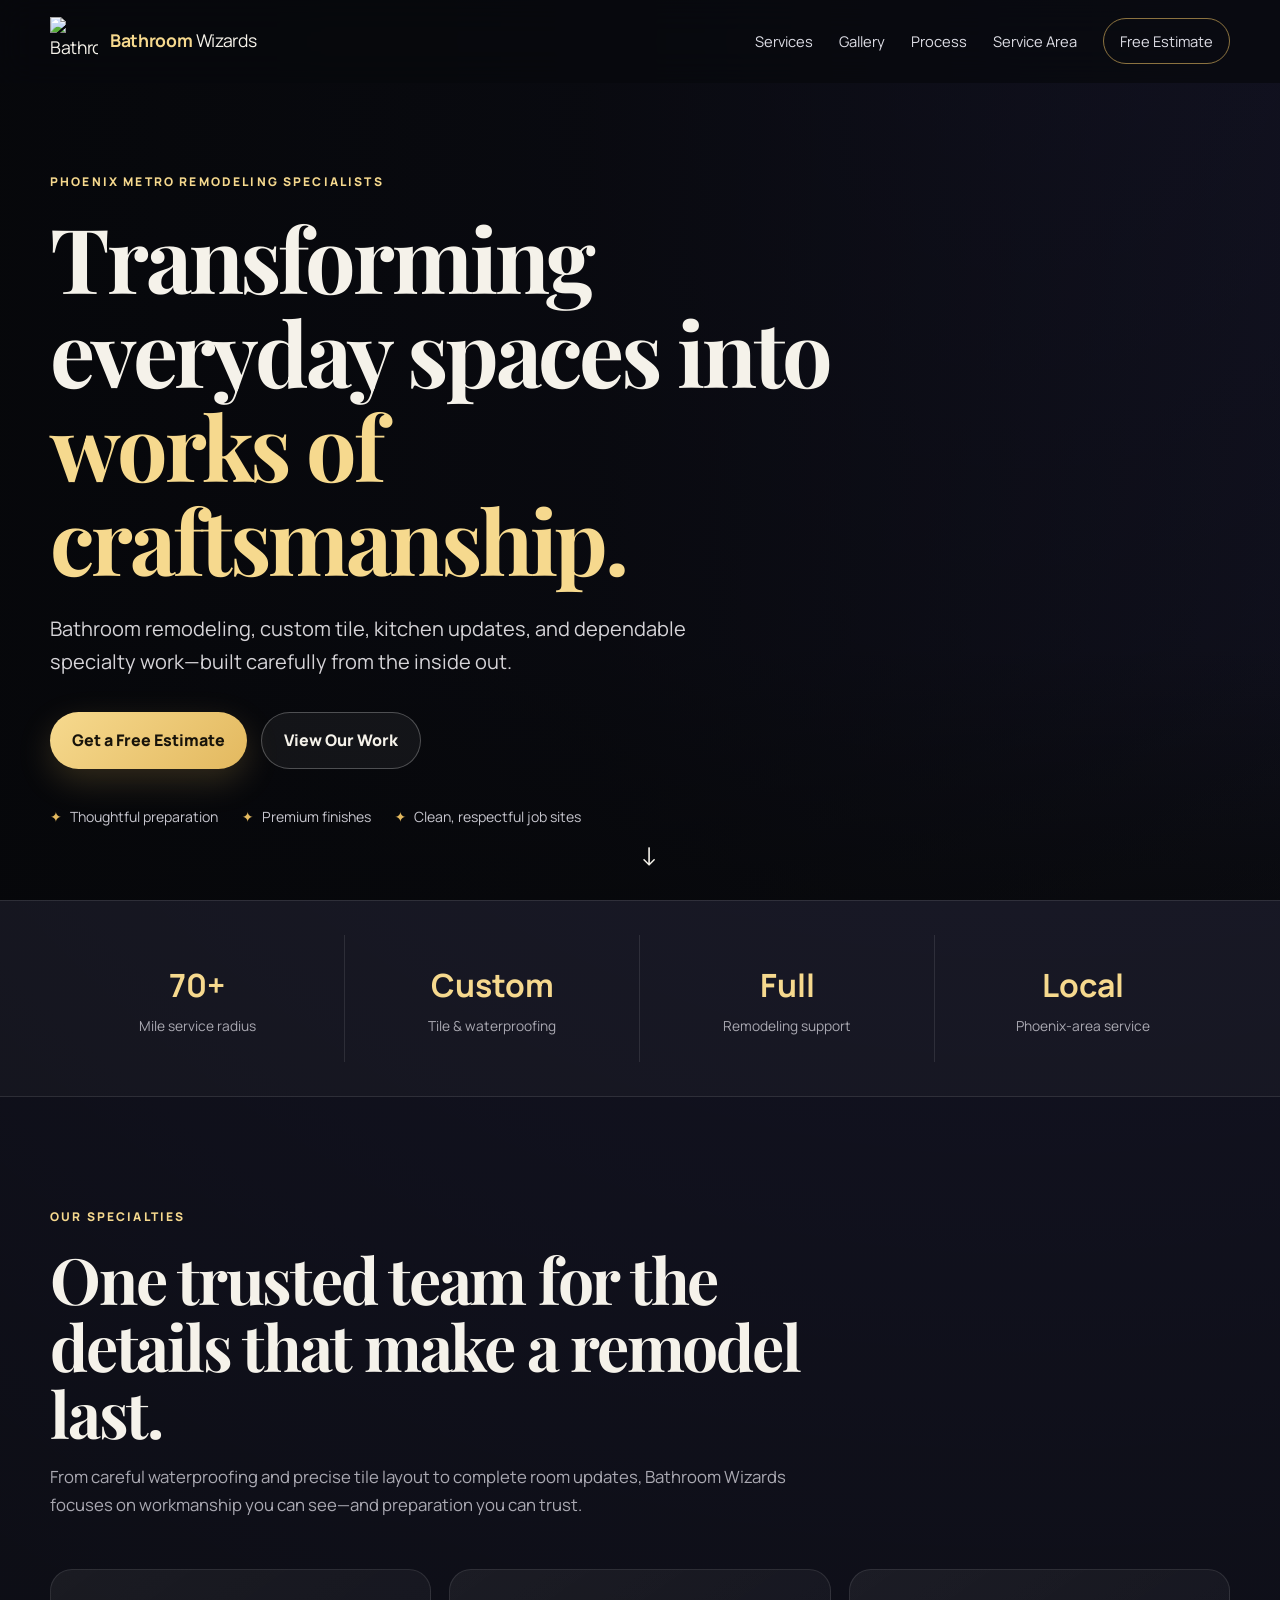
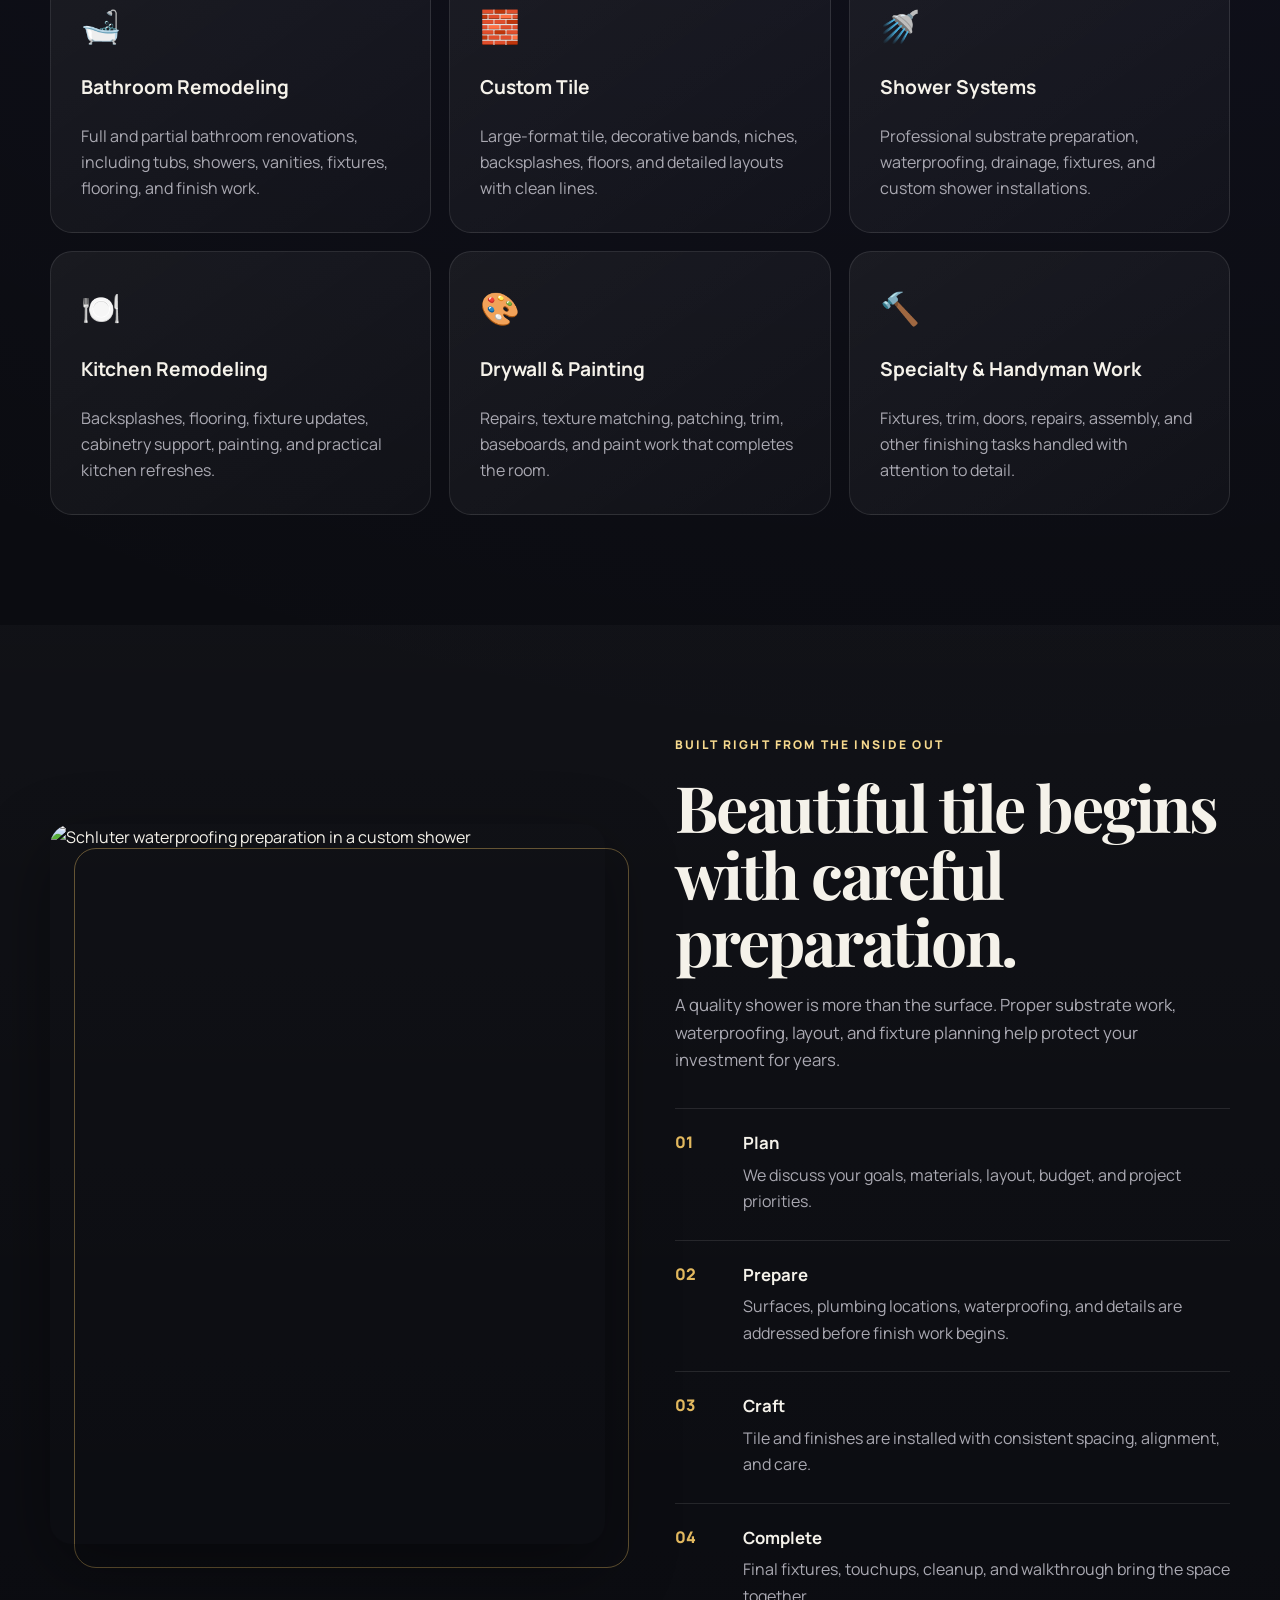
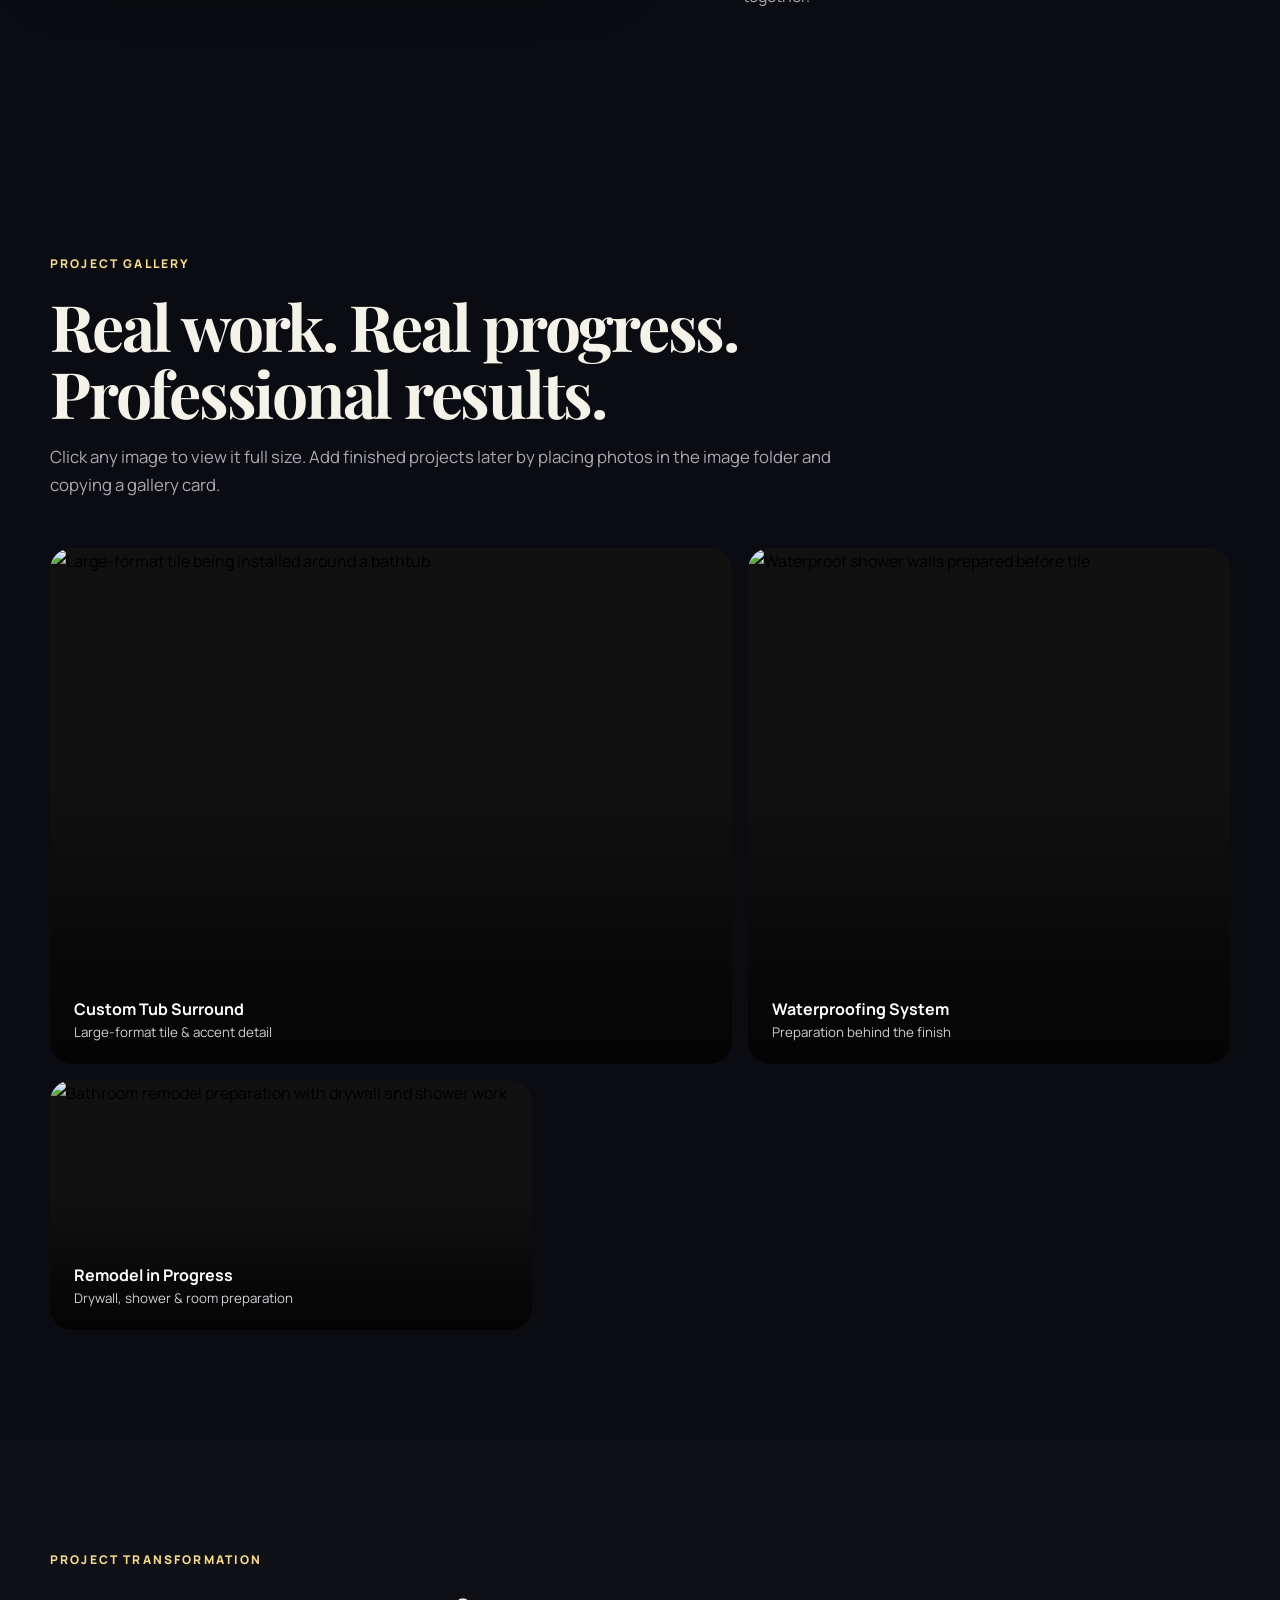
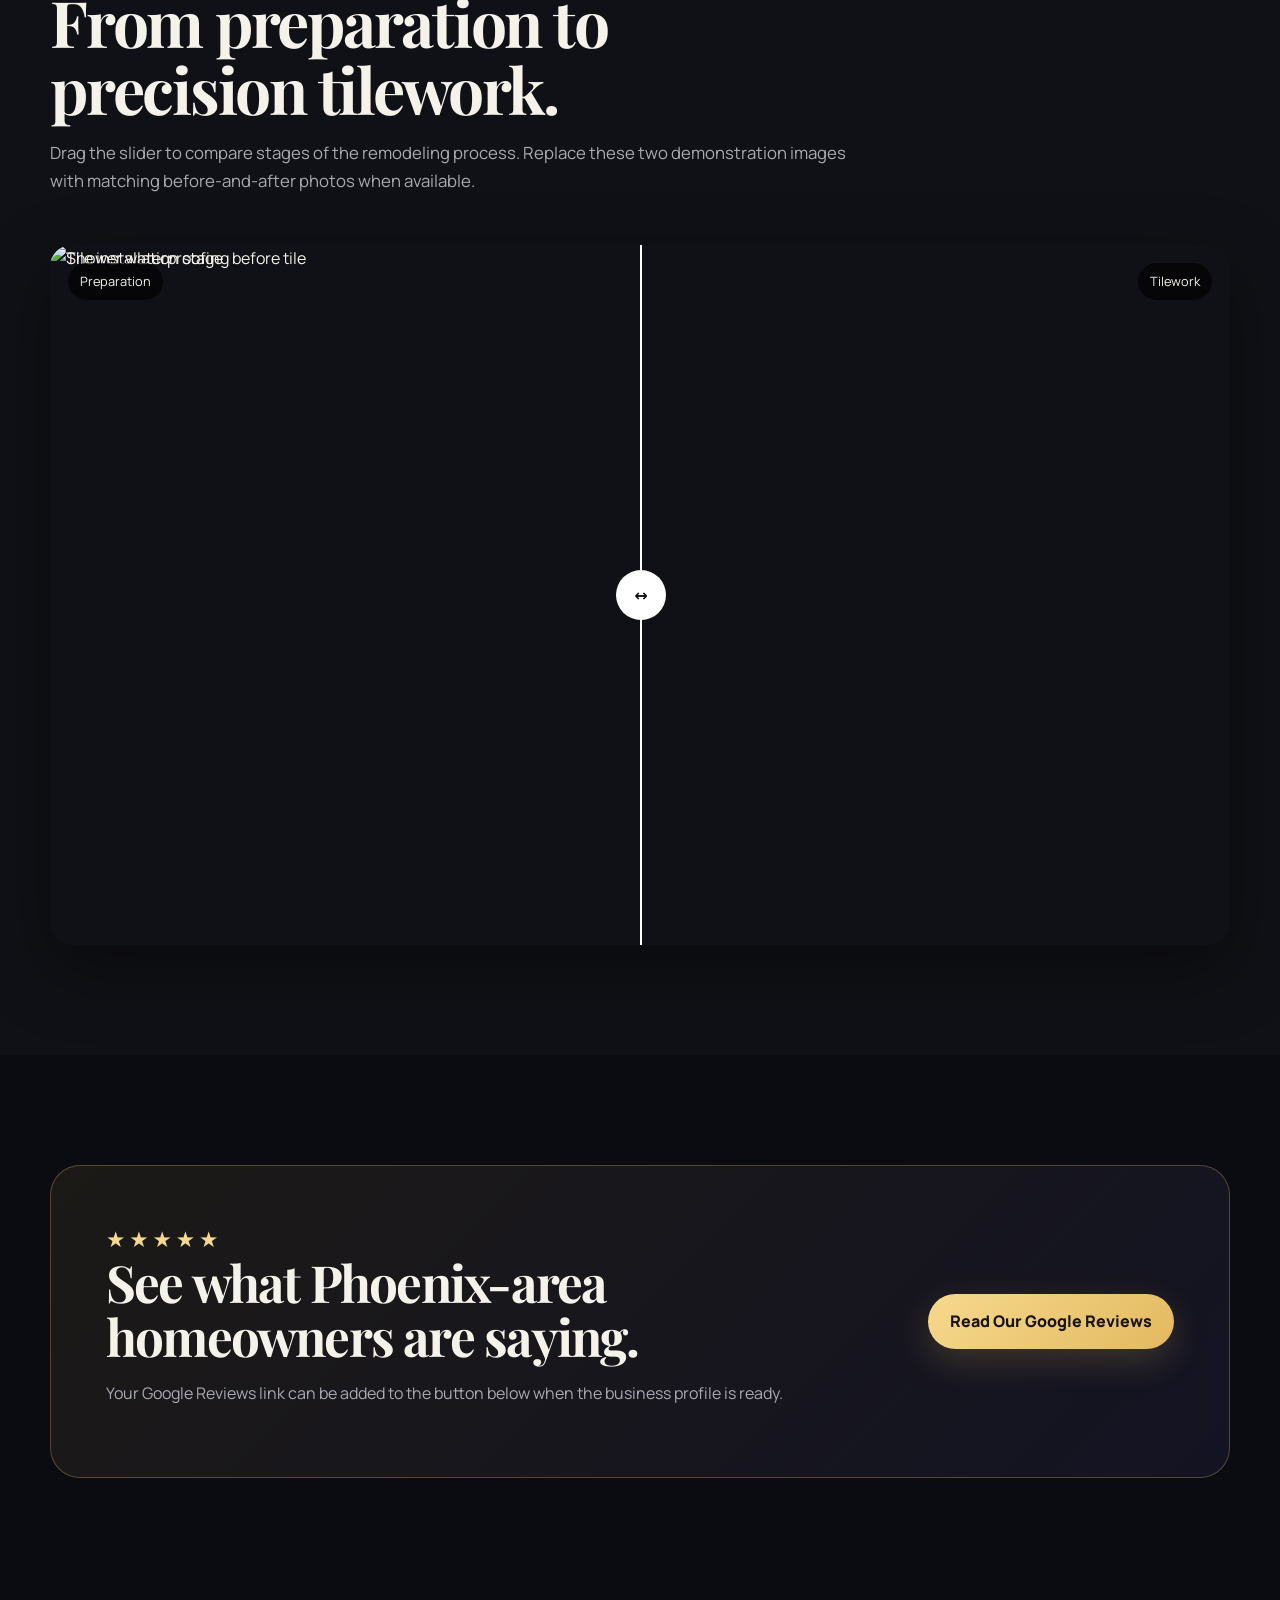
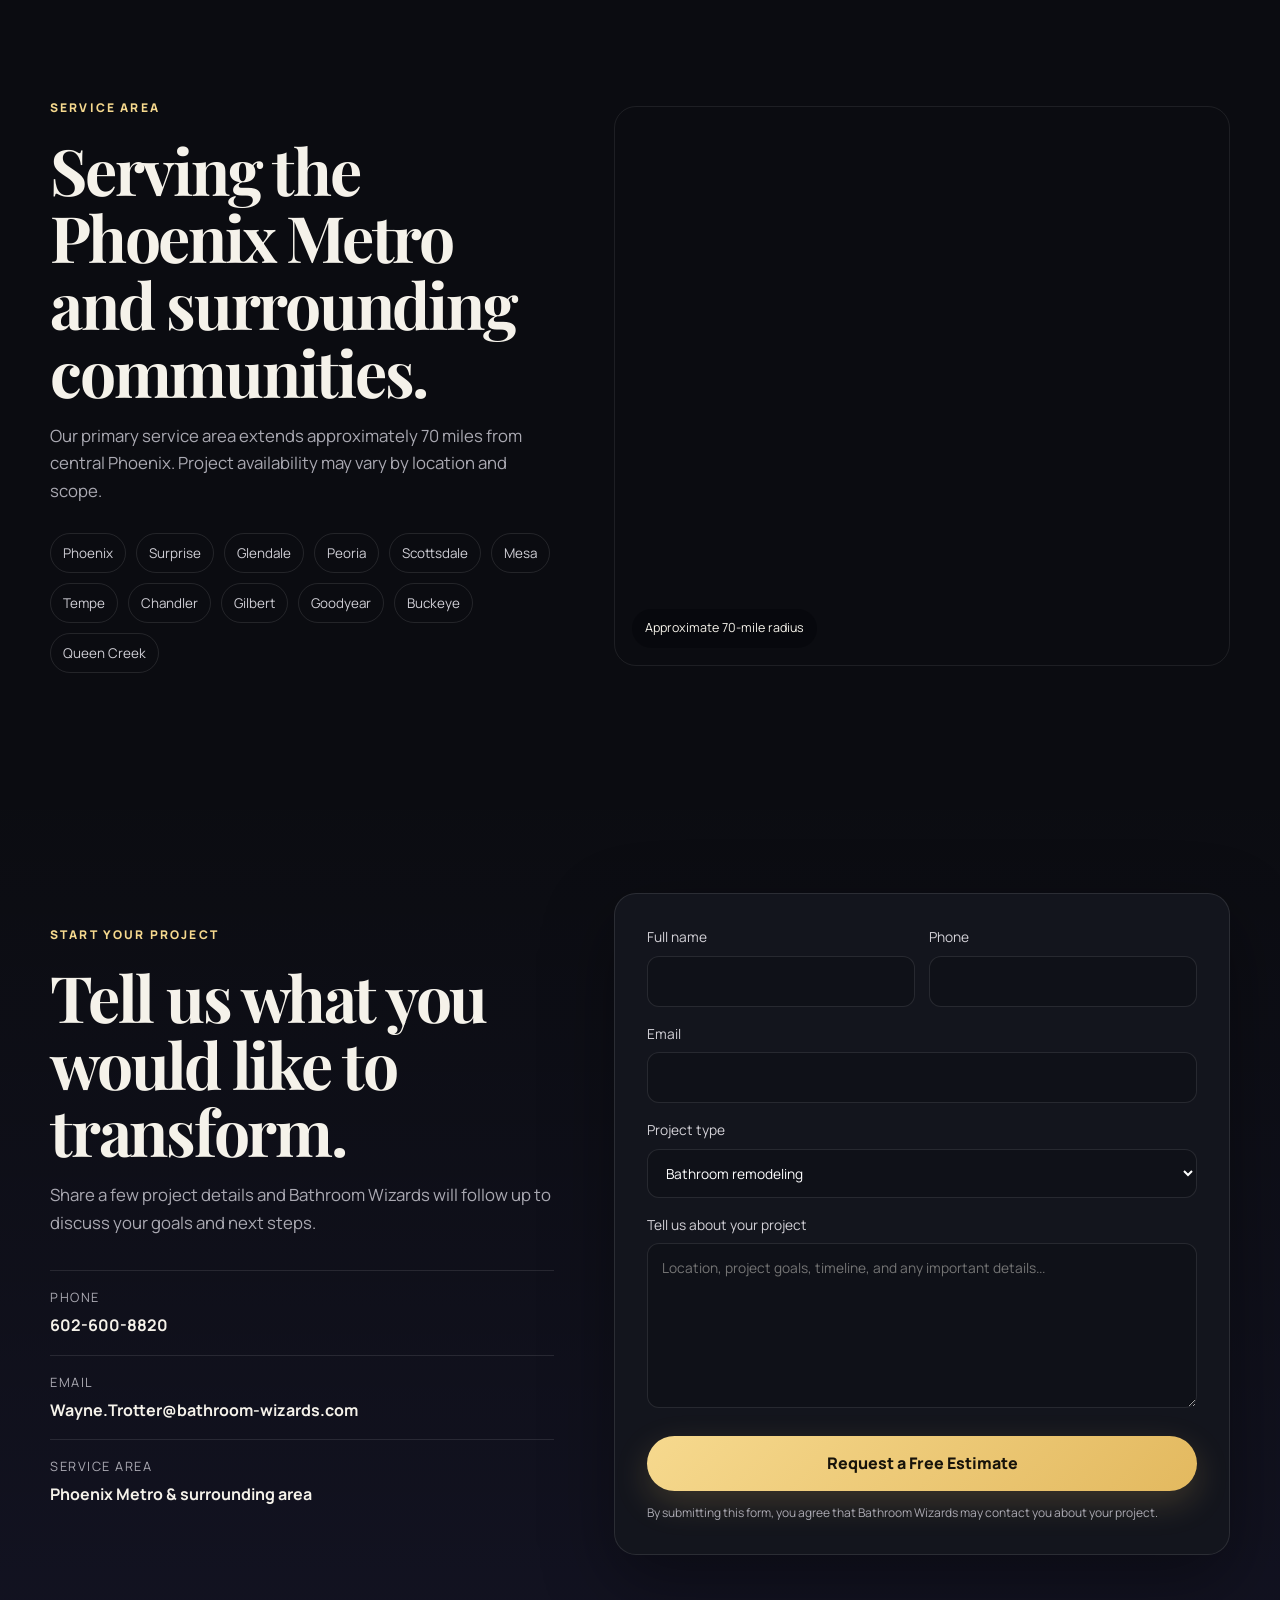
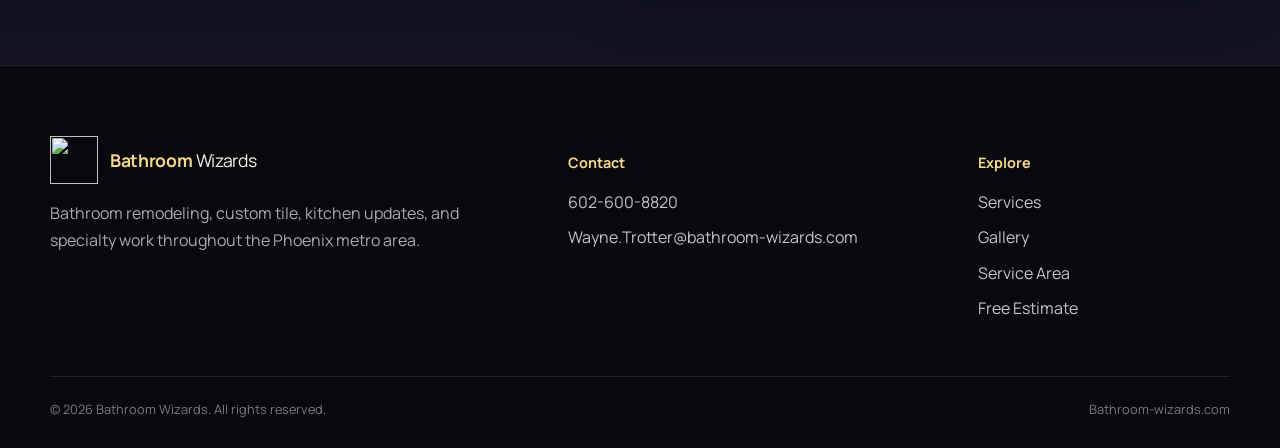
==== index.html @ 590ca42e "Add files via upload" ====
<!doctype html>
<html lang="en">
<head>
  <meta charset="utf-8" />
  <meta name="viewport" content="width=device-width, initial-scale=1" />
  <meta name="description" content="Bathroom Wizards provides bathroom remodeling, custom tile, kitchen remodeling, and handyman services throughout the Phoenix metro area." />
  <meta name="theme-color" content="#0d0e13" />
  <meta property="og:title" content="Bathroom Wizards | Phoenix Remodeling" />
  <meta property="og:description" content="Modern bathroom, tile, kitchen, and handyman work across the Phoenix metro area." />
  <meta property="og:image" content="assets/images/tub-tile-installation.jpg" />
  <title>Bathroom Wizards | Phoenix Remodeling & Tile</title>
  <link rel="icon" href="assets/icons/wizard-logo.svg" type="image/svg+xml" />
  <link rel="preconnect" href="https://fonts.googleapis.com" />
  <link rel="preconnect" href="https://fonts.gstatic.com" crossorigin />
  <link href="https://fonts.googleapis.com/css2?family=Manrope:wght@400;500;600;700;800&family=Playfair+Display:wght@700&display=swap" rel="stylesheet" />
  <link rel="stylesheet" href="https://unpkg.com/leaflet@1.9.4/dist/leaflet.css" integrity="sha256-p4NxAoJBhIINfQ3ynh5tG7I9wFvHkz9w3QH2lM7k+X4=" crossorigin="" />
  <link rel="stylesheet" href="styles.css" />
</head>
<body>
  <a class="skip-link" href="#main">Skip to content</a>
  <header class="site-header" id="top">
    <div class="container nav-wrap">
      <a class="brand" href="#top" aria-label="Bathroom Wizards home">
        <img src="assets/icons/wizard-logo.svg" alt="Bathroom Wizards wizard logo" />
        <span><strong>Bathroom</strong> Wizards</span>
      </a>
      <button class="menu-toggle" aria-label="Open navigation" aria-expanded="false"><span></span><span></span><span></span></button>
      <nav class="nav" aria-label="Primary navigation">
        <a href="#services">Services</a>
        <a href="#gallery">Gallery</a>
        <a href="#process">Process</a>
        <a href="#service-area">Service Area</a>
        <a href="#contact" class="nav-cta">Free Estimate</a>
      </nav>
    </div>
  </header>

  <main id="main">
    <section class="hero">
      <div class="hero-media" aria-hidden="true"></div>
      <div class="hero-overlay" aria-hidden="true"></div>
      <div class="container hero-content reveal">
        <div class="eyebrow">Phoenix Metro Remodeling Specialists</div>
        <h1>Transforming everyday spaces into <span>works of craftsmanship.</span></h1>
        <p>Bathroom remodeling, custom tile, kitchen updates, and dependable specialty work—built carefully from the inside out.</p>
        <div class="hero-actions">
          <a class="button button-primary" href="#contact">Get a Free Estimate</a>
          <a class="button button-ghost" href="#gallery">View Our Work</a>
        </div>
        <div class="hero-trust">
          <span>Thoughtful preparation</span><span>Premium finishes</span><span>Clean, respectful job sites</span>
        </div>
      </div>
      <a class="scroll-cue" href="#services" aria-label="Scroll to services">↓</a>
    </section>

    <section class="stats section compact">
      <div class="container stats-grid">
        <article class="stat reveal"><strong class="counter" data-target="70">0</strong><span>Mile service radius</span></article>
        <article class="stat reveal"><strong>Custom</strong><span>Tile & waterproofing</span></article>
        <article class="stat reveal"><strong>Full</strong><span>Remodeling support</span></article>
        <article class="stat reveal"><strong>Local</strong><span>Phoenix-area service</span></article>
      </div>
    </section>

    <section class="section" id="services">
      <div class="container">
        <div class="section-heading reveal">
          <div class="eyebrow">Our specialties</div>
          <h2>One trusted team for the details that make a remodel last.</h2>
          <p>From careful waterproofing and precise tile layout to complete room updates, Bathroom Wizards focuses on workmanship you can see—and preparation you can trust.</p>
        </div>
        <div class="service-grid">
          <article class="service-card reveal"><div class="service-icon">🛁</div><h3>Bathroom Remodeling</h3><p>Full and partial bathroom renovations, including tubs, showers, vanities, fixtures, flooring, and finish work.</p></article>
          <article class="service-card reveal"><div class="service-icon">🧱</div><h3>Custom Tile</h3><p>Large-format tile, decorative bands, niches, backsplashes, floors, and detailed layouts with clean lines.</p></article>
          <article class="service-card reveal"><div class="service-icon">🚿</div><h3>Shower Systems</h3><p>Professional substrate preparation, waterproofing, drainage, fixtures, and custom shower installations.</p></article>
          <article class="service-card reveal"><div class="service-icon">🍽️</div><h3>Kitchen Remodeling</h3><p>Backsplashes, flooring, fixture updates, cabinetry support, painting, and practical kitchen refreshes.</p></article>
          <article class="service-card reveal"><div class="service-icon">🎨</div><h3>Drywall & Painting</h3><p>Repairs, texture matching, patching, trim, baseboards, and paint work that completes the room.</p></article>
          <article class="service-card reveal"><div class="service-icon">🔨</div><h3>Specialty & Handyman Work</h3><p>Fixtures, trim, doors, repairs, assembly, and other finishing tasks handled with attention to detail.</p></article>
        </div>
      </div>
    </section>

    <section class="section split-section" id="process">
      <div class="container split-grid">
        <div class="split-image reveal"><img src="assets/images/shower-waterproofing.jpg" alt="Schluter waterproofing preparation in a custom shower" loading="lazy" /></div>
        <div class="split-copy reveal">
          <div class="eyebrow">Built right from the inside out</div>
          <h2>Beautiful tile begins with careful preparation.</h2>
          <p>A quality shower is more than the surface. Proper substrate work, waterproofing, layout, and fixture planning help protect your investment for years.</p>
          <ol class="steps">
            <li><span>01</span><div><strong>Plan</strong><p>We discuss your goals, materials, layout, budget, and project priorities.</p></div></li>
            <li><span>02</span><div><strong>Prepare</strong><p>Surfaces, plumbing locations, waterproofing, and details are addressed before finish work begins.</p></div></li>
            <li><span>03</span><div><strong>Craft</strong><p>Tile and finishes are installed with consistent spacing, alignment, and care.</p></div></li>
            <li><span>04</span><div><strong>Complete</strong><p>Final fixtures, touchups, cleanup, and walkthrough bring the space together.</p></div></li>
          </ol>
        </div>
      </div>
    </section>

    <section class="section gallery-section" id="gallery">
      <div class="container">
        <div class="section-heading reveal">
          <div class="eyebrow">Project gallery</div>
          <h2>Real work. Real progress. Professional results.</h2>
          <p>Click any image to view it full size. Add finished projects later by placing photos in the image folder and copying a gallery card.</p>
        </div>
        <div class="gallery-grid">
          <button class="gallery-card wide reveal" data-image="assets/images/tub-tile-installation.jpg" data-caption="Large-format tub surround tile installation with decorative accent band">
            <img src="assets/images/tub-tile-installation.jpg" alt="Large-format tile being installed around a bathtub" loading="lazy" />
            <span><strong>Custom Tub Surround</strong><small>Large-format tile & accent detail</small></span>
          </button>
          <button class="gallery-card tall reveal" data-image="assets/images/shower-waterproofing.jpg" data-caption="Professional waterproofing and fixture preparation before tile">
            <img src="assets/images/shower-waterproofing.jpg" alt="Waterproof shower walls prepared before tile" loading="lazy" />
            <span><strong>Waterproofing System</strong><small>Preparation behind the finish</small></span>
          </button>
          <button class="gallery-card reveal" data-image="assets/images/project-prep-room.jpg" data-caption="Bathroom remodel in progress with shower preparation and drywall work">
            <img src="assets/images/project-prep-room.jpg" alt="Bathroom remodel preparation with drywall and shower work" loading="lazy" />
            <span><strong>Remodel in Progress</strong><small>Drywall, shower & room preparation</small></span>
          </button>
        </div>
      </div>
    </section>

    <section class="section before-after-section">
      <div class="container">
        <div class="section-heading reveal">
          <div class="eyebrow">Project transformation</div>
          <h2>From preparation to precision tilework.</h2>
          <p>Drag the slider to compare stages of the remodeling process. Replace these two demonstration images with matching before-and-after photos when available.</p>
        </div>
        <div class="comparison reveal" aria-label="Before and after image comparison">
          <img src="assets/images/shower-waterproofing.jpg" alt="Shower waterproofing before tile" />
          <div class="comparison-after"><img src="assets/images/tub-tile-installation.jpg" alt="Tile installation stage" /></div>
          <input type="range" min="0" max="100" value="50" aria-label="Move before and after comparison slider" />
          <div class="comparison-handle" aria-hidden="true"><span>↔</span></div>
          <span class="comparison-label before">Preparation</span><span class="comparison-label after">Tilework</span>
        </div>
      </div>
    </section>

    <section class="section reviews-section" id="reviews">
      <div class="container review-card reveal">
        <div><div class="stars" aria-label="Five stars">★★★★★</div><h2>See what Phoenix-area homeowners are saying.</h2><p>Your Google Reviews link can be added to the button below when the business profile is ready.</p></div>
        <a class="button button-primary placeholder-link" href="#google-reviews-url" data-placeholder="true">Read Our Google Reviews</a>
      </div>
    </section>

    <section class="section" id="service-area">
      <div class="container area-grid">
        <div class="area-copy reveal">
          <div class="eyebrow">Service area</div>
          <h2>Serving the Phoenix Metro and surrounding communities.</h2>
          <p>Our primary service area extends approximately 70 miles from central Phoenix. Project availability may vary by location and scope.</p>
          <div class="city-list"><span>Phoenix</span><span>Surprise</span><span>Glendale</span><span>Peoria</span><span>Scottsdale</span><span>Mesa</span><span>Tempe</span><span>Chandler</span><span>Gilbert</span><span>Goodyear</span><span>Buckeye</span><span>Queen Creek</span></div>
        </div>
        <div class="map-wrap reveal"><div id="map" aria-label="Map showing a 70-mile service radius around Phoenix, Arizona"></div><div class="map-note">Approximate 70-mile radius</div></div>
      </div>
    </section>

    <section class="section contact-section" id="contact">
      <div class="container contact-grid">
        <div class="contact-copy reveal">
          <div class="eyebrow">Start your project</div>
          <h2>Tell us what you would like to transform.</h2>
          <p>Share a few project details and Bathroom Wizards will follow up to discuss your goals and next steps.</p>
          <div class="contact-details">
            <a href="tel:+16026008820"><span>Phone</span><strong>602-600-8820</strong></a>
            <a href="mailto:Wayne.Trotter@bathroom-wizards.com"><span>Email</span><strong>Wayne.Trotter@bathroom-wizards.com</strong></a>
            <div><span>Service Area</span><strong>Phoenix Metro & surrounding area</strong></div>
          </div>
        </div>
        <form class="contact-form reveal" action="https://formspree.io/f/mkodqjal" method="POST">
          <input type="hidden" name="_subject" value="New Bathroom Wizards Website Inquiry" />
          <input type="hidden" name="_format" value="plain" />
          <input type="text" name="_gotcha" tabindex="-1" autocomplete="off" aria-hidden="true" class="honeypot" />
          <div class="field-row"><label>Full name<input name="name" type="text" autocomplete="name" required /></label><label>Phone<input name="phone" type="tel" autocomplete="tel" required /></label></div>
          <label>Email<input name="email" type="email" autocomplete="email" required /></label>
          <label>Project type<select name="project_type"><option>Bathroom remodeling</option><option>Tile installation</option><option>Kitchen remodeling</option><option>Handyman / specialty work</option><option>Other</option></select></label>
          <label>Tell us about your project<textarea name="message" rows="6" required placeholder="Location, project goals, timeline, and any important details..."></textarea></label>
          <button class="button button-primary" type="submit">Request a Free Estimate</button>
          <p class="form-note">By submitting this form, you agree that Bathroom Wizards may contact you about your project.</p>
        </form>
      </div>
    </section>
  </main>

  <footer class="footer">
    <div class="container footer-grid">
      <div><a class="brand" href="#top"><img src="assets/icons/wizard-logo.svg" alt="" /><span><strong>Bathroom</strong> Wizards</span></a><p>Bathroom remodeling, custom tile, kitchen updates, and specialty work throughout the Phoenix metro area.</p></div>
      <div><h3>Contact</h3><a href="tel:+16026008820">602-600-8820</a><a href="mailto:Wayne.Trotter@bathroom-wizards.com">Wayne.Trotter@bathroom-wizards.com</a></div>
      <div><h3>Explore</h3><a href="#services">Services</a><a href="#gallery">Gallery</a><a href="#service-area">Service Area</a><a href="#contact">Free Estimate</a></div>
    </div>
    <div class="container footer-bottom"><span>© <span id="year"></span> Bathroom Wizards. All rights reserved.</span><span>Bathroom-wizards.com</span></div>
  </footer>

  <div class="mobile-actions"><a href="tel:+16026008820">Call Now</a><a href="#contact">Free Estimate</a></div>

  <dialog class="lightbox" aria-label="Expanded project photo">
    <button class="lightbox-close" aria-label="Close image">×</button><img src="" alt="" /><p></p>
  </dialog>

  <script src="https://unpkg.com/leaflet@1.9.4/dist/leaflet.js" integrity="sha256-20nQCchB9co0qIjJZRGuk2/Z9VM+kNiyxNV1lvTlZBo=" crossorigin=""></script>
  <script src="script.js"></script>
</body>
</html>
---- styles.css ----
:root{--bg:#0b0c11;--panel:#13151d;--panel2:#1a1d27;--text:#f5f2ea;--muted:#aaa9b2;--gold:#e3b95f;--gold2:#f6d98e;--violet:#756bff;--line:rgba(255,255,255,.1);--shadow:0 24px 70px rgba(0,0,0,.38);--radius:22px;--max:1180px}*{box-sizing:border-box}html{scroll-behavior:smooth}body{margin:0;background:radial-gradient(circle at 80% 0,rgba(117,107,255,.1),transparent 28%),var(--bg);color:var(--text);font-family:Manrope,system-ui,sans-serif;line-height:1.65}img{display:block;max-width:100%}a{color:inherit;text-decoration:none}button,input,select,textarea{font:inherit}.container{width:min(var(--max),calc(100% - 40px));margin:auto}.section{padding:110px 0}.compact{padding:34px 0}.skip-link{position:absolute;left:-9999px}.skip-link:focus{left:18px;top:18px;z-index:999;background:#fff;color:#000;padding:10px 14px}.site-header{position:fixed;top:0;left:0;right:0;z-index:50;background:rgba(8,9,13,.72);backdrop-filter:blur(18px);border-bottom:1px solid transparent;transition:.3s}.site-header.scrolled{border-color:var(--line);box-shadow:0 8px 30px rgba(0,0,0,.25)}.nav-wrap{height:82px;display:flex;align-items:center;justify-content:space-between}.brand{display:flex;align-items:center;gap:12px;font-size:1.1rem;letter-spacing:-.02em}.brand img{width:48px;height:48px}.brand strong{color:var(--gold2)}.nav{display:flex;align-items:center;gap:26px}.nav a{color:#dddde5;font-size:.92rem}.nav a:hover{color:var(--gold2)}.nav-cta{border:1px solid rgba(227,185,95,.6);padding:10px 16px;border-radius:999px}.menu-toggle{display:none;background:none;border:0}.hero{min-height:100svh;display:grid;align-items:center;position:relative;overflow:hidden}.hero-media{position:absolute;inset:0;background:url('assets/images/tub-tile-installation.jpg') center 35%/cover no-repeat;transform:scale(1.03);animation:heroZoom 14s ease-in-out infinite alternate}.hero-overlay{position:absolute;inset:0;background:linear-gradient(90deg,rgba(6,7,10,.96) 0%,rgba(6,7,10,.78) 46%,rgba(6,7,10,.28) 100%),linear-gradient(0deg,var(--bg),transparent 28%)}@keyframes heroZoom{to{transform:scale(1.1)}}.hero-content{position:relative;z-index:2;padding-top:100px;max-width:850px;margin-left:max(20px,calc((100% - var(--max))/2));margin-right:20px}.eyebrow{text-transform:uppercase;letter-spacing:.18em;color:var(--gold2);font-size:.75rem;font-weight:800;margin-bottom:18px}.hero h1,.section-heading h2,.split-copy h2,.area-copy h2,.contact-copy h2,.review-card h2{font-family:'Playfair Display',serif;line-height:1.05;letter-spacing:-.035em;margin:0}.hero h1{font-size:clamp(3.2rem,7vw,6.7rem);max-width:980px}.hero h1 span{color:var(--gold2)}.hero p{font-size:clamp(1rem,2vw,1.25rem);max-width:700px;color:#d6d4d8;margin:26px 0 34px}.hero-actions{display:flex;gap:14px;flex-wrap:wrap}.button{display:inline-flex;align-items:center;justify-content:center;padding:14px 22px;border-radius:999px;font-weight:800;transition:.25s;cursor:pointer;border:0}.button-primary{background:linear-gradient(135deg,var(--gold2),var(--gold));color:#17130a;box-shadow:0 12px 34px rgba(227,185,95,.2)}.button-primary:hover{transform:translateY(-2px);box-shadow:0 18px 38px rgba(227,185,95,.3)}.button-ghost{border:1px solid rgba(255,255,255,.25);background:rgba(255,255,255,.05)}.button-ghost:hover{background:rgba(255,255,255,.1)}.hero-trust{display:flex;flex-wrap:wrap;gap:10px 24px;margin-top:36px;color:#c7c6ce;font-size:.88rem}.hero-trust span:before{content:'✦';color:var(--gold);margin-right:8px}.scroll-cue{position:absolute;z-index:2;bottom:24px;left:50%;font-size:1.6rem;animation:bounce 2s infinite}@keyframes bounce{50%{transform:translateY(8px)}}.stats{border-top:1px solid var(--line);border-bottom:1px solid var(--line);background:rgba(255,255,255,.025)}.stats-grid{display:grid;grid-template-columns:repeat(4,1fr)}.stat{padding:24px;text-align:center;border-right:1px solid var(--line)}.stat:last-child{border:0}.stat strong{display:block;font-size:2rem;color:var(--gold2)}.stat span{color:var(--muted);font-size:.86rem}.section-heading{max-width:800px;margin-bottom:50px}.section-heading h2,.split-copy h2,.area-copy h2,.contact-copy h2,.review-card h2{font-size:clamp(2.4rem,5vw,4.4rem)}.section-heading p,.split-copy>p,.area-copy>p,.contact-copy>p{color:var(--muted);font-size:1.05rem}.service-grid{display:grid;grid-template-columns:repeat(3,1fr);gap:18px}.service-card{background:linear-gradient(145deg,rgba(255,255,255,.055),rgba(255,255,255,.025));border:1px solid var(--line);border-radius:var(--radius);padding:30px;transition:.3s}.service-card:hover{transform:translateY(-7px);border-color:rgba(227,185,95,.4);box-shadow:var(--shadow)}.service-icon{font-size:2rem}.service-card h3{font-size:1.2rem}.service-card p{color:var(--muted);margin-bottom:0}.split-section{background:linear-gradient(180deg,rgba(255,255,255,.025),transparent)}.split-grid{display:grid;grid-template-columns:1fr 1fr;gap:70px;align-items:center}.split-image{position:relative}.split-image:before{content:'';position:absolute;inset:24px -24px -24px 24px;border:1px solid rgba(227,185,95,.4);border-radius:var(--radius);z-index:-1}.split-image img{height:720px;width:100%;object-fit:cover;border-radius:var(--radius);box-shadow:var(--shadow)}.steps{list-style:none;padding:0;margin:34px 0 0}.steps li{display:grid;grid-template-columns:50px 1fr;gap:18px;padding:20px 0;border-top:1px solid var(--line)}.steps li>span{color:var(--gold);font-weight:800}.steps strong{font-size:1.05rem}.steps p{margin:5px 0;color:var(--muted)}.gallery-section{overflow:hidden}.gallery-grid{display:grid;grid-template-columns:repeat(12,1fr);grid-auto-rows:250px;gap:16px}.gallery-card{position:relative;grid-column:span 5;grid-row:span 1;overflow:hidden;border:0;padding:0;background:#111;border-radius:var(--radius);cursor:zoom-in;text-align:left}.gallery-card.wide{grid-column:span 7;grid-row:span 2}.gallery-card.tall{grid-column:span 5;grid-row:span 2}.gallery-card img{width:100%;height:100%;object-fit:cover;transition:.5s}.gallery-card:after{content:'';position:absolute;inset:0;background:linear-gradient(0deg,rgba(0,0,0,.8),transparent 55%)}.gallery-card:hover img{transform:scale(1.045)}.gallery-card span{position:absolute;left:24px;bottom:20px;z-index:2}.gallery-card strong,.gallery-card small{display:block;color:#fff}.gallery-card small{color:#d0ced4}.before-after-section{background:rgba(255,255,255,.02)}.comparison{position:relative;height:min(70vw,700px);border-radius:var(--radius);overflow:hidden;box-shadow:var(--shadow)}.comparison>img,.comparison-after img{width:100%;height:100%;object-fit:cover}.comparison-after{position:absolute;inset:0;width:50%;overflow:hidden}.comparison-after img{width:100vw;max-width:none}.comparison input{position:absolute;inset:0;width:100%;height:100%;opacity:0;cursor:ew-resize;z-index:3}.comparison-handle{position:absolute;top:0;bottom:0;left:50%;width:2px;background:#fff;z-index:2}.comparison-handle span{position:absolute;top:50%;left:50%;transform:translate(-50%,-50%);background:#fff;color:#111;border-radius:50%;width:50px;height:50px;display:grid;place-items:center;font-weight:800}.comparison-label{position:absolute;top:18px;background:rgba(0,0,0,.65);padding:8px 12px;border-radius:999px;font-size:.8rem;z-index:2}.comparison-label.before{left:18px}.comparison-label.after{right:18px}.review-card{display:flex;align-items:center;justify-content:space-between;gap:40px;padding:55px;border:1px solid rgba(227,185,95,.3);background:linear-gradient(135deg,rgba(227,185,95,.08),rgba(117,107,255,.08));border-radius:30px}.review-card h2{font-size:clamp(2rem,4vw,3.5rem);max-width:720px}.review-card p{color:var(--muted)}.stars{color:var(--gold2);letter-spacing:.18em;font-size:1.35rem}.area-grid,.contact-grid{display:grid;grid-template-columns:.9fr 1.1fr;gap:60px;align-items:center}.city-list{display:flex;flex-wrap:wrap;gap:10px;margin-top:28px}.city-list span{border:1px solid var(--line);padding:8px 12px;border-radius:999px;color:#cfced5;font-size:.84rem}.map-wrap{position:relative}.map-wrap #map{height:560px;border-radius:var(--radius);overflow:hidden;filter:saturate(.6) brightness(.75) contrast(1.15);border:1px solid var(--line)}.map-note{position:absolute;left:18px;bottom:18px;z-index:500;background:rgba(8,9,13,.85);padding:9px 13px;border-radius:999px;font-size:.78rem}.contact-section{background:linear-gradient(180deg,transparent,rgba(117,107,255,.07))}.contact-details{margin-top:34px}.contact-details>*{display:block;padding:16px 0;border-top:1px solid var(--line)}.contact-details span{display:block;color:var(--muted);font-size:.8rem;text-transform:uppercase;letter-spacing:.12em}.contact-details strong{display:block;margin-top:4px;overflow-wrap:anywhere}.contact-form{background:var(--panel);border:1px solid var(--line);padding:32px;border-radius:var(--radius);box-shadow:var(--shadow)}label{display:block;font-size:.86rem;color:#d4d2d8;margin-bottom:16px}.field-row{display:grid;grid-template-columns:1fr 1fr;gap:14px}input,select,textarea{width:100%;margin-top:7px;border:1px solid var(--line);background:#0f1118;color:#fff;border-radius:12px;padding:13px 14px;outline:none}input:focus,select:focus,textarea:focus{border-color:var(--gold)}textarea{resize:vertical}.contact-form .button{width:100%;margin-top:6px}.form-note{font-size:.75rem;color:var(--muted);margin-bottom:0}.form-note code{color:var(--gold2)}.footer{padding:70px 0 28px;border-top:1px solid var(--line);background:#08090d}.footer-grid{display:grid;grid-template-columns:1.3fr 1fr .7fr;gap:50px}.footer p{color:var(--muted);max-width:450px}.footer h3{font-size:.9rem;color:var(--gold2)}.footer-grid>div>a:not(.brand){display:block;color:#c4c3ca;margin:9px 0;overflow-wrap:anywhere}.footer-bottom{display:flex;justify-content:space-between;gap:20px;border-top:1px solid var(--line);margin-top:45px;padding-top:22px;color:#777985;font-size:.8rem}.mobile-actions{display:none}.lightbox{width:min(1000px,92vw);padding:0;border:0;background:transparent;color:#fff;overflow:visible}.lightbox::backdrop{background:rgba(0,0,0,.9);backdrop-filter:blur(8px)}.lightbox img{max-height:82vh;margin:auto;border-radius:14px}.lightbox p{text-align:center}.lightbox-close{position:fixed;right:25px;top:18px;background:#fff;color:#111;border:0;border-radius:50%;width:45px;height:45px;font-size:1.8rem;cursor:pointer}.reveal{opacity:0;transform:translateY(28px);transition:opacity .75s ease,transform .75s ease}.reveal.visible{opacity:1;transform:none}@media(max-width:900px){.nav{position:absolute;top:82px;left:20px;right:20px;display:none;flex-direction:column;align-items:stretch;background:#11131a;border:1px solid var(--line);border-radius:18px;padding:18px}.nav.open{display:flex}.menu-toggle{display:grid;gap:5px}.menu-toggle span{display:block;width:25px;height:2px;background:#fff}.service-grid{grid-template-columns:1fr 1fr}.split-grid,.area-grid,.contact-grid{grid-template-columns:1fr}.split-image img{height:580px}.gallery-grid{grid-auto-rows:220px}.gallery-card,.gallery-card.wide,.gallery-card.tall{grid-column:span 6}.review-card{align-items:flex-start;flex-direction:column}.stats-grid{grid-template-columns:1fr 1fr}.stat:nth-child(2){border-right:0}.stat:nth-child(-n+2){border-bottom:1px solid var(--line)}.footer-grid{grid-template-columns:1fr 1fr}.footer-grid>div:first-child{grid-column:1/-1}}@media(max-width:620px){.container{width:min(100% - 26px,var(--max))}.section{padding:78px 0}.hero-content{margin:0 16px;padding-top:88px}.hero h1{font-size:clamp(2.8rem,15vw,4.4rem)}.hero-overlay{background:linear-gradient(0deg,rgba(6,7,10,.98),rgba(6,7,10,.62)),linear-gradient(90deg,rgba(6,7,10,.7),transparent)}.service-grid{grid-template-columns:1fr}.service-card{padding:24px}.gallery-grid{display:block}.gallery-card,.gallery-card.wide,.gallery-card.tall{width:100%;height:310px;margin-bottom:14px}.split-image img{height:500px}.field-row{grid-template-columns:1fr}.review-card{padding:30px}.map-wrap #map{height:430px}.footer-grid{grid-template-columns:1fr}.footer-grid>div:first-child{grid-column:auto}.footer-bottom{flex-direction:column}.mobile-actions{position:fixed;display:grid;grid-template-columns:1fr 1fr;left:10px;right:10px;bottom:10px;z-index:80;border-radius:14px;overflow:hidden;box-shadow:0 15px 35px rgba(0,0,0,.45)}.mobile-actions a{padding:13px;text-align:center;font-weight:800;background:#20232d}.mobile-actions a:last-child{background:var(--gold);color:#17130a}.footer{padding-bottom:90px}.comparison-after img{width:100vw}.hero-trust{display:none}}

/* Spam trap: hidden from real visitors, visible to basic bots */
.honeypot{position:absolute!important;left:-9999px!important;width:1px!important;height:1px!important;opacity:0!important;pointer-events:none!important;}
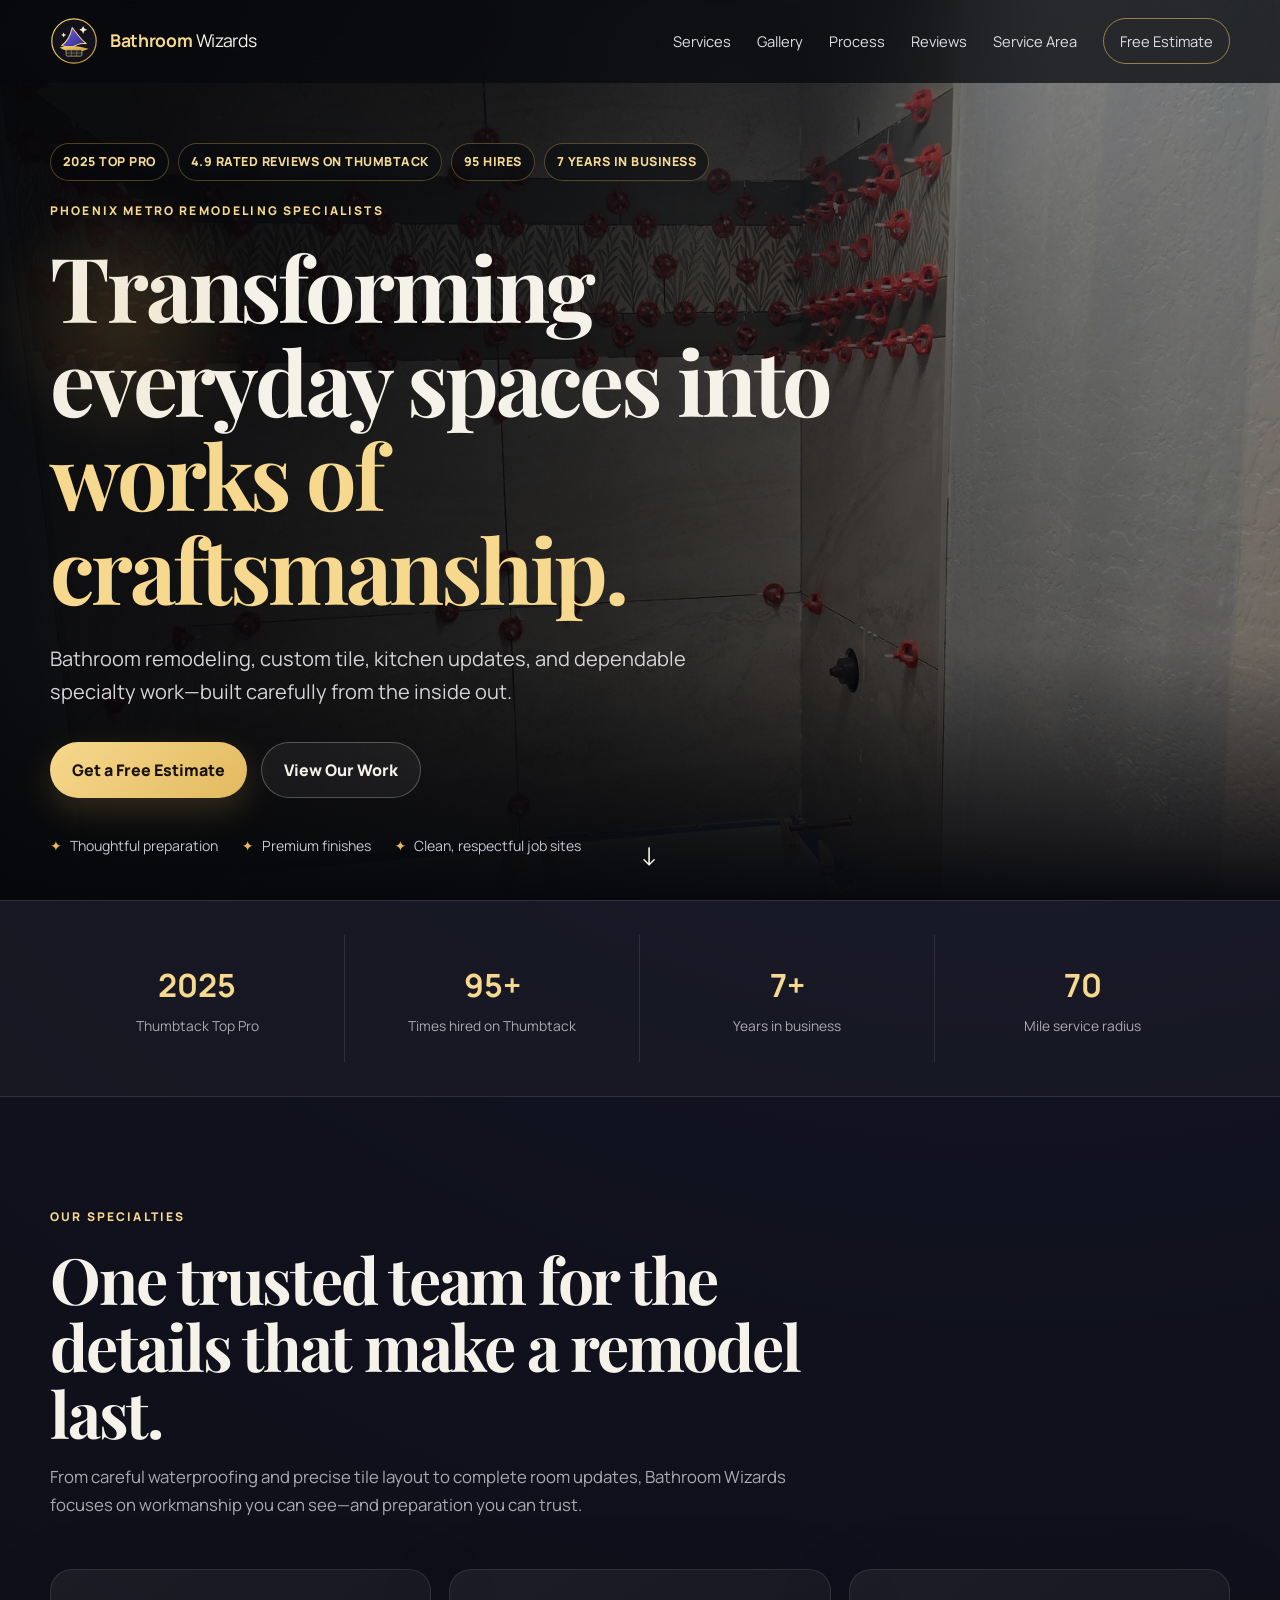
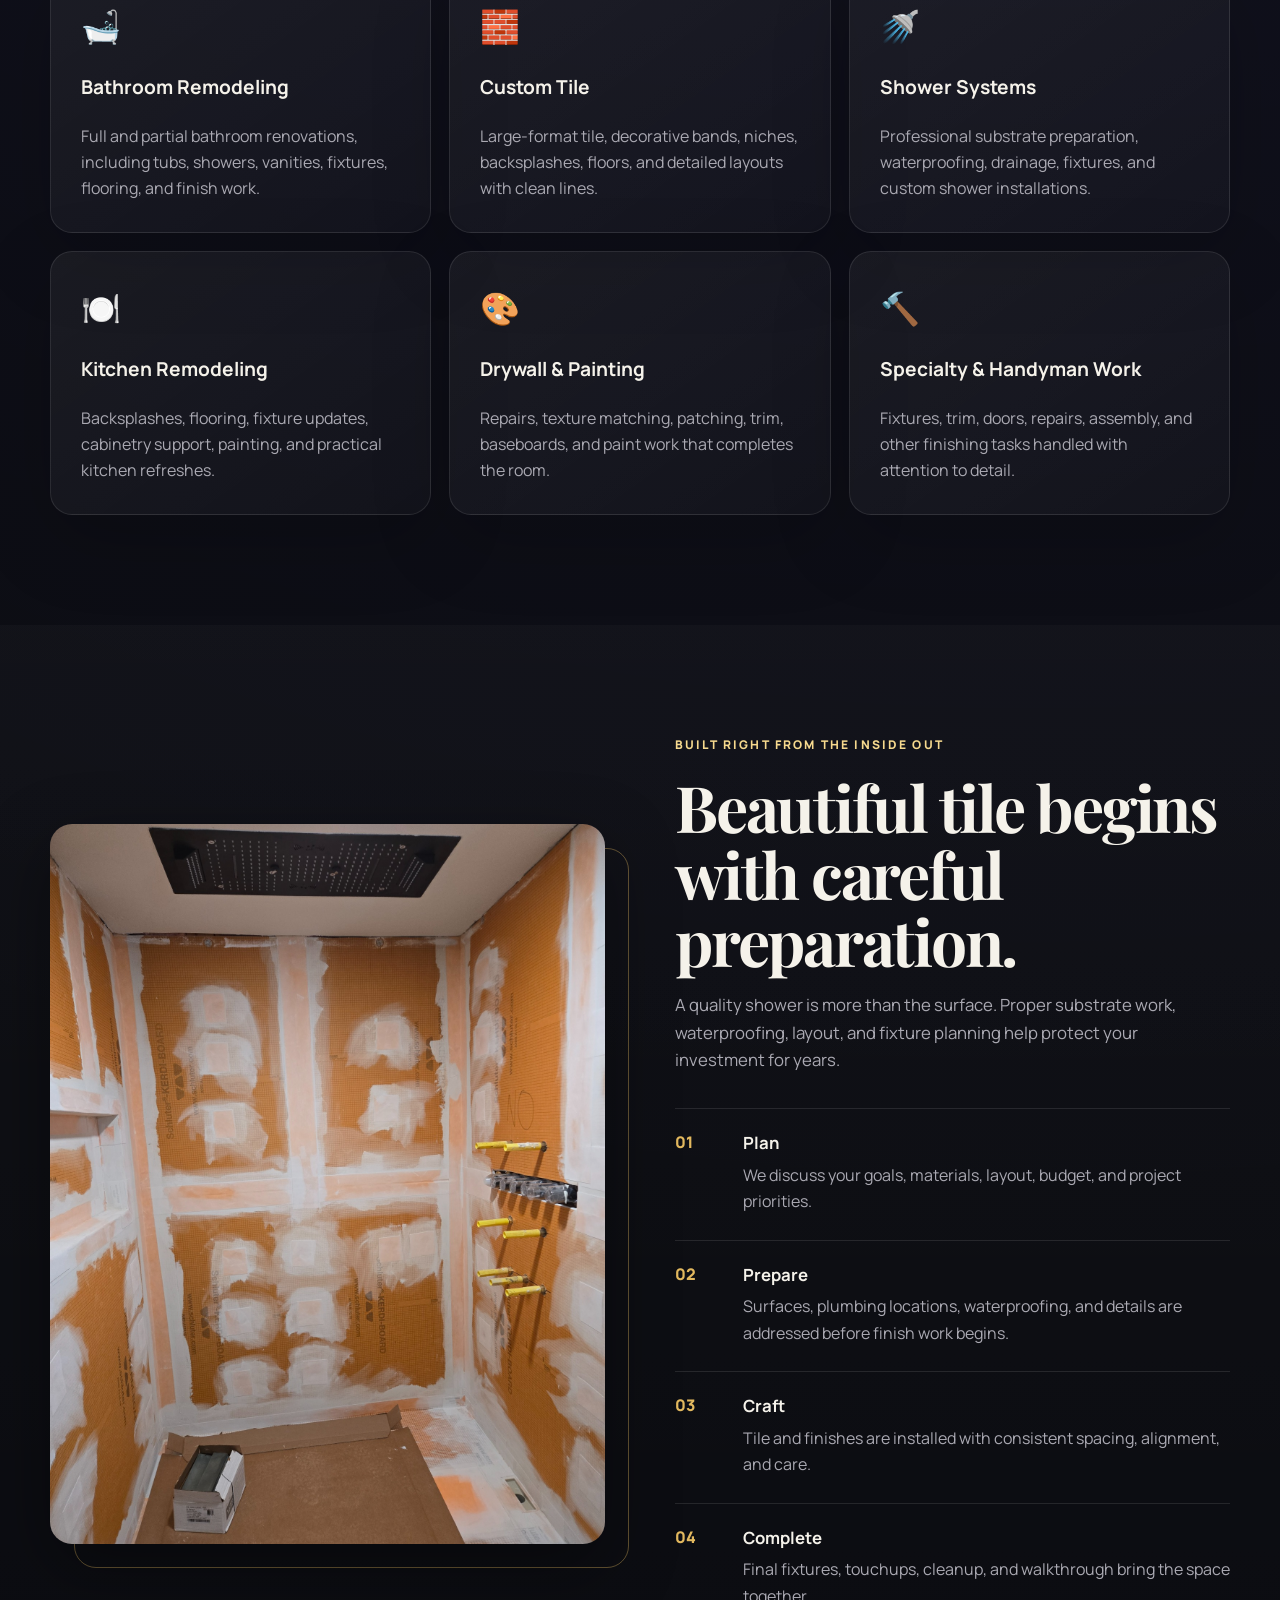
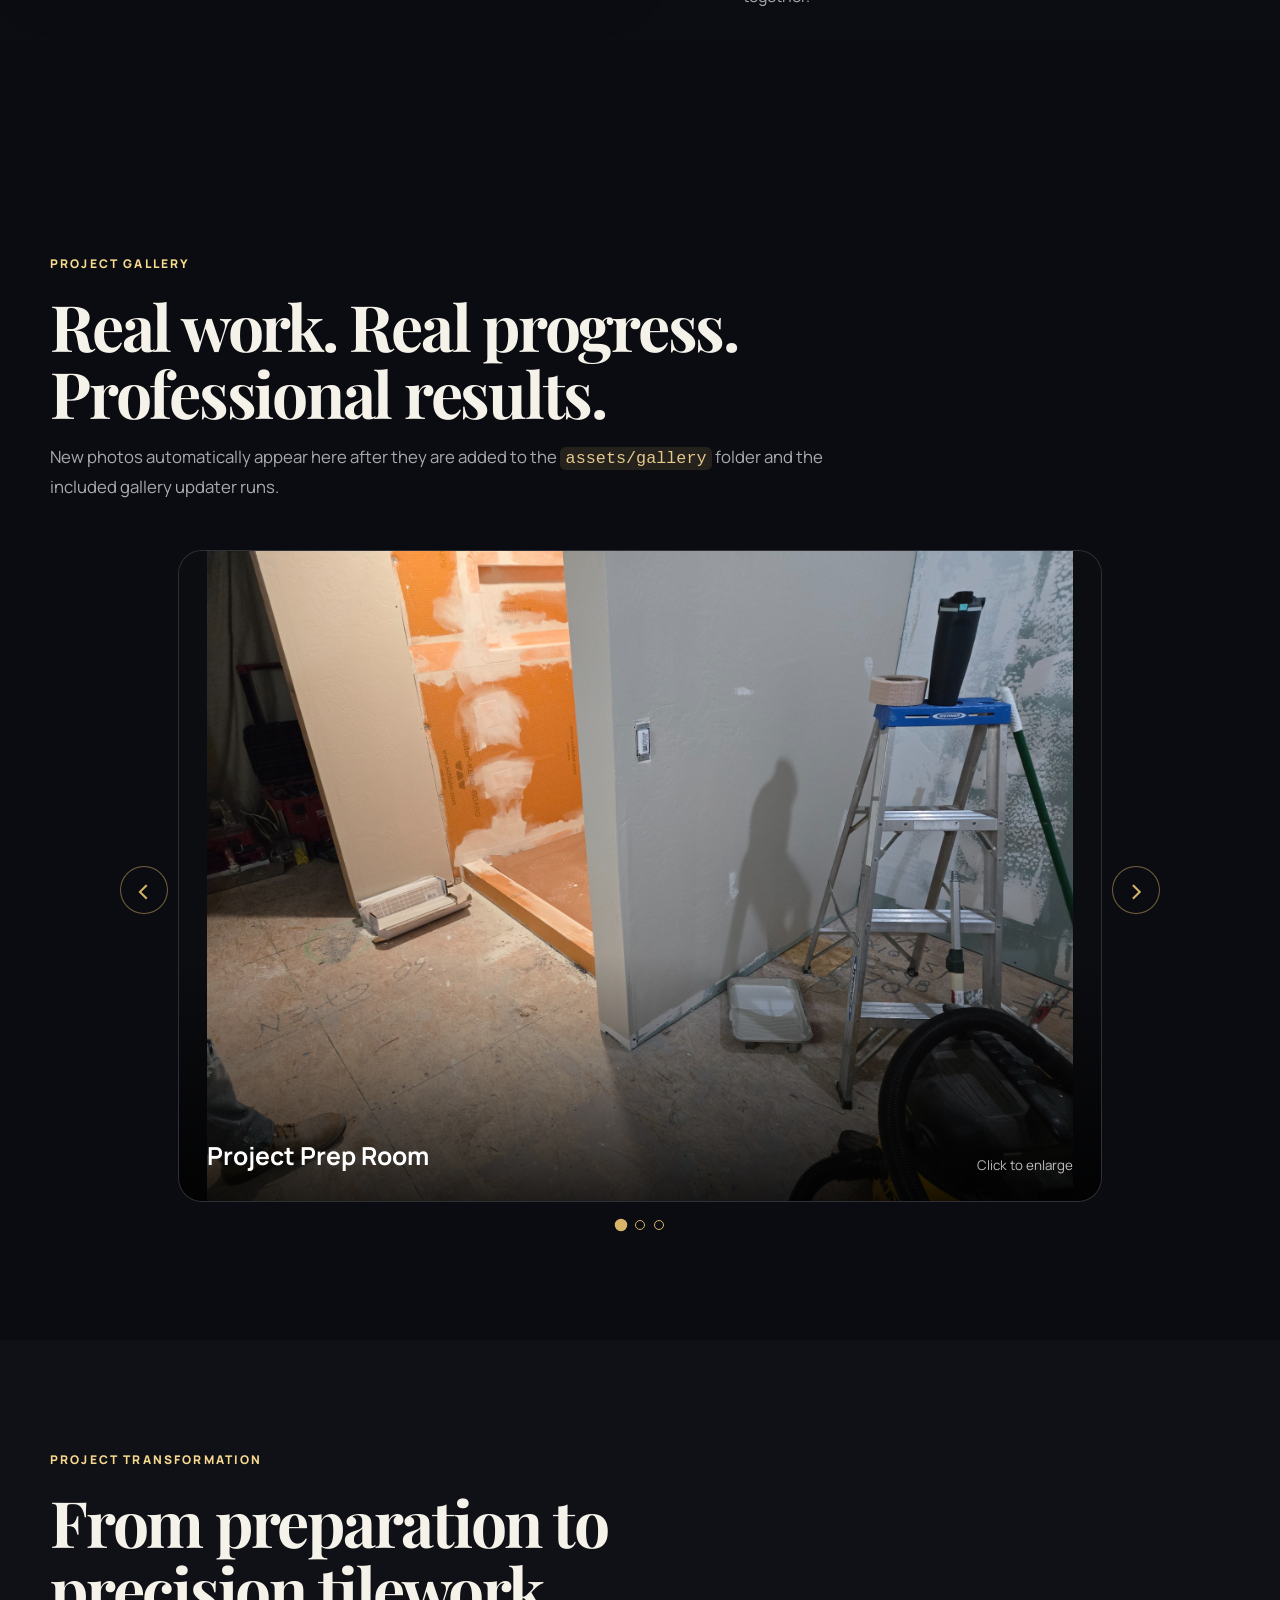
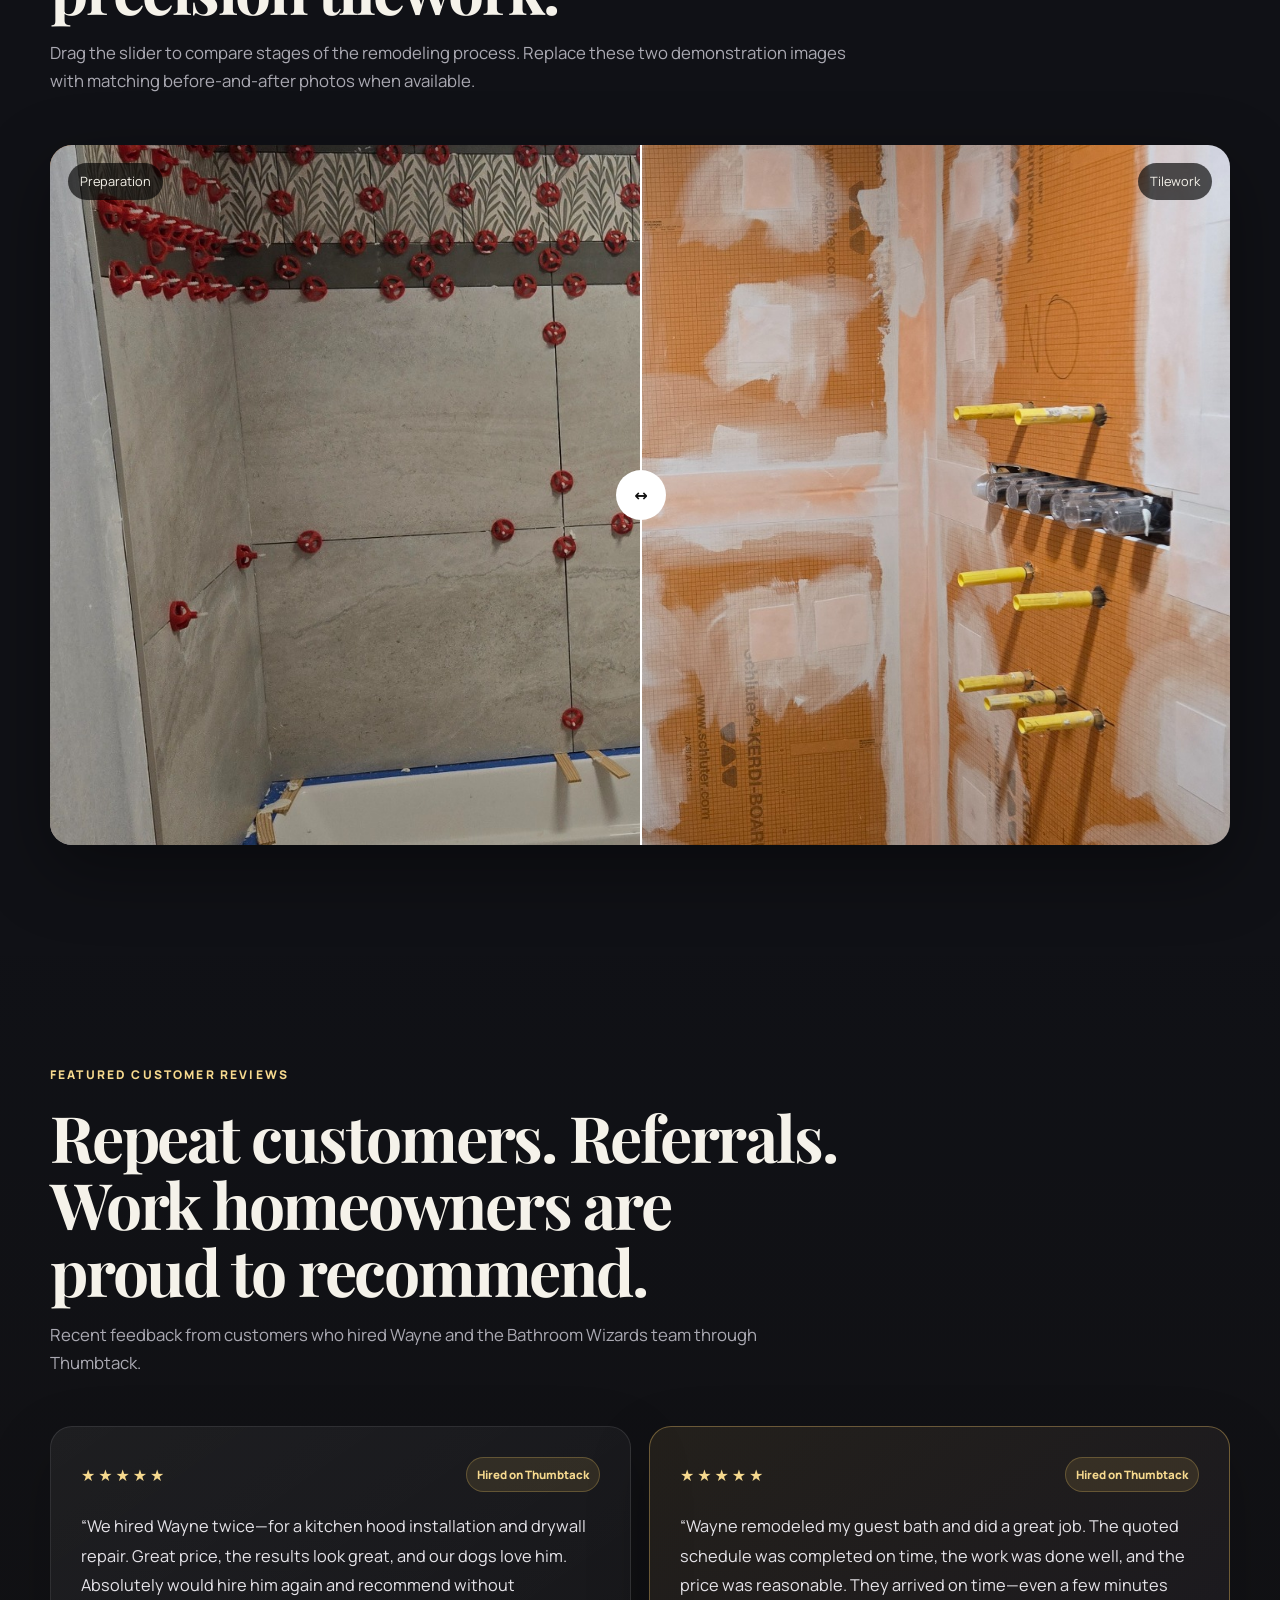
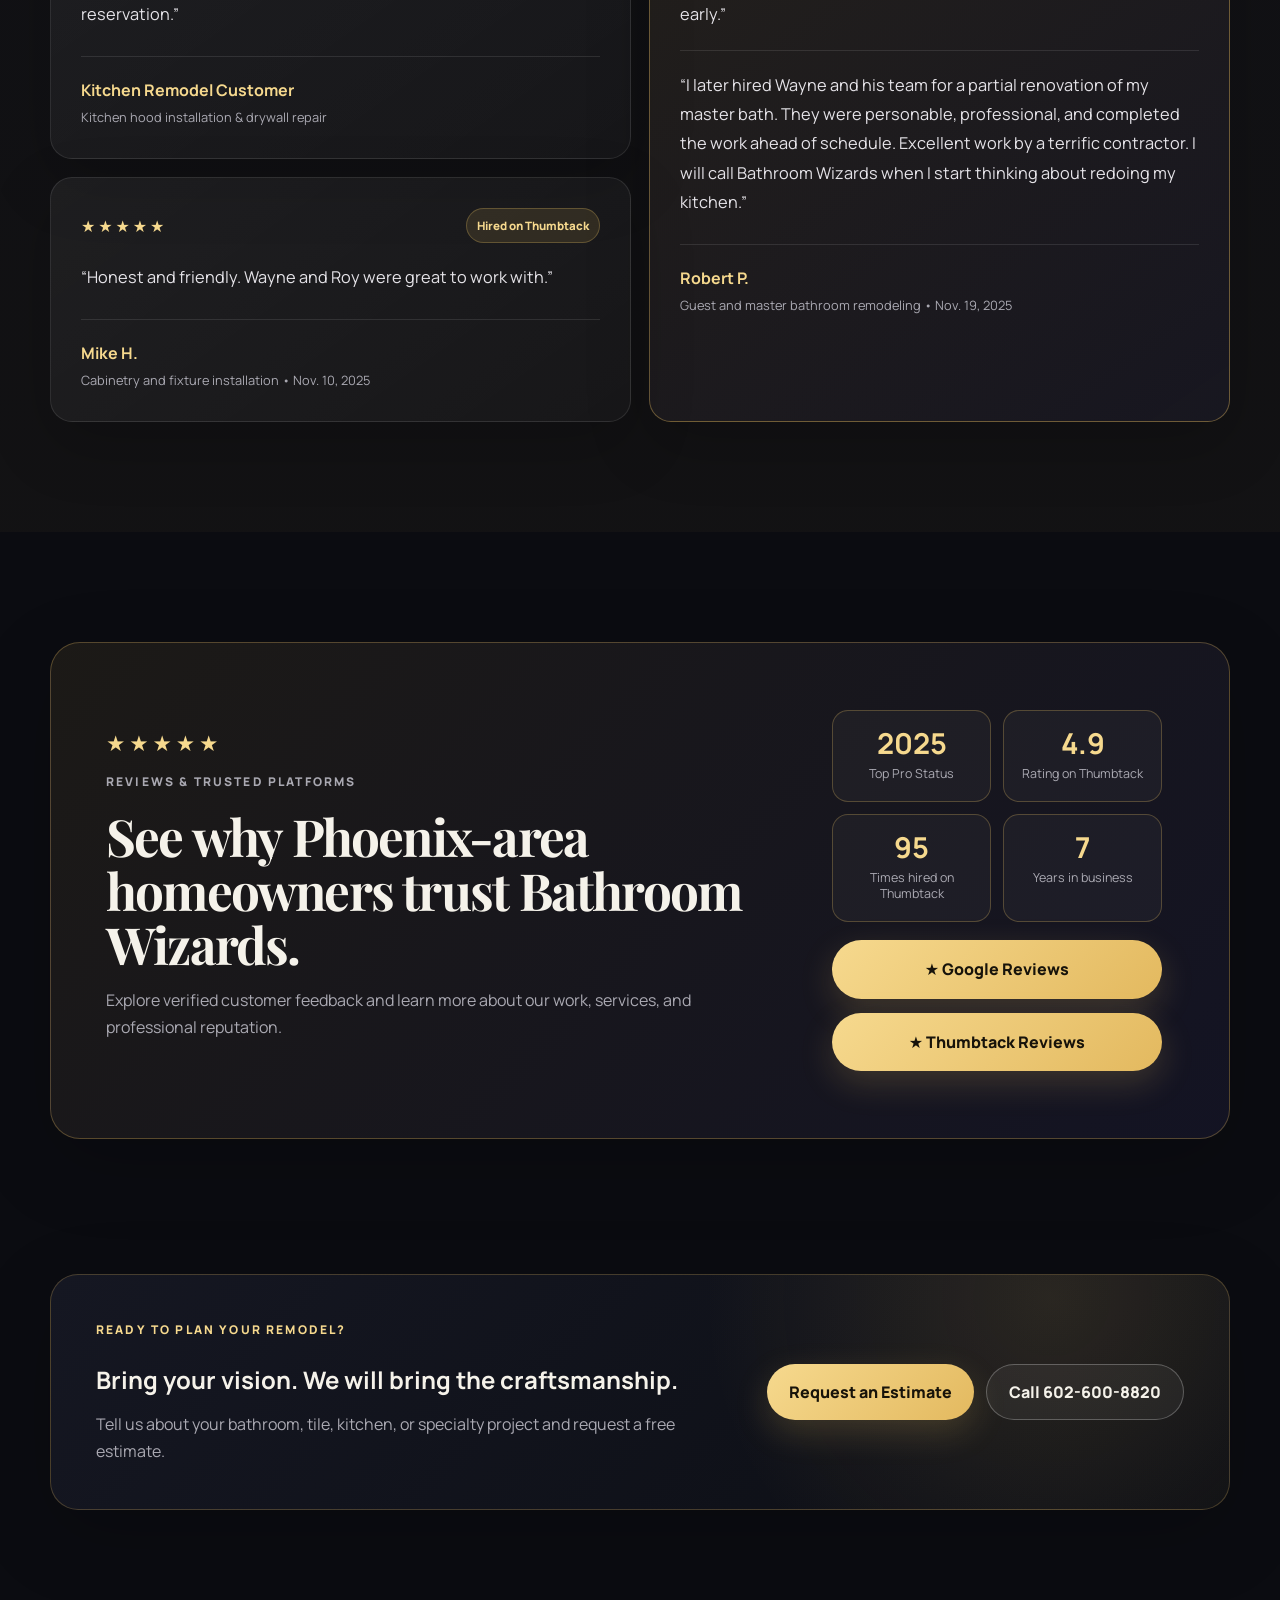
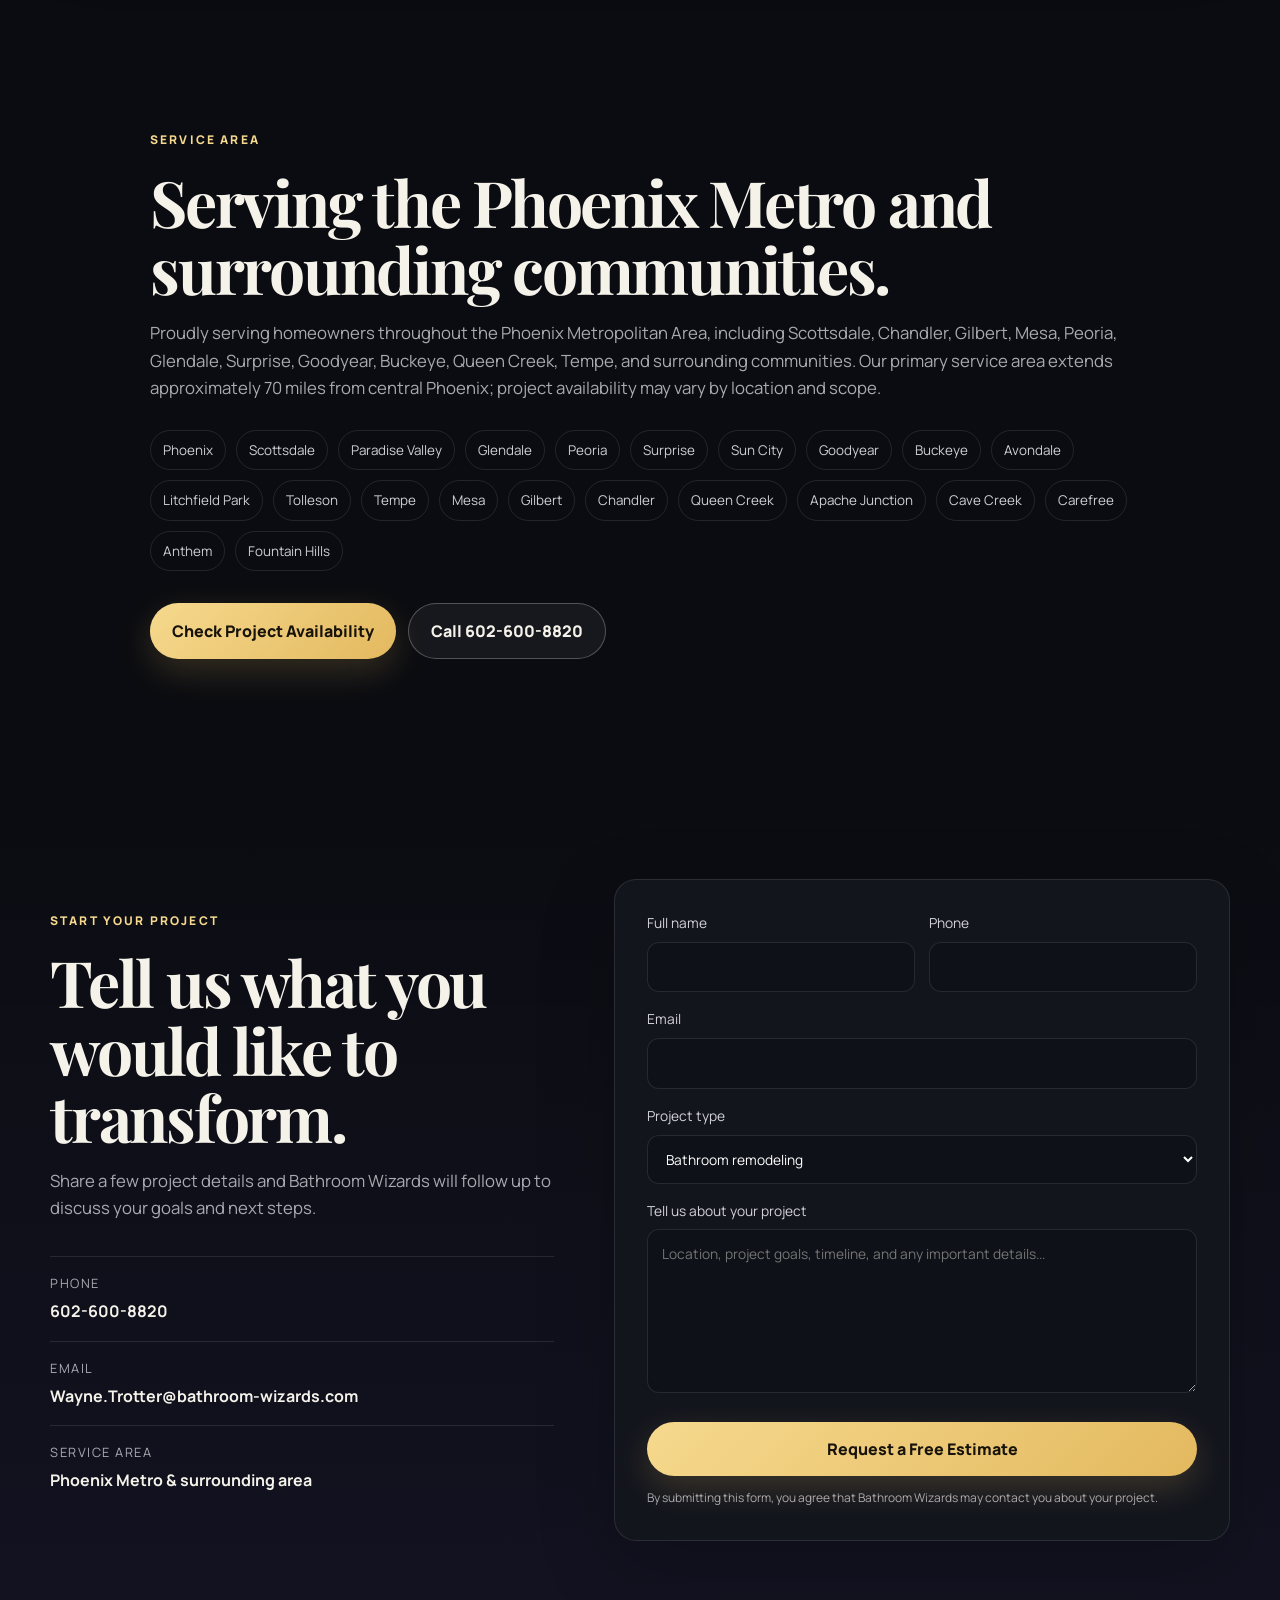
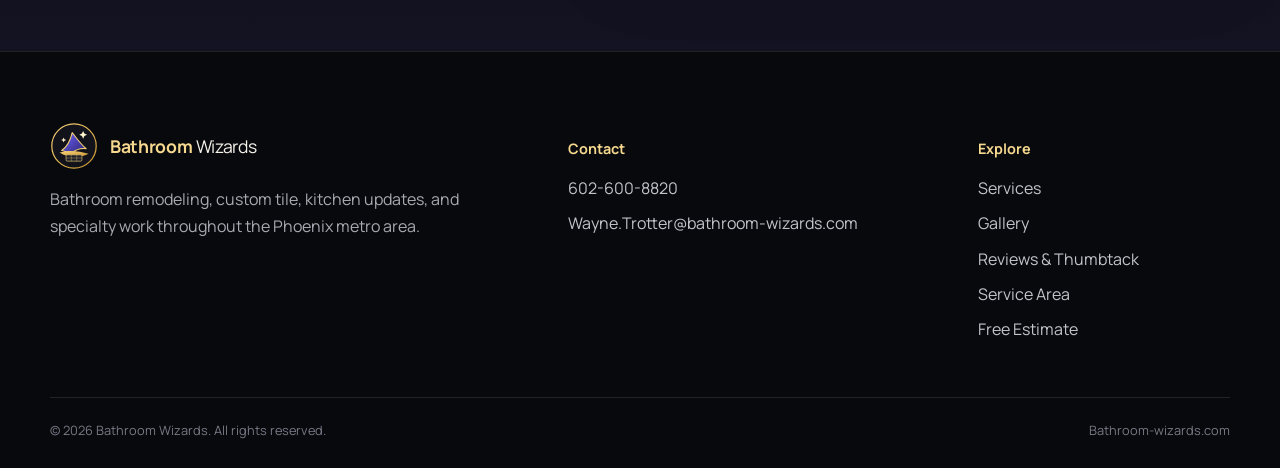
==== commit fe03000a: "Add files via upload" ====
--- a/index.html
+++ b/index.html
@@ -1,206 +1,261 @@
-<!doctype html>
+<!DOCTYPE html>
+
 <html lang="en">
 <head>
-  <meta charset="utf-8" />
-  <meta name="viewport" content="width=device-width, initial-scale=1" />
-  <meta name="description" content="Bathroom Wizards provides bathroom remodeling, custom tile, kitchen remodeling, and handyman services throughout the Phoenix metro area." />
-  <meta name="theme-color" content="#0d0e13" />
-  <meta property="og:title" content="Bathroom Wizards | Phoenix Remodeling" />
-  <meta property="og:description" content="Modern bathroom, tile, kitchen, and handyman work across the Phoenix metro area." />
-  <meta property="og:image" content="assets/images/tub-tile-installation.jpg" />
-  <title>Bathroom Wizards | Phoenix Remodeling & Tile</title>
-  <link rel="icon" href="assets/icons/wizard-logo.svg" type="image/svg+xml" />
-  <link rel="preconnect" href="https://fonts.googleapis.com" />
-  <link rel="preconnect" href="https://fonts.gstatic.com" crossorigin />
-  <link href="https://fonts.googleapis.com/css2?family=Manrope:wght@400;500;600;700;800&family=Playfair+Display:wght@700&display=swap" rel="stylesheet" />
-  <link rel="stylesheet" href="https://unpkg.com/leaflet@1.9.4/dist/leaflet.css" integrity="sha256-p4NxAoJBhIINfQ3ynh5tG7I9wFvHkz9w3QH2lM7k+X4=" crossorigin="" />
-  <link rel="stylesheet" href="styles.css" />
+<meta charset="utf-8"/>
+<meta content="width=device-width, initial-scale=1" name="viewport"/>
+<meta content="Bathroom Wizards provides bathroom remodeling, custom tile, kitchen remodeling, and handyman services throughout the Phoenix metro area." name="description"/>
+<meta content="#0d0e13" name="theme-color"/>
+<meta content="Bathroom Wizards | Phoenix Remodeling" property="og:title"/>
+<meta content="Modern bathroom, tile, kitchen, and handyman work across the Phoenix metro area." property="og:description"/>
+<meta content="https://bathroom-wizards.com/assets/images/tub-tile-installation.jpg" property="og:image"/>
+<meta content="website" property="og:type"/>
+<meta content="https://bathroom-wizards.com/" property="og:url"/>
+<meta content="summary_large_image" name="twitter:card"/>
+<link href="https://bathroom-wizards.com/" rel="canonical"/>
+<title>Bathroom Wizards | Phoenix Remodeling &amp; Tile</title>
+<link href="assets/icons/wizard-logo.svg" rel="icon" type="image/svg+xml"/>
+<link href="https://fonts.googleapis.com" rel="preconnect"/>
+<link crossorigin="" href="https://fonts.gstatic.com" rel="preconnect"/>
+<link href="https://fonts.googleapis.com/css2?family=Manrope:wght@400;500;600;700;800&amp;family=Playfair+Display:wght@700&amp;display=swap" rel="stylesheet"/>
+
+<link href="styles.css" rel="stylesheet"/>
+<script type="application/ld+json">
+  {"@context":"https://schema.org","@type":"HomeAndConstructionBusiness","name":"Bathroom Wizards","url":"https://bathroom-wizards.com/","telephone":"+1-602-600-8820","email":"Wayne.Trotter@bathroom-wizards.com","description":"Bathroom remodeling, custom tile, kitchen remodeling, and specialty handyman services throughout the Phoenix metro area.","areaServed":{"@type":"GeoCircle","geoMidpoint":{"@type":"GeoCoordinates","latitude":33.4484,"longitude":-112.0740},"geoRadius":"112654"},"sameAs":["https://www.thumbtack.com/az/chandler/junk-removal/wayne/service/370844242077794307"]}
+  </script>
 </head>
 <body>
-  <a class="skip-link" href="#main">Skip to content</a>
-  <header class="site-header" id="top">
-    <div class="container nav-wrap">
-      <a class="brand" href="#top" aria-label="Bathroom Wizards home">
-        <img src="assets/icons/wizard-logo.svg" alt="Bathroom Wizards wizard logo" />
-        <span><strong>Bathroom</strong> Wizards</span>
-      </a>
-      <button class="menu-toggle" aria-label="Open navigation" aria-expanded="false"><span></span><span></span><span></span></button>
-      <nav class="nav" aria-label="Primary navigation">
-        <a href="#services">Services</a>
-        <a href="#gallery">Gallery</a>
-        <a href="#process">Process</a>
-        <a href="#service-area">Service Area</a>
-        <a href="#contact" class="nav-cta">Free Estimate</a>
-      </nav>
-    </div>
-  </header>
-
-  <main id="main">
-    <section class="hero">
-      <div class="hero-media" aria-hidden="true"></div>
-      <div class="hero-overlay" aria-hidden="true"></div>
-      <div class="container hero-content reveal">
-        <div class="eyebrow">Phoenix Metro Remodeling Specialists</div>
-        <h1>Transforming everyday spaces into <span>works of craftsmanship.</span></h1>
-        <p>Bathroom remodeling, custom tile, kitchen updates, and dependable specialty work—built carefully from the inside out.</p>
-        <div class="hero-actions">
-          <a class="button button-primary" href="#contact">Get a Free Estimate</a>
-          <a class="button button-ghost" href="#gallery">View Our Work</a>
-        </div>
-        <div class="hero-trust">
-          <span>Thoughtful preparation</span><span>Premium finishes</span><span>Clean, respectful job sites</span>
-        </div>
-      </div>
-      <a class="scroll-cue" href="#services" aria-label="Scroll to services">↓</a>
-    </section>
-
-    <section class="stats section compact">
-      <div class="container stats-grid">
-        <article class="stat reveal"><strong class="counter" data-target="70">0</strong><span>Mile service radius</span></article>
-        <article class="stat reveal"><strong>Custom</strong><span>Tile & waterproofing</span></article>
-        <article class="stat reveal"><strong>Full</strong><span>Remodeling support</span></article>
-        <article class="stat reveal"><strong>Local</strong><span>Phoenix-area service</span></article>
-      </div>
-    </section>
-
-    <section class="section" id="services">
-      <div class="container">
-        <div class="section-heading reveal">
-          <div class="eyebrow">Our specialties</div>
-          <h2>One trusted team for the details that make a remodel last.</h2>
-          <p>From careful waterproofing and precise tile layout to complete room updates, Bathroom Wizards focuses on workmanship you can see—and preparation you can trust.</p>
-        </div>
-        <div class="service-grid">
-          <article class="service-card reveal"><div class="service-icon">🛁</div><h3>Bathroom Remodeling</h3><p>Full and partial bathroom renovations, including tubs, showers, vanities, fixtures, flooring, and finish work.</p></article>
-          <article class="service-card reveal"><div class="service-icon">🧱</div><h3>Custom Tile</h3><p>Large-format tile, decorative bands, niches, backsplashes, floors, and detailed layouts with clean lines.</p></article>
-          <article class="service-card reveal"><div class="service-icon">🚿</div><h3>Shower Systems</h3><p>Professional substrate preparation, waterproofing, drainage, fixtures, and custom shower installations.</p></article>
-          <article class="service-card reveal"><div class="service-icon">🍽️</div><h3>Kitchen Remodeling</h3><p>Backsplashes, flooring, fixture updates, cabinetry support, painting, and practical kitchen refreshes.</p></article>
-          <article class="service-card reveal"><div class="service-icon">🎨</div><h3>Drywall & Painting</h3><p>Repairs, texture matching, patching, trim, baseboards, and paint work that completes the room.</p></article>
-          <article class="service-card reveal"><div class="service-icon">🔨</div><h3>Specialty & Handyman Work</h3><p>Fixtures, trim, doors, repairs, assembly, and other finishing tasks handled with attention to detail.</p></article>
-        </div>
-      </div>
-    </section>
-
-    <section class="section split-section" id="process">
-      <div class="container split-grid">
-        <div class="split-image reveal"><img src="assets/images/shower-waterproofing.jpg" alt="Schluter waterproofing preparation in a custom shower" loading="lazy" /></div>
-        <div class="split-copy reveal">
-          <div class="eyebrow">Built right from the inside out</div>
-          <h2>Beautiful tile begins with careful preparation.</h2>
-          <p>A quality shower is more than the surface. Proper substrate work, waterproofing, layout, and fixture planning help protect your investment for years.</p>
-          <ol class="steps">
-            <li><span>01</span><div><strong>Plan</strong><p>We discuss your goals, materials, layout, budget, and project priorities.</p></div></li>
-            <li><span>02</span><div><strong>Prepare</strong><p>Surfaces, plumbing locations, waterproofing, and details are addressed before finish work begins.</p></div></li>
-            <li><span>03</span><div><strong>Craft</strong><p>Tile and finishes are installed with consistent spacing, alignment, and care.</p></div></li>
-            <li><span>04</span><div><strong>Complete</strong><p>Final fixtures, touchups, cleanup, and walkthrough bring the space together.</p></div></li>
-          </ol>
-        </div>
-      </div>
-    </section>
-
-    <section class="section gallery-section" id="gallery">
-      <div class="container">
-        <div class="section-heading reveal">
-          <div class="eyebrow">Project gallery</div>
-          <h2>Real work. Real progress. Professional results.</h2>
-          <p>Click any image to view it full size. Add finished projects later by placing photos in the image folder and copying a gallery card.</p>
-        </div>
-        <div class="gallery-grid">
-          <button class="gallery-card wide reveal" data-image="assets/images/tub-tile-installation.jpg" data-caption="Large-format tub surround tile installation with decorative accent band">
-            <img src="assets/images/tub-tile-installation.jpg" alt="Large-format tile being installed around a bathtub" loading="lazy" />
-            <span><strong>Custom Tub Surround</strong><small>Large-format tile & accent detail</small></span>
-          </button>
-          <button class="gallery-card tall reveal" data-image="assets/images/shower-waterproofing.jpg" data-caption="Professional waterproofing and fixture preparation before tile">
-            <img src="assets/images/shower-waterproofing.jpg" alt="Waterproof shower walls prepared before tile" loading="lazy" />
-            <span><strong>Waterproofing System</strong><small>Preparation behind the finish</small></span>
-          </button>
-          <button class="gallery-card reveal" data-image="assets/images/project-prep-room.jpg" data-caption="Bathroom remodel in progress with shower preparation and drywall work">
-            <img src="assets/images/project-prep-room.jpg" alt="Bathroom remodel preparation with drywall and shower work" loading="lazy" />
-            <span><strong>Remodel in Progress</strong><small>Drywall, shower & room preparation</small></span>
-          </button>
-        </div>
-      </div>
-    </section>
-
-    <section class="section before-after-section">
-      <div class="container">
-        <div class="section-heading reveal">
-          <div class="eyebrow">Project transformation</div>
-          <h2>From preparation to precision tilework.</h2>
-          <p>Drag the slider to compare stages of the remodeling process. Replace these two demonstration images with matching before-and-after photos when available.</p>
-        </div>
-        <div class="comparison reveal" aria-label="Before and after image comparison">
-          <img src="assets/images/shower-waterproofing.jpg" alt="Shower waterproofing before tile" />
-          <div class="comparison-after"><img src="assets/images/tub-tile-installation.jpg" alt="Tile installation stage" /></div>
-          <input type="range" min="0" max="100" value="50" aria-label="Move before and after comparison slider" />
-          <div class="comparison-handle" aria-hidden="true"><span>↔</span></div>
-          <span class="comparison-label before">Preparation</span><span class="comparison-label after">Tilework</span>
-        </div>
-      </div>
-    </section>
-
-    <section class="section reviews-section" id="reviews">
-      <div class="container review-card reveal">
-        <div><div class="stars" aria-label="Five stars">★★★★★</div><h2>See what Phoenix-area homeowners are saying.</h2><p>Your Google Reviews link can be added to the button below when the business profile is ready.</p></div>
-        <a class="button button-primary placeholder-link" href="#google-reviews-url" data-placeholder="true">Read Our Google Reviews</a>
-      </div>
-    </section>
-
-    <section class="section" id="service-area">
-      <div class="container area-grid">
-        <div class="area-copy reveal">
-          <div class="eyebrow">Service area</div>
-          <h2>Serving the Phoenix Metro and surrounding communities.</h2>
-          <p>Our primary service area extends approximately 70 miles from central Phoenix. Project availability may vary by location and scope.</p>
-          <div class="city-list"><span>Phoenix</span><span>Surprise</span><span>Glendale</span><span>Peoria</span><span>Scottsdale</span><span>Mesa</span><span>Tempe</span><span>Chandler</span><span>Gilbert</span><span>Goodyear</span><span>Buckeye</span><span>Queen Creek</span></div>
-        </div>
-        <div class="map-wrap reveal"><div id="map" aria-label="Map showing a 70-mile service radius around Phoenix, Arizona"></div><div class="map-note">Approximate 70-mile radius</div></div>
-      </div>
-    </section>
-
-    <section class="section contact-section" id="contact">
-      <div class="container contact-grid">
-        <div class="contact-copy reveal">
-          <div class="eyebrow">Start your project</div>
-          <h2>Tell us what you would like to transform.</h2>
-          <p>Share a few project details and Bathroom Wizards will follow up to discuss your goals and next steps.</p>
-          <div class="contact-details">
-            <a href="tel:+16026008820"><span>Phone</span><strong>602-600-8820</strong></a>
-            <a href="mailto:Wayne.Trotter@bathroom-wizards.com"><span>Email</span><strong>Wayne.Trotter@bathroom-wizards.com</strong></a>
-            <div><span>Service Area</span><strong>Phoenix Metro & surrounding area</strong></div>
-          </div>
-        </div>
-        <form class="contact-form reveal" action="https://formspree.io/f/mkodqjal" method="POST">
-          <input type="hidden" name="_subject" value="New Bathroom Wizards Website Inquiry" />
-          <input type="hidden" name="_format" value="plain" />
-          <input type="text" name="_gotcha" tabindex="-1" autocomplete="off" aria-hidden="true" class="honeypot" />
-          <div class="field-row"><label>Full name<input name="name" type="text" autocomplete="name" required /></label><label>Phone<input name="phone" type="tel" autocomplete="tel" required /></label></div>
-          <label>Email<input name="email" type="email" autocomplete="email" required /></label>
-          <label>Project type<select name="project_type"><option>Bathroom remodeling</option><option>Tile installation</option><option>Kitchen remodeling</option><option>Handyman / specialty work</option><option>Other</option></select></label>
-          <label>Tell us about your project<textarea name="message" rows="6" required placeholder="Location, project goals, timeline, and any important details..."></textarea></label>
-          <button class="button button-primary" type="submit">Request a Free Estimate</button>
-          <p class="form-note">By submitting this form, you agree that Bathroom Wizards may contact you about your project.</p>
-        </form>
-      </div>
-    </section>
-  </main>
-
-  <footer class="footer">
-    <div class="container footer-grid">
-      <div><a class="brand" href="#top"><img src="assets/icons/wizard-logo.svg" alt="" /><span><strong>Bathroom</strong> Wizards</span></a><p>Bathroom remodeling, custom tile, kitchen updates, and specialty work throughout the Phoenix metro area.</p></div>
-      <div><h3>Contact</h3><a href="tel:+16026008820">602-600-8820</a><a href="mailto:Wayne.Trotter@bathroom-wizards.com">Wayne.Trotter@bathroom-wizards.com</a></div>
-      <div><h3>Explore</h3><a href="#services">Services</a><a href="#gallery">Gallery</a><a href="#service-area">Service Area</a><a href="#contact">Free Estimate</a></div>
-    </div>
-    <div class="container footer-bottom"><span>© <span id="year"></span> Bathroom Wizards. All rights reserved.</span><span>Bathroom-wizards.com</span></div>
-  </footer>
-
-  <div class="mobile-actions"><a href="tel:+16026008820">Call Now</a><a href="#contact">Free Estimate</a></div>
-
-  <dialog class="lightbox" aria-label="Expanded project photo">
-    <button class="lightbox-close" aria-label="Close image">×</button><img src="" alt="" /><p></p>
-  </dialog>
-
-  <script src="https://unpkg.com/leaflet@1.9.4/dist/leaflet.js" integrity="sha256-20nQCchB9co0qIjJZRGuk2/Z9VM+kNiyxNV1lvTlZBo=" crossorigin=""></script>
-  <script src="script.js"></script>
+<div aria-hidden="true" class="site-loader"><div class="loader-mark"><img alt="" src="assets/icons/wizard-logo.svg"/><span>Bathroom Wizards</span></div></div>
+<a class="skip-link" href="#main">Skip to content</a>
+<header class="site-header" id="top">
+<div class="container nav-wrap">
+<a aria-label="Bathroom Wizards home" class="brand" href="#top">
+<img alt="Bathroom Wizards wizard logo" src="assets/icons/wizard-logo.svg"/>
+<span><strong>Bathroom</strong> Wizards</span>
+</a>
+<button aria-expanded="false" aria-label="Open navigation" class="menu-toggle"><span></span><span></span><span></span></button>
+<nav aria-label="Primary navigation" class="nav">
+<a href="#services">Services</a>
+<a href="#gallery">Gallery</a>
+<a href="#process">Process</a>
+<a href="#reviews">Reviews</a>
+<a href="#service-area">Service Area</a>
+<a class="nav-cta" href="#contact">Free Estimate</a>
+</nav>
+</div>
+</header>
+<main id="main">
+<section class="hero">
+<div aria-hidden="true" class="hero-media"></div>
+<div aria-hidden="true" class="hero-overlay"></div>
+<div class="container hero-content reveal">
+<div class="hero-badge"><span>2025 Top Pro</span><span>4.9 Rated reviews on Thumbtack</span><span>95 hires</span><span>7 years in business</span></div>
+<div class="eyebrow">Phoenix Metro Remodeling Specialists</div>
+<h1>Transforming everyday spaces into <span>works of craftsmanship.</span></h1>
+<p>Bathroom remodeling, custom tile, kitchen updates, and dependable specialty work—built carefully from the inside out.</p>
+<div class="hero-actions">
+<button class="button button-primary quote-trigger" type="button">Get a Free Estimate</button>
+<a class="button button-ghost" href="#gallery">View Our Work</a>
+</div>
+<div class="hero-trust">
+<span>Thoughtful preparation</span><span>Premium finishes</span><span>Clean, respectful job sites</span>
+</div>
+</div>
+<a aria-label="Scroll to services" class="scroll-cue" href="#services">↓</a>
+</section>
+<section class="stats section compact">
+<div class="container stats-grid">
+<article class="stat reveal"><strong>2025</strong><span>Thumbtack Top Pro</span></article>
+<article class="stat reveal"><strong class="counter" data-target="95">0</strong><span>Times hired on Thumbtack</span></article>
+<article class="stat reveal"><strong>7+</strong><span>Years in business</span></article>
+<article class="stat reveal"><strong>70</strong><span>Mile service radius</span></article>
+</div>
+</section>
+<section class="section" id="services">
+<div class="container">
+<div class="section-heading reveal">
+<div class="eyebrow">Our specialties</div>
+<h2>One trusted team for the details that make a remodel last.</h2>
+<p>From careful waterproofing and precise tile layout to complete room updates, Bathroom Wizards focuses on workmanship you can see—and preparation you can trust.</p>
+</div>
+<div class="service-grid">
+<article class="service-card reveal"><div class="service-icon">🛁</div><h3>Bathroom Remodeling</h3><p>Full and partial bathroom renovations, including tubs, showers, vanities, fixtures, flooring, and finish work.</p></article>
+<article class="service-card reveal"><div class="service-icon">🧱</div><h3>Custom Tile</h3><p>Large-format tile, decorative bands, niches, backsplashes, floors, and detailed layouts with clean lines.</p></article>
+<article class="service-card reveal"><div class="service-icon">🚿</div><h3>Shower Systems</h3><p>Professional substrate preparation, waterproofing, drainage, fixtures, and custom shower installations.</p></article>
+<article class="service-card reveal"><div class="service-icon">🍽️</div><h3>Kitchen Remodeling</h3><p>Backsplashes, flooring, fixture updates, cabinetry support, painting, and practical kitchen refreshes.</p></article>
+<article class="service-card reveal"><div class="service-icon">🎨</div><h3>Drywall &amp; Painting</h3><p>Repairs, texture matching, patching, trim, baseboards, and paint work that completes the room.</p></article>
+<article class="service-card reveal"><div class="service-icon">🔨</div><h3>Specialty &amp; Handyman Work</h3><p>Fixtures, trim, doors, repairs, assembly, and other finishing tasks handled with attention to detail.</p></article>
+</div>
+</div>
+</section>
+<section class="section split-section" id="process">
+<div class="container split-grid">
+<div class="split-image reveal"><img alt="Schluter waterproofing preparation in a custom shower" loading="lazy" src="assets/images/shower-waterproofing.jpg"/></div>
+<div class="split-copy reveal">
+<div class="eyebrow">Built right from the inside out</div>
+<h2>Beautiful tile begins with careful preparation.</h2>
+<p>A quality shower is more than the surface. Proper substrate work, waterproofing, layout, and fixture planning help protect your investment for years.</p>
+<ol class="steps">
+<li><span>01</span><div><strong>Plan</strong><p>We discuss your goals, materials, layout, budget, and project priorities.</p></div></li>
+<li><span>02</span><div><strong>Prepare</strong><p>Surfaces, plumbing locations, waterproofing, and details are addressed before finish work begins.</p></div></li>
+<li><span>03</span><div><strong>Craft</strong><p>Tile and finishes are installed with consistent spacing, alignment, and care.</p></div></li>
+<li><span>04</span><div><strong>Complete</strong><p>Final fixtures, touchups, cleanup, and walkthrough bring the space together.</p></div></li>
+</ol>
+</div>
+</div>
+</section>
+<section class="section gallery-section" id="gallery">
+<div class="container">
+<div class="section-heading reveal">
+<div class="eyebrow">Project gallery</div>
+<h2>Real work. Real progress. Professional results.</h2>
+<p>New photos automatically appear here after they are added to the <code>assets/gallery</code> folder and the included gallery updater runs.</p>
+</div>
+<div class="gallery-carousel reveal" aria-label="Bathroom Wizards project photo carousel">
+<div class="carousel-viewport">
+<div class="carousel-track" id="gallery-track" aria-live="polite"></div>
+</div>
+<button class="carousel-button carousel-prev" type="button" aria-label="Previous project photo">‹</button>
+<button class="carousel-button carousel-next" type="button" aria-label="Next project photo">›</button>
+<div class="carousel-dots" id="gallery-dots" aria-label="Choose a project photo"></div>
+<p class="gallery-status" id="gallery-status">Loading project photos…</p>
+</div>
+</div>
+</section>
+<section class="section before-after-section">
+<div class="container">
+<div class="section-heading reveal">
+<div class="eyebrow">Project transformation</div>
+<h2>From preparation to precision tilework.</h2>
+<p>Drag the slider to compare stages of the remodeling process. Replace these two demonstration images with matching before-and-after photos when available.</p>
+</div>
+<div aria-label="Before and after image comparison" class="comparison reveal">
+<img alt="Shower waterproofing before tile" src="assets/images/shower-waterproofing.jpg"/>
+<div class="comparison-after"><img alt="Tile installation stage" src="assets/images/tub-tile-installation.jpg"/></div>
+<input aria-label="Move before and after comparison slider" max="100" min="0" type="range" value="50"/>
+<div aria-hidden="true" class="comparison-handle"><span>↔</span></div>
+<span class="comparison-label before">Preparation</span><span class="comparison-label after">Tilework</span>
+</div>
+</div>
+</section>
+
+<section class="section testimonials-section" id="customer-reviews">
+<div class="container">
+<div class="section-heading reveal">
+<div class="eyebrow">Featured customer reviews</div>
+<h2>Repeat customers. Referrals. Work homeowners are proud to recommend.</h2>
+<p>Recent feedback from customers who hired Wayne and the Bathroom Wizards team through Thumbtack.</p>
+</div>
+<div class="testimonials-grid">
+<article class="testimonial-card reveal">
+<div class="testimonial-top"><div aria-label="Five stars" class="stars">★★★★★</div><span class="verified-badge">Hired on Thumbtack</span></div>
+<p class="testimonial-quote">“We hired Wayne twice—for a kitchen hood installation and drywall repair. Great price, the results look great, and our dogs love him. Absolutely would hire him again and recommend without reservation.”</p>
+<div class="testimonial-footer"><div><strong>Kitchen Remodel Customer</strong><span>Kitchen hood installation &amp; drywall repair</span></div></div>
+</article>
+<article class="testimonial-card testimonial-featured reveal">
+<div class="testimonial-top"><div aria-label="Five stars" class="stars">★★★★★</div><span class="verified-badge">Hired on Thumbtack</span></div>
+<p class="testimonial-quote">“Wayne remodeled my guest bath and did a great job. The quoted schedule was completed on time, the work was done well, and the price was reasonable. They arrived on time—even a few minutes early.”</p>
+<p class="testimonial-quote testimonial-followup">“I later hired Wayne and his team for a partial renovation of my master bath. They were personable, professional, and completed the work ahead of schedule. Excellent work by a terrific contractor. I will call Bathroom Wizards when I start thinking about redoing my kitchen.”</p>
+<div class="testimonial-footer"><div><strong>Robert P.</strong><span>Guest and master bathroom remodeling • Nov. 19, 2025</span></div></div>
+</article>
+<article class="testimonial-card reveal">
+<div class="testimonial-top"><div aria-label="Five stars" class="stars">★★★★★</div><span class="verified-badge">Hired on Thumbtack</span></div>
+<p class="testimonial-quote">“Honest and friendly. Wayne and Roy were great to work with.”</p>
+<div class="testimonial-footer"><div><strong>Mike H.</strong><span>Cabinetry and fixture installation • Nov. 10, 2025</span></div></div>
+</article>
+</div>
+</div>
+</section>
+<section class="section reviews-section" id="reviews">
+<div class="container review-card reveal">
+<div>
+<div aria-label="Five stars" class="stars">★★★★★</div>
+<p class="eyebrow">Reviews &amp; trusted platforms</p>
+<h2>See why Phoenix-area homeowners trust Bathroom Wizards.</h2>
+<p>Explore verified customer feedback and learn more about our work, services, and professional reputation.</p>
+</div>
+<div aria-label="Review and professional profile links" class="review-actions">
+<div aria-label="Business experience and customer trust" class="trust-stats">
+<div class="trust-stat"><strong>2025 </strong><span>Top Pro Status</span></div>
+<div class="trust-stat"><strong>4.9 </strong><span>Rating on Thumbtack</span></div>
+<div class="trust-stat"><strong>95 </strong><span>Times hired on Thumbtack</span></div>
+<div class="trust-stat"><strong>7 </strong><span>Years in business</span></div>
+</div>
+<!-- Replace the placeholder below with your Google Reviews URL when available. -->
+<a class="button button-primary placeholder-link" data-placeholder="true" data-platform="Google Reviews" href="#google-reviews-url">★ Google Reviews</a>
+<a class="button button-primary" href="https://www.thumbtack.com/az/chandler/junk-removal/wayne/service/370844242077794307" rel="noopener noreferrer" target="_blank">★ Thumbtack Reviews</a>
+</div>
+</div>
+</section>
+<section class="section premium-cta">
+<div class="container premium-cta-inner reveal">
+<div><div class="eyebrow">Ready to plan your remodel?</div><h2>Bring your vision. We will bring the craftsmanship.</h2><p>Tell us about your bathroom, tile, kitchen, or specialty project and request a free estimate.</p></div>
+<div class="premium-cta-actions"><button class="button button-primary quote-trigger" type="button">Request an Estimate</button><a class="button button-ghost" href="tel:+16026008820">Call 602-600-8820</a></div>
+</div>
+</section>
+<section class="section" id="service-area">
+<div class="container area-grid area-grid-no-map">
+<div class="area-copy reveal">
+<div class="eyebrow">Service area</div>
+<h2>Serving the Phoenix Metro and surrounding communities.</h2>
+<p>Proudly serving homeowners throughout the Phoenix Metropolitan Area, including Scottsdale, Chandler, Gilbert, Mesa, Peoria, Glendale, Surprise, Goodyear, Buckeye, Queen Creek, Tempe, and surrounding communities. Our primary service area extends approximately 70 miles from central Phoenix; project availability may vary by location and scope.</p>
+<div class="city-list"><span>Phoenix</span><span>Scottsdale</span><span>Paradise Valley</span><span>Glendale</span><span>Peoria</span><span>Surprise</span><span>Sun City</span><span>Goodyear</span><span>Buckeye</span><span>Avondale</span><span>Litchfield Park</span><span>Tolleson</span><span>Tempe</span><span>Mesa</span><span>Gilbert</span><span>Chandler</span><span>Queen Creek</span><span>Apache Junction</span><span>Cave Creek</span><span>Carefree</span><span>Anthem</span><span>Fountain Hills</span></div>
+<div class="service-area-actions"><a class="button button-primary" href="#contact">Check Project Availability</a><a class="button button-ghost" href="tel:+16026008820">Call 602-600-8820</a></div></div>
+
+</div>
+</section>
+<section class="section contact-section" id="contact">
+<div class="container contact-grid">
+<div class="contact-copy reveal">
+<div class="eyebrow">Start your project</div>
+<h2>Tell us what you would like to transform.</h2>
+<p>Share a few project details and Bathroom Wizards will follow up to discuss your goals and next steps.</p>
+<div class="contact-details">
+<a href="tel:+16026008820"><span>Phone</span><strong>602-600-8820</strong></a>
+<a href="mailto:Wayne.Trotter@bathroom-wizards.com"><span>Email</span><strong>Wayne.Trotter@bathroom-wizards.com</strong></a>
+<div><span>Service Area</span><strong>Phoenix Metro &amp; surrounding area</strong></div>
+</div>
+</div>
+<form action="https://formspree.io/f/mkodqjal" class="contact-form reveal" method="POST">
+<input name="_subject" type="hidden" value="New Bathroom Wizards Website Inquiry"/>
+<input name="_format" type="hidden" value="plain"/>
+<input aria-hidden="true" autocomplete="off" class="honeypot" name="_gotcha" tabindex="-1" type="text"/>
+<div class="field-row"><label>Full name<input autocomplete="name" name="name" required="" type="text"/></label><label>Phone<input autocomplete="tel" name="phone" required="" type="tel"/></label></div>
+<label>Email<input autocomplete="email" name="email" required="" type="email"/></label>
+<label>Project type<select name="project_type"><option>Bathroom remodeling</option><option>Tile installation</option><option>Kitchen remodeling</option><option>Handyman / specialty work</option><option>Other</option></select></label>
+<label>Tell us about your project<textarea name="message" placeholder="Location, project goals, timeline, and any important details..." required="" rows="6"></textarea></label>
+<button class="button button-primary" type="submit">Request a Free Estimate</button>
+<p class="form-note">By submitting this form, you agree that Bathroom Wizards may contact you about your project.</p>
+</form>
+</div>
+</section>
+</main>
+<footer class="footer">
+<div class="container footer-grid">
+<div><a class="brand" href="#top"><img alt="" src="assets/icons/wizard-logo.svg"/><span><strong>Bathroom</strong> Wizards</span></a><p>Bathroom remodeling, custom tile, kitchen updates, and specialty work throughout the Phoenix metro area.</p></div>
+<div><h3>Contact</h3><a href="tel:+16026008820">602-600-8820</a><a href="mailto:Wayne.Trotter@bathroom-wizards.com">Wayne.Trotter@bathroom-wizards.com</a></div>
+<div><h3>Explore</h3><a href="#services">Services</a><a href="#gallery">Gallery</a><a href="#reviews">Reviews &amp; Thumbtack</a><a href="#service-area">Service Area</a><a href="#contact">Free Estimate</a></div>
+</div>
+<div class="container footer-bottom"><span>© <span id="year"></span> Bathroom Wizards. All rights reserved.</span><span>Bathroom-wizards.com</span></div>
+</footer>
+<div class="mobile-actions"><a href="tel:+16026008820">Call</a><a href="sms:+16026008820">Text</a><button class="quote-trigger" type="button">Estimate</button></div>
+<dialog aria-label="Expanded project photo" class="lightbox">
+<button aria-label="Close image" class="lightbox-close">×</button><img alt="" src=""/><p></p>
+</dialog>
+<dialog aria-labelledby="quote-title" class="quote-modal">
+<button aria-label="Close estimate form" class="quote-close" type="button">×</button>
+<div class="quote-modal-copy"><div class="eyebrow">Free estimate request</div><h2 id="quote-title">Tell us about your project.</h2><p>Share a few details and Bathroom Wizards will follow up to discuss scope, timing, and next steps.</p></div>
+<form action="https://formspree.io/f/mkodqjal" class="contact-form modal-form" method="POST">
+<input name="_subject" type="hidden" value="New Bathroom Wizards Quick Estimate Request"/>
+<input aria-hidden="true" autocomplete="off" class="honeypot" name="_gotcha" tabindex="-1" type="text"/>
+<div class="field-row"><label>Full name<input autocomplete="name" name="name" required="" type="text"/></label><label>Phone<input autocomplete="tel" name="phone" required="" type="tel"/></label></div>
+<label>Email<input autocomplete="email" name="email" required="" type="email"/></label>
+<label>Project type<select name="project_type"><option>Bathroom remodeling</option><option>Tile installation</option><option>Kitchen remodeling</option><option>Handyman / specialty work</option><option>Other</option></select></label>
+<label>Project details<textarea name="message" placeholder="City, project goals, desired timeline, and any important details..." required="" rows="4"></textarea></label>
+<button class="button button-primary" type="submit">Send Estimate Request</button>
+</form>
+</dialog>
+
+<script src="script.js"></script>
 </body>
-</html>
+</html>
--- a/styles.css
+++ b/styles.css
@@ -2,3 +2,105 @@
 
 /* Spam trap: hidden from real visitors, visible to basic bots */
 .honeypot{position:absolute!important;left:-9999px!important;width:1px!important;height:1px!important;opacity:0!important;pointer-events:none!important;}
+
+.review-actions{display:flex;flex-direction:column;gap:12px;min-width:250px}.review-actions .button{width:100%;white-space:nowrap}@media(max-width:900px){.review-actions{width:100%;min-width:0}.review-actions .button{width:100%}}
+
+.review-actions{padding:12px}.trust-stats{display:grid;grid-template-columns:repeat(2,minmax(0,1fr));gap:12px;margin-bottom:6px}.trust-stat{padding:18px 14px;border:1px solid rgba(227,185,95,.28);background:rgba(255,255,255,.035);border-radius:16px;text-align:center}.trust-stat strong{display:block;color:var(--gold2);font-size:1.8rem;line-height:1}.trust-stat span{display:block;margin-top:8px;color:var(--muted);font-size:.78rem;line-height:1.35}.review-actions .button-primary{padding:16px 24px}.review-actions .button-primary+ .button-primary{margin-top:2px}@media(max-width:620px){.review-actions{padding:0}.trust-stats{grid-template-columns:1fr}.review-actions .button-primary{white-space:normal;text-align:center}}
+
+/* Phoenix service-area map enhancements */
+.map-wrap #map{
+  min-height:560px;
+  width:100%;
+  background:#101217;
+  filter:none;
+}
+.wizard-map-marker{
+  background:transparent;
+  border:0;
+}
+.wizard-map-marker span{
+  display:grid;
+  place-items:center;
+  width:52px;
+  height:52px;
+  border:2px solid var(--gold2);
+  border-radius:50%;
+  background:linear-gradient(145deg,#211b35,#0e1017);
+  box-shadow:0 10px 28px rgba(0,0,0,.55),0 0 0 7px rgba(227,185,95,.12);
+  font-size:28px;
+}
+.leaflet-popup-content-wrapper,.leaflet-popup-tip{
+  background:#12141b;
+  color:#f5f2ea;
+}
+.leaflet-popup-content-wrapper{
+  border:1px solid rgba(227,185,95,.35);
+  border-radius:14px;
+}
+.leaflet-control-zoom a{
+  background:#12141b!important;
+  color:#f5f2ea!important;
+  border-color:rgba(255,255,255,.12)!important;
+}
+@media(max-width:620px){
+  .map-wrap #map{min-height:430px}
+}
+
+
+/* Google Maps action beneath the interactive service-area map */
+.map-actions{display:flex;justify-content:center;padding-top:18px}
+.map-actions .button{min-width:220px;padding-inline:26px}
+.map-wrap .leaflet-popup-content a{color:#8a6500;font-weight:800;text-decoration:underline;text-underline-offset:3px}
+@media(max-width:620px){.map-actions .button{width:100%}}
+
+
+/* Version 2.0 premium enhancements */
+html{scroll-behavior:smooth}body{overflow-x:hidden}.site-loader{position:fixed;inset:0;z-index:9999;display:grid;place-items:center;background:#08090d;transition:opacity .55s ease,visibility .55s ease}.site-loader.loaded{opacity:0;visibility:hidden}.loader-mark{display:grid;place-items:center;gap:14px;color:var(--gold2);font-weight:800;letter-spacing:.08em;text-transform:uppercase}.loader-mark img{width:82px;animation:loaderFloat 1.4s ease-in-out infinite alternate}@keyframes loaderFloat{to{transform:translateY(-8px) rotate(2deg)}}
+.hero-media{animation:heroZoom 18s ease-in-out infinite alternate;transform-origin:center}@keyframes heroZoom{from{transform:scale(1)}to{transform:scale(1.09)}}.hero-content:before{content:"";position:absolute;left:-4rem;top:17%;width:280px;height:280px;border-radius:50%;background:radial-gradient(circle,rgba(227,185,95,.18),transparent 68%);filter:blur(16px);pointer-events:none}.hero-badge{display:flex;flex-wrap:wrap;gap:9px;margin-bottom:20px}.hero-badge span{padding:8px 12px;border-radius:999px;border:1px solid rgba(227,185,95,.32);background:rgba(8,9,13,.56);backdrop-filter:blur(12px);color:#f4d992;font-size:.78rem;font-weight:800;letter-spacing:.04em;text-transform:uppercase}
+.button{position:relative;overflow:hidden}.button:after{content:"";position:absolute;top:-70%;left:-45%;width:36%;height:240%;background:linear-gradient(90deg,transparent,rgba(255,255,255,.34),transparent);transform:rotate(24deg);transition:left .65s ease}.button:hover:after{left:125%}.service-card,.review-card,.contact-form,.premium-cta-inner{box-shadow:0 24px 80px rgba(0,0,0,.18)}.service-card:hover{transform:translateY(-8px);border-color:rgba(227,185,95,.45);box-shadow:0 26px 70px rgba(0,0,0,.38)}
+.gallery-filters{display:flex;flex-wrap:wrap;gap:10px;margin:0 0 28px}.filter-button{border:1px solid var(--line);border-radius:999px;background:#12141b;color:#d8d8de;padding:10px 16px;font:inherit;font-weight:800;cursor:pointer;transition:.25s ease}.filter-button:hover,.filter-button.active{background:var(--gold);border-color:var(--gold);color:#17130a}.gallery-card.is-hidden{display:none}.gallery-card img{transition:transform .7s ease,filter .4s ease}.gallery-card:hover img{transform:scale(1.055);filter:saturate(1.12)}
+.premium-cta{padding-top:25px}.premium-cta-inner{display:flex;align-items:center;justify-content:space-between;gap:35px;padding:45px;border:1px solid rgba(227,185,95,.25);border-radius:28px;background:radial-gradient(circle at 85% 10%,rgba(227,185,95,.13),transparent 34%),linear-gradient(135deg,#151722,#0c0e14)}.premium-cta-inner h2{max-width:760px;margin-bottom:12px}.premium-cta-inner p{margin:0;color:var(--muted)}.premium-cta-actions{display:flex;gap:12px;flex-shrink:0}
+.quote-modal{width:min(760px,94vw);max-height:92vh;overflow:auto;border:1px solid rgba(227,185,95,.34);border-radius:24px;padding:34px;background:#0d0f15;color:#fff;box-shadow:0 40px 120px rgba(0,0,0,.65)}.quote-modal::backdrop{background:rgba(0,0,0,.82);backdrop-filter:blur(10px)}.quote-close{position:absolute;right:18px;top:15px;width:42px;height:42px;border:1px solid var(--line);border-radius:50%;background:#171922;color:#fff;font-size:1.6rem;cursor:pointer}.quote-modal-copy{padding-right:45px}.quote-modal-copy h2{margin:.3rem 0 1rem}.modal-form{margin-top:24px;padding:0;background:transparent;border:0;box-shadow:none}
+.mobile-actions{grid-template-columns:repeat(3,1fr)}.mobile-actions button{border:0;background:var(--gold);color:#17130a;font:inherit;font-weight:800}.mobile-actions a:nth-child(2){background:#171a22}.mobile-actions a:last-child{background:var(--gold)}
+@media(max-width:900px){.premium-cta-inner{align-items:flex-start;flex-direction:column}.premium-cta-actions{width:100%}.premium-cta-actions .button{flex:1;text-align:center}}
+@media(max-width:620px){.hero-badge{gap:6px}.hero-badge span{font-size:.68rem;padding:7px 9px}.premium-cta-inner{padding:30px 24px}.premium-cta-actions{flex-direction:column}.quote-modal{padding:28px 20px}.quote-modal-copy{padding-right:35px}.site-header{backdrop-filter:blur(16px)} }
+@media(prefers-reduced-motion:reduce){html{scroll-behavior:auto}.hero-media,.loader-mark img{animation:none}.reveal{transition:none}.button:after{display:none}}
+
+/* Version 2.1: featured reviews and simplified service area */
+.testimonials-section{background:linear-gradient(180deg,rgba(255,255,255,.018),rgba(227,185,95,.035))}
+.testimonials-grid{display:grid;grid-template-columns:repeat(2,minmax(0,1fr));gap:18px;align-items:start}
+.testimonial-card{height:100%;padding:30px;border:1px solid var(--line);border-radius:var(--radius);background:linear-gradient(145deg,rgba(255,255,255,.055),rgba(255,255,255,.022));box-shadow:0 22px 65px rgba(0,0,0,.2)}
+.testimonial-card.testimonial-featured{grid-row:span 2;border-color:rgba(227,185,95,.4);background:linear-gradient(145deg,rgba(227,185,95,.09),rgba(117,107,255,.055))}
+.testimonial-top{display:flex;align-items:center;justify-content:space-between;gap:14px;margin-bottom:20px}
+.testimonial-top .stars{font-size:1rem}
+.verified-badge{display:inline-flex;padding:7px 10px;border-radius:999px;background:rgba(227,185,95,.12);border:1px solid rgba(227,185,95,.28);color:var(--gold2);font-size:.72rem;font-weight:800;white-space:nowrap}
+.testimonial-quote{margin:0;color:#e5e3e8;font-size:1.02rem;line-height:1.8}
+.testimonial-followup{margin-top:20px;padding-top:20px;border-top:1px solid var(--line)}
+.testimonial-footer{display:flex;align-items:center;justify-content:space-between;gap:16px;margin-top:26px;padding-top:20px;border-top:1px solid var(--line)}
+.testimonial-footer strong,.testimonial-footer span{display:block}
+.testimonial-footer strong{color:var(--gold2)}
+.testimonial-footer span{margin-top:4px;color:var(--muted);font-size:.8rem}
+.area-grid-no-map{display:block;max-width:980px}
+.area-grid-no-map .area-copy{max-width:none}
+.service-area-actions{display:flex;flex-wrap:wrap;gap:12px;margin-top:32px}
+@media(max-width:760px){.testimonials-grid{grid-template-columns:1fr}.testimonial-card.testimonial-featured{grid-row:auto}.testimonial-card{padding:24px}.testimonial-top{align-items:flex-start;flex-direction:column}.service-area-actions .button{width:100%}}
+
+/* Version 2.2: auto-populated project carousel */
+.gallery-carousel{position:relative;max-width:1040px;margin:0 auto;padding:0 58px}
+.carousel-viewport{overflow:hidden;border-radius:24px;background:#171920;border:1px solid rgba(255,255,255,.1)}
+.carousel-track{display:flex;transition:transform .55s cubic-bezier(.22,.61,.36,1);will-change:transform}
+.carousel-slide{position:relative;flex:0 0 100%;min-width:100%;height:clamp(340px,60vw,650px);padding:0;border:0;background:#111;cursor:zoom-in;overflow:hidden}
+.carousel-slide img{width:100%;height:100%;object-fit:contain;background:#0c0d11;display:block}
+.carousel-slide::after{content:"";position:absolute;inset:auto 0 0;height:38%;background:linear-gradient(transparent,rgba(0,0,0,.82));pointer-events:none}
+.carousel-caption{position:absolute;z-index:2;left:28px;right:28px;bottom:24px;display:flex;justify-content:space-between;gap:18px;align-items:end;color:#fff;text-align:left}
+.carousel-caption strong{font-size:clamp(1.15rem,2vw,1.55rem)}
+.carousel-caption small{color:rgba(255,255,255,.72);white-space:nowrap}
+.carousel-button{position:absolute;z-index:4;top:50%;transform:translateY(-50%);width:48px;height:48px;border-radius:50%;border:1px solid rgba(216,179,106,.5);background:rgba(13,14,19,.92);color:#d8b36a;font-size:2rem;line-height:1;cursor:pointer}
+.carousel-button:hover,.carousel-button:focus-visible{background:#d8b36a;color:#111}
+.carousel-prev{left:0}.carousel-next{right:0}
+.carousel-dots{display:flex;justify-content:center;gap:9px;margin-top:18px;flex-wrap:wrap}
+.carousel-dot{width:10px;height:10px;padding:0;border-radius:50%;border:1px solid #d8b36a;background:transparent;cursor:pointer}
+.carousel-dot.active{background:#d8b36a;transform:scale(1.25)}
+.gallery-status{text-align:center;color:rgba(255,255,255,.7);margin-top:18px}
+.gallery-section code{padding:.12rem .35rem;border-radius:.35rem;background:rgba(216,179,106,.12);color:#e4c98e}
+@media (max-width:720px){.gallery-carousel{padding:0}.carousel-button{width:42px;height:42px;top:auto;bottom:16px}.carousel-prev{left:14px}.carousel-next{right:14px}.carousel-caption{left:18px;right:18px;bottom:66px;display:block}.carousel-caption small{display:block;margin-top:4px}.carousel-slide{height:430px}}
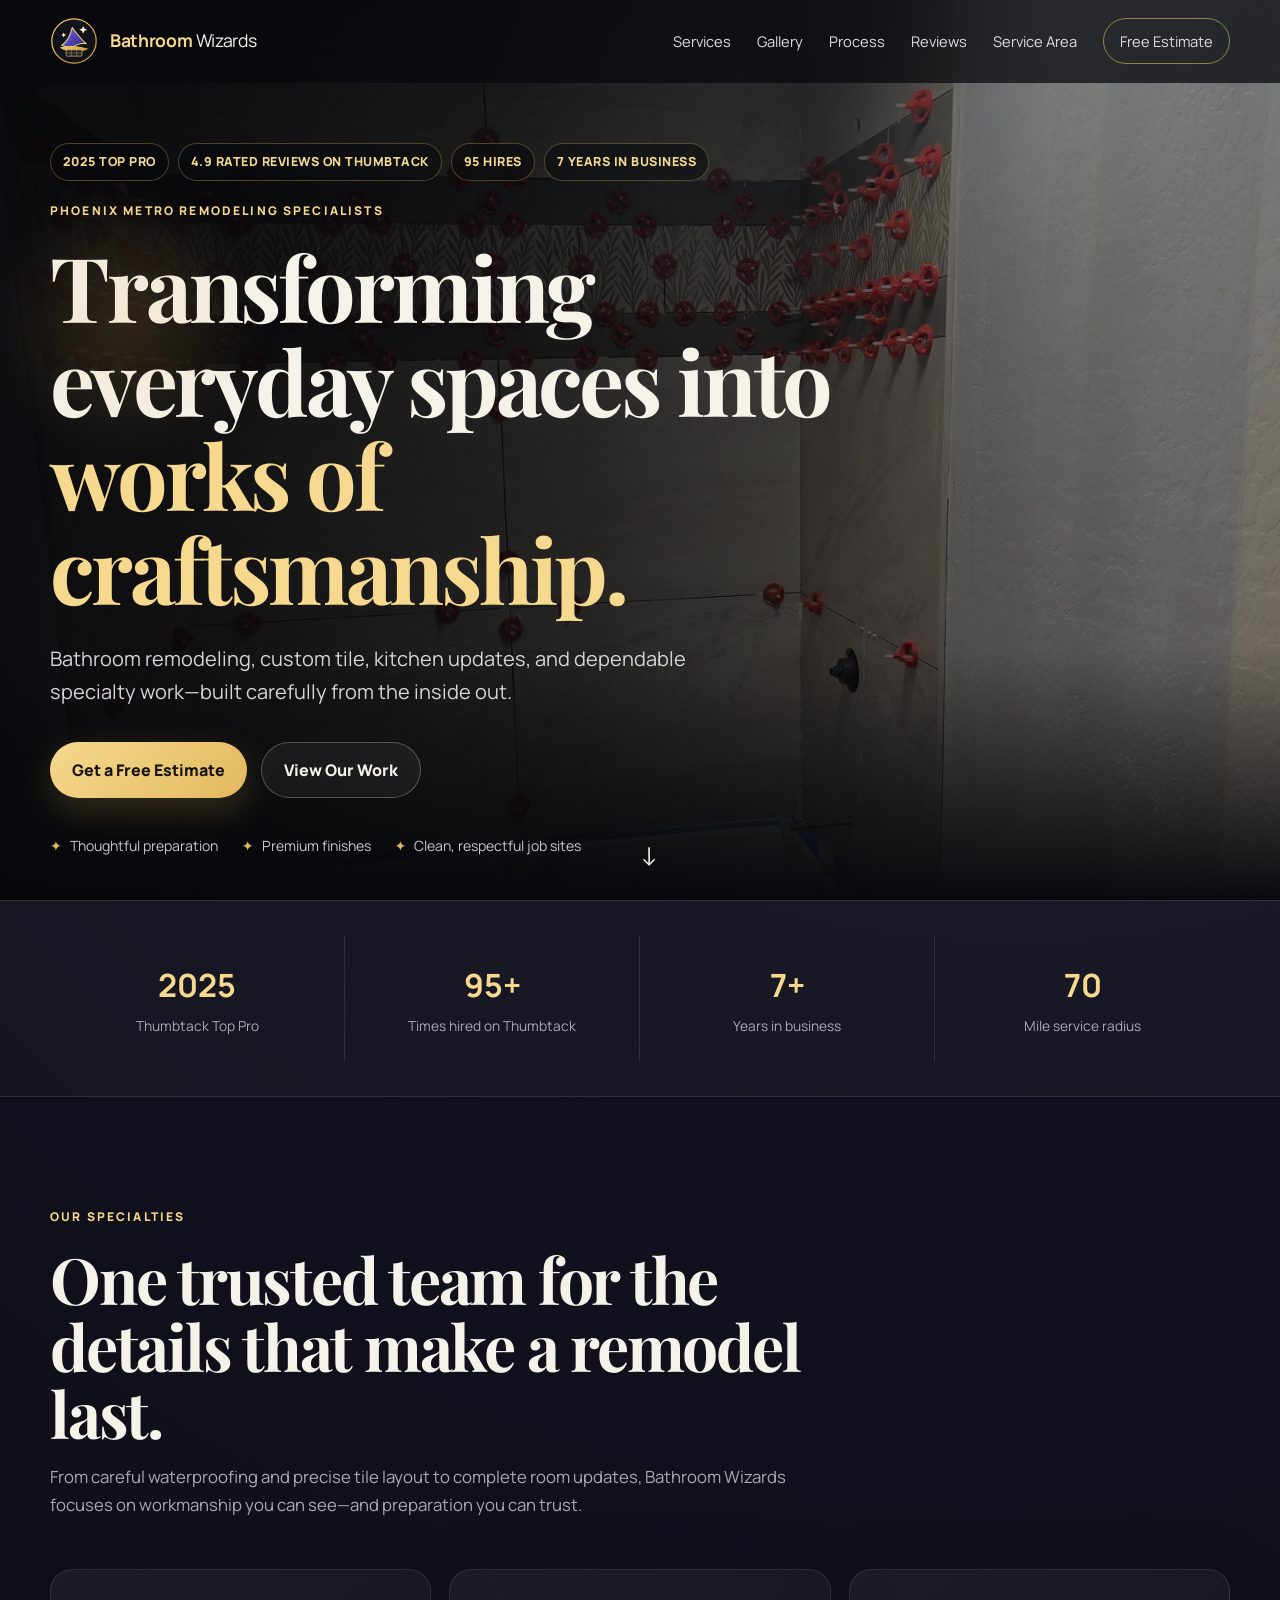
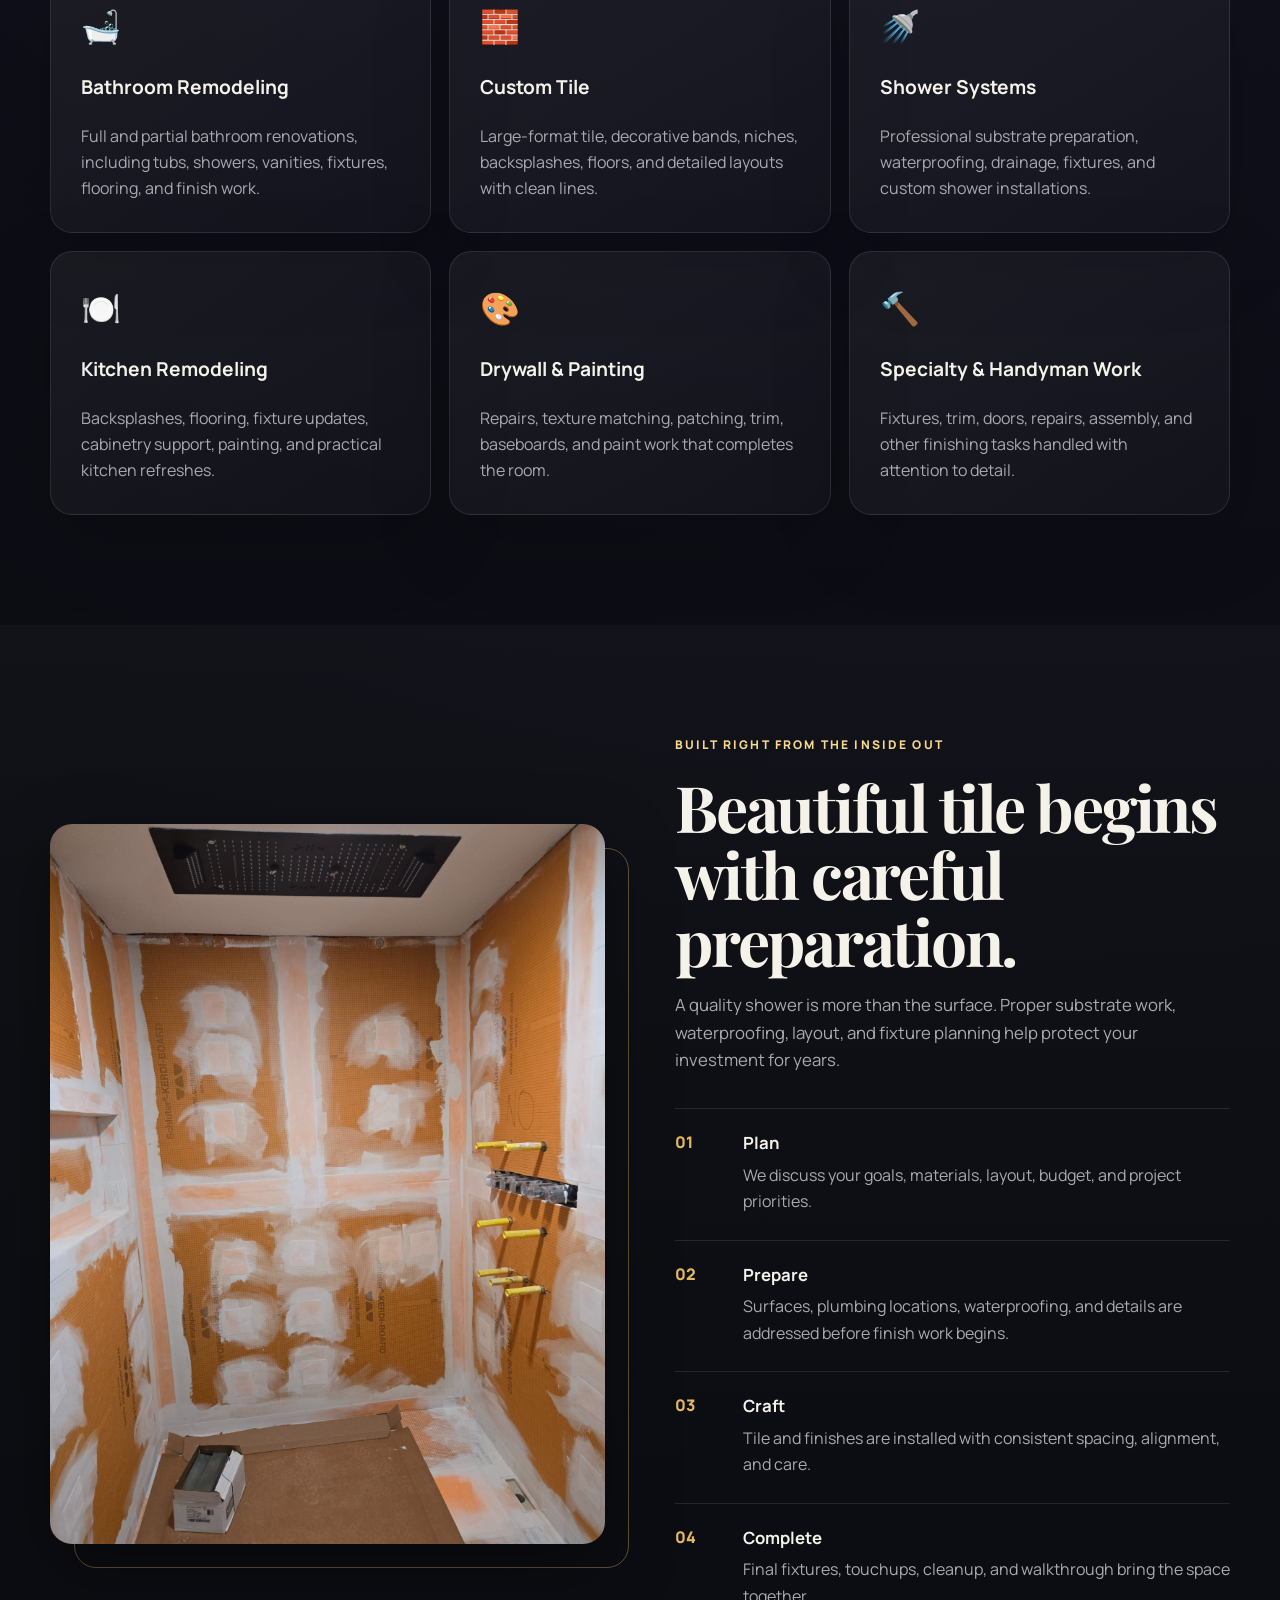
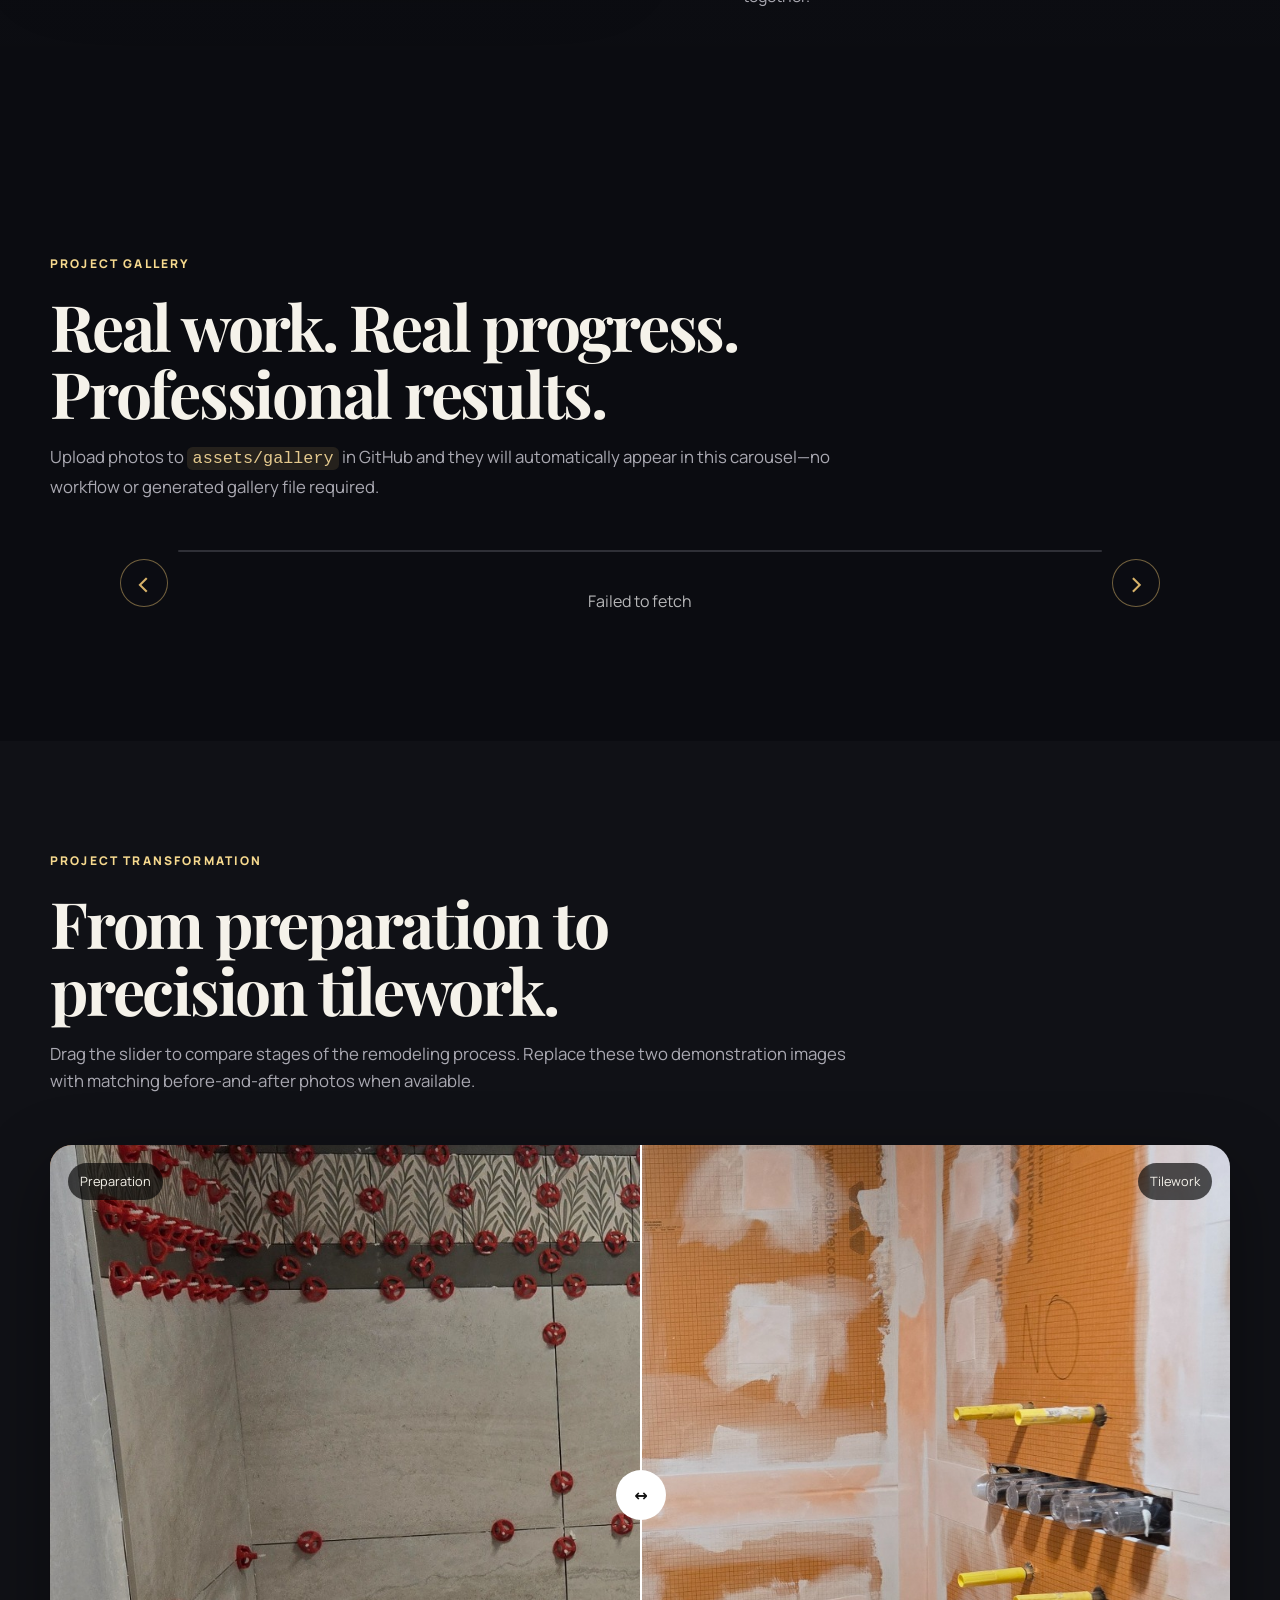
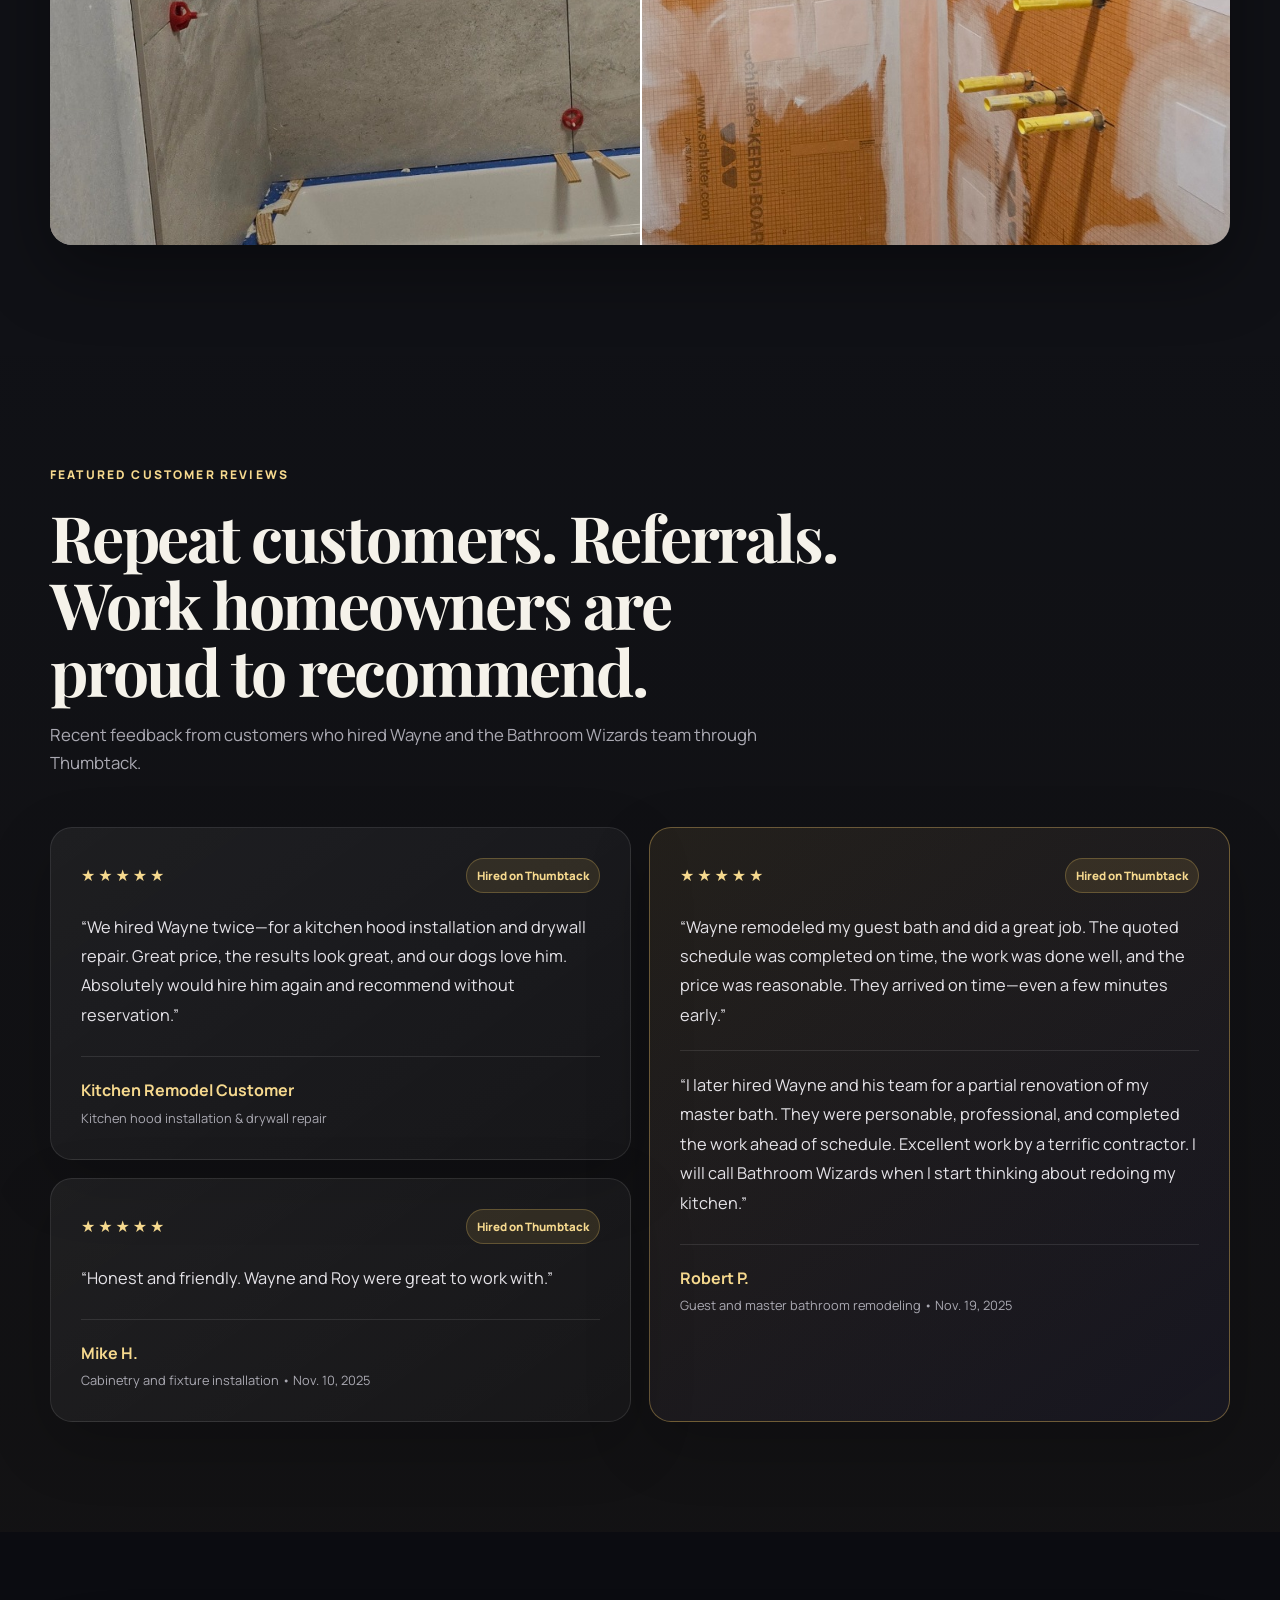
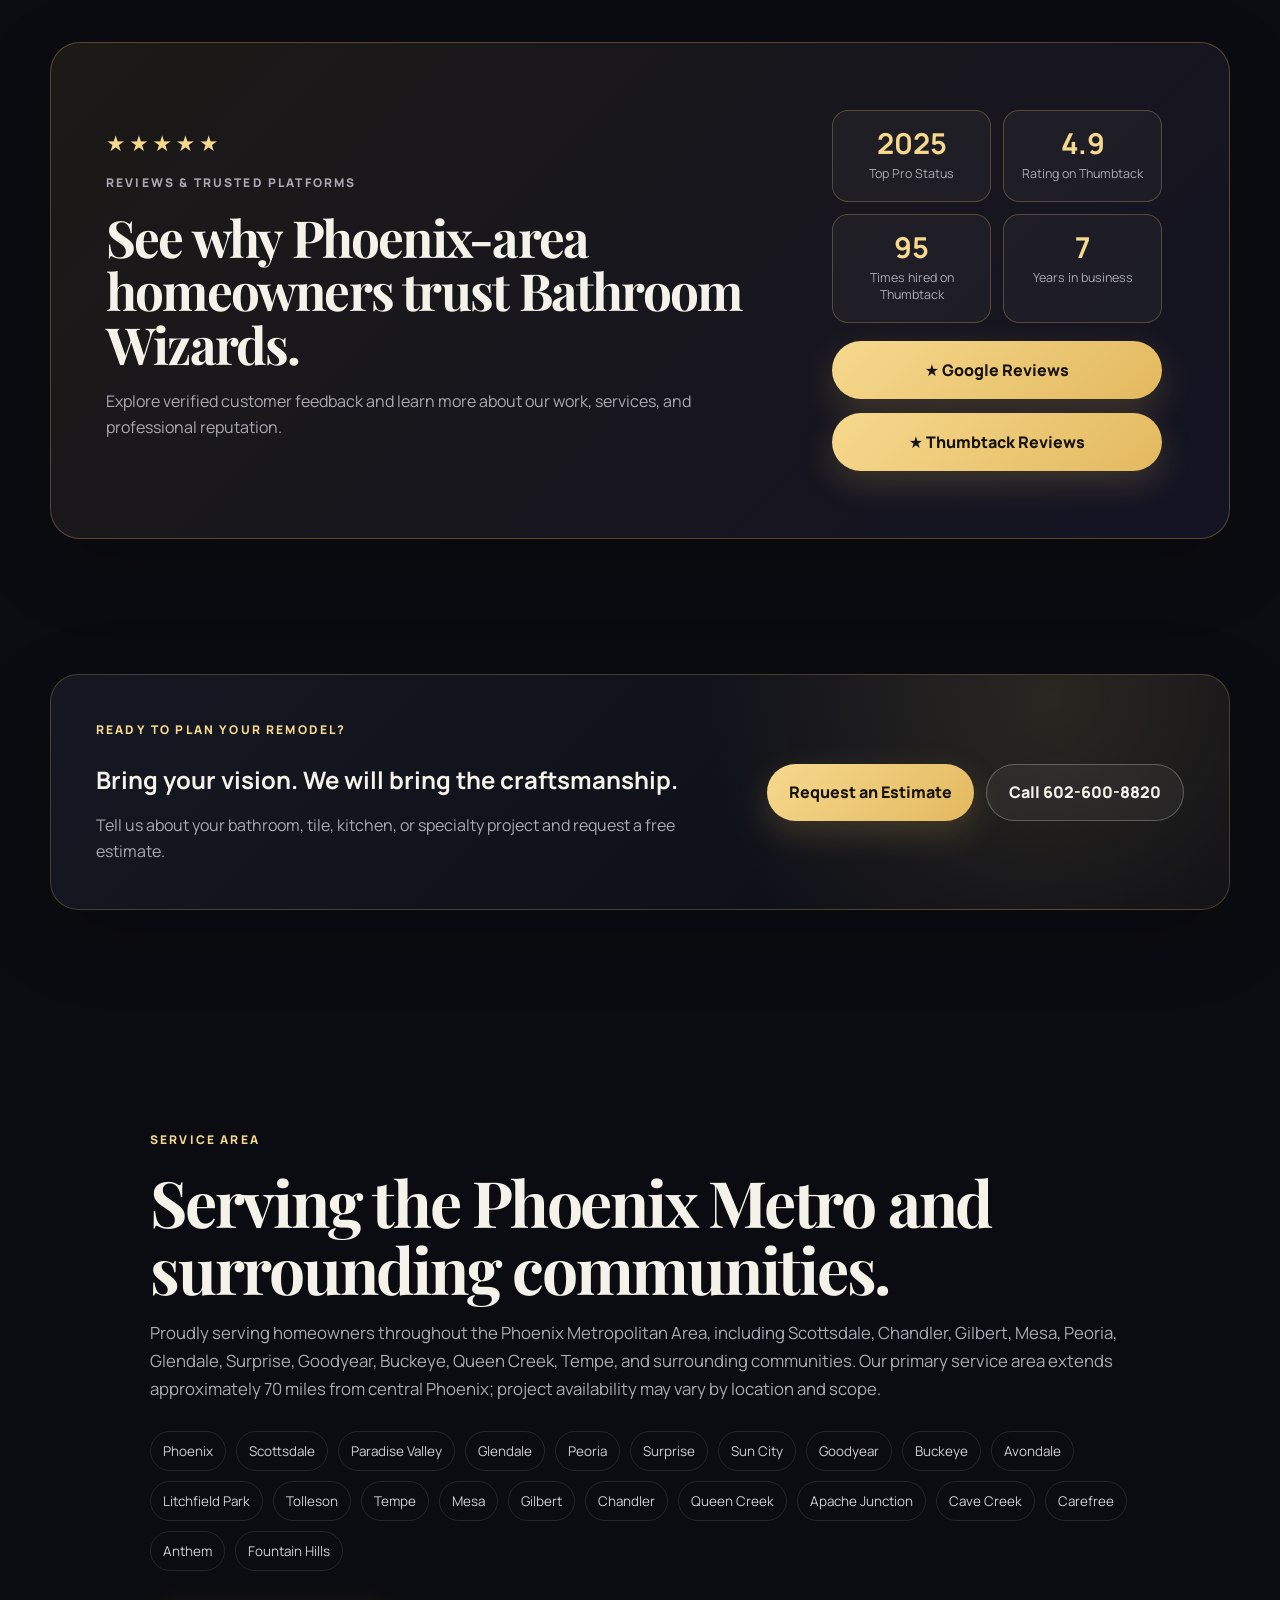
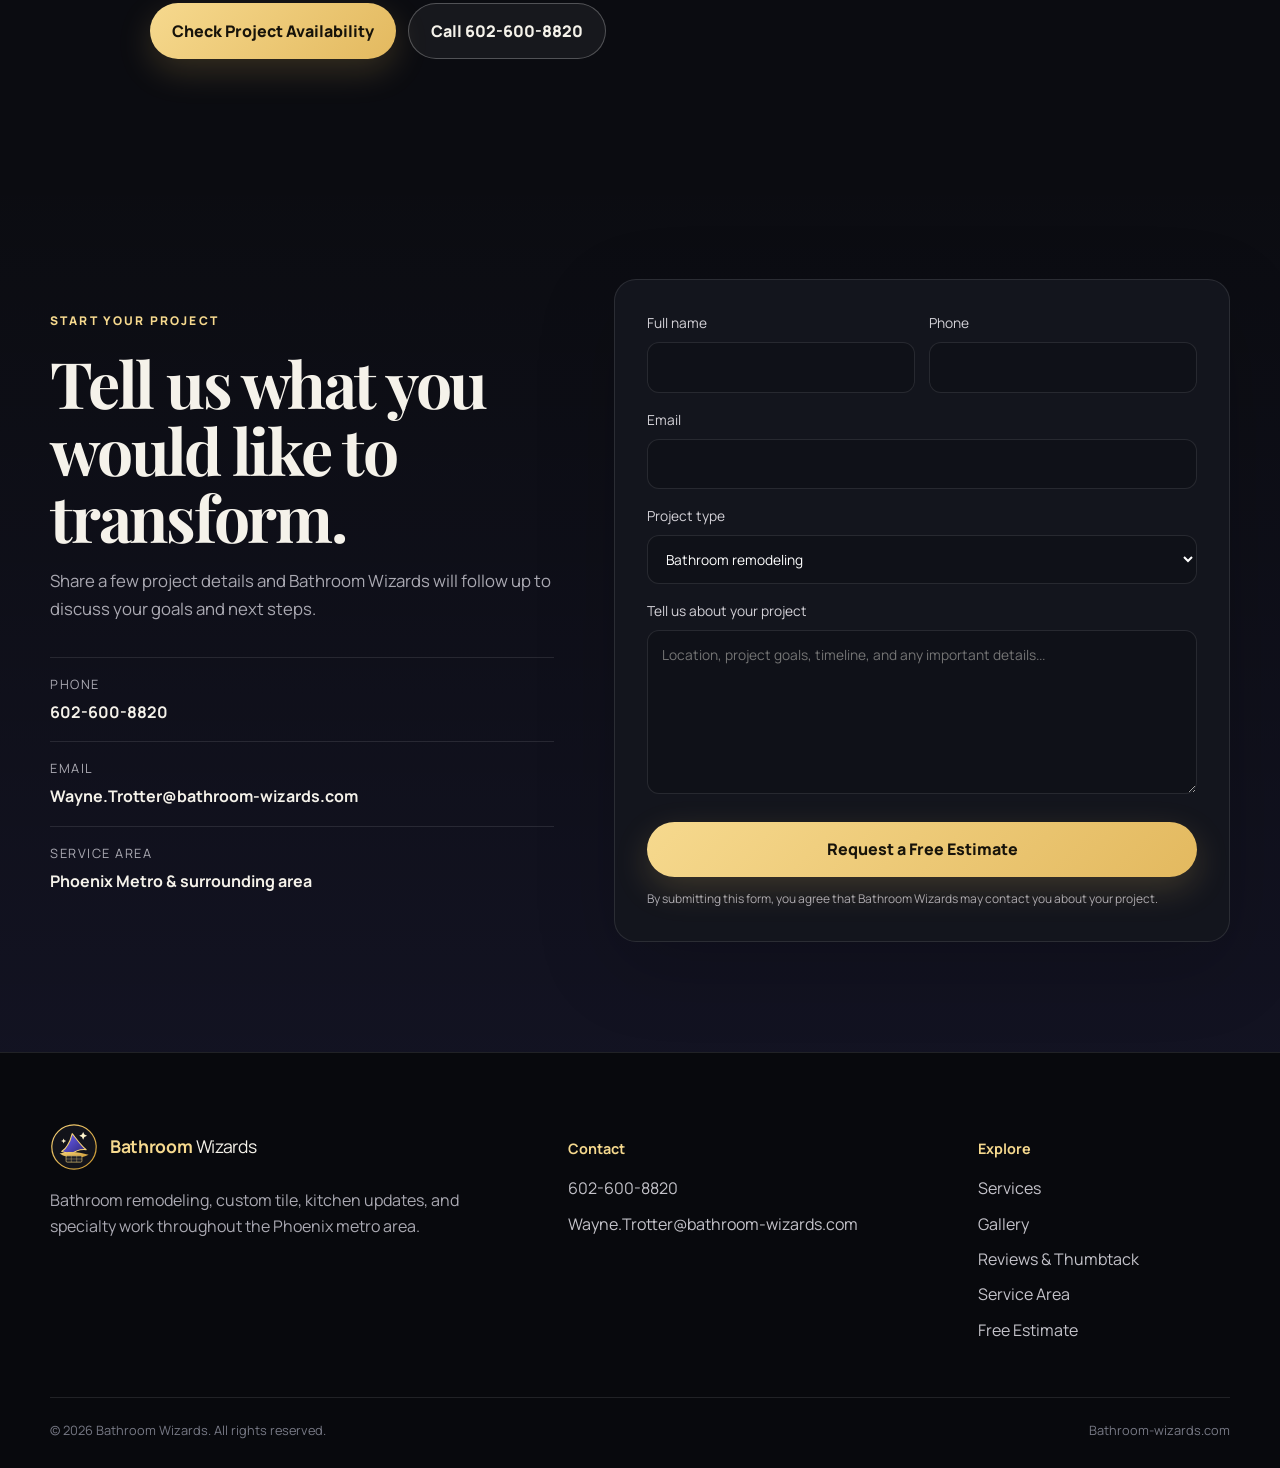
==== commit 6b1dd757: "Add files via upload" ====
--- a/index.html
+++ b/index.html
@@ -109,7 +109,7 @@
 <div class="section-heading reveal">
 <div class="eyebrow">Project gallery</div>
 <h2>Real work. Real progress. Professional results.</h2>
-<p>New photos automatically appear here after they are added to the <code>assets/gallery</code> folder and the included gallery updater runs.</p>
+<p>Upload photos to <code>assets/gallery</code> in GitHub and they will automatically appear in this carousel—no workflow or generated gallery file required.</p>
 </div>
 <div class="gallery-carousel reveal" aria-label="Bathroom Wizards project photo carousel">
 <div class="carousel-viewport">
@@ -256,6 +256,7 @@
 </form>
 </dialog>
 
+<script src="gallery-config.js"></script>
 <script src="script.js"></script>
 </body>
 </html>
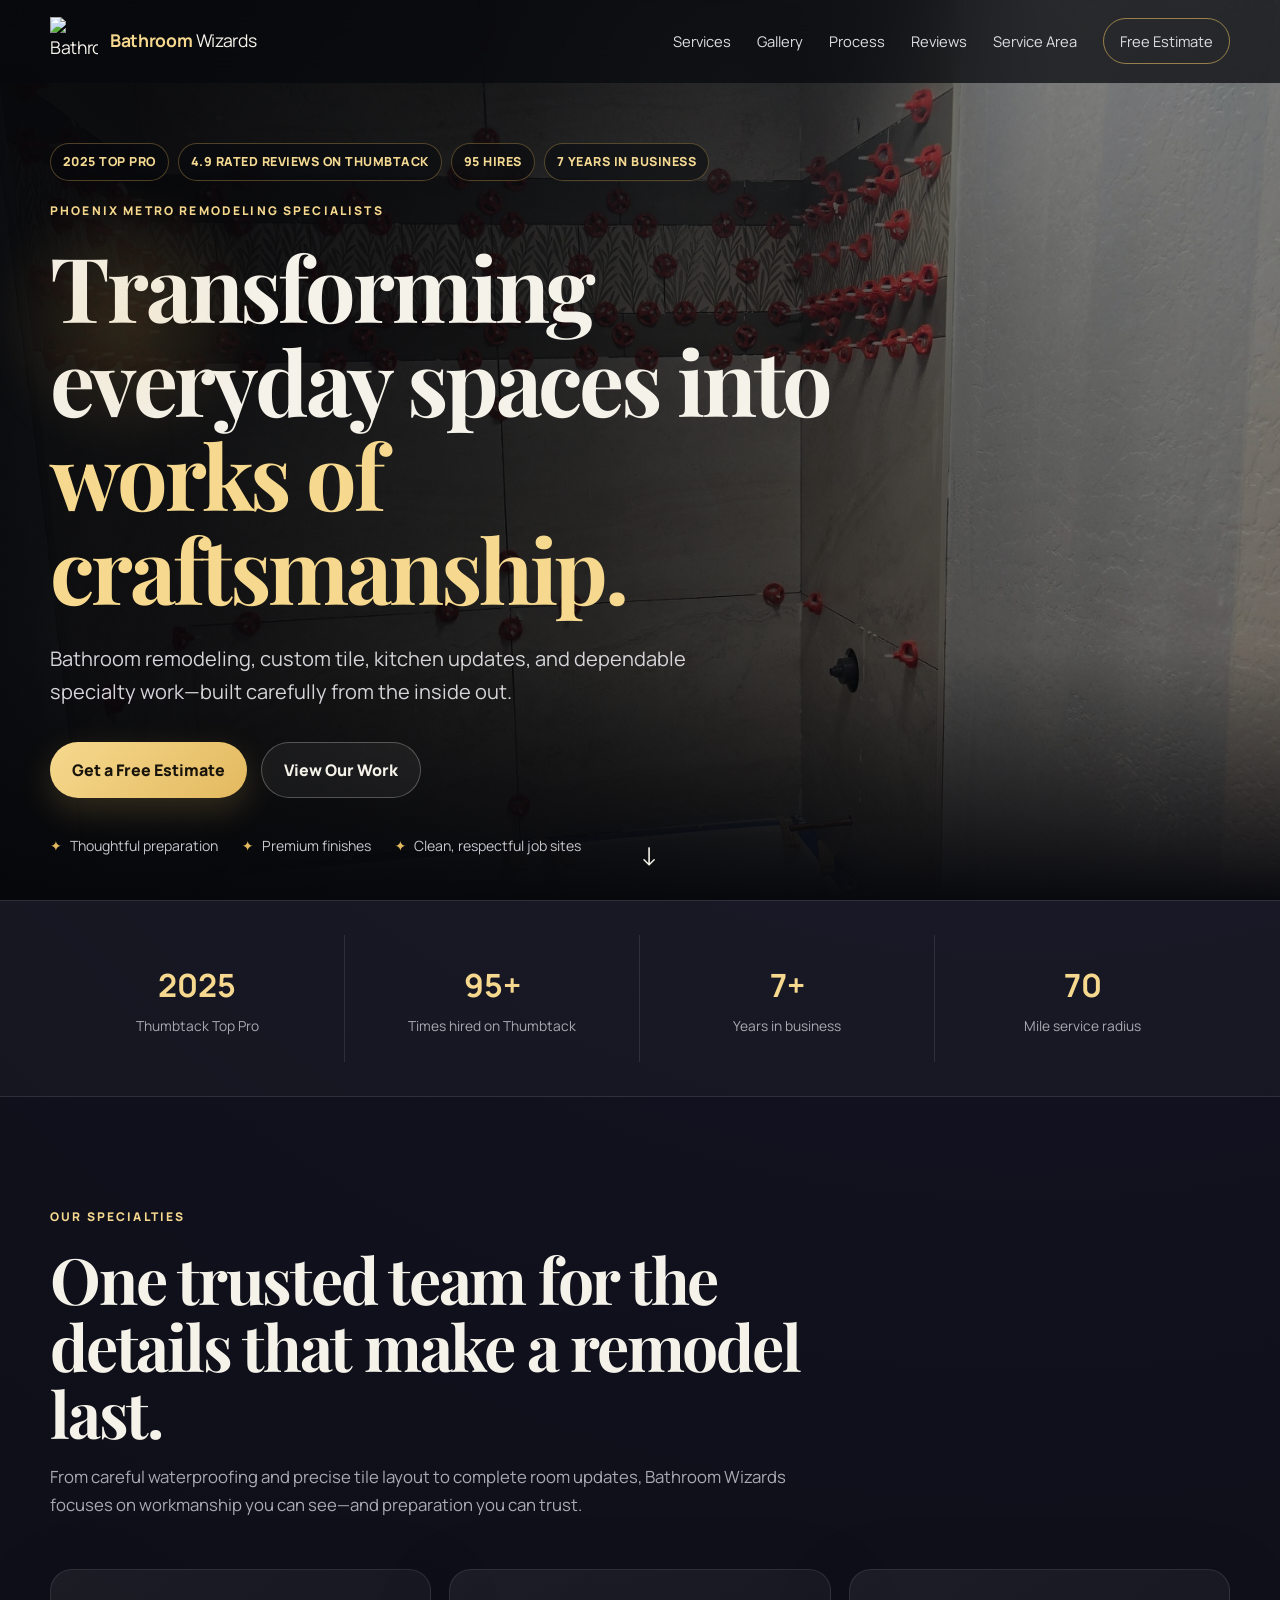
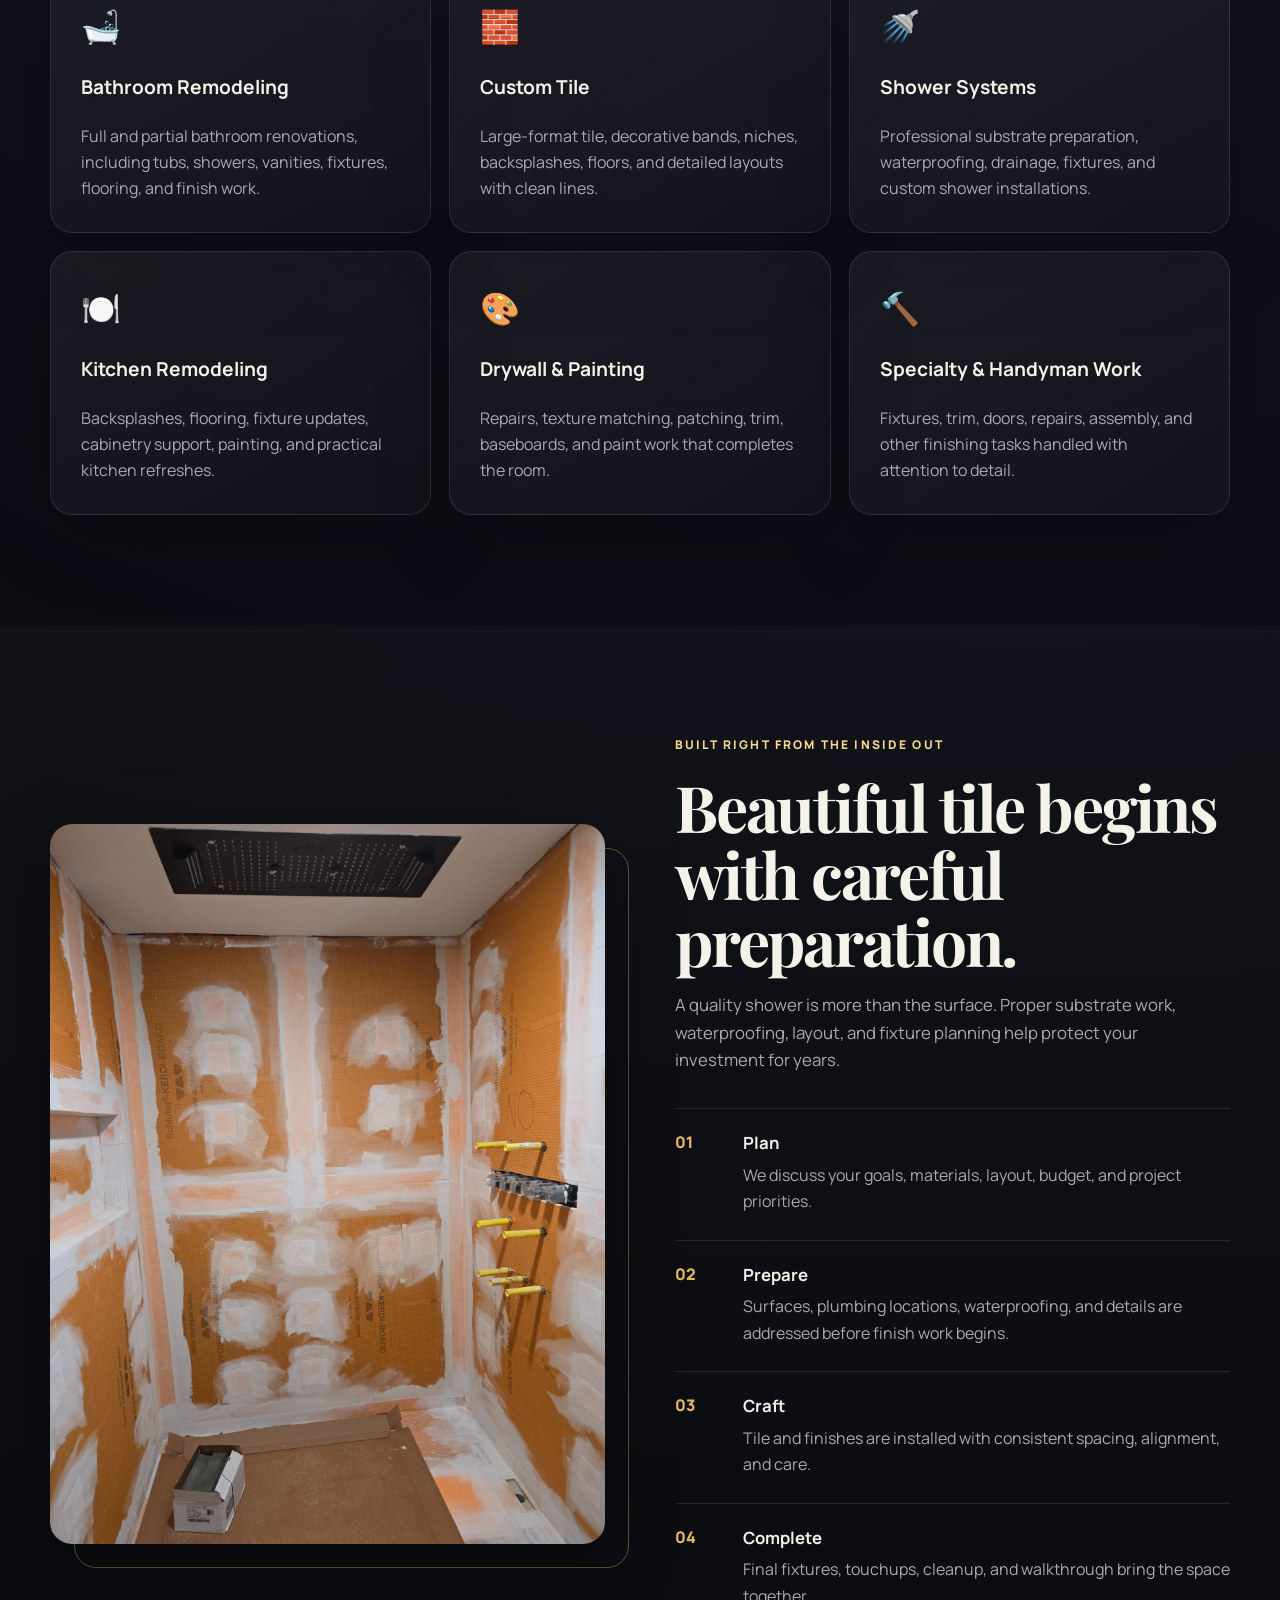
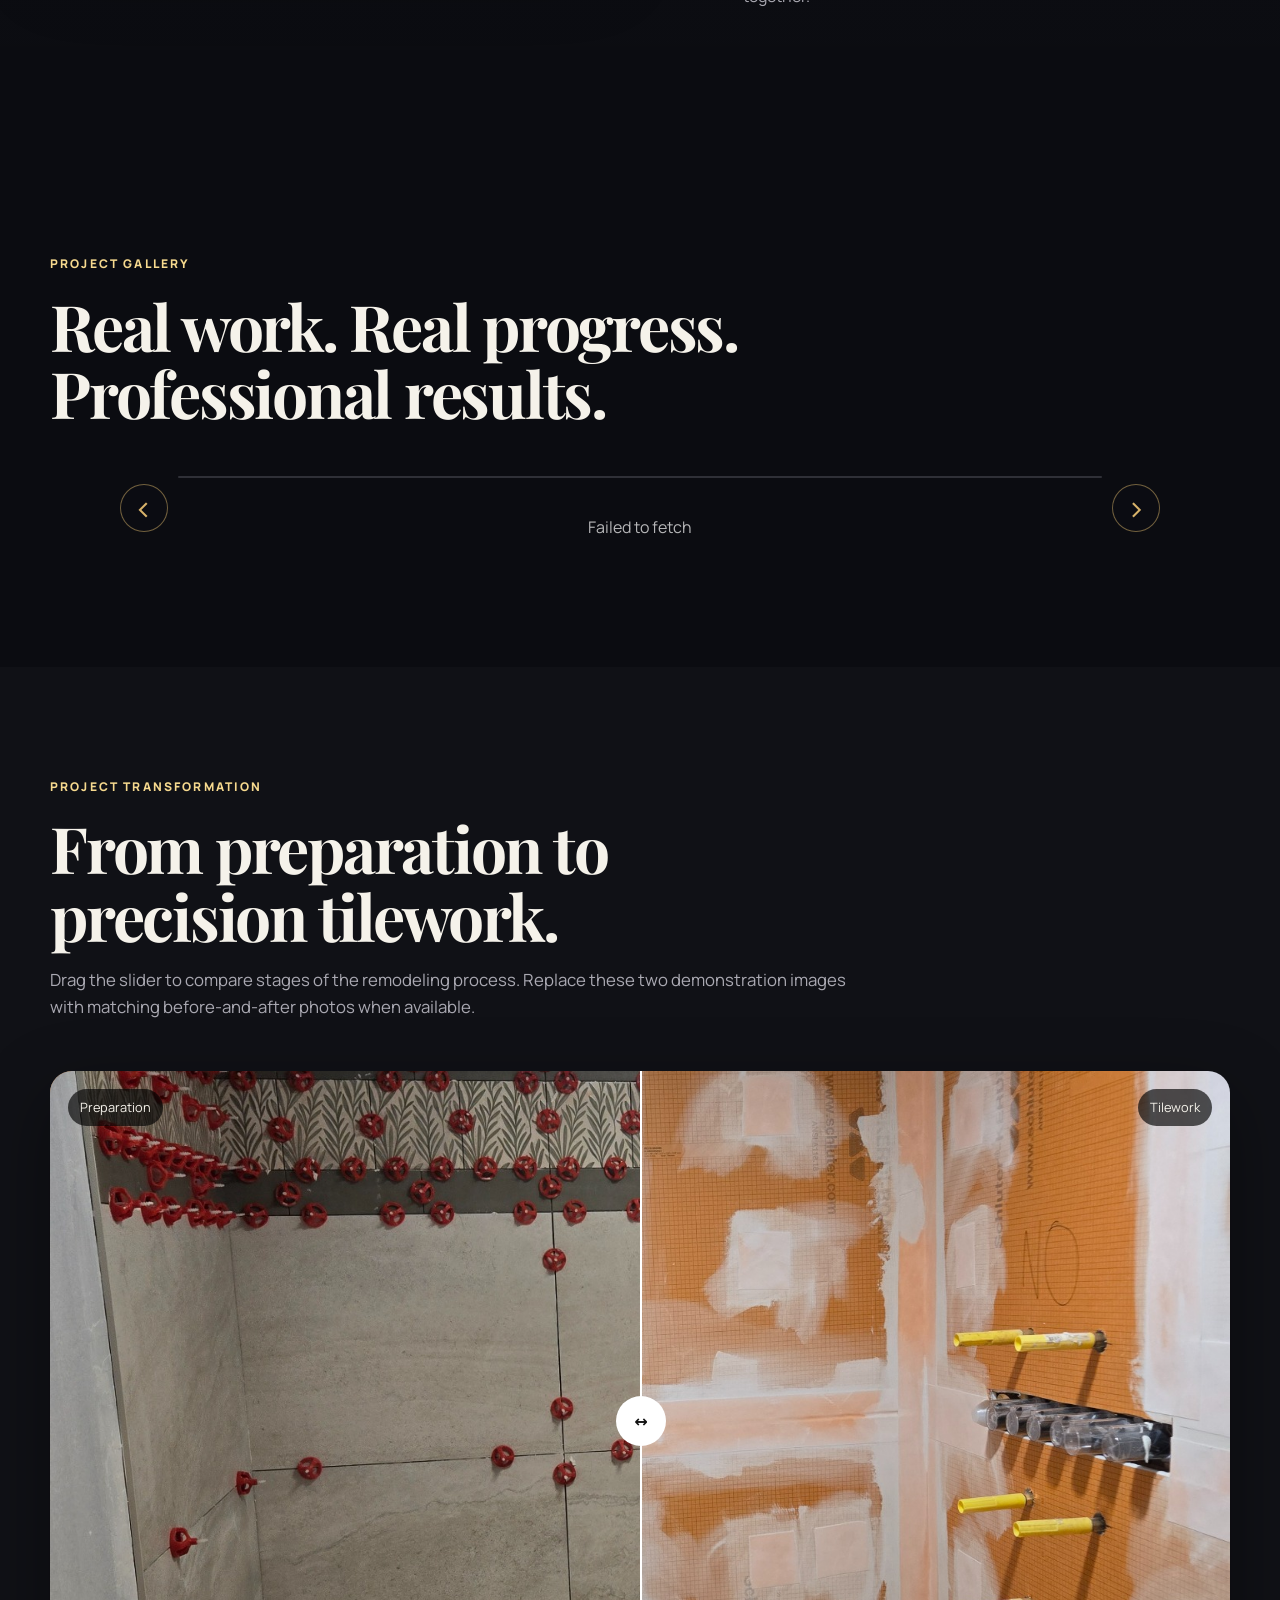
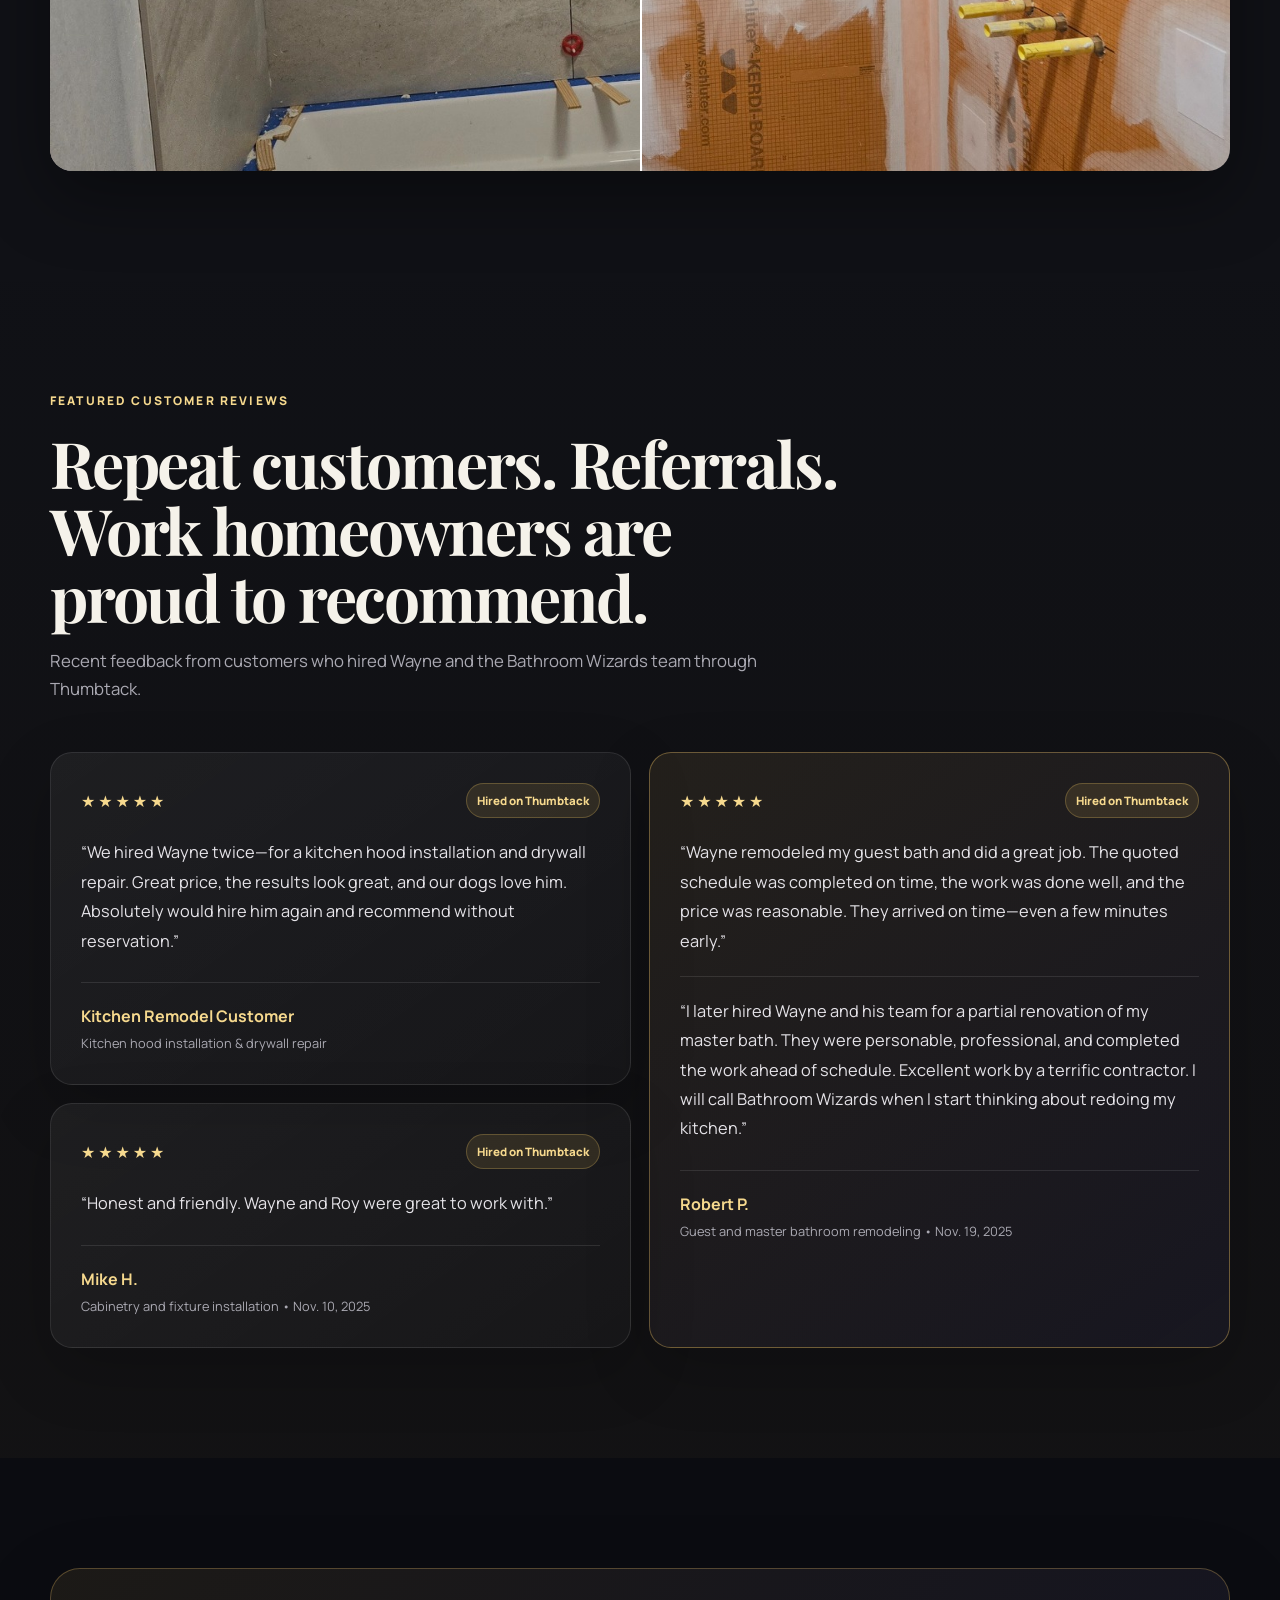
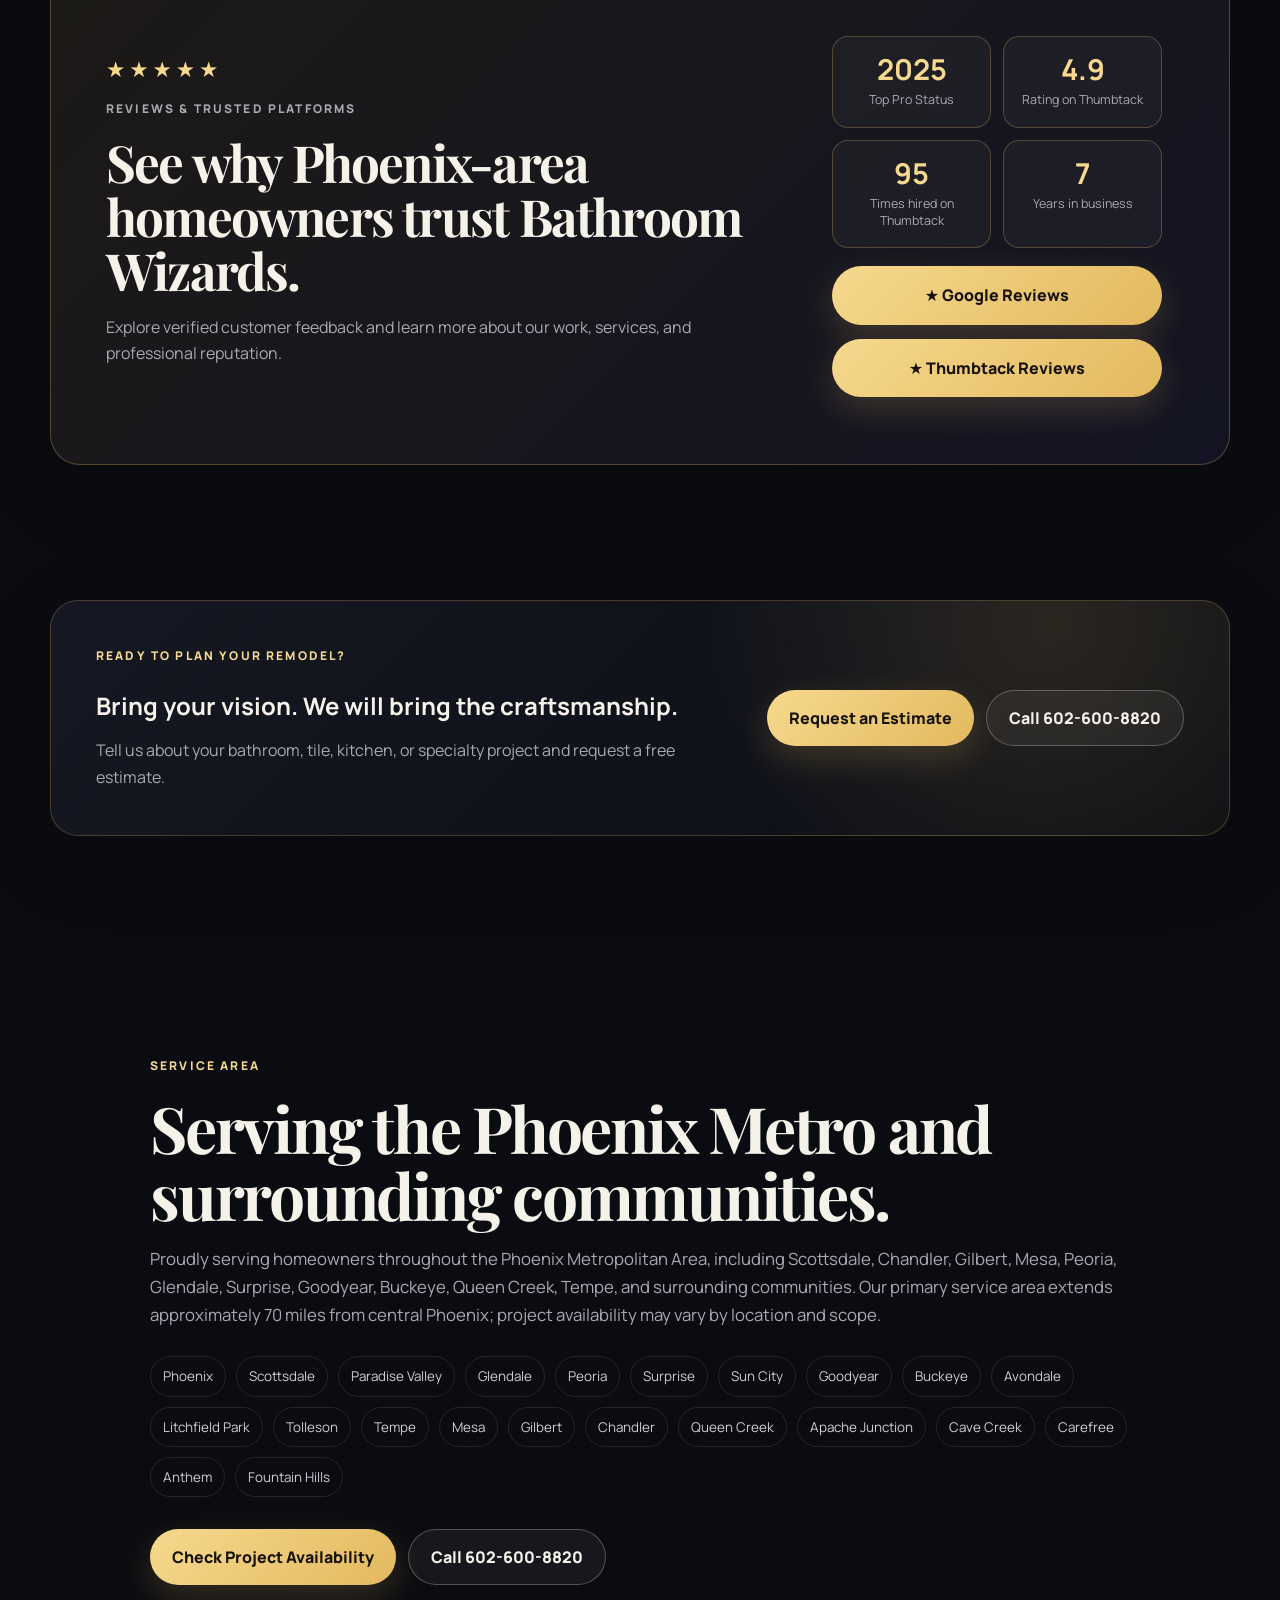
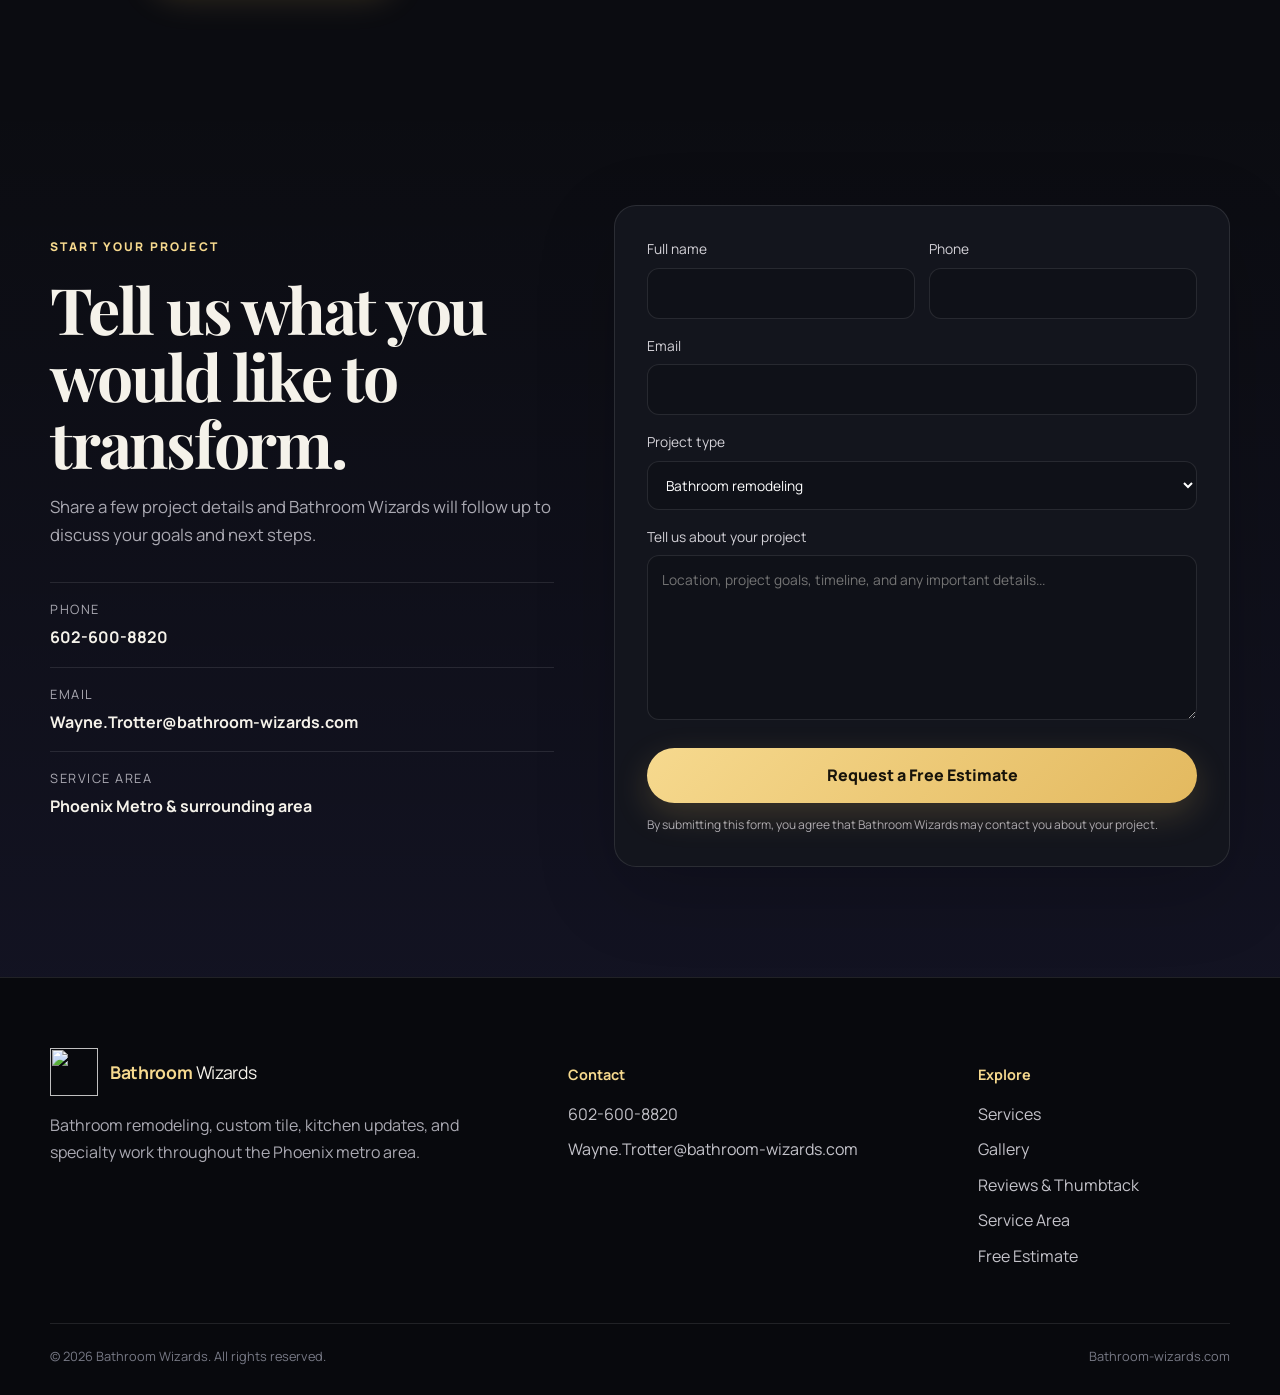
==== commit 4453e97a: "Update index.html" ====
--- a/index.html
+++ b/index.html
@@ -109,7 +109,6 @@
 <div class="section-heading reveal">
 <div class="eyebrow">Project gallery</div>
 <h2>Real work. Real progress. Professional results.</h2>
-<p>Upload photos to <code>assets/gallery</code> in GitHub and they will automatically appear in this carousel—no workflow or generated gallery file required.</p>
 </div>
 <div class="gallery-carousel reveal" aria-label="Bathroom Wizards project photo carousel">
 <div class="carousel-viewport">
@@ -259,4 +258,4 @@
 <script src="gallery-config.js"></script>
 <script src="script.js"></script>
 </body>
-</html>+</html>
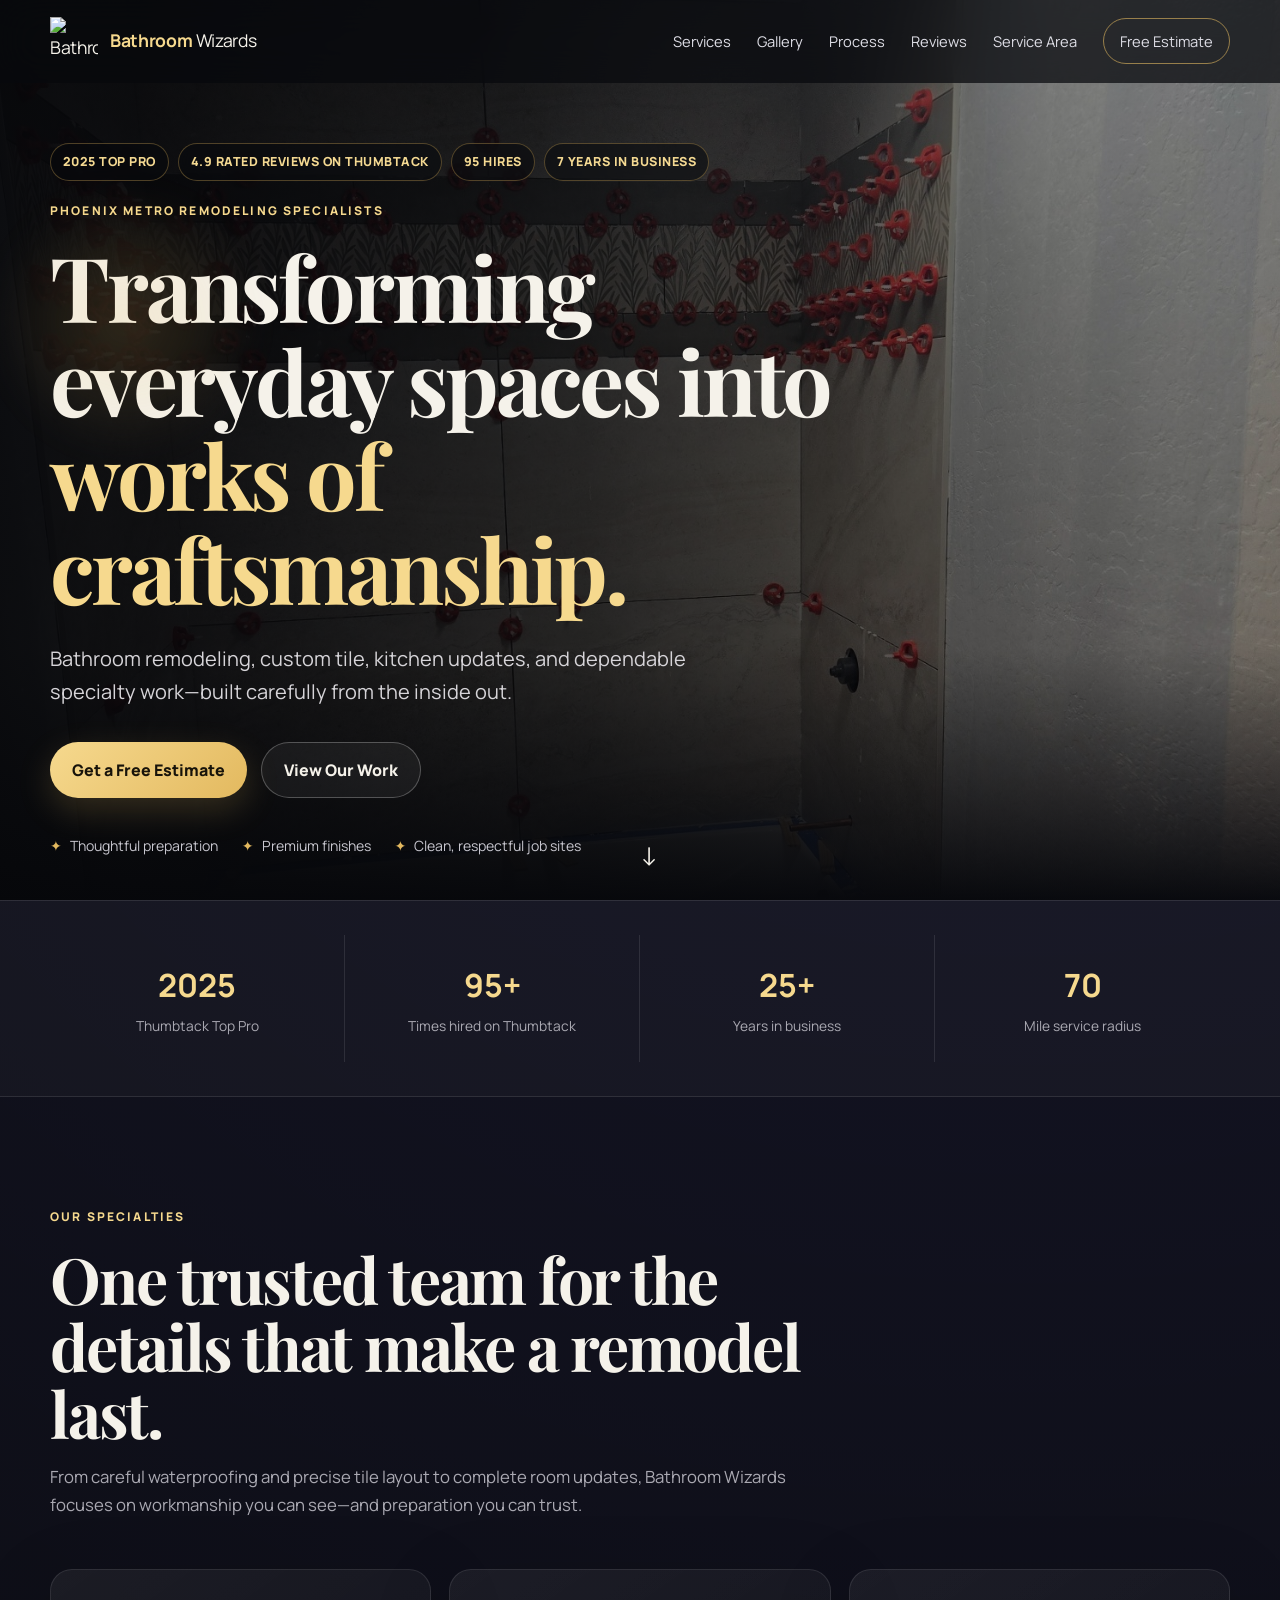
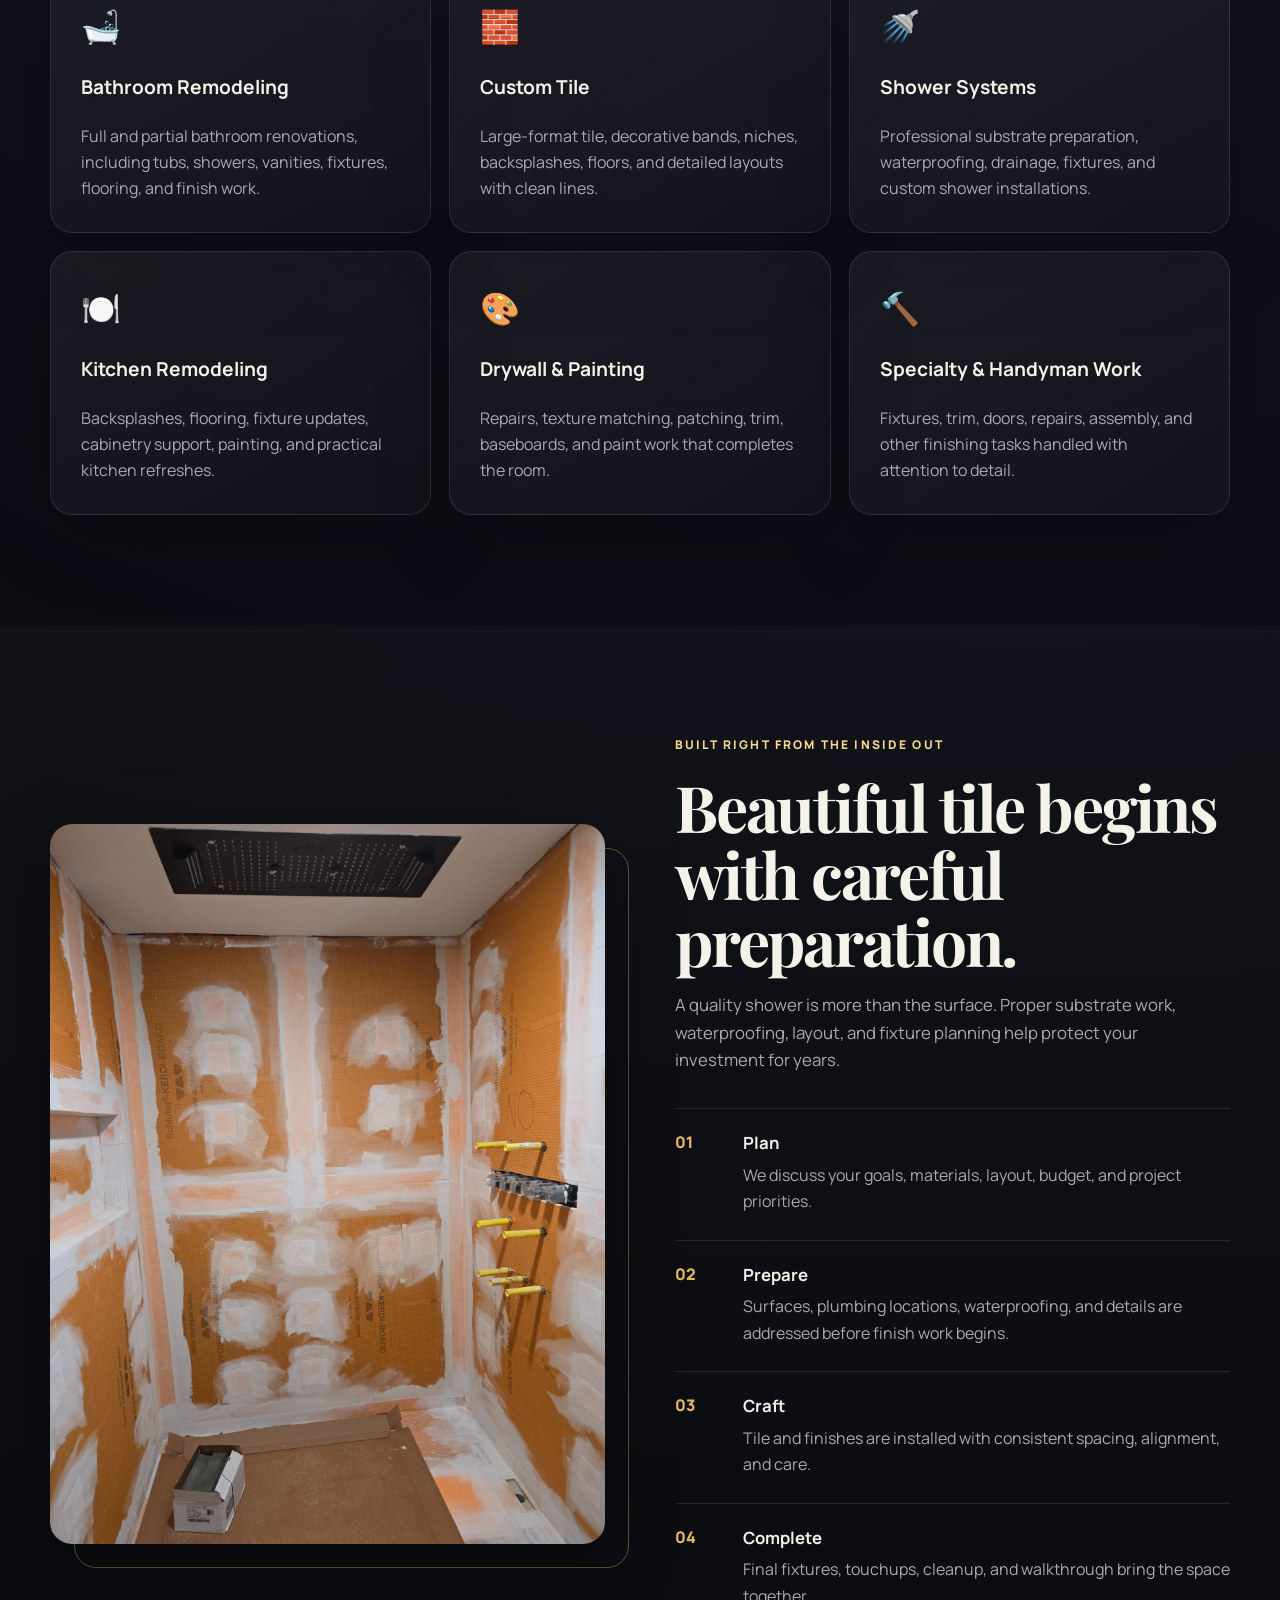
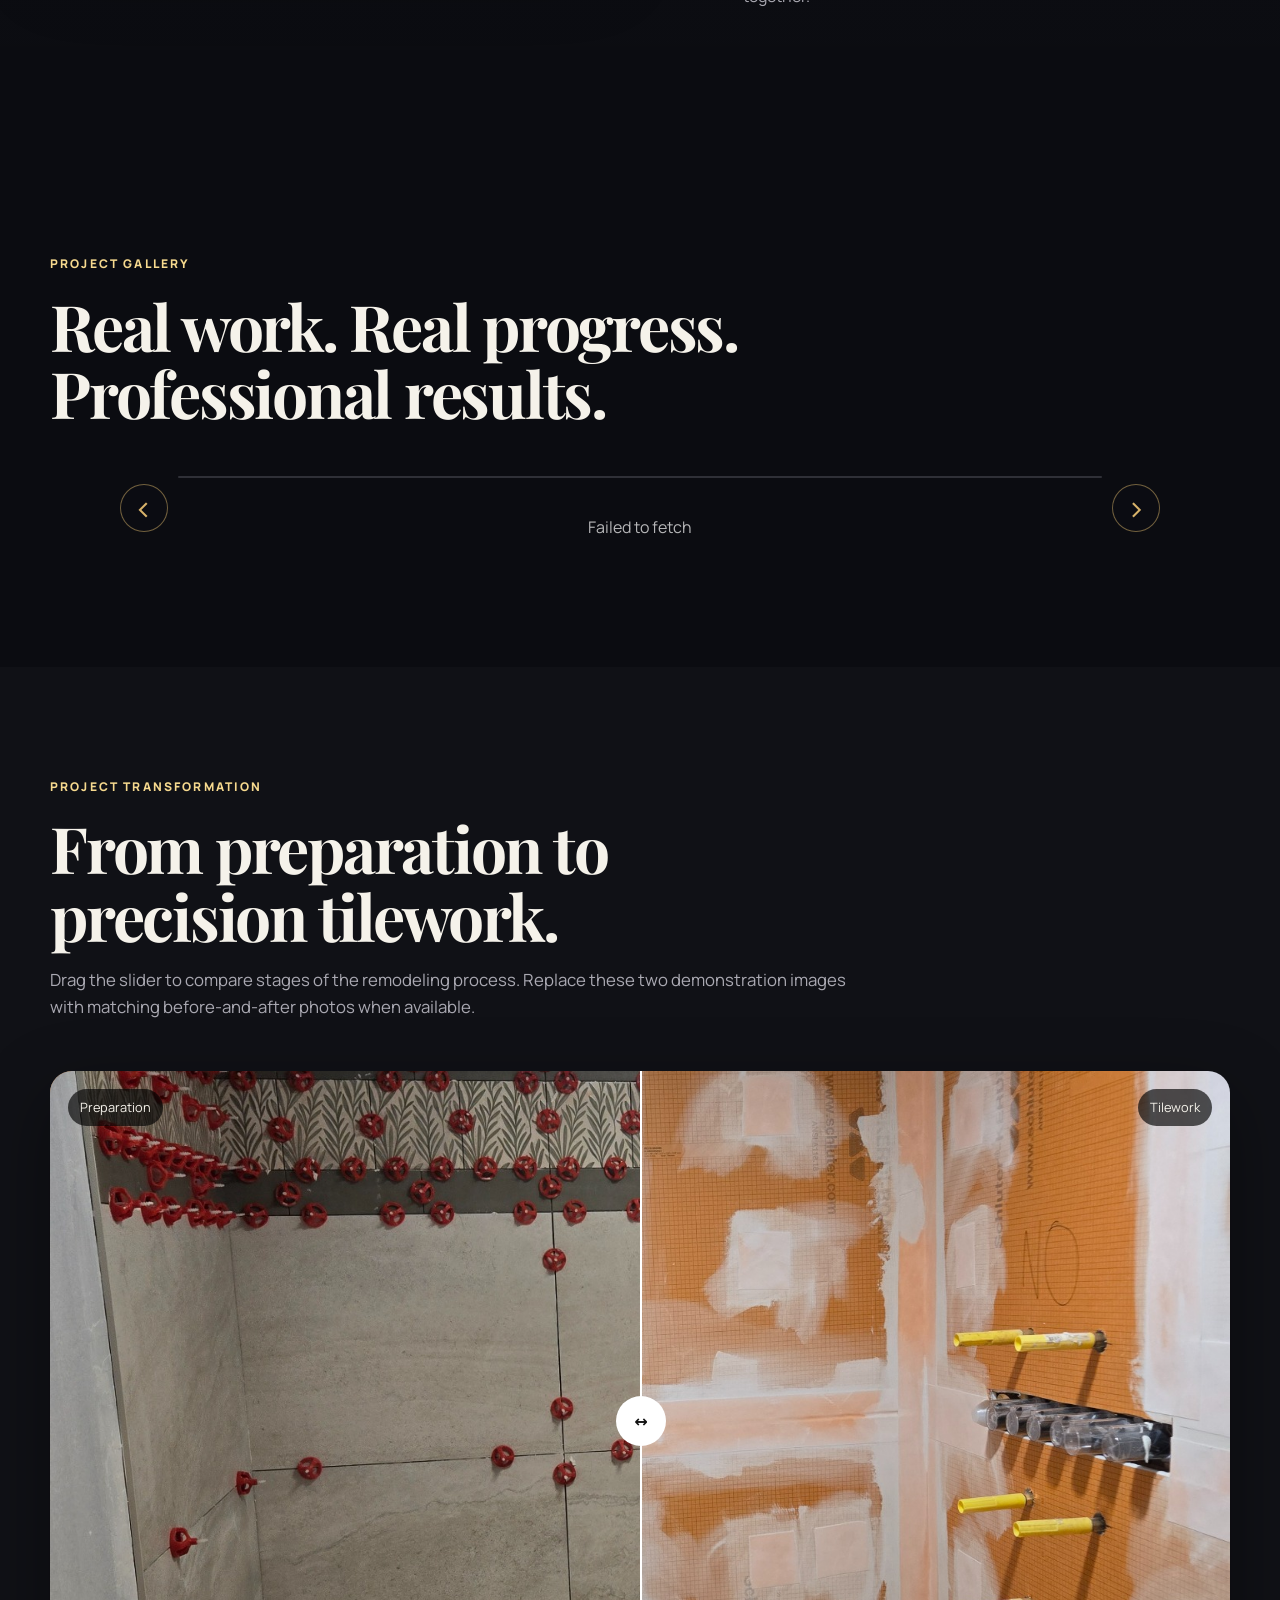
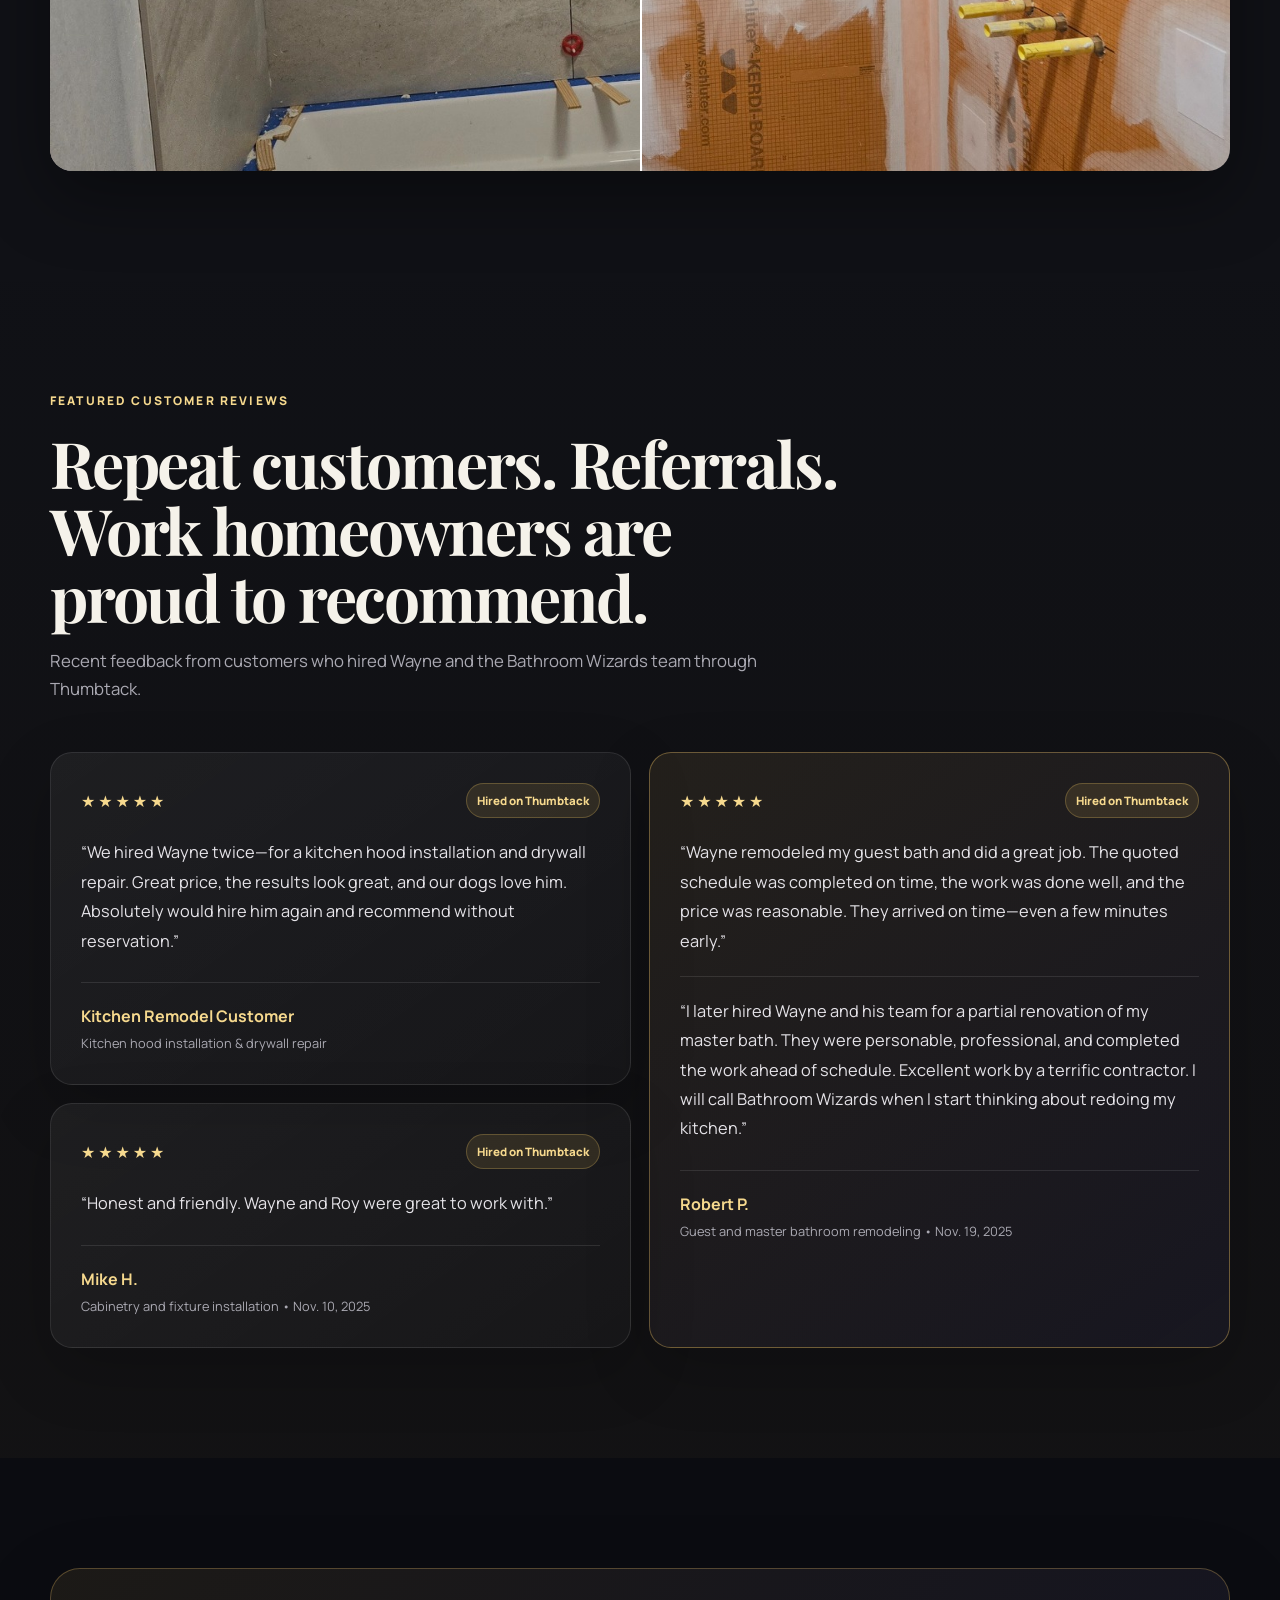
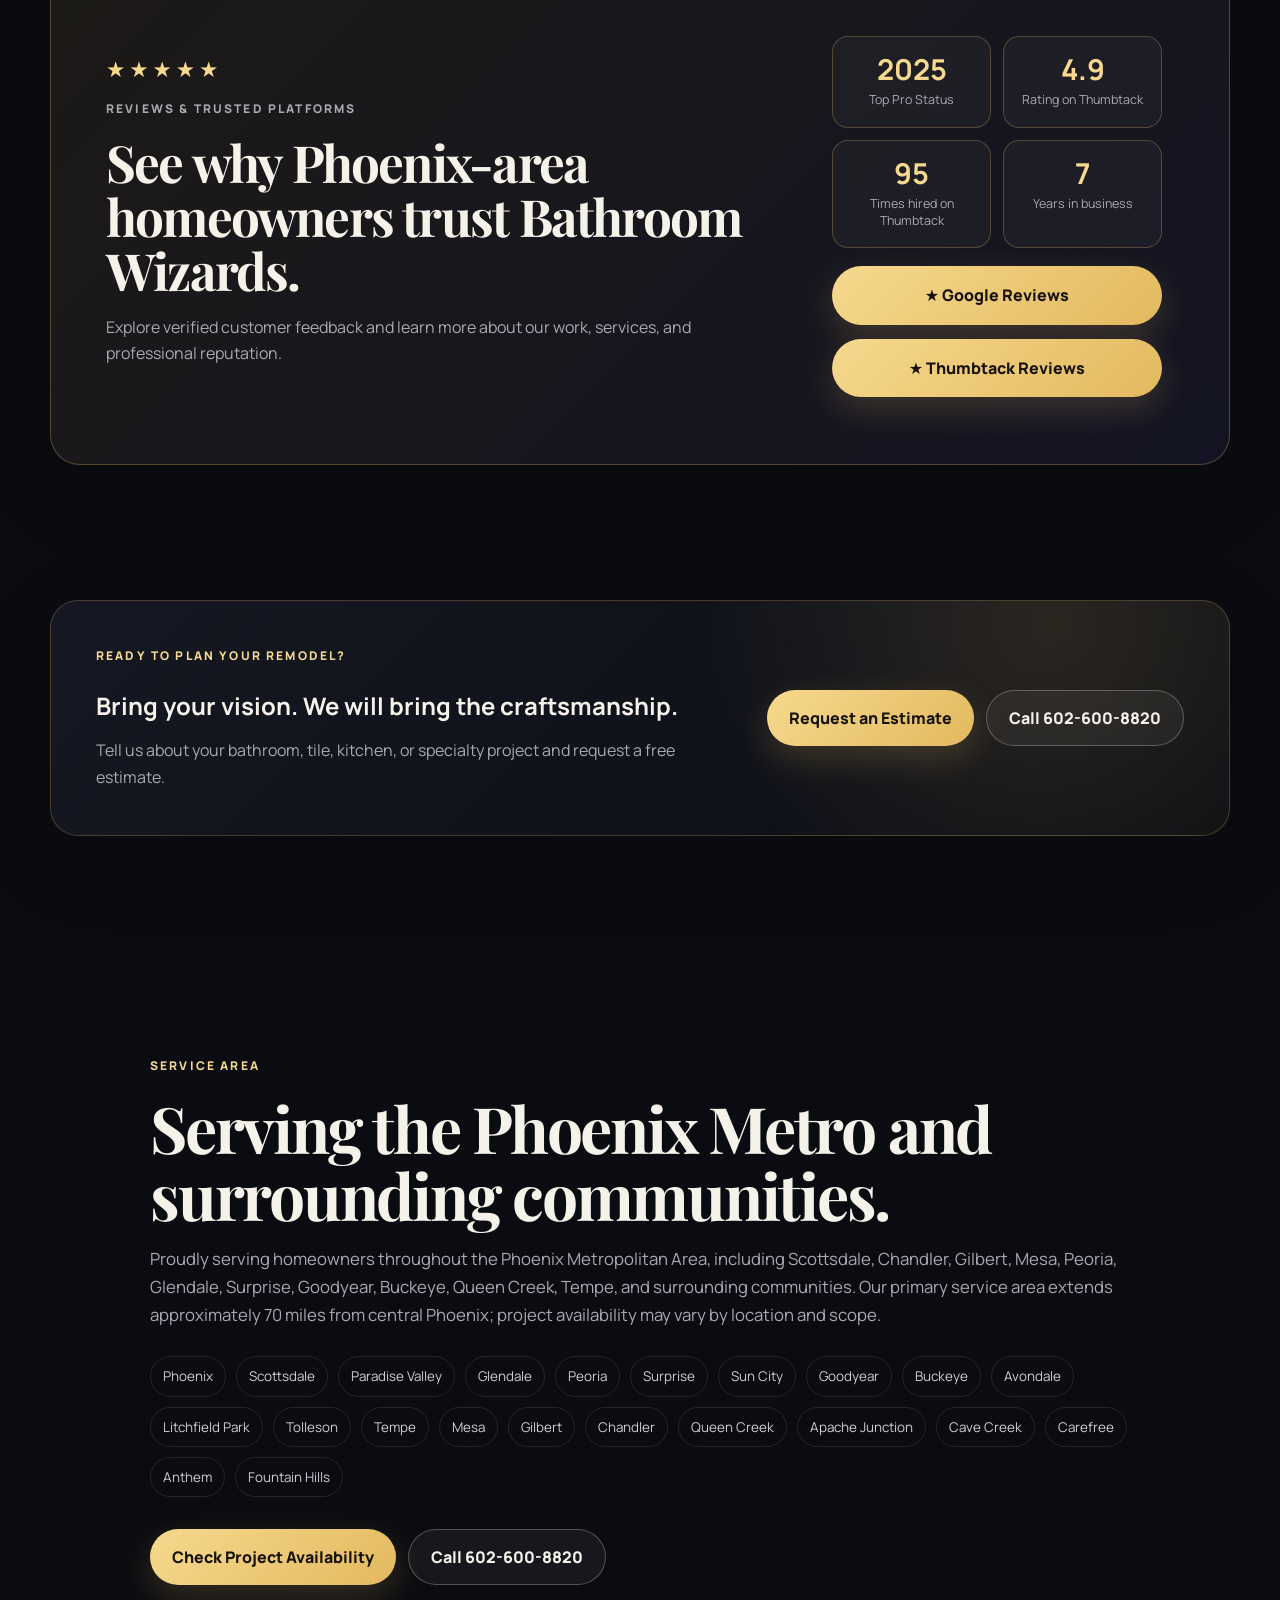
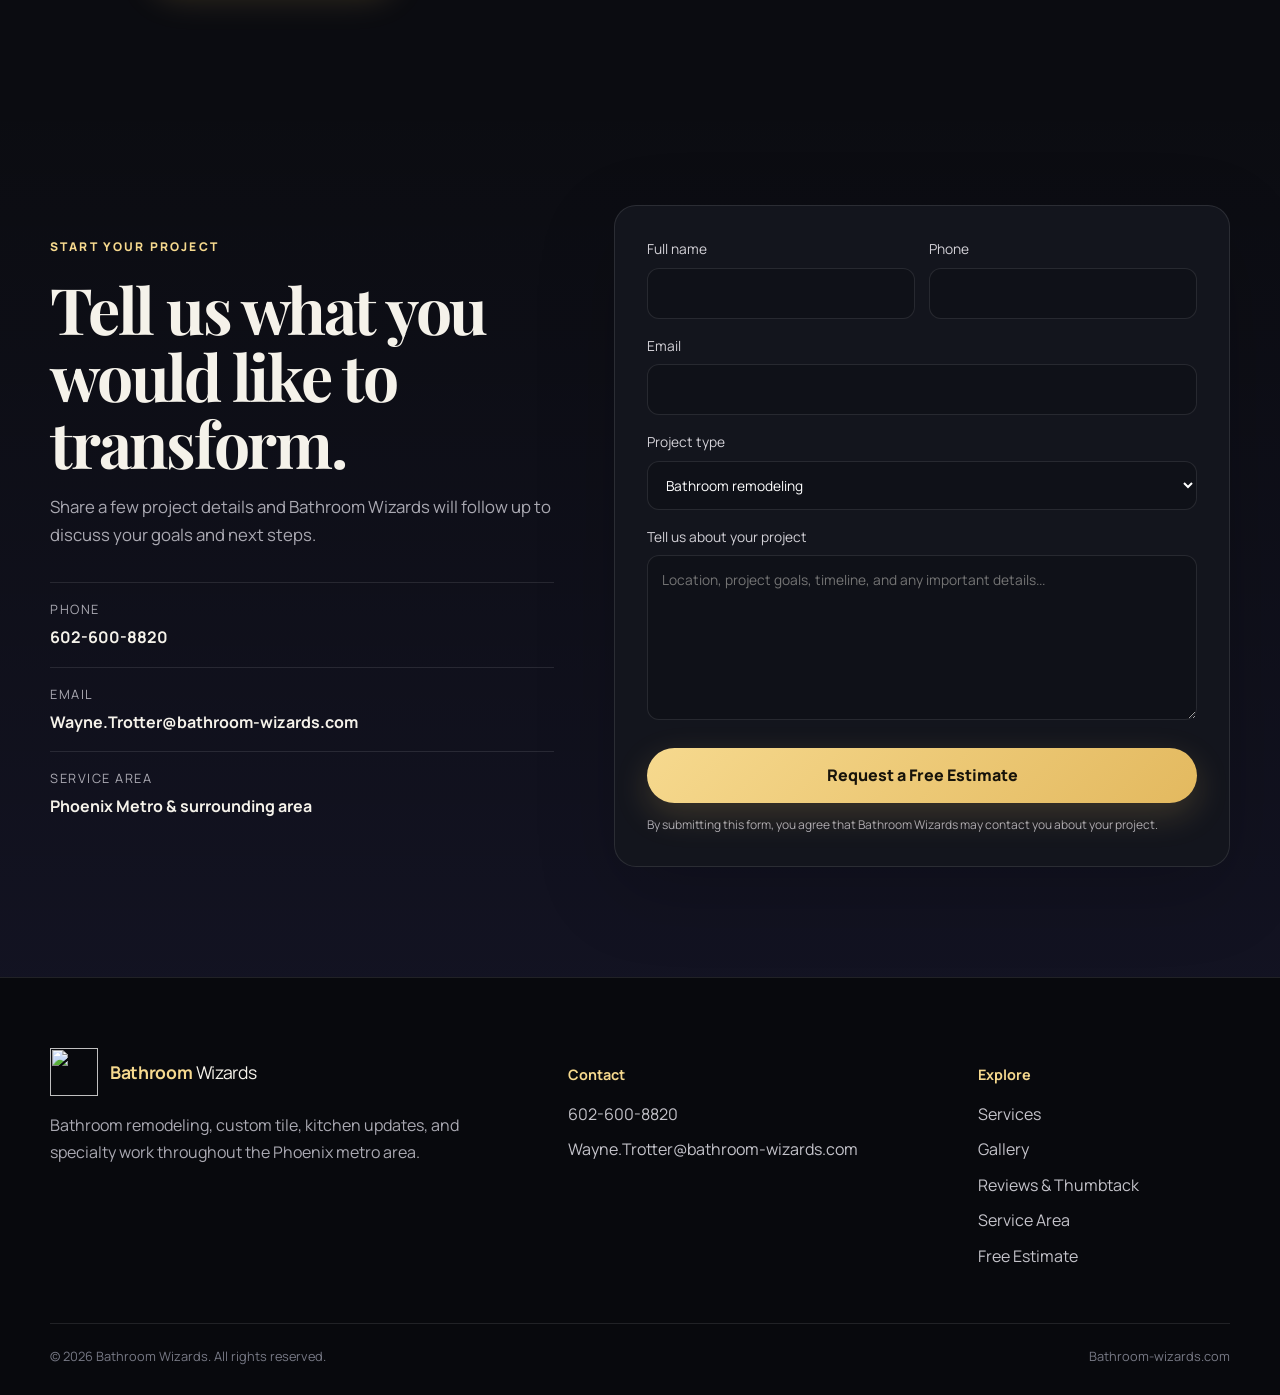
==== commit e23318a5: "Update years in business from 7 to 25" ====
--- a/index.html
+++ b/index.html
@@ -67,7 +67,7 @@
 <div class="container stats-grid">
 <article class="stat reveal"><strong>2025</strong><span>Thumbtack Top Pro</span></article>
 <article class="stat reveal"><strong class="counter" data-target="95">0</strong><span>Times hired on Thumbtack</span></article>
-<article class="stat reveal"><strong>7+</strong><span>Years in business</span></article>
+<article class="stat reveal"><strong>25+</strong><span>Years in business</span></article>
 <article class="stat reveal"><strong>70</strong><span>Mile service radius</span></article>
 </div>
 </section>
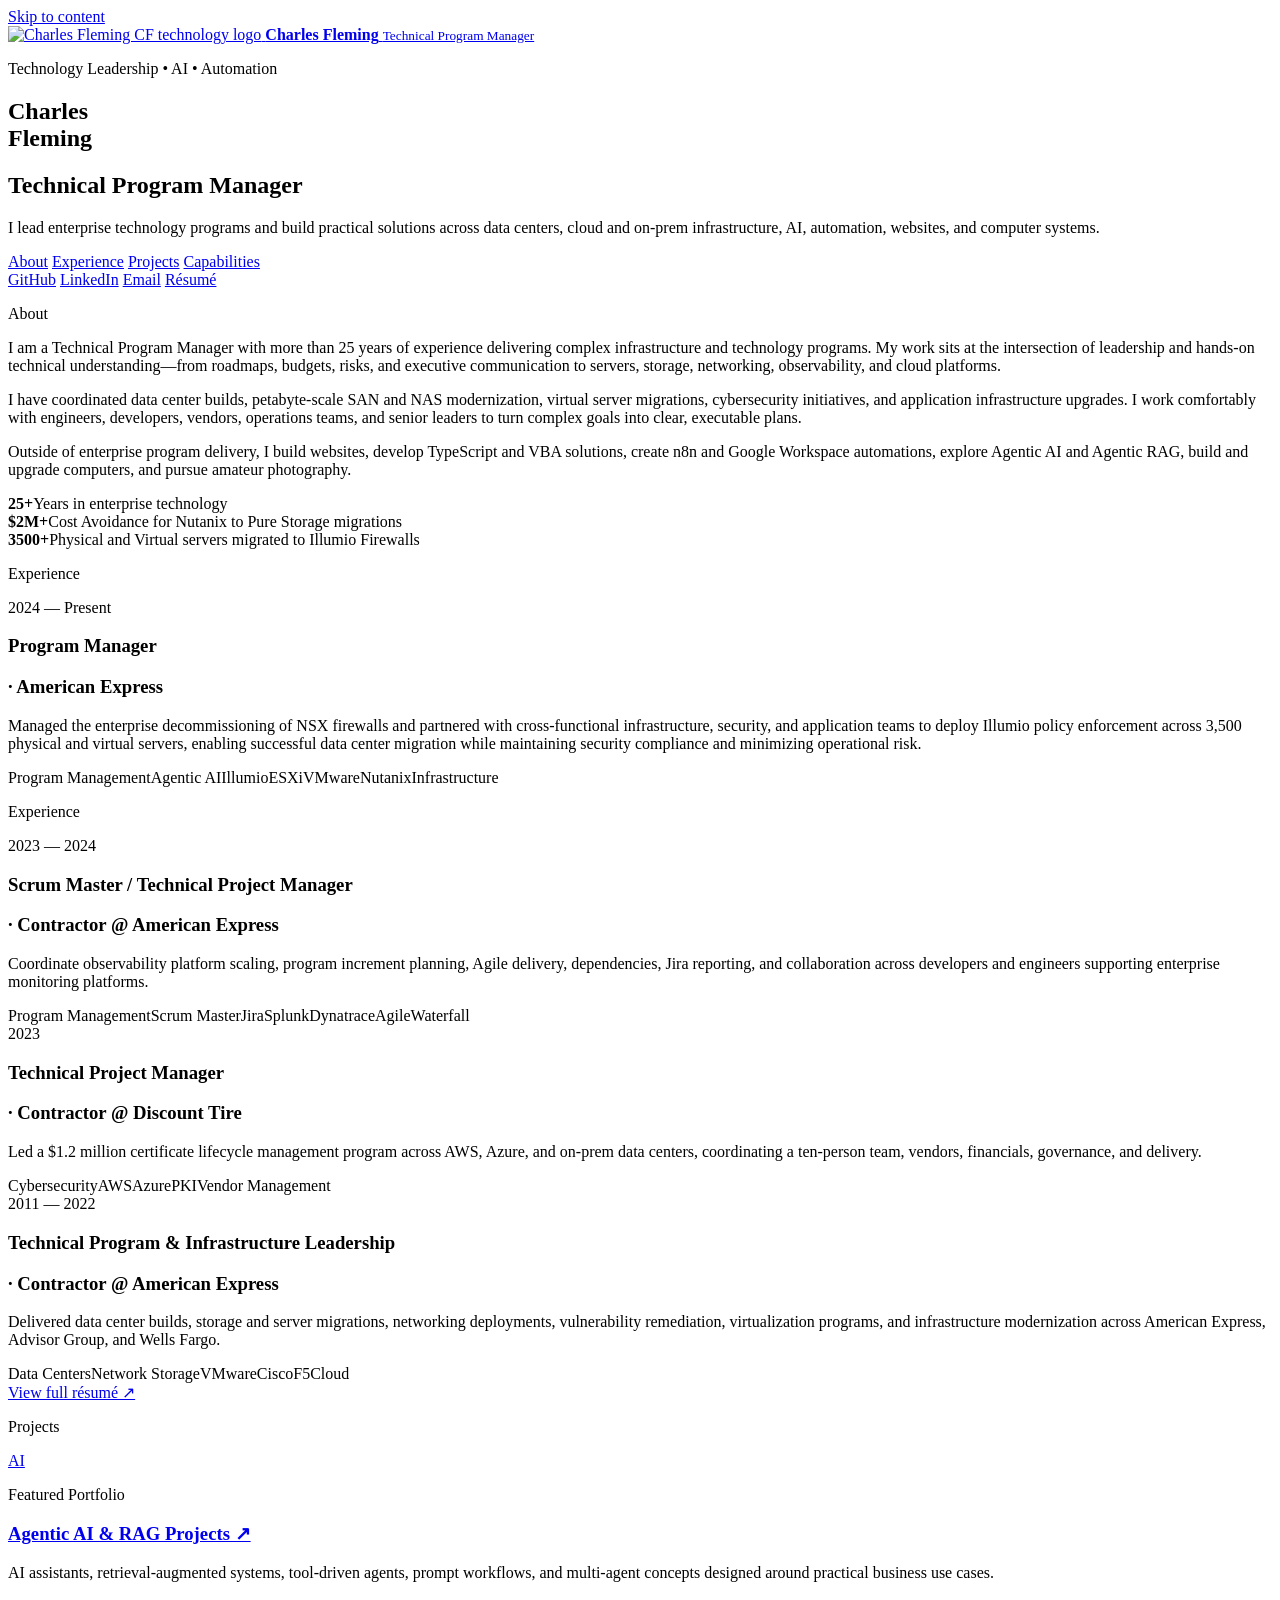
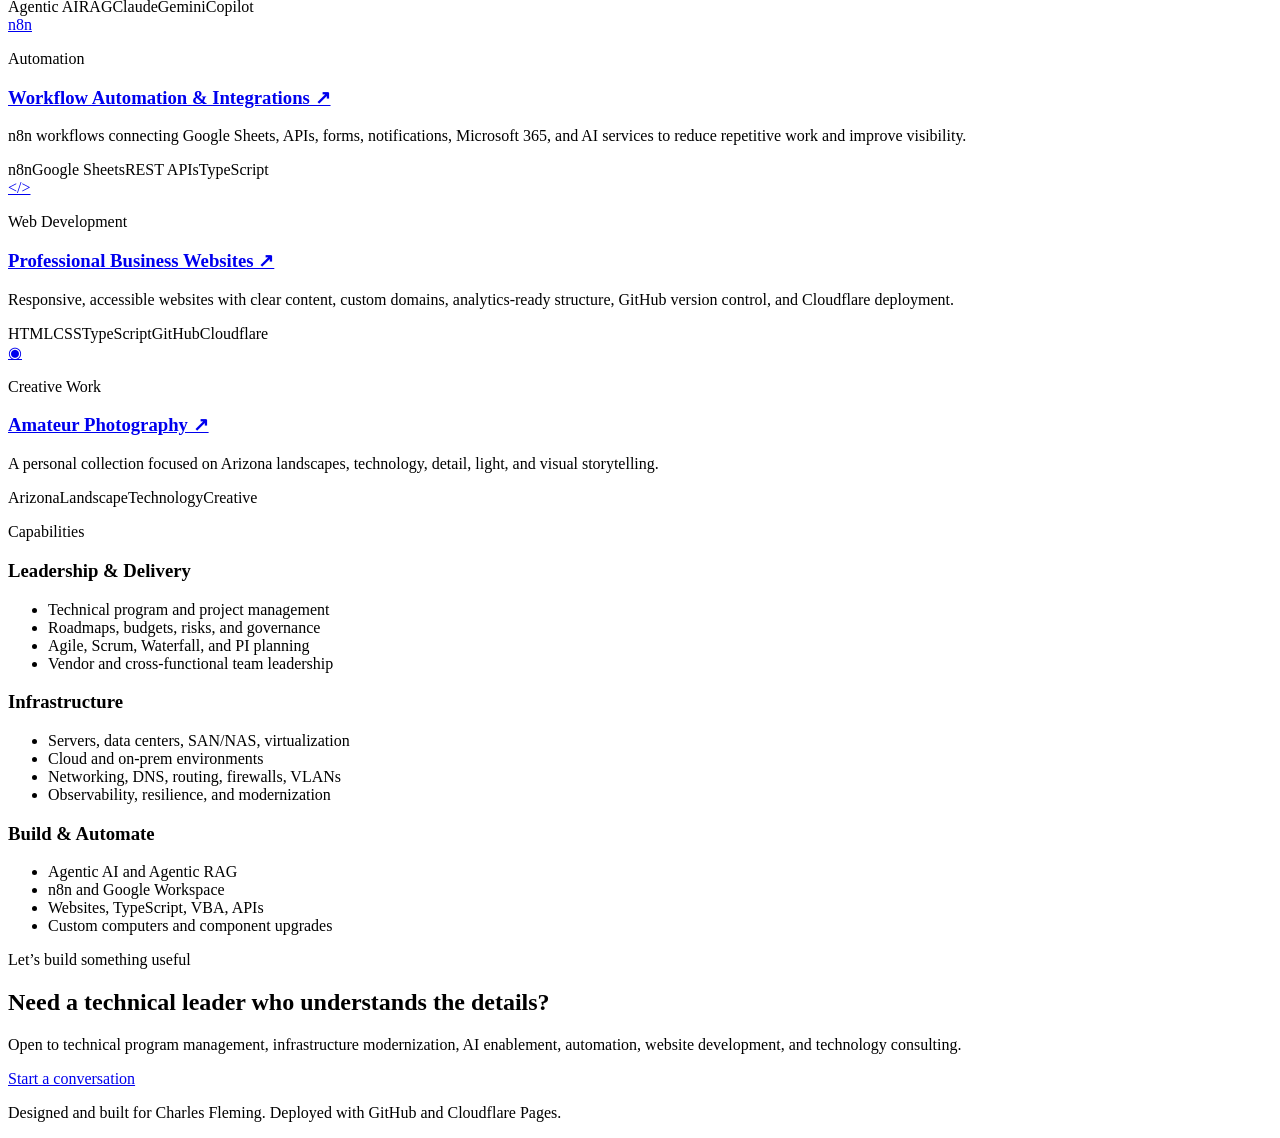
==== commit cd25ab22: "Add files via upload" ====
--- a/index.html
+++ b/index.html
@@ -1,261 +1,187 @@
-<!DOCTYPE html>
-
+<!doctype html>
 <html lang="en">
 <head>
-<meta charset="utf-8"/>
-<meta content="width=device-width, initial-scale=1" name="viewport"/>
-<meta content="Bathroom Wizards provides bathroom remodeling, custom tile, kitchen remodeling, and handyman services throughout the Phoenix metro area." name="description"/>
-<meta content="#0d0e13" name="theme-color"/>
-<meta content="Bathroom Wizards | Phoenix Remodeling" property="og:title"/>
-<meta content="Modern bathroom, tile, kitchen, and handyman work across the Phoenix metro area." property="og:description"/>
-<meta content="https://bathroom-wizards.com/assets/images/tub-tile-installation.jpg" property="og:image"/>
-<meta content="website" property="og:type"/>
-<meta content="https://bathroom-wizards.com/" property="og:url"/>
-<meta content="summary_large_image" name="twitter:card"/>
-<link href="https://bathroom-wizards.com/" rel="canonical"/>
-<title>Bathroom Wizards | Phoenix Remodeling &amp; Tile</title>
-<link href="assets/icons/wizard-logo.svg" rel="icon" type="image/svg+xml"/>
-<link href="https://fonts.googleapis.com" rel="preconnect"/>
-<link crossorigin="" href="https://fonts.gstatic.com" rel="preconnect"/>
-<link href="https://fonts.googleapis.com/css2?family=Manrope:wght@400;500;600;700;800&amp;family=Playfair+Display:wght@700&amp;display=swap" rel="stylesheet"/>
+  <meta charset="utf-8">
+  <meta name="viewport" content="width=device-width,initial-scale=1">
+  <meta name="description" content="Charles Fleming — Technical Program Manager specializing in enterprise infrastructure, cloud and on-prem systems, AI, automation, and web development.">
+  <meta name="theme-color" content="#0a192f">
+  <title>Charles Fleming | Technical Program Manager, AI & Infrastructure</title>
+  <link rel="preconnect" href="https://fonts.googleapis.com">
+  <link rel="preconnect" href="https://fonts.gstatic.com" crossorigin>
+  <link href="https://fonts.googleapis.com/css2?family=Inter:wght@400;500;600;700&display=swap" rel="stylesheet">
+  <link rel="stylesheet" href="assets/css/styles.css">
+</head>
+<body class="portfolio-home">
+  <a class="skip" href="#content">Skip to content</a>
+  <div class="cursor-glow" aria-hidden="true"></div>
 
-<link href="styles.css" rel="stylesheet"/>
-<script type="application/ld+json">
-  {"@context":"https://schema.org","@type":"HomeAndConstructionBusiness","name":"Bathroom Wizards","url":"https://bathroom-wizards.com/","telephone":"+1-602-600-8820","email":"Wayne.Trotter@bathroom-wizards.com","description":"Bathroom remodeling, custom tile, kitchen remodeling, and specialty handyman services throughout the Phoenix metro area.","areaServed":{"@type":"GeoCircle","geoMidpoint":{"@type":"GeoCoordinates","latitude":33.4484,"longitude":-112.0740},"geoRadius":"112654"},"sameAs":["https://www.thumbtack.com/az/chandler/junk-removal/wayne/service/370844242077794307"]}
-  </script>
-</head>
-<body>
-<div aria-hidden="true" class="site-loader"><div class="loader-mark"><img alt="" src="assets/icons/wizard-logo.svg"/><span>Bathroom Wizards</span></div></div>
-<a class="skip-link" href="#main">Skip to content</a>
-<header class="site-header" id="top">
-<div class="container nav-wrap">
-<a aria-label="Bathroom Wizards home" class="brand" href="#top">
-<img alt="Bathroom Wizards wizard logo" src="assets/icons/wizard-logo.svg"/>
-<span><strong>Bathroom</strong> Wizards</span>
-</a>
-<button aria-expanded="false" aria-label="Open navigation" class="menu-toggle"><span></span><span></span><span></span></button>
-<nav aria-label="Primary navigation" class="nav">
-<a href="#services">Services</a>
-<a href="#gallery">Gallery</a>
-<a href="#process">Process</a>
-<a href="#reviews">Reviews</a>
-<a href="#service-area">Service Area</a>
-<a class="nav-cta" href="#contact">Free Estimate</a>
-</nav>
-</div>
-</header>
-<main id="main">
-<section class="hero">
-<div aria-hidden="true" class="hero-media"></div>
-<div aria-hidden="true" class="hero-overlay"></div>
-<div class="container hero-content reveal">
-<div class="hero-badge"><span>2025 Top Pro</span><span>4.9 Rated reviews on Thumbtack</span><span>95 hires</span><span>7 years in business</span></div>
-<div class="eyebrow">Phoenix Metro Remodeling Specialists</div>
-<h1>Transforming everyday spaces into <span>works of craftsmanship.</span></h1>
-<p>Bathroom remodeling, custom tile, kitchen updates, and dependable specialty work—built carefully from the inside out.</p>
-<div class="hero-actions">
-<button class="button button-primary quote-trigger" type="button">Get a Free Estimate</button>
-<a class="button button-ghost" href="#gallery">View Our Work</a>
-</div>
-<div class="hero-trust">
-<span>Thoughtful preparation</span><span>Premium finishes</span><span>Clean, respectful job sites</span>
-</div>
-</div>
-<a aria-label="Scroll to services" class="scroll-cue" href="#services">↓</a>
-</section>
-<section class="stats section compact">
-<div class="container stats-grid">
-<article class="stat reveal"><strong>2025</strong><span>Thumbtack Top Pro</span></article>
-<article class="stat reveal"><strong class="counter" data-target="95">0</strong><span>Times hired on Thumbtack</span></article>
-<article class="stat reveal"><strong>25+</strong><span>Years in business</span></article>
-<article class="stat reveal"><strong>70</strong><span>Mile service radius</span></article>
-</div>
-</section>
-<section class="section" id="services">
-<div class="container">
-<div class="section-heading reveal">
-<div class="eyebrow">Our specialties</div>
-<h2>One trusted team for the details that make a remodel last.</h2>
-<p>From careful waterproofing and precise tile layout to complete room updates, Bathroom Wizards focuses on workmanship you can see—and preparation you can trust.</p>
-</div>
-<div class="service-grid">
-<article class="service-card reveal"><div class="service-icon">🛁</div><h3>Bathroom Remodeling</h3><p>Full and partial bathroom renovations, including tubs, showers, vanities, fixtures, flooring, and finish work.</p></article>
-<article class="service-card reveal"><div class="service-icon">🧱</div><h3>Custom Tile</h3><p>Large-format tile, decorative bands, niches, backsplashes, floors, and detailed layouts with clean lines.</p></article>
-<article class="service-card reveal"><div class="service-icon">🚿</div><h3>Shower Systems</h3><p>Professional substrate preparation, waterproofing, drainage, fixtures, and custom shower installations.</p></article>
-<article class="service-card reveal"><div class="service-icon">🍽️</div><h3>Kitchen Remodeling</h3><p>Backsplashes, flooring, fixture updates, cabinetry support, painting, and practical kitchen refreshes.</p></article>
-<article class="service-card reveal"><div class="service-icon">🎨</div><h3>Drywall &amp; Painting</h3><p>Repairs, texture matching, patching, trim, baseboards, and paint work that completes the room.</p></article>
-<article class="service-card reveal"><div class="service-icon">🔨</div><h3>Specialty &amp; Handyman Work</h3><p>Fixtures, trim, doors, repairs, assembly, and other finishing tasks handled with attention to detail.</p></article>
-</div>
-</div>
-</section>
-<section class="section split-section" id="process">
-<div class="container split-grid">
-<div class="split-image reveal"><img alt="Schluter waterproofing preparation in a custom shower" loading="lazy" src="assets/images/shower-waterproofing.jpg"/></div>
-<div class="split-copy reveal">
-<div class="eyebrow">Built right from the inside out</div>
-<h2>Beautiful tile begins with careful preparation.</h2>
-<p>A quality shower is more than the surface. Proper substrate work, waterproofing, layout, and fixture planning help protect your investment for years.</p>
-<ol class="steps">
-<li><span>01</span><div><strong>Plan</strong><p>We discuss your goals, materials, layout, budget, and project priorities.</p></div></li>
-<li><span>02</span><div><strong>Prepare</strong><p>Surfaces, plumbing locations, waterproofing, and details are addressed before finish work begins.</p></div></li>
-<li><span>03</span><div><strong>Craft</strong><p>Tile and finishes are installed with consistent spacing, alignment, and care.</p></div></li>
-<li><span>04</span><div><strong>Complete</strong><p>Final fixtures, touchups, cleanup, and walkthrough bring the space together.</p></div></li>
-</ol>
-</div>
-</div>
-</section>
-<section class="section gallery-section" id="gallery">
-<div class="container">
-<div class="section-heading reveal">
-<div class="eyebrow">Project gallery</div>
-<h2>Real work. Real progress. Professional results.</h2>
-</div>
-<div class="gallery-carousel reveal" aria-label="Bathroom Wizards project photo carousel">
-<div class="carousel-viewport">
-<div class="carousel-track" id="gallery-track" aria-live="polite"></div>
-</div>
-<button class="carousel-button carousel-prev" type="button" aria-label="Previous project photo">‹</button>
-<button class="carousel-button carousel-next" type="button" aria-label="Next project photo">›</button>
-<div class="carousel-dots" id="gallery-dots" aria-label="Choose a project photo"></div>
-<p class="gallery-status" id="gallery-status">Loading project photos…</p>
-</div>
-</div>
-</section>
-<section class="section before-after-section">
-<div class="container">
-<div class="section-heading reveal">
-<div class="eyebrow">Project transformation</div>
-<h2>From preparation to precision tilework.</h2>
-<p>Drag the slider to compare stages of the remodeling process. Replace these two demonstration images with matching before-and-after photos when available.</p>
-</div>
-<div aria-label="Before and after image comparison" class="comparison reveal">
-<img alt="Shower waterproofing before tile" src="assets/images/shower-waterproofing.jpg"/>
-<div class="comparison-after"><img alt="Tile installation stage" src="assets/images/tub-tile-installation.jpg"/></div>
-<input aria-label="Move before and after comparison slider" max="100" min="0" type="range" value="50"/>
-<div aria-hidden="true" class="comparison-handle"><span>↔</span></div>
-<span class="comparison-label before">Preparation</span><span class="comparison-label after">Tilework</span>
-</div>
-</div>
-</section>
+  <main class="portfolio-shell">
+    <aside class="portfolio-intro">
+      <a class="identity" href="#top" aria-label="Back to top">
+        <img src="assets/images/cf-logo.png" alt="Charles Fleming CF technology logo">
+        <span class="identity-copy">
+          <strong>Charles Fleming</strong>
+          <small>Technical Program Manager</small>
+        </span>
+      </a>
 
-<section class="section testimonials-section" id="customer-reviews">
-<div class="container">
-<div class="section-heading reveal">
-<div class="eyebrow">Featured customer reviews</div>
-<h2>Repeat customers. Referrals. Work homeowners are proud to recommend.</h2>
-<p>Recent feedback from customers who hired Wayne and the Bathroom Wizards team through Thumbtack.</p>
-</div>
-<div class="testimonials-grid">
-<article class="testimonial-card reveal">
-<div class="testimonial-top"><div aria-label="Five stars" class="stars">★★★★★</div><span class="verified-badge">Hired on Thumbtack</span></div>
-<p class="testimonial-quote">“We hired Wayne twice—for a kitchen hood installation and drywall repair. Great price, the results look great, and our dogs love him. Absolutely would hire him again and recommend without reservation.”</p>
-<div class="testimonial-footer"><div><strong>Kitchen Remodel Customer</strong><span>Kitchen hood installation &amp; drywall repair</span></div></div>
-</article>
-<article class="testimonial-card testimonial-featured reveal">
-<div class="testimonial-top"><div aria-label="Five stars" class="stars">★★★★★</div><span class="verified-badge">Hired on Thumbtack</span></div>
-<p class="testimonial-quote">“Wayne remodeled my guest bath and did a great job. The quoted schedule was completed on time, the work was done well, and the price was reasonable. They arrived on time—even a few minutes early.”</p>
-<p class="testimonial-quote testimonial-followup">“I later hired Wayne and his team for a partial renovation of my master bath. They were personable, professional, and completed the work ahead of schedule. Excellent work by a terrific contractor. I will call Bathroom Wizards when I start thinking about redoing my kitchen.”</p>
-<div class="testimonial-footer"><div><strong>Robert P.</strong><span>Guest and master bathroom remodeling • Nov. 19, 2025</span></div></div>
-</article>
-<article class="testimonial-card reveal">
-<div class="testimonial-top"><div aria-label="Five stars" class="stars">★★★★★</div><span class="verified-badge">Hired on Thumbtack</span></div>
-<p class="testimonial-quote">“Honest and friendly. Wayne and Roy were great to work with.”</p>
-<div class="testimonial-footer"><div><strong>Mike H.</strong><span>Cabinetry and fixture installation • Nov. 10, 2025</span></div></div>
-</article>
-</div>
-</div>
-</section>
-<section class="section reviews-section" id="reviews">
-<div class="container review-card reveal">
-<div>
-<div aria-label="Five stars" class="stars">★★★★★</div>
-<p class="eyebrow">Reviews &amp; trusted platforms</p>
-<h2>See why Phoenix-area homeowners trust Bathroom Wizards.</h2>
-<p>Explore verified customer feedback and learn more about our work, services, and professional reputation.</p>
-</div>
-<div aria-label="Review and professional profile links" class="review-actions">
-<div aria-label="Business experience and customer trust" class="trust-stats">
-<div class="trust-stat"><strong>2025 </strong><span>Top Pro Status</span></div>
-<div class="trust-stat"><strong>4.9 </strong><span>Rating on Thumbtack</span></div>
-<div class="trust-stat"><strong>95 </strong><span>Times hired on Thumbtack</span></div>
-<div class="trust-stat"><strong>7 </strong><span>Years in business</span></div>
-</div>
-<!-- Replace the placeholder below with your Google Reviews URL when available. -->
-<a class="button button-primary placeholder-link" data-placeholder="true" data-platform="Google Reviews" href="#google-reviews-url">★ Google Reviews</a>
-<a class="button button-primary" href="https://www.thumbtack.com/az/chandler/junk-removal/wayne/service/370844242077794307" rel="noopener noreferrer" target="_blank">★ Thumbtack Reviews</a>
-</div>
-</div>
-</section>
-<section class="section premium-cta">
-<div class="container premium-cta-inner reveal">
-<div><div class="eyebrow">Ready to plan your remodel?</div><h2>Bring your vision. We will bring the craftsmanship.</h2><p>Tell us about your bathroom, tile, kitchen, or specialty project and request a free estimate.</p></div>
-<div class="premium-cta-actions"><button class="button button-primary quote-trigger" type="button">Request an Estimate</button><a class="button button-ghost" href="tel:+16026008820">Call 602-600-8820</a></div>
-</div>
-</section>
-<section class="section" id="service-area">
-<div class="container area-grid area-grid-no-map">
-<div class="area-copy reveal">
-<div class="eyebrow">Service area</div>
-<h2>Serving the Phoenix Metro and surrounding communities.</h2>
-<p>Proudly serving homeowners throughout the Phoenix Metropolitan Area, including Scottsdale, Chandler, Gilbert, Mesa, Peoria, Glendale, Surprise, Goodyear, Buckeye, Queen Creek, Tempe, and surrounding communities. Our primary service area extends approximately 70 miles from central Phoenix; project availability may vary by location and scope.</p>
-<div class="city-list"><span>Phoenix</span><span>Scottsdale</span><span>Paradise Valley</span><span>Glendale</span><span>Peoria</span><span>Surprise</span><span>Sun City</span><span>Goodyear</span><span>Buckeye</span><span>Avondale</span><span>Litchfield Park</span><span>Tolleson</span><span>Tempe</span><span>Mesa</span><span>Gilbert</span><span>Chandler</span><span>Queen Creek</span><span>Apache Junction</span><span>Cave Creek</span><span>Carefree</span><span>Anthem</span><span>Fountain Hills</span></div>
-<div class="service-area-actions"><a class="button button-primary" href="#contact">Check Project Availability</a><a class="button button-ghost" href="tel:+16026008820">Call 602-600-8820</a></div></div>
+      <div class="intro-copy" id="top">
+        <p class="overline">Technology Leadership • AI • Automation</p>
+        <h1>Charles<br>Fleming</h1>
+        <h2>Technical Program Manager</h2>
+        <p class="intro-summary">I lead enterprise technology programs and build practical solutions across data centers, cloud and on-prem infrastructure, AI, automation, websites, and computer systems.</p>
+      </div>
 
-</div>
-</section>
-<section class="section contact-section" id="contact">
-<div class="container contact-grid">
-<div class="contact-copy reveal">
-<div class="eyebrow">Start your project</div>
-<h2>Tell us what you would like to transform.</h2>
-<p>Share a few project details and Bathroom Wizards will follow up to discuss your goals and next steps.</p>
-<div class="contact-details">
-<a href="tel:+16026008820"><span>Phone</span><strong>602-600-8820</strong></a>
-<a href="mailto:Wayne.Trotter@bathroom-wizards.com"><span>Email</span><strong>Wayne.Trotter@bathroom-wizards.com</strong></a>
-<div><span>Service Area</span><strong>Phoenix Metro &amp; surrounding area</strong></div>
-</div>
-</div>
-<form action="https://formspree.io/f/mkodqjal" class="contact-form reveal" method="POST">
-<input name="_subject" type="hidden" value="New Bathroom Wizards Website Inquiry"/>
-<input name="_format" type="hidden" value="plain"/>
-<input aria-hidden="true" autocomplete="off" class="honeypot" name="_gotcha" tabindex="-1" type="text"/>
-<div class="field-row"><label>Full name<input autocomplete="name" name="name" required="" type="text"/></label><label>Phone<input autocomplete="tel" name="phone" required="" type="tel"/></label></div>
-<label>Email<input autocomplete="email" name="email" required="" type="email"/></label>
-<label>Project type<select name="project_type"><option>Bathroom remodeling</option><option>Tile installation</option><option>Kitchen remodeling</option><option>Handyman / specialty work</option><option>Other</option></select></label>
-<label>Tell us about your project<textarea name="message" placeholder="Location, project goals, timeline, and any important details..." required="" rows="6"></textarea></label>
-<button class="button button-primary" type="submit">Request a Free Estimate</button>
-<p class="form-note">By submitting this form, you agree that Bathroom Wizards may contact you about your project.</p>
-</form>
-</div>
-</section>
-</main>
-<footer class="footer">
-<div class="container footer-grid">
-<div><a class="brand" href="#top"><img alt="" src="assets/icons/wizard-logo.svg"/><span><strong>Bathroom</strong> Wizards</span></a><p>Bathroom remodeling, custom tile, kitchen updates, and specialty work throughout the Phoenix metro area.</p></div>
-<div><h3>Contact</h3><a href="tel:+16026008820">602-600-8820</a><a href="mailto:Wayne.Trotter@bathroom-wizards.com">Wayne.Trotter@bathroom-wizards.com</a></div>
-<div><h3>Explore</h3><a href="#services">Services</a><a href="#gallery">Gallery</a><a href="#reviews">Reviews &amp; Thumbtack</a><a href="#service-area">Service Area</a><a href="#contact">Free Estimate</a></div>
-</div>
-<div class="container footer-bottom"><span>© <span id="year"></span> Bathroom Wizards. All rights reserved.</span><span>Bathroom-wizards.com</span></div>
-</footer>
-<div class="mobile-actions"><a href="tel:+16026008820">Call</a><a href="sms:+16026008820">Text</a><button class="quote-trigger" type="button">Estimate</button></div>
-<dialog aria-label="Expanded project photo" class="lightbox">
-<button aria-label="Close image" class="lightbox-close">×</button><img alt="" src=""/><p></p>
-</dialog>
-<dialog aria-labelledby="quote-title" class="quote-modal">
-<button aria-label="Close estimate form" class="quote-close" type="button">×</button>
-<div class="quote-modal-copy"><div class="eyebrow">Free estimate request</div><h2 id="quote-title">Tell us about your project.</h2><p>Share a few details and Bathroom Wizards will follow up to discuss scope, timing, and next steps.</p></div>
-<form action="https://formspree.io/f/mkodqjal" class="contact-form modal-form" method="POST">
-<input name="_subject" type="hidden" value="New Bathroom Wizards Quick Estimate Request"/>
-<input aria-hidden="true" autocomplete="off" class="honeypot" name="_gotcha" tabindex="-1" type="text"/>
-<div class="field-row"><label>Full name<input autocomplete="name" name="name" required="" type="text"/></label><label>Phone<input autocomplete="tel" name="phone" required="" type="tel"/></label></div>
-<label>Email<input autocomplete="email" name="email" required="" type="email"/></label>
-<label>Project type<select name="project_type"><option>Bathroom remodeling</option><option>Tile installation</option><option>Kitchen remodeling</option><option>Handyman / specialty work</option><option>Other</option></select></label>
-<label>Project details<textarea name="message" placeholder="City, project goals, desired timeline, and any important details..." required="" rows="4"></textarea></label>
-<button class="button button-primary" type="submit">Send Estimate Request</button>
-</form>
-</dialog>
+      <nav class="section-nav" aria-label="Page sections">
+        <a href="#about"><span></span>About</a>
+        <a href="#experience"><span></span>Experience</a>
+        <a href="#projects"><span></span>Projects</a>
+        <a href="#capabilities"><span></span>Capabilities</a>
+      </nav>
 
-<script src="gallery-config.js"></script>
-<script src="script.js"></script>
+      <div class="intro-links">
+        <a href="https://github.com/" target="_blank" rel="noopener" aria-label="GitHub">GitHub</a>
+        <a href="https://www.linkedin.com/in/charles-g-fleming/" target="_blank" rel="noopener">LinkedIn</a>
+        <a href="mailto:charles.g.fleming@gmail.com">Email</a>
+        <a href="assets/docs/Charles-Fleming-Resume-2024.docx" download>Résumé</a>
+      </div>
+    </aside>
+
+    <div class="portfolio-content" id="content">
+      <section id="about" class="content-section">
+        <p class="mobile-section-title">About</p>
+        <div class="prose">
+          <p>I am a Technical Program Manager with more than 25 years of experience delivering complex infrastructure and technology programs. My work sits at the intersection of leadership and hands-on technical understanding—from roadmaps, budgets, risks, and executive communication to servers, storage, networking, observability, and cloud platforms.</p>
+          <p>I have coordinated data center builds, petabyte-scale SAN and NAS modernization, virtual server migrations, cybersecurity initiatives, and application infrastructure upgrades. I work comfortably with engineers, developers, vendors, operations teams, and senior leaders to turn complex goals into clear, executable plans.</p>
+          <p>Outside of enterprise program delivery, I build websites, develop TypeScript and VBA solutions, create n8n and Google Workspace automations, explore Agentic AI and Agentic RAG, build and upgrade computers, and pursue amateur photography.</p>
+        </div>
+
+        <div class="metric-grid" aria-label="Career highlights">
+          <div><strong>25+</strong><span>Years in enterprise technology</span></div>
+          <div><strong>$2M+</strong><span>Cost Avoidance for Nutanix to Pure Storage migrations</span></div>
+          <div><strong>3500+</strong><span>Physical and Virtual servers migrated to Illumio Firewalls</span></div>
+        </div>
+      </section>
+      <section id="experience" class="content-section">
+        <p class="mobile-section-title">Experience</p>
+        <div class="experience-list">
+          <article class="experience-item">
+            <div class="experience-date">2024 — Present</div>
+            <div>
+              <h3>Program Manager </h3> <h3> <span> · American Express</span></h3>
+              <p>Managed the enterprise decommissioning of NSX firewalls and partnered with cross-functional infrastructure, security, and application teams to deploy Illumio policy enforcement across 3,500 physical and virtual servers, enabling successful data center migration while maintaining security compliance and minimizing operational risk.</p>
+              <div class="tech-list"><span>Program Management</span><span>Agentic AI</span><span>Illumio</span><span>ESXi</span><span>VMware</span><span>Nutanix</span><span>Infrastructure</span></div>
+            </div>
+          </article>
+
+      <section id="experience" class="content-section">
+        <p class="mobile-section-title">Experience</p>
+        <div class="experience-list">
+          <article class="experience-item">
+            <div class="experience-date">2023 — 2024</div>
+            <div>
+              <h3>Scrum Master / Technical Project Manager</h3> <h3> <span>· Contractor @ American Express</span></h3>
+              <p>Coordinate observability platform scaling, program increment planning, Agile delivery, dependencies, Jira reporting, and collaboration across developers and engineers supporting enterprise monitoring platforms.</p>
+              <div class="tech-list"><span>Program Management</span><span>Scrum Master</span><span>Jira</span><span>Splunk</span><span>Dynatrace</span><span>Agile</span><span>Waterfall</span></div>
+            </div>
+          </article>
+
+          <article class="experience-item">
+            <div class="experience-date">2023</div>
+            <div>
+              <h3>Technical Project Manager </h3> <h3> <span>· Contractor @ Discount Tire</span></h3>
+              <p>Led a $1.2 million certificate lifecycle management program across AWS, Azure, and on-prem data centers, coordinating a ten-person team, vendors, financials, governance, and delivery.</p>
+              <div class="tech-list"><span>Cybersecurity</span><span>AWS</span><span>Azure</span><span>PKI</span><span>Vendor Management</span></div>
+            </div>
+          </article>
+
+          <article class="experience-item">
+            <div class="experience-date">2011 — 2022</div>
+            <div>
+              <h3>Technical Program & Infrastructure Leadership</h3><h3><span>· Contractor @ American Express</span></h3>
+              <p>Delivered data center builds, storage and server migrations, networking deployments, vulnerability remediation, virtualization programs, and infrastructure modernization across American Express, Advisor Group, and Wells Fargo.</p>
+              <div class="tech-list"><span>Data Centers</span><span>Network Storage</span><span>VMware</span><span>Cisco</span><span>F5</span><span>Cloud</span></div>
+            </div>
+          </article>
+        </div>
+        <a class="text-link" href="assets/docs/Charles-Fleming-Resume-2024.docx" download>View full résumé ↗</a>
+      </section>
+
+      <section id="projects" class="content-section">
+        <p class="mobile-section-title">Projects</p>
+        <div class="featured-projects">
+          <article class="featured-project">
+            <a class="project-visual visual-ai" href="ai-projects.html" aria-label="View AI projects"><span>AI</span></a>
+            <div class="project-copy">
+              <p class="project-type">Featured Portfolio</p>
+              <h3><a href="ai-projects.html">Agentic AI & RAG Projects ↗</a></h3>
+              <p>AI assistants, retrieval-augmented systems, tool-driven agents, prompt workflows, and multi-agent concepts designed around practical business use cases.</p>
+              <div class="tech-list"><span>Agentic AI</span><span>RAG</span><span>Claude</span><span>Gemini</span><span>Copilot</span></div>
+            </div>
+          </article>
+
+          <article class="featured-project">
+            <a class="project-visual visual-auto" href="web-automation.html" aria-label="View automation projects"><span>n8n</span></a>
+            <div class="project-copy">
+              <p class="project-type">Automation</p>
+              <h3><a href="web-automation.html">Workflow Automation & Integrations ↗</a></h3>
+              <p>n8n workflows connecting Google Sheets, APIs, forms, notifications, Microsoft 365, and AI services to reduce repetitive work and improve visibility.</p>
+              <div class="tech-list"><span>n8n</span><span>Google Sheets</span><span>REST APIs</span><span>TypeScript</span></div>
+            </div>
+          </article>
+
+          <article class="featured-project">
+            <a class="project-visual visual-web" href="web-automation.html" aria-label="View web development portfolio"><span>&lt;/&gt;</span></a>
+            <div class="project-copy">
+              <p class="project-type">Web Development</p>
+              <h3><a href="web-automation.html">Professional Business Websites ↗</a></h3>
+              <p>Responsive, accessible websites with clear content, custom domains, analytics-ready structure, GitHub version control, and Cloudflare deployment.</p>
+              <div class="tech-list"><span>HTML</span><span>CSS</span><span>TypeScript</span><span>GitHub</span><span>Cloudflare</span></div>
+            </div>
+          </article>
+
+          <article class="featured-project">
+            <a class="project-visual visual-photo" href="photography.html" aria-label="View photography portfolio"><span>◉</span></a>
+            <div class="project-copy">
+              <p class="project-type">Creative Work</p>
+              <h3><a href="photography.html">Amateur Photography ↗</a></h3>
+              <p>A personal collection focused on Arizona landscapes, technology, detail, light, and visual storytelling.</p>
+              <div class="tech-list"><span>Arizona</span><span>Landscape</span><span>Technology</span><span>Creative</span></div>
+            </div>
+          </article>
+        </div>
+      </section>
+
+      <section id="capabilities" class="content-section">
+        <p class="mobile-section-title">Capabilities</p>
+        <div class="capability-columns">
+          <div>
+            <h3>Leadership & Delivery</h3>
+            <ul><li>Technical program and project management</li><li>Roadmaps, budgets, risks, and governance</li><li>Agile, Scrum, Waterfall, and PI planning</li><li>Vendor and cross-functional team leadership</li></ul>
+          </div>
+          <div>
+            <h3>Infrastructure</h3>
+            <ul><li>Servers, data centers, SAN/NAS, virtualization</li><li>Cloud and on-prem environments</li><li>Networking, DNS, routing, firewalls, VLANs</li><li>Observability, resilience, and modernization</li></ul>
+          </div>
+          <div>
+            <h3>Build & Automate</h3>
+            <ul><li>Agentic AI and Agentic RAG</li><li>n8n and Google Workspace</li><li>Websites, TypeScript, VBA, APIs</li><li>Custom computers and component upgrades</li></ul>
+          </div>
+        </div>
+      </section>
+
+      <section class="contact-simple">
+        <p class="overline">Let’s build something useful</p>
+        <h2>Need a technical leader who understands the details?</h2>
+        <p>Open to technical program management, infrastructure modernization, AI enablement, automation, website development, and technology consulting.</p>
+        <a class="outline-button" href="mailto:charles.g.fleming@gmail.com">Start a conversation</a>
+      </section>
+
+      <footer class="portfolio-footer">
+        <p>Designed and built for Charles Fleming. Deployed with GitHub and Cloudflare Pages.</p>
+      </footer>
+    </div>
+  </main>
+  <script src="assets/js/app.js"></script>
 </body>
 </html>
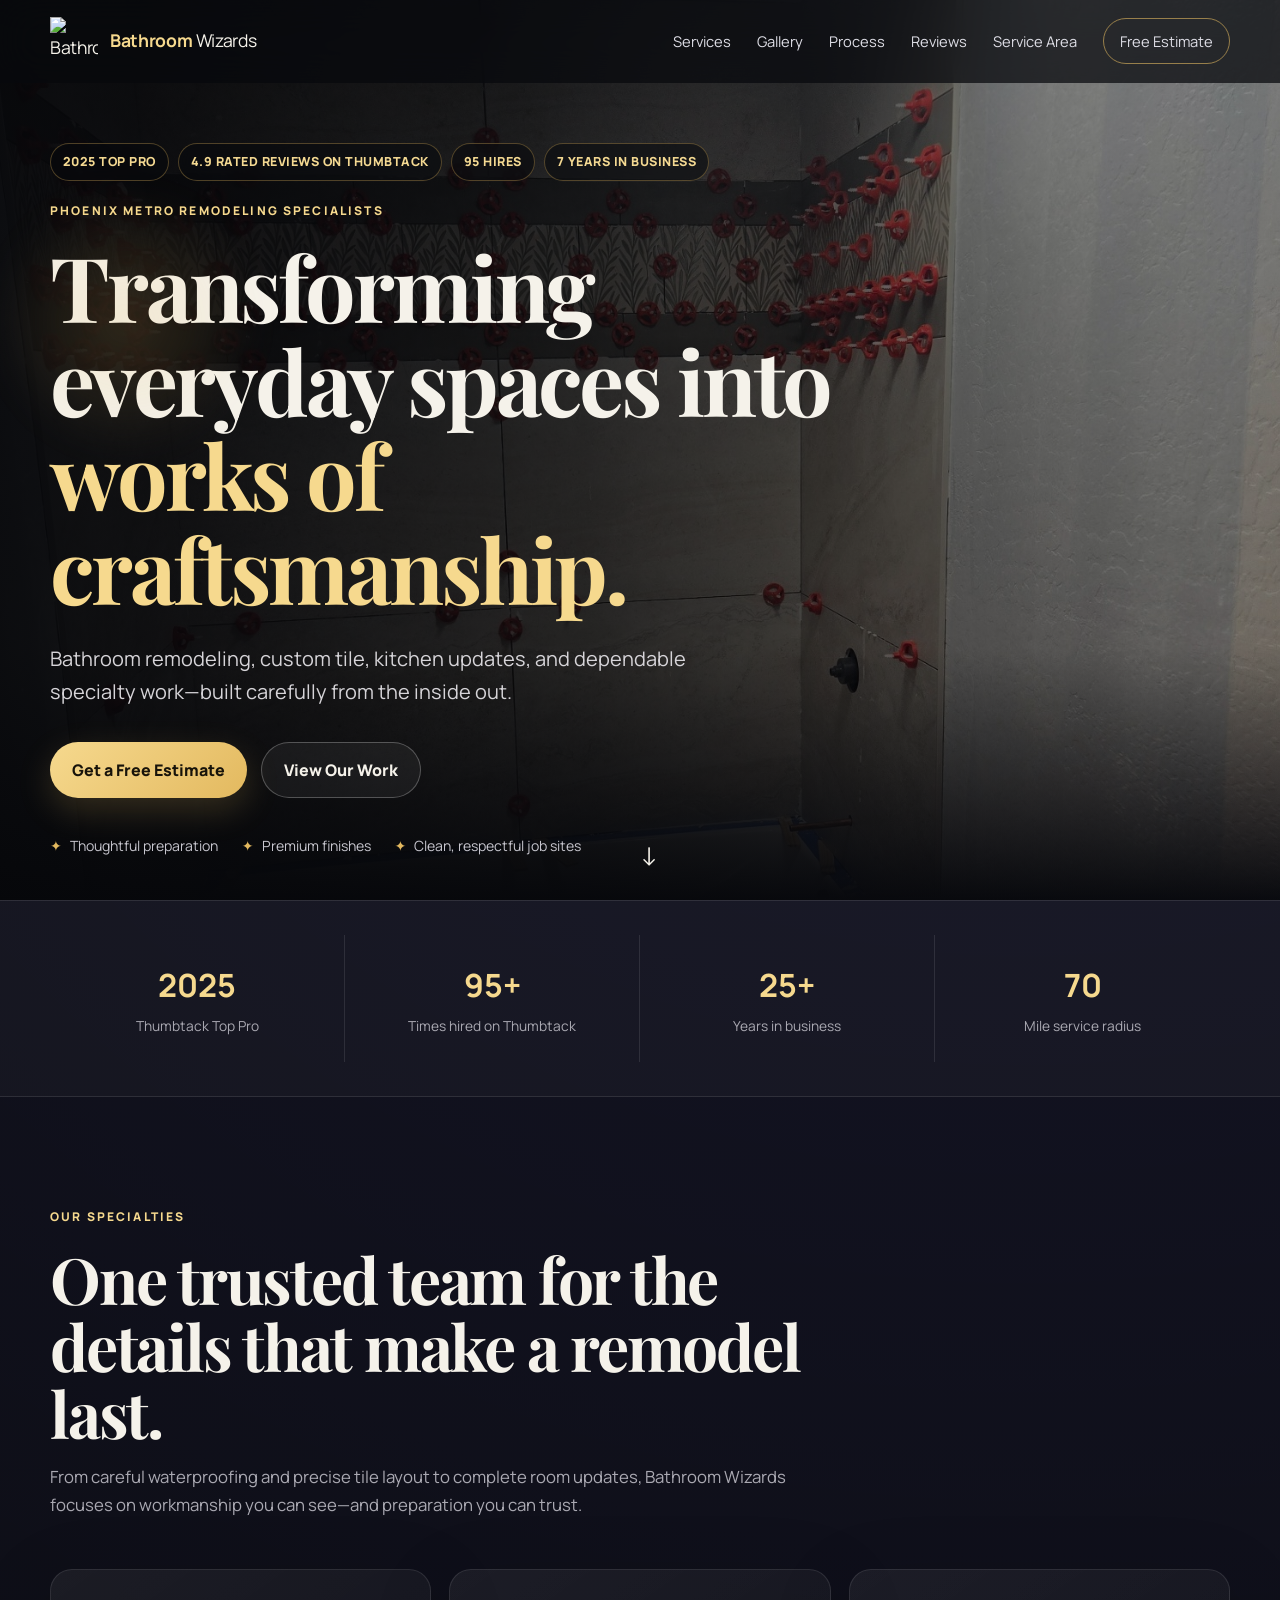
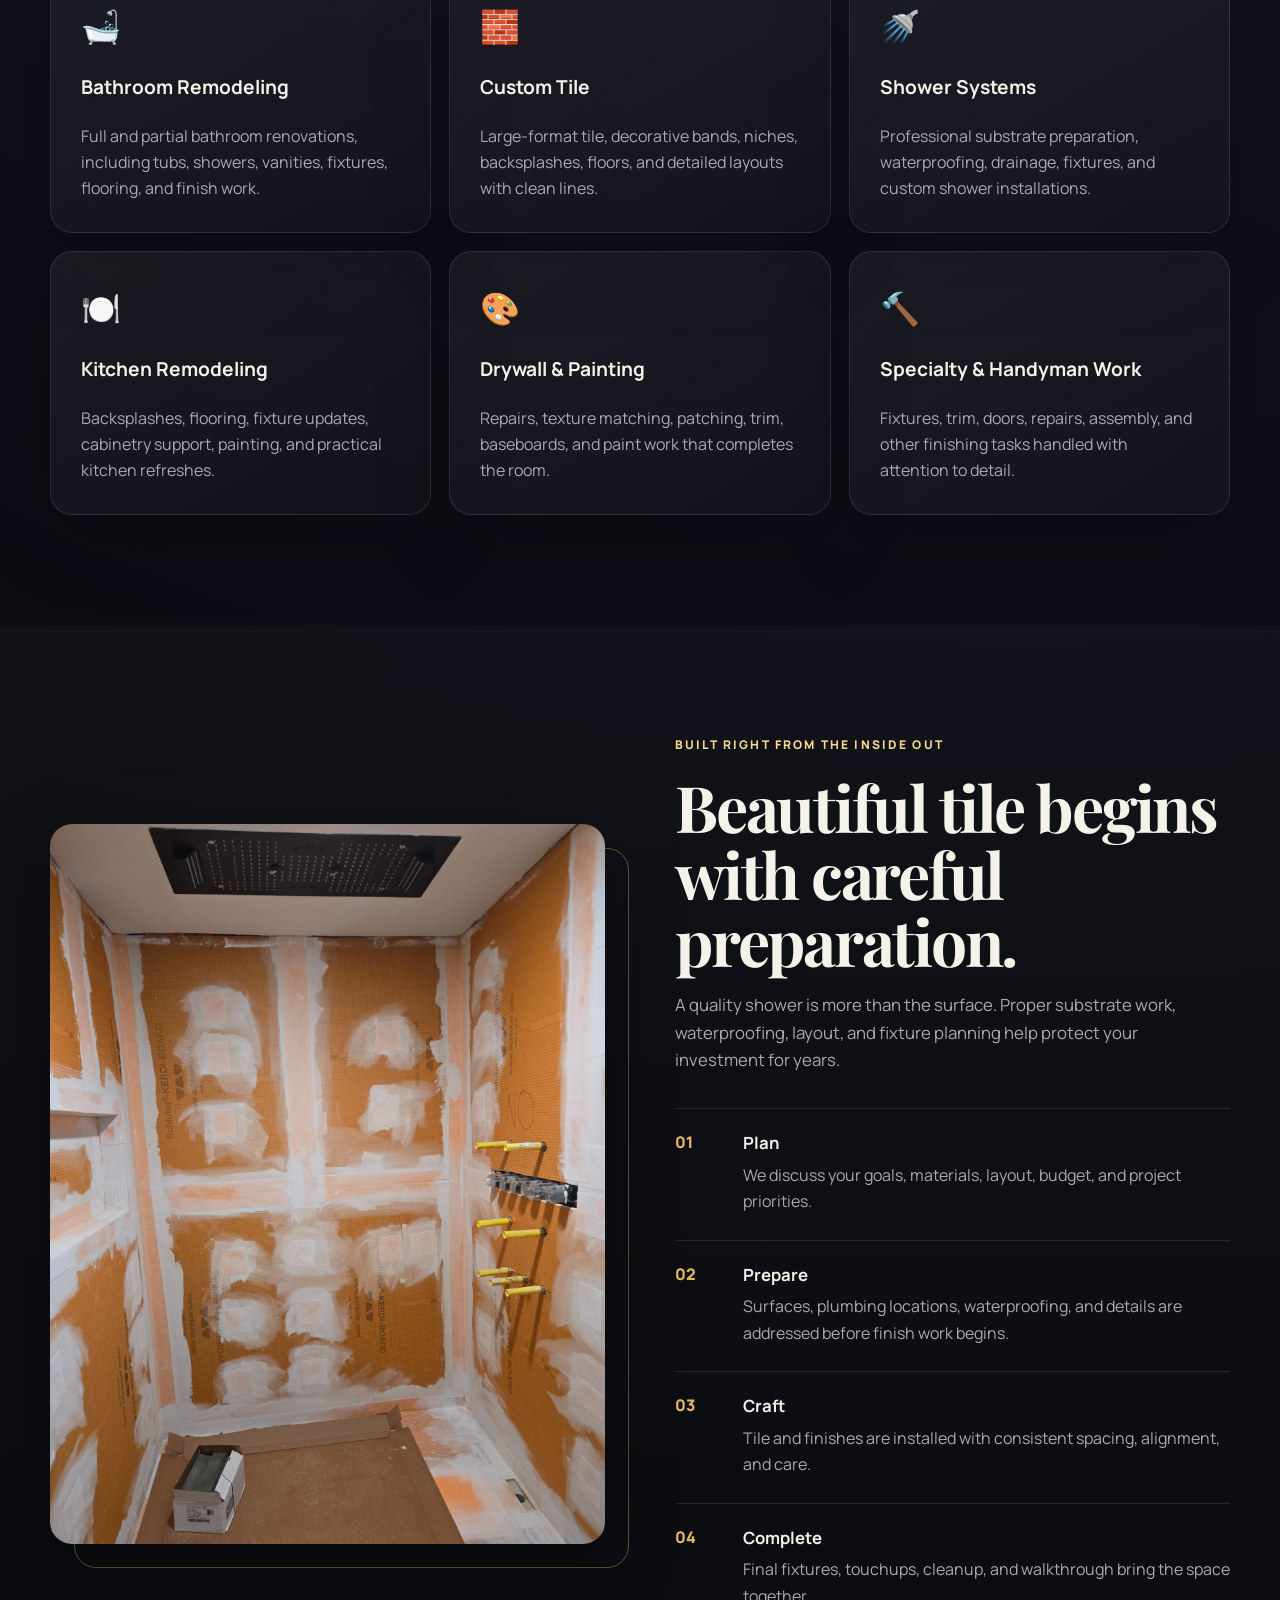
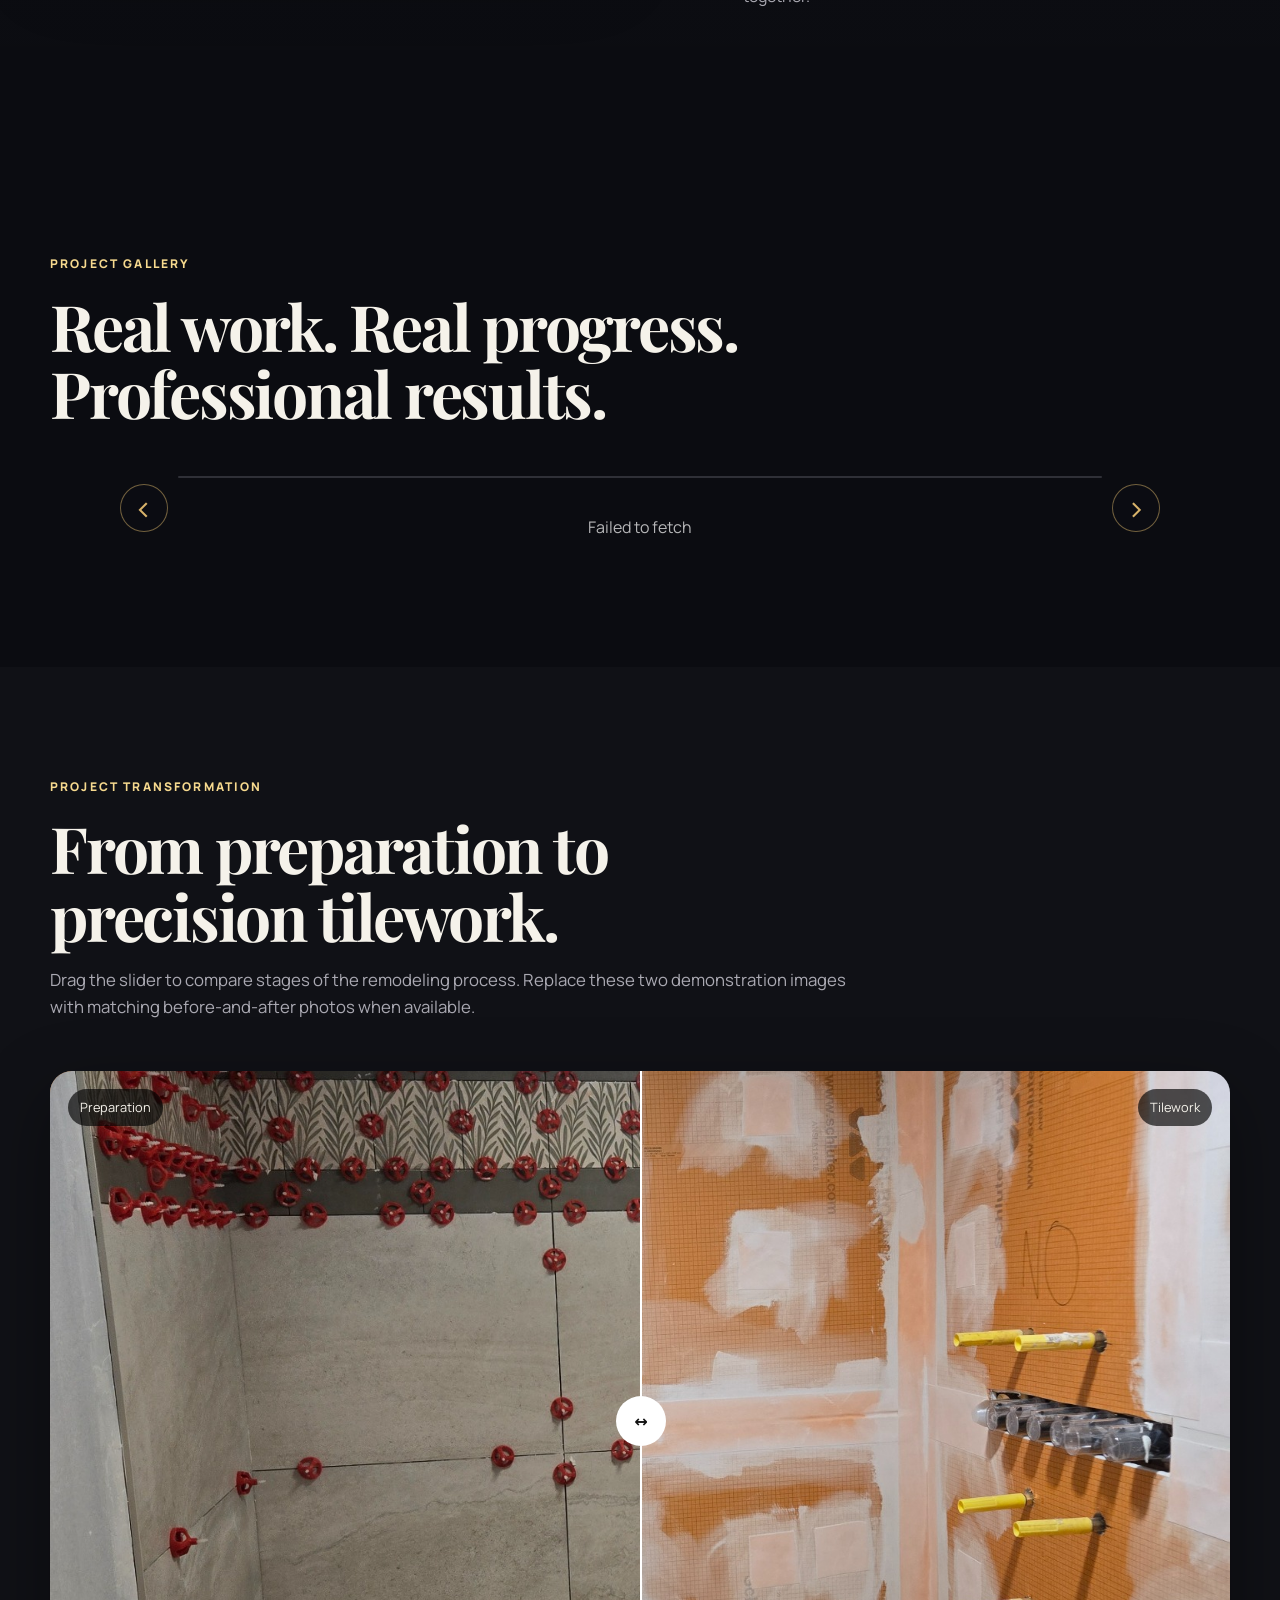
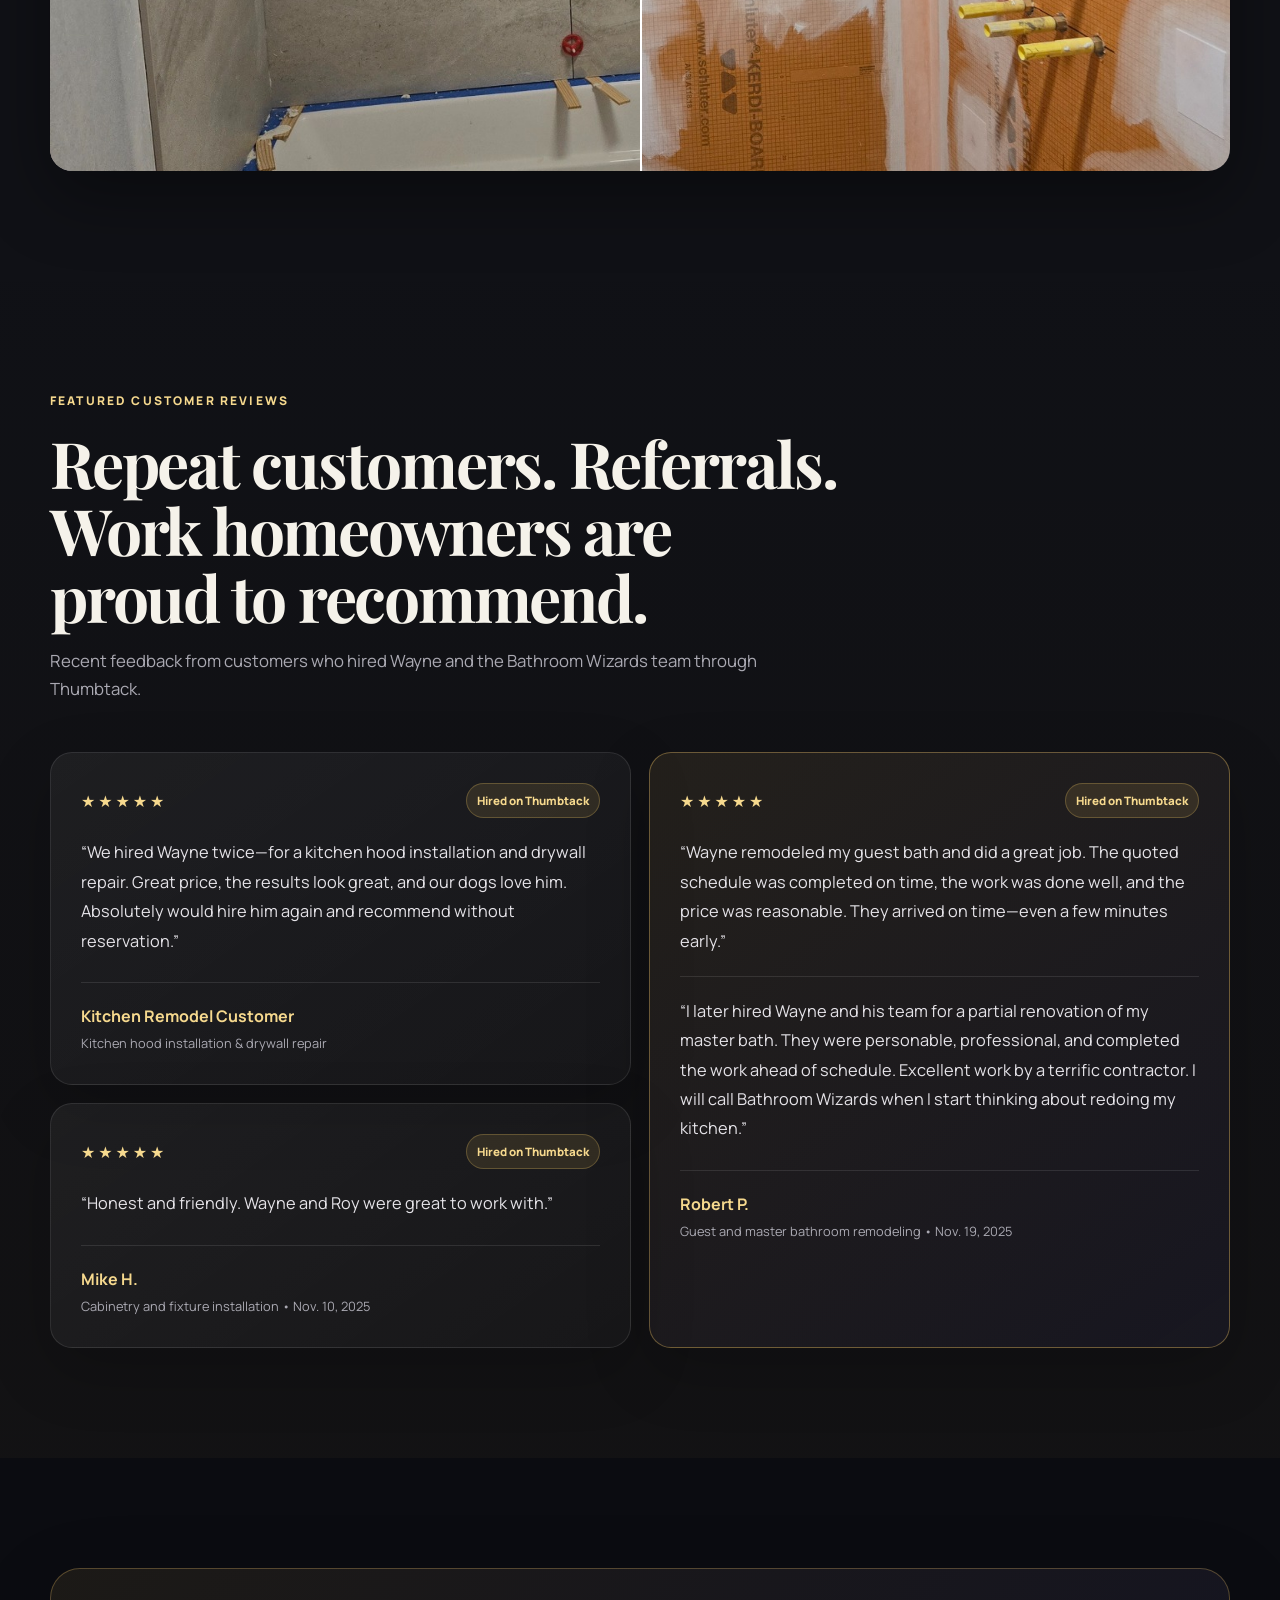
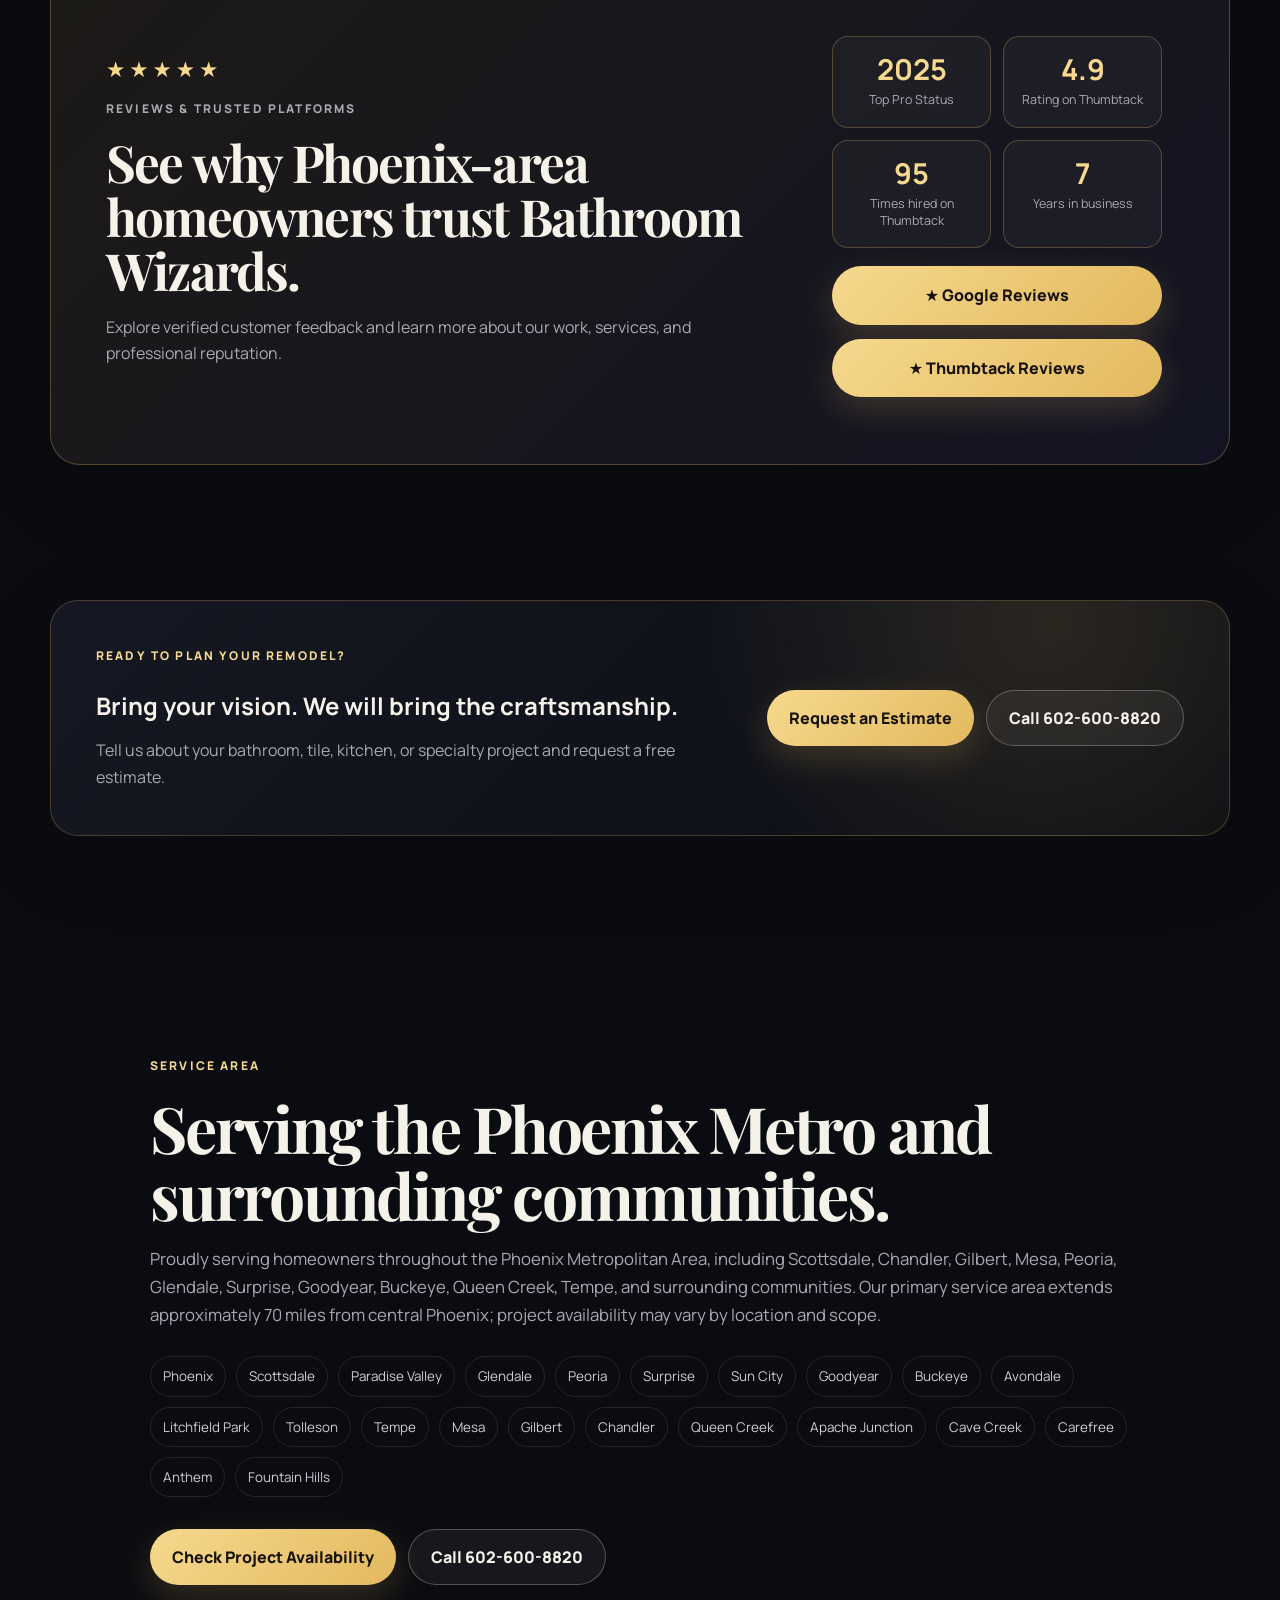
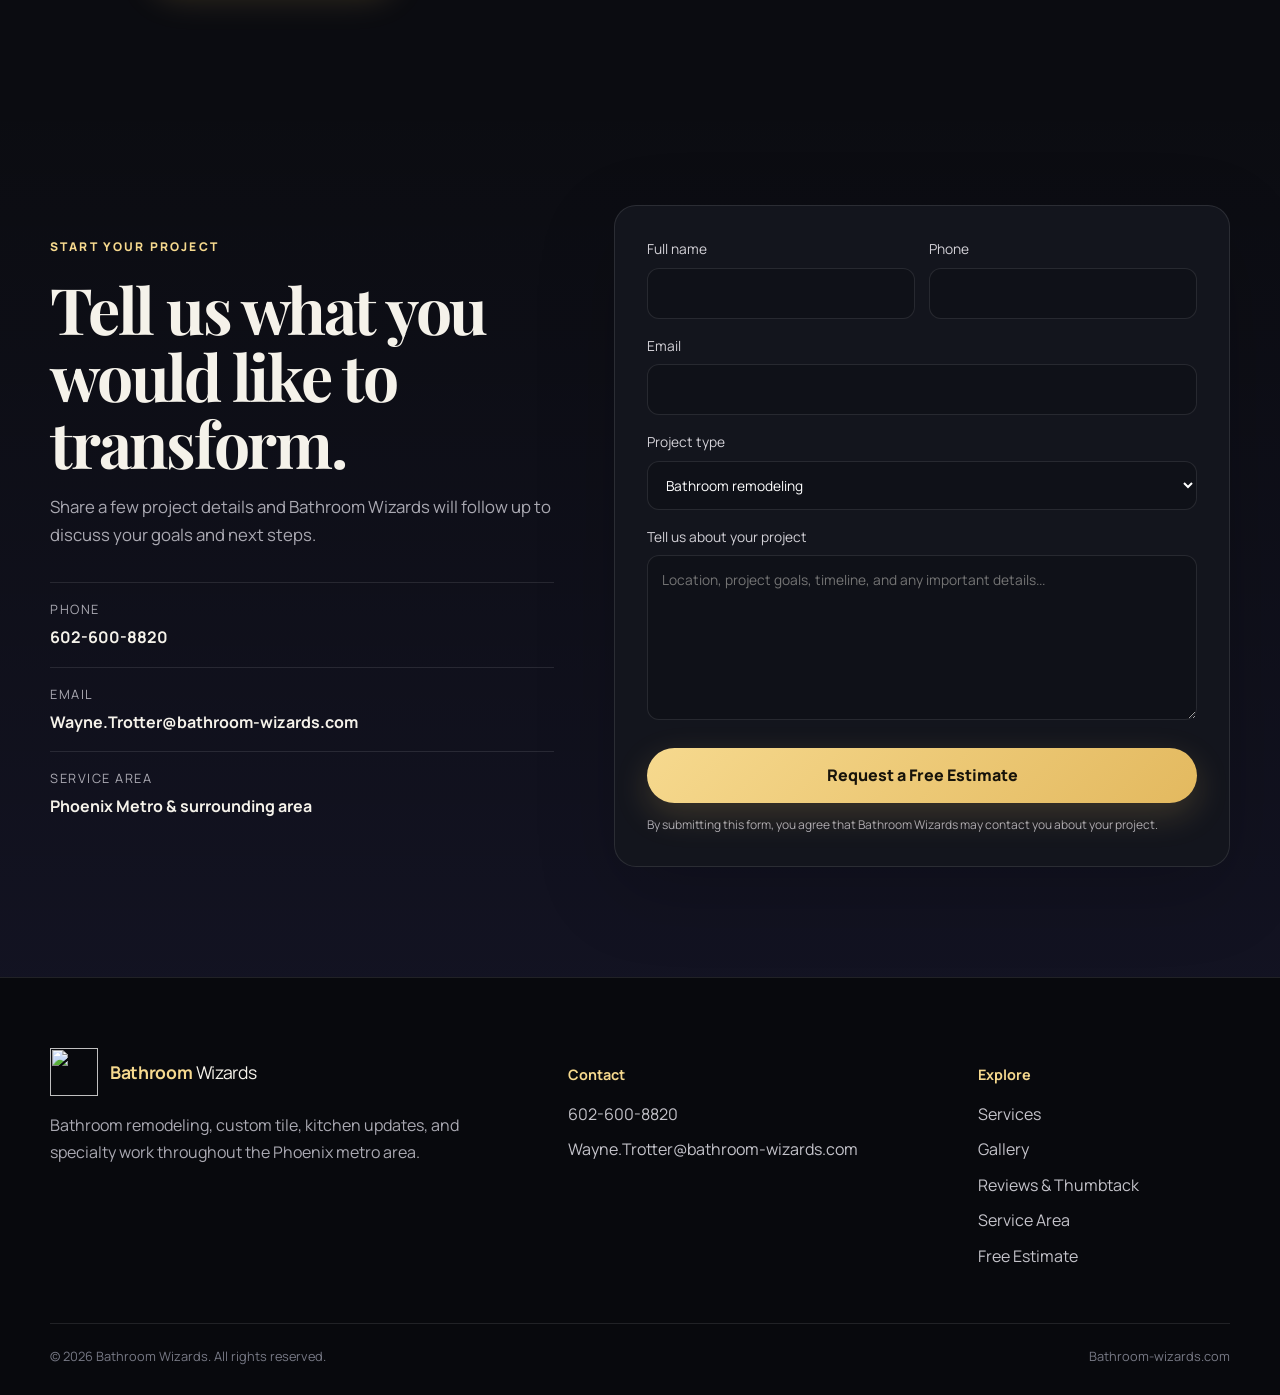
==== commit 3ce825f7: "Add files via upload" ====
--- a/index.html
+++ b/index.html
@@ -1,187 +1,261 @@
-<!doctype html>
+<!DOCTYPE html>
+
 <html lang="en">
 <head>
-  <meta charset="utf-8">
-  <meta name="viewport" content="width=device-width,initial-scale=1">
-  <meta name="description" content="Charles Fleming — Technical Program Manager specializing in enterprise infrastructure, cloud and on-prem systems, AI, automation, and web development.">
-  <meta name="theme-color" content="#0a192f">
-  <title>Charles Fleming | Technical Program Manager, AI & Infrastructure</title>
-  <link rel="preconnect" href="https://fonts.googleapis.com">
-  <link rel="preconnect" href="https://fonts.gstatic.com" crossorigin>
-  <link href="https://fonts.googleapis.com/css2?family=Inter:wght@400;500;600;700&display=swap" rel="stylesheet">
-  <link rel="stylesheet" href="assets/css/styles.css">
+<meta charset="utf-8"/>
+<meta content="width=device-width, initial-scale=1" name="viewport"/>
+<meta content="Bathroom Wizards provides bathroom remodeling, custom tile, kitchen remodeling, and handyman services throughout the Phoenix metro area." name="description"/>
+<meta content="#0d0e13" name="theme-color"/>
+<meta content="Bathroom Wizards | Phoenix Remodeling" property="og:title"/>
+<meta content="Modern bathroom, tile, kitchen, and handyman work across the Phoenix metro area." property="og:description"/>
+<meta content="https://bathroom-wizards.com/assets/images/tub-tile-installation.jpg" property="og:image"/>
+<meta content="website" property="og:type"/>
+<meta content="https://bathroom-wizards.com/" property="og:url"/>
+<meta content="summary_large_image" name="twitter:card"/>
+<link href="https://bathroom-wizards.com/" rel="canonical"/>
+<title>Bathroom Wizards | Phoenix Remodeling &amp; Tile</title>
+<link href="assets/icons/wizard-logo.svg" rel="icon" type="image/svg+xml"/>
+<link href="https://fonts.googleapis.com" rel="preconnect"/>
+<link crossorigin="" href="https://fonts.gstatic.com" rel="preconnect"/>
+<link href="https://fonts.googleapis.com/css2?family=Manrope:wght@400;500;600;700;800&amp;family=Playfair+Display:wght@700&amp;display=swap" rel="stylesheet"/>
+
+<link href="styles.css" rel="stylesheet"/>
+<script type="application/ld+json">
+  {"@context":"https://schema.org","@type":"HomeAndConstructionBusiness","name":"Bathroom Wizards","url":"https://bathroom-wizards.com/","telephone":"+1-602-600-8820","email":"Wayne.Trotter@bathroom-wizards.com","description":"Bathroom remodeling, custom tile, kitchen remodeling, and specialty handyman services throughout the Phoenix metro area.","areaServed":{"@type":"GeoCircle","geoMidpoint":{"@type":"GeoCoordinates","latitude":33.4484,"longitude":-112.0740},"geoRadius":"112654"},"sameAs":["https://www.thumbtack.com/az/chandler/junk-removal/wayne/service/370844242077794307"]}
+  </script>
 </head>
-<body class="portfolio-home">
-  <a class="skip" href="#content">Skip to content</a>
-  <div class="cursor-glow" aria-hidden="true"></div>
-
-  <main class="portfolio-shell">
-    <aside class="portfolio-intro">
-      <a class="identity" href="#top" aria-label="Back to top">
-        <img src="assets/images/cf-logo.png" alt="Charles Fleming CF technology logo">
-        <span class="identity-copy">
-          <strong>Charles Fleming</strong>
-          <small>Technical Program Manager</small>
-        </span>
-      </a>
-
-      <div class="intro-copy" id="top">
-        <p class="overline">Technology Leadership • AI • Automation</p>
-        <h1>Charles<br>Fleming</h1>
-        <h2>Technical Program Manager</h2>
-        <p class="intro-summary">I lead enterprise technology programs and build practical solutions across data centers, cloud and on-prem infrastructure, AI, automation, websites, and computer systems.</p>
-      </div>
-
-      <nav class="section-nav" aria-label="Page sections">
-        <a href="#about"><span></span>About</a>
-        <a href="#experience"><span></span>Experience</a>
-        <a href="#projects"><span></span>Projects</a>
-        <a href="#capabilities"><span></span>Capabilities</a>
-      </nav>
-
-      <div class="intro-links">
-        <a href="https://github.com/" target="_blank" rel="noopener" aria-label="GitHub">GitHub</a>
-        <a href="https://www.linkedin.com/in/charles-g-fleming/" target="_blank" rel="noopener">LinkedIn</a>
-        <a href="mailto:charles.g.fleming@gmail.com">Email</a>
-        <a href="assets/docs/Charles-Fleming-Resume-2024.docx" download>Résumé</a>
-      </div>
-    </aside>
-
-    <div class="portfolio-content" id="content">
-      <section id="about" class="content-section">
-        <p class="mobile-section-title">About</p>
-        <div class="prose">
-          <p>I am a Technical Program Manager with more than 25 years of experience delivering complex infrastructure and technology programs. My work sits at the intersection of leadership and hands-on technical understanding—from roadmaps, budgets, risks, and executive communication to servers, storage, networking, observability, and cloud platforms.</p>
-          <p>I have coordinated data center builds, petabyte-scale SAN and NAS modernization, virtual server migrations, cybersecurity initiatives, and application infrastructure upgrades. I work comfortably with engineers, developers, vendors, operations teams, and senior leaders to turn complex goals into clear, executable plans.</p>
-          <p>Outside of enterprise program delivery, I build websites, develop TypeScript and VBA solutions, create n8n and Google Workspace automations, explore Agentic AI and Agentic RAG, build and upgrade computers, and pursue amateur photography.</p>
-        </div>
-
-        <div class="metric-grid" aria-label="Career highlights">
-          <div><strong>25+</strong><span>Years in enterprise technology</span></div>
-          <div><strong>$2M+</strong><span>Cost Avoidance for Nutanix to Pure Storage migrations</span></div>
-          <div><strong>3500+</strong><span>Physical and Virtual servers migrated to Illumio Firewalls</span></div>
-        </div>
-      </section>
-      <section id="experience" class="content-section">
-        <p class="mobile-section-title">Experience</p>
-        <div class="experience-list">
-          <article class="experience-item">
-            <div class="experience-date">2024 — Present</div>
-            <div>
-              <h3>Program Manager </h3> <h3> <span> · American Express</span></h3>
-              <p>Managed the enterprise decommissioning of NSX firewalls and partnered with cross-functional infrastructure, security, and application teams to deploy Illumio policy enforcement across 3,500 physical and virtual servers, enabling successful data center migration while maintaining security compliance and minimizing operational risk.</p>
-              <div class="tech-list"><span>Program Management</span><span>Agentic AI</span><span>Illumio</span><span>ESXi</span><span>VMware</span><span>Nutanix</span><span>Infrastructure</span></div>
-            </div>
-          </article>
-
-      <section id="experience" class="content-section">
-        <p class="mobile-section-title">Experience</p>
-        <div class="experience-list">
-          <article class="experience-item">
-            <div class="experience-date">2023 — 2024</div>
-            <div>
-              <h3>Scrum Master / Technical Project Manager</h3> <h3> <span>· Contractor @ American Express</span></h3>
-              <p>Coordinate observability platform scaling, program increment planning, Agile delivery, dependencies, Jira reporting, and collaboration across developers and engineers supporting enterprise monitoring platforms.</p>
-              <div class="tech-list"><span>Program Management</span><span>Scrum Master</span><span>Jira</span><span>Splunk</span><span>Dynatrace</span><span>Agile</span><span>Waterfall</span></div>
-            </div>
-          </article>
-
-          <article class="experience-item">
-            <div class="experience-date">2023</div>
-            <div>
-              <h3>Technical Project Manager </h3> <h3> <span>· Contractor @ Discount Tire</span></h3>
-              <p>Led a $1.2 million certificate lifecycle management program across AWS, Azure, and on-prem data centers, coordinating a ten-person team, vendors, financials, governance, and delivery.</p>
-              <div class="tech-list"><span>Cybersecurity</span><span>AWS</span><span>Azure</span><span>PKI</span><span>Vendor Management</span></div>
-            </div>
-          </article>
-
-          <article class="experience-item">
-            <div class="experience-date">2011 — 2022</div>
-            <div>
-              <h3>Technical Program & Infrastructure Leadership</h3><h3><span>· Contractor @ American Express</span></h3>
-              <p>Delivered data center builds, storage and server migrations, networking deployments, vulnerability remediation, virtualization programs, and infrastructure modernization across American Express, Advisor Group, and Wells Fargo.</p>
-              <div class="tech-list"><span>Data Centers</span><span>Network Storage</span><span>VMware</span><span>Cisco</span><span>F5</span><span>Cloud</span></div>
-            </div>
-          </article>
-        </div>
-        <a class="text-link" href="assets/docs/Charles-Fleming-Resume-2024.docx" download>View full résumé ↗</a>
-      </section>
-
-      <section id="projects" class="content-section">
-        <p class="mobile-section-title">Projects</p>
-        <div class="featured-projects">
-          <article class="featured-project">
-            <a class="project-visual visual-ai" href="ai-projects.html" aria-label="View AI projects"><span>AI</span></a>
-            <div class="project-copy">
-              <p class="project-type">Featured Portfolio</p>
-              <h3><a href="ai-projects.html">Agentic AI & RAG Projects ↗</a></h3>
-              <p>AI assistants, retrieval-augmented systems, tool-driven agents, prompt workflows, and multi-agent concepts designed around practical business use cases.</p>
-              <div class="tech-list"><span>Agentic AI</span><span>RAG</span><span>Claude</span><span>Gemini</span><span>Copilot</span></div>
-            </div>
-          </article>
-
-          <article class="featured-project">
-            <a class="project-visual visual-auto" href="web-automation.html" aria-label="View automation projects"><span>n8n</span></a>
-            <div class="project-copy">
-              <p class="project-type">Automation</p>
-              <h3><a href="web-automation.html">Workflow Automation & Integrations ↗</a></h3>
-              <p>n8n workflows connecting Google Sheets, APIs, forms, notifications, Microsoft 365, and AI services to reduce repetitive work and improve visibility.</p>
-              <div class="tech-list"><span>n8n</span><span>Google Sheets</span><span>REST APIs</span><span>TypeScript</span></div>
-            </div>
-          </article>
-
-          <article class="featured-project">
-            <a class="project-visual visual-web" href="web-automation.html" aria-label="View web development portfolio"><span>&lt;/&gt;</span></a>
-            <div class="project-copy">
-              <p class="project-type">Web Development</p>
-              <h3><a href="web-automation.html">Professional Business Websites ↗</a></h3>
-              <p>Responsive, accessible websites with clear content, custom domains, analytics-ready structure, GitHub version control, and Cloudflare deployment.</p>
-              <div class="tech-list"><span>HTML</span><span>CSS</span><span>TypeScript</span><span>GitHub</span><span>Cloudflare</span></div>
-            </div>
-          </article>
-
-          <article class="featured-project">
-            <a class="project-visual visual-photo" href="photography.html" aria-label="View photography portfolio"><span>◉</span></a>
-            <div class="project-copy">
-              <p class="project-type">Creative Work</p>
-              <h3><a href="photography.html">Amateur Photography ↗</a></h3>
-              <p>A personal collection focused on Arizona landscapes, technology, detail, light, and visual storytelling.</p>
-              <div class="tech-list"><span>Arizona</span><span>Landscape</span><span>Technology</span><span>Creative</span></div>
-            </div>
-          </article>
-        </div>
-      </section>
-
-      <section id="capabilities" class="content-section">
-        <p class="mobile-section-title">Capabilities</p>
-        <div class="capability-columns">
-          <div>
-            <h3>Leadership & Delivery</h3>
-            <ul><li>Technical program and project management</li><li>Roadmaps, budgets, risks, and governance</li><li>Agile, Scrum, Waterfall, and PI planning</li><li>Vendor and cross-functional team leadership</li></ul>
-          </div>
-          <div>
-            <h3>Infrastructure</h3>
-            <ul><li>Servers, data centers, SAN/NAS, virtualization</li><li>Cloud and on-prem environments</li><li>Networking, DNS, routing, firewalls, VLANs</li><li>Observability, resilience, and modernization</li></ul>
-          </div>
-          <div>
-            <h3>Build & Automate</h3>
-            <ul><li>Agentic AI and Agentic RAG</li><li>n8n and Google Workspace</li><li>Websites, TypeScript, VBA, APIs</li><li>Custom computers and component upgrades</li></ul>
-          </div>
-        </div>
-      </section>
-
-      <section class="contact-simple">
-        <p class="overline">Let’s build something useful</p>
-        <h2>Need a technical leader who understands the details?</h2>
-        <p>Open to technical program management, infrastructure modernization, AI enablement, automation, website development, and technology consulting.</p>
-        <a class="outline-button" href="mailto:charles.g.fleming@gmail.com">Start a conversation</a>
-      </section>
-
-      <footer class="portfolio-footer">
-        <p>Designed and built for Charles Fleming. Deployed with GitHub and Cloudflare Pages.</p>
-      </footer>
-    </div>
-  </main>
-  <script src="assets/js/app.js"></script>
+<body>
+<div aria-hidden="true" class="site-loader"><div class="loader-mark"><img alt="" src="assets/icons/wizard-logo.svg"/><span>Bathroom Wizards</span></div></div>
+<a class="skip-link" href="#main">Skip to content</a>
+<header class="site-header" id="top">
+<div class="container nav-wrap">
+<a aria-label="Bathroom Wizards home" class="brand" href="#top">
+<img alt="Bathroom Wizards wizard logo" src="assets/icons/wizard-logo.svg"/>
+<span><strong>Bathroom</strong> Wizards</span>
+</a>
+<button aria-expanded="false" aria-label="Open navigation" class="menu-toggle"><span></span><span></span><span></span></button>
+<nav aria-label="Primary navigation" class="nav">
+<a href="#services">Services</a>
+<a href="#gallery">Gallery</a>
+<a href="#process">Process</a>
+<a href="#reviews">Reviews</a>
+<a href="#service-area">Service Area</a>
+<a class="nav-cta" href="#contact">Free Estimate</a>
+</nav>
+</div>
+</header>
+<main id="main">
+<section class="hero">
+<div aria-hidden="true" class="hero-media"></div>
+<div aria-hidden="true" class="hero-overlay"></div>
+<div class="container hero-content reveal">
+<div class="hero-badge"><span>2025 Top Pro</span><span>4.9 Rated reviews on Thumbtack</span><span>95 hires</span><span>7 years in business</span></div>
+<div class="eyebrow">Phoenix Metro Remodeling Specialists</div>
+<h1>Transforming everyday spaces into <span>works of craftsmanship.</span></h1>
+<p>Bathroom remodeling, custom tile, kitchen updates, and dependable specialty work—built carefully from the inside out.</p>
+<div class="hero-actions">
+<button class="button button-primary quote-trigger" type="button">Get a Free Estimate</button>
+<a class="button button-ghost" href="#gallery">View Our Work</a>
+</div>
+<div class="hero-trust">
+<span>Thoughtful preparation</span><span>Premium finishes</span><span>Clean, respectful job sites</span>
+</div>
+</div>
+<a aria-label="Scroll to services" class="scroll-cue" href="#services">↓</a>
+</section>
+<section class="stats section compact">
+<div class="container stats-grid">
+<article class="stat reveal"><strong>2025</strong><span>Thumbtack Top Pro</span></article>
+<article class="stat reveal"><strong class="counter" data-target="95">0</strong><span>Times hired on Thumbtack</span></article>
+<article class="stat reveal"><strong>25+</strong><span>Years in business</span></article>
+<article class="stat reveal"><strong>70</strong><span>Mile service radius</span></article>
+</div>
+</section>
+<section class="section" id="services">
+<div class="container">
+<div class="section-heading reveal">
+<div class="eyebrow">Our specialties</div>
+<h2>One trusted team for the details that make a remodel last.</h2>
+<p>From careful waterproofing and precise tile layout to complete room updates, Bathroom Wizards focuses on workmanship you can see—and preparation you can trust.</p>
+</div>
+<div class="service-grid">
+<article class="service-card reveal"><div class="service-icon">🛁</div><h3>Bathroom Remodeling</h3><p>Full and partial bathroom renovations, including tubs, showers, vanities, fixtures, flooring, and finish work.</p></article>
+<article class="service-card reveal"><div class="service-icon">🧱</div><h3>Custom Tile</h3><p>Large-format tile, decorative bands, niches, backsplashes, floors, and detailed layouts with clean lines.</p></article>
+<article class="service-card reveal"><div class="service-icon">🚿</div><h3>Shower Systems</h3><p>Professional substrate preparation, waterproofing, drainage, fixtures, and custom shower installations.</p></article>
+<article class="service-card reveal"><div class="service-icon">🍽️</div><h3>Kitchen Remodeling</h3><p>Backsplashes, flooring, fixture updates, cabinetry support, painting, and practical kitchen refreshes.</p></article>
+<article class="service-card reveal"><div class="service-icon">🎨</div><h3>Drywall &amp; Painting</h3><p>Repairs, texture matching, patching, trim, baseboards, and paint work that completes the room.</p></article>
+<article class="service-card reveal"><div class="service-icon">🔨</div><h3>Specialty &amp; Handyman Work</h3><p>Fixtures, trim, doors, repairs, assembly, and other finishing tasks handled with attention to detail.</p></article>
+</div>
+</div>
+</section>
+<section class="section split-section" id="process">
+<div class="container split-grid">
+<div class="split-image reveal"><img alt="Schluter waterproofing preparation in a custom shower" loading="lazy" src="assets/images/shower-waterproofing.jpg"/></div>
+<div class="split-copy reveal">
+<div class="eyebrow">Built right from the inside out</div>
+<h2>Beautiful tile begins with careful preparation.</h2>
+<p>A quality shower is more than the surface. Proper substrate work, waterproofing, layout, and fixture planning help protect your investment for years.</p>
+<ol class="steps">
+<li><span>01</span><div><strong>Plan</strong><p>We discuss your goals, materials, layout, budget, and project priorities.</p></div></li>
+<li><span>02</span><div><strong>Prepare</strong><p>Surfaces, plumbing locations, waterproofing, and details are addressed before finish work begins.</p></div></li>
+<li><span>03</span><div><strong>Craft</strong><p>Tile and finishes are installed with consistent spacing, alignment, and care.</p></div></li>
+<li><span>04</span><div><strong>Complete</strong><p>Final fixtures, touchups, cleanup, and walkthrough bring the space together.</p></div></li>
+</ol>
+</div>
+</div>
+</section>
+<section class="section gallery-section" id="gallery">
+<div class="container">
+<div class="section-heading reveal">
+<div class="eyebrow">Project gallery</div>
+<h2>Real work. Real progress. Professional results.</h2>
+</div>
+<div class="gallery-carousel reveal" aria-label="Bathroom Wizards project photo carousel">
+<div class="carousel-viewport">
+<div class="carousel-track" id="gallery-track" aria-live="polite"></div>
+</div>
+<button class="carousel-button carousel-prev" type="button" aria-label="Previous project photo">‹</button>
+<button class="carousel-button carousel-next" type="button" aria-label="Next project photo">›</button>
+<div class="carousel-dots" id="gallery-dots" aria-label="Choose a project photo"></div>
+<p class="gallery-status" id="gallery-status">Loading project photos…</p>
+</div>
+</div>
+</section>
+<section class="section before-after-section">
+<div class="container">
+<div class="section-heading reveal">
+<div class="eyebrow">Project transformation</div>
+<h2>From preparation to precision tilework.</h2>
+<p>Drag the slider to compare stages of the remodeling process. Replace these two demonstration images with matching before-and-after photos when available.</p>
+</div>
+<div aria-label="Before and after image comparison" class="comparison reveal">
+<img alt="Shower waterproofing before tile" src="assets/images/shower-waterproofing.jpg"/>
+<div class="comparison-after"><img alt="Tile installation stage" src="assets/images/tub-tile-installation.jpg"/></div>
+<input aria-label="Move before and after comparison slider" max="100" min="0" type="range" value="50"/>
+<div aria-hidden="true" class="comparison-handle"><span>↔</span></div>
+<span class="comparison-label before">Preparation</span><span class="comparison-label after">Tilework</span>
+</div>
+</div>
+</section>
+
+<section class="section testimonials-section" id="customer-reviews">
+<div class="container">
+<div class="section-heading reveal">
+<div class="eyebrow">Featured customer reviews</div>
+<h2>Repeat customers. Referrals. Work homeowners are proud to recommend.</h2>
+<p>Recent feedback from customers who hired Wayne and the Bathroom Wizards team through Thumbtack.</p>
+</div>
+<div class="testimonials-grid">
+<article class="testimonial-card reveal">
+<div class="testimonial-top"><div aria-label="Five stars" class="stars">★★★★★</div><span class="verified-badge">Hired on Thumbtack</span></div>
+<p class="testimonial-quote">“We hired Wayne twice—for a kitchen hood installation and drywall repair. Great price, the results look great, and our dogs love him. Absolutely would hire him again and recommend without reservation.”</p>
+<div class="testimonial-footer"><div><strong>Kitchen Remodel Customer</strong><span>Kitchen hood installation &amp; drywall repair</span></div></div>
+</article>
+<article class="testimonial-card testimonial-featured reveal">
+<div class="testimonial-top"><div aria-label="Five stars" class="stars">★★★★★</div><span class="verified-badge">Hired on Thumbtack</span></div>
+<p class="testimonial-quote">“Wayne remodeled my guest bath and did a great job. The quoted schedule was completed on time, the work was done well, and the price was reasonable. They arrived on time—even a few minutes early.”</p>
+<p class="testimonial-quote testimonial-followup">“I later hired Wayne and his team for a partial renovation of my master bath. They were personable, professional, and completed the work ahead of schedule. Excellent work by a terrific contractor. I will call Bathroom Wizards when I start thinking about redoing my kitchen.”</p>
+<div class="testimonial-footer"><div><strong>Robert P.</strong><span>Guest and master bathroom remodeling • Nov. 19, 2025</span></div></div>
+</article>
+<article class="testimonial-card reveal">
+<div class="testimonial-top"><div aria-label="Five stars" class="stars">★★★★★</div><span class="verified-badge">Hired on Thumbtack</span></div>
+<p class="testimonial-quote">“Honest and friendly. Wayne and Roy were great to work with.”</p>
+<div class="testimonial-footer"><div><strong>Mike H.</strong><span>Cabinetry and fixture installation • Nov. 10, 2025</span></div></div>
+</article>
+</div>
+</div>
+</section>
+<section class="section reviews-section" id="reviews">
+<div class="container review-card reveal">
+<div>
+<div aria-label="Five stars" class="stars">★★★★★</div>
+<p class="eyebrow">Reviews &amp; trusted platforms</p>
+<h2>See why Phoenix-area homeowners trust Bathroom Wizards.</h2>
+<p>Explore verified customer feedback and learn more about our work, services, and professional reputation.</p>
+</div>
+<div aria-label="Review and professional profile links" class="review-actions">
+<div aria-label="Business experience and customer trust" class="trust-stats">
+<div class="trust-stat"><strong>2025 </strong><span>Top Pro Status</span></div>
+<div class="trust-stat"><strong>4.9 </strong><span>Rating on Thumbtack</span></div>
+<div class="trust-stat"><strong>95 </strong><span>Times hired on Thumbtack</span></div>
+<div class="trust-stat"><strong>7 </strong><span>Years in business</span></div>
+</div>
+<!-- Replace the placeholder below with your Google Reviews URL when available. -->
+<a class="button button-primary placeholder-link" data-placeholder="true" data-platform="Google Reviews" href="#google-reviews-url">★ Google Reviews</a>
+<a class="button button-primary" href="https://www.thumbtack.com/az/chandler/junk-removal/wayne/service/370844242077794307" rel="noopener noreferrer" target="_blank">★ Thumbtack Reviews</a>
+</div>
+</div>
+</section>
+<section class="section premium-cta">
+<div class="container premium-cta-inner reveal">
+<div><div class="eyebrow">Ready to plan your remodel?</div><h2>Bring your vision. We will bring the craftsmanship.</h2><p>Tell us about your bathroom, tile, kitchen, or specialty project and request a free estimate.</p></div>
+<div class="premium-cta-actions"><button class="button button-primary quote-trigger" type="button">Request an Estimate</button><a class="button button-ghost" href="tel:+16026008820">Call 602-600-8820</a></div>
+</div>
+</section>
+<section class="section" id="service-area">
+<div class="container area-grid area-grid-no-map">
+<div class="area-copy reveal">
+<div class="eyebrow">Service area</div>
+<h2>Serving the Phoenix Metro and surrounding communities.</h2>
+<p>Proudly serving homeowners throughout the Phoenix Metropolitan Area, including Scottsdale, Chandler, Gilbert, Mesa, Peoria, Glendale, Surprise, Goodyear, Buckeye, Queen Creek, Tempe, and surrounding communities. Our primary service area extends approximately 70 miles from central Phoenix; project availability may vary by location and scope.</p>
+<div class="city-list"><span>Phoenix</span><span>Scottsdale</span><span>Paradise Valley</span><span>Glendale</span><span>Peoria</span><span>Surprise</span><span>Sun City</span><span>Goodyear</span><span>Buckeye</span><span>Avondale</span><span>Litchfield Park</span><span>Tolleson</span><span>Tempe</span><span>Mesa</span><span>Gilbert</span><span>Chandler</span><span>Queen Creek</span><span>Apache Junction</span><span>Cave Creek</span><span>Carefree</span><span>Anthem</span><span>Fountain Hills</span></div>
+<div class="service-area-actions"><a class="button button-primary" href="#contact">Check Project Availability</a><a class="button button-ghost" href="tel:+16026008820">Call 602-600-8820</a></div></div>
+
+</div>
+</section>
+<section class="section contact-section" id="contact">
+<div class="container contact-grid">
+<div class="contact-copy reveal">
+<div class="eyebrow">Start your project</div>
+<h2>Tell us what you would like to transform.</h2>
+<p>Share a few project details and Bathroom Wizards will follow up to discuss your goals and next steps.</p>
+<div class="contact-details">
+<a href="tel:+16026008820"><span>Phone</span><strong>602-600-8820</strong></a>
+<a href="mailto:Wayne.Trotter@bathroom-wizards.com"><span>Email</span><strong>Wayne.Trotter@bathroom-wizards.com</strong></a>
+<div><span>Service Area</span><strong>Phoenix Metro &amp; surrounding area</strong></div>
+</div>
+</div>
+<form action="https://formspree.io/f/mkodqjal" class="contact-form reveal" method="POST">
+<input name="_subject" type="hidden" value="New Bathroom Wizards Website Inquiry"/>
+<input name="_format" type="hidden" value="plain"/>
+<input aria-hidden="true" autocomplete="off" class="honeypot" name="_gotcha" tabindex="-1" type="text"/>
+<div class="field-row"><label>Full name<input autocomplete="name" name="name" required="" type="text"/></label><label>Phone<input autocomplete="tel" name="phone" required="" type="tel"/></label></div>
+<label>Email<input autocomplete="email" name="email" required="" type="email"/></label>
+<label>Project type<select name="project_type"><option>Bathroom remodeling</option><option>Tile installation</option><option>Kitchen remodeling</option><option>Handyman / specialty work</option><option>Other</option></select></label>
+<label>Tell us about your project<textarea name="message" placeholder="Location, project goals, timeline, and any important details..." required="" rows="6"></textarea></label>
+<button class="button button-primary" type="submit">Request a Free Estimate</button>
+<p class="form-note">By submitting this form, you agree that Bathroom Wizards may contact you about your project.</p>
+</form>
+</div>
+</section>
+</main>
+<footer class="footer">
+<div class="container footer-grid">
+<div><a class="brand" href="#top"><img alt="" src="assets/icons/wizard-logo.svg"/><span><strong>Bathroom</strong> Wizards</span></a><p>Bathroom remodeling, custom tile, kitchen updates, and specialty work throughout the Phoenix metro area.</p></div>
+<div><h3>Contact</h3><a href="tel:+16026008820">602-600-8820</a><a href="mailto:Wayne.Trotter@bathroom-wizards.com">Wayne.Trotter@bathroom-wizards.com</a></div>
+<div><h3>Explore</h3><a href="#services">Services</a><a href="#gallery">Gallery</a><a href="#reviews">Reviews &amp; Thumbtack</a><a href="#service-area">Service Area</a><a href="#contact">Free Estimate</a></div>
+</div>
+<div class="container footer-bottom"><span>© <span id="year"></span> Bathroom Wizards. All rights reserved.</span><span>Bathroom-wizards.com</span></div>
+</footer>
+<div class="mobile-actions"><a href="tel:+16026008820">Call</a><a href="sms:+16026008820">Text</a><button class="quote-trigger" type="button">Estimate</button></div>
+<dialog aria-label="Expanded project photo" class="lightbox">
+<button aria-label="Close image" class="lightbox-close">×</button><img alt="" src=""/><p></p>
+</dialog>
+<dialog aria-labelledby="quote-title" class="quote-modal">
+<button aria-label="Close estimate form" class="quote-close" type="button">×</button>
+<div class="quote-modal-copy"><div class="eyebrow">Free estimate request</div><h2 id="quote-title">Tell us about your project.</h2><p>Share a few details and Bathroom Wizards will follow up to discuss scope, timing, and next steps.</p></div>
+<form action="https://formspree.io/f/mkodqjal" class="contact-form modal-form" method="POST">
+<input name="_subject" type="hidden" value="New Bathroom Wizards Quick Estimate Request"/>
+<input aria-hidden="true" autocomplete="off" class="honeypot" name="_gotcha" tabindex="-1" type="text"/>
+<div class="field-row"><label>Full name<input autocomplete="name" name="name" required="" type="text"/></label><label>Phone<input autocomplete="tel" name="phone" required="" type="tel"/></label></div>
+<label>Email<input autocomplete="email" name="email" required="" type="email"/></label>
+<label>Project type<select name="project_type"><option>Bathroom remodeling</option><option>Tile installation</option><option>Kitchen remodeling</option><option>Handyman / specialty work</option><option>Other</option></select></label>
+<label>Project details<textarea name="message" placeholder="City, project goals, desired timeline, and any important details..." required="" rows="4"></textarea></label>
+<button class="button button-primary" type="submit">Send Estimate Request</button>
+</form>
+</dialog>
+
+<script src="gallery-config.js"></script>
+<script src="script.js"></script>
 </body>
 </html>
--- a/styles.css
+++ b/styles.css
@@ -0,0 +1,106 @@
+:root{--bg:#0b0c11;--panel:#13151d;--panel2:#1a1d27;--text:#f5f2ea;--muted:#aaa9b2;--gold:#e3b95f;--gold2:#f6d98e;--violet:#756bff;--line:rgba(255,255,255,.1);--shadow:0 24px 70px rgba(0,0,0,.38);--radius:22px;--max:1180px}*{box-sizing:border-box}html{scroll-behavior:smooth}body{margin:0;background:radial-gradient(circle at 80% 0,rgba(117,107,255,.1),transparent 28%),var(--bg);color:var(--text);font-family:Manrope,system-ui,sans-serif;line-height:1.65}img{display:block;max-width:100%}a{color:inherit;text-decoration:none}button,input,select,textarea{font:inherit}.container{width:min(var(--max),calc(100% - 40px));margin:auto}.section{padding:110px 0}.compact{padding:34px 0}.skip-link{position:absolute;left:-9999px}.skip-link:focus{left:18px;top:18px;z-index:999;background:#fff;color:#000;padding:10px 14px}.site-header{position:fixed;top:0;left:0;right:0;z-index:50;background:rgba(8,9,13,.72);backdrop-filter:blur(18px);border-bottom:1px solid transparent;transition:.3s}.site-header.scrolled{border-color:var(--line);box-shadow:0 8px 30px rgba(0,0,0,.25)}.nav-wrap{height:82px;display:flex;align-items:center;justify-content:space-between}.brand{display:flex;align-items:center;gap:12px;font-size:1.1rem;letter-spacing:-.02em}.brand img{width:48px;height:48px}.brand strong{color:var(--gold2)}.nav{display:flex;align-items:center;gap:26px}.nav a{color:#dddde5;font-size:.92rem}.nav a:hover{color:var(--gold2)}.nav-cta{border:1px solid rgba(227,185,95,.6);padding:10px 16px;border-radius:999px}.menu-toggle{display:none;background:none;border:0}.hero{min-height:100svh;display:grid;align-items:center;position:relative;overflow:hidden}.hero-media{position:absolute;inset:0;background:url('assets/images/tub-tile-installation.jpg') center 35%/cover no-repeat;transform:scale(1.03);animation:heroZoom 14s ease-in-out infinite alternate}.hero-overlay{position:absolute;inset:0;background:linear-gradient(90deg,rgba(6,7,10,.96) 0%,rgba(6,7,10,.78) 46%,rgba(6,7,10,.28) 100%),linear-gradient(0deg,var(--bg),transparent 28%)}@keyframes heroZoom{to{transform:scale(1.1)}}.hero-content{position:relative;z-index:2;padding-top:100px;max-width:850px;margin-left:max(20px,calc((100% - var(--max))/2));margin-right:20px}.eyebrow{text-transform:uppercase;letter-spacing:.18em;color:var(--gold2);font-size:.75rem;font-weight:800;margin-bottom:18px}.hero h1,.section-heading h2,.split-copy h2,.area-copy h2,.contact-copy h2,.review-card h2{font-family:'Playfair Display',serif;line-height:1.05;letter-spacing:-.035em;margin:0}.hero h1{font-size:clamp(3.2rem,7vw,6.7rem);max-width:980px}.hero h1 span{color:var(--gold2)}.hero p{font-size:clamp(1rem,2vw,1.25rem);max-width:700px;color:#d6d4d8;margin:26px 0 34px}.hero-actions{display:flex;gap:14px;flex-wrap:wrap}.button{display:inline-flex;align-items:center;justify-content:center;padding:14px 22px;border-radius:999px;font-weight:800;transition:.25s;cursor:pointer;border:0}.button-primary{background:linear-gradient(135deg,var(--gold2),var(--gold));color:#17130a;box-shadow:0 12px 34px rgba(227,185,95,.2)}.button-primary:hover{transform:translateY(-2px);box-shadow:0 18px 38px rgba(227,185,95,.3)}.button-ghost{border:1px solid rgba(255,255,255,.25);background:rgba(255,255,255,.05)}.button-ghost:hover{background:rgba(255,255,255,.1)}.hero-trust{display:flex;flex-wrap:wrap;gap:10px 24px;margin-top:36px;color:#c7c6ce;font-size:.88rem}.hero-trust span:before{content:'✦';color:var(--gold);margin-right:8px}.scroll-cue{position:absolute;z-index:2;bottom:24px;left:50%;font-size:1.6rem;animation:bounce 2s infinite}@keyframes bounce{50%{transform:translateY(8px)}}.stats{border-top:1px solid var(--line);border-bottom:1px solid var(--line);background:rgba(255,255,255,.025)}.stats-grid{display:grid;grid-template-columns:repeat(4,1fr)}.stat{padding:24px;text-align:center;border-right:1px solid var(--line)}.stat:last-child{border:0}.stat strong{display:block;font-size:2rem;color:var(--gold2)}.stat span{color:var(--muted);font-size:.86rem}.section-heading{max-width:800px;margin-bottom:50px}.section-heading h2,.split-copy h2,.area-copy h2,.contact-copy h2,.review-card h2{font-size:clamp(2.4rem,5vw,4.4rem)}.section-heading p,.split-copy>p,.area-copy>p,.contact-copy>p{color:var(--muted);font-size:1.05rem}.service-grid{display:grid;grid-template-columns:repeat(3,1fr);gap:18px}.service-card{background:linear-gradient(145deg,rgba(255,255,255,.055),rgba(255,255,255,.025));border:1px solid var(--line);border-radius:var(--radius);padding:30px;transition:.3s}.service-card:hover{transform:translateY(-7px);border-color:rgba(227,185,95,.4);box-shadow:var(--shadow)}.service-icon{font-size:2rem}.service-card h3{font-size:1.2rem}.service-card p{color:var(--muted);margin-bottom:0}.split-section{background:linear-gradient(180deg,rgba(255,255,255,.025),transparent)}.split-grid{display:grid;grid-template-columns:1fr 1fr;gap:70px;align-items:center}.split-image{position:relative}.split-image:before{content:'';position:absolute;inset:24px -24px -24px 24px;border:1px solid rgba(227,185,95,.4);border-radius:var(--radius);z-index:-1}.split-image img{height:720px;width:100%;object-fit:cover;border-radius:var(--radius);box-shadow:var(--shadow)}.steps{list-style:none;padding:0;margin:34px 0 0}.steps li{display:grid;grid-template-columns:50px 1fr;gap:18px;padding:20px 0;border-top:1px solid var(--line)}.steps li>span{color:var(--gold);font-weight:800}.steps strong{font-size:1.05rem}.steps p{margin:5px 0;color:var(--muted)}.gallery-section{overflow:hidden}.gallery-grid{display:grid;grid-template-columns:repeat(12,1fr);grid-auto-rows:250px;gap:16px}.gallery-card{position:relative;grid-column:span 5;grid-row:span 1;overflow:hidden;border:0;padding:0;background:#111;border-radius:var(--radius);cursor:zoom-in;text-align:left}.gallery-card.wide{grid-column:span 7;grid-row:span 2}.gallery-card.tall{grid-column:span 5;grid-row:span 2}.gallery-card img{width:100%;height:100%;object-fit:cover;transition:.5s}.gallery-card:after{content:'';position:absolute;inset:0;background:linear-gradient(0deg,rgba(0,0,0,.8),transparent 55%)}.gallery-card:hover img{transform:scale(1.045)}.gallery-card span{position:absolute;left:24px;bottom:20px;z-index:2}.gallery-card strong,.gallery-card small{display:block;color:#fff}.gallery-card small{color:#d0ced4}.before-after-section{background:rgba(255,255,255,.02)}.comparison{position:relative;height:min(70vw,700px);border-radius:var(--radius);overflow:hidden;box-shadow:var(--shadow)}.comparison>img,.comparison-after img{width:100%;height:100%;object-fit:cover}.comparison-after{position:absolute;inset:0;width:50%;overflow:hidden}.comparison-after img{width:100vw;max-width:none}.comparison input{position:absolute;inset:0;width:100%;height:100%;opacity:0;cursor:ew-resize;z-index:3}.comparison-handle{position:absolute;top:0;bottom:0;left:50%;width:2px;background:#fff;z-index:2}.comparison-handle span{position:absolute;top:50%;left:50%;transform:translate(-50%,-50%);background:#fff;color:#111;border-radius:50%;width:50px;height:50px;display:grid;place-items:center;font-weight:800}.comparison-label{position:absolute;top:18px;background:rgba(0,0,0,.65);padding:8px 12px;border-radius:999px;font-size:.8rem;z-index:2}.comparison-label.before{left:18px}.comparison-label.after{right:18px}.review-card{display:flex;align-items:center;justify-content:space-between;gap:40px;padding:55px;border:1px solid rgba(227,185,95,.3);background:linear-gradient(135deg,rgba(227,185,95,.08),rgba(117,107,255,.08));border-radius:30px}.review-card h2{font-size:clamp(2rem,4vw,3.5rem);max-width:720px}.review-card p{color:var(--muted)}.stars{color:var(--gold2);letter-spacing:.18em;font-size:1.35rem}.area-grid,.contact-grid{display:grid;grid-template-columns:.9fr 1.1fr;gap:60px;align-items:center}.city-list{display:flex;flex-wrap:wrap;gap:10px;margin-top:28px}.city-list span{border:1px solid var(--line);padding:8px 12px;border-radius:999px;color:#cfced5;font-size:.84rem}.map-wrap{position:relative}.map-wrap #map{height:560px;border-radius:var(--radius);overflow:hidden;filter:saturate(.6) brightness(.75) contrast(1.15);border:1px solid var(--line)}.map-note{position:absolute;left:18px;bottom:18px;z-index:500;background:rgba(8,9,13,.85);padding:9px 13px;border-radius:999px;font-size:.78rem}.contact-section{background:linear-gradient(180deg,transparent,rgba(117,107,255,.07))}.contact-details{margin-top:34px}.contact-details>*{display:block;padding:16px 0;border-top:1px solid var(--line)}.contact-details span{display:block;color:var(--muted);font-size:.8rem;text-transform:uppercase;letter-spacing:.12em}.contact-details strong{display:block;margin-top:4px;overflow-wrap:anywhere}.contact-form{background:var(--panel);border:1px solid var(--line);padding:32px;border-radius:var(--radius);box-shadow:var(--shadow)}label{display:block;font-size:.86rem;color:#d4d2d8;margin-bottom:16px}.field-row{display:grid;grid-template-columns:1fr 1fr;gap:14px}input,select,textarea{width:100%;margin-top:7px;border:1px solid var(--line);background:#0f1118;color:#fff;border-radius:12px;padding:13px 14px;outline:none}input:focus,select:focus,textarea:focus{border-color:var(--gold)}textarea{resize:vertical}.contact-form .button{width:100%;margin-top:6px}.form-note{font-size:.75rem;color:var(--muted);margin-bottom:0}.form-note code{color:var(--gold2)}.footer{padding:70px 0 28px;border-top:1px solid var(--line);background:#08090d}.footer-grid{display:grid;grid-template-columns:1.3fr 1fr .7fr;gap:50px}.footer p{color:var(--muted);max-width:450px}.footer h3{font-size:.9rem;color:var(--gold2)}.footer-grid>div>a:not(.brand){display:block;color:#c4c3ca;margin:9px 0;overflow-wrap:anywhere}.footer-bottom{display:flex;justify-content:space-between;gap:20px;border-top:1px solid var(--line);margin-top:45px;padding-top:22px;color:#777985;font-size:.8rem}.mobile-actions{display:none}.lightbox{width:min(1000px,92vw);padding:0;border:0;background:transparent;color:#fff;overflow:visible}.lightbox::backdrop{background:rgba(0,0,0,.9);backdrop-filter:blur(8px)}.lightbox img{max-height:82vh;margin:auto;border-radius:14px}.lightbox p{text-align:center}.lightbox-close{position:fixed;right:25px;top:18px;background:#fff;color:#111;border:0;border-radius:50%;width:45px;height:45px;font-size:1.8rem;cursor:pointer}.reveal{opacity:0;transform:translateY(28px);transition:opacity .75s ease,transform .75s ease}.reveal.visible{opacity:1;transform:none}@media(max-width:900px){.nav{position:absolute;top:82px;left:20px;right:20px;display:none;flex-direction:column;align-items:stretch;background:#11131a;border:1px solid var(--line);border-radius:18px;padding:18px}.nav.open{display:flex}.menu-toggle{display:grid;gap:5px}.menu-toggle span{display:block;width:25px;height:2px;background:#fff}.service-grid{grid-template-columns:1fr 1fr}.split-grid,.area-grid,.contact-grid{grid-template-columns:1fr}.split-image img{height:580px}.gallery-grid{grid-auto-rows:220px}.gallery-card,.gallery-card.wide,.gallery-card.tall{grid-column:span 6}.review-card{align-items:flex-start;flex-direction:column}.stats-grid{grid-template-columns:1fr 1fr}.stat:nth-child(2){border-right:0}.stat:nth-child(-n+2){border-bottom:1px solid var(--line)}.footer-grid{grid-template-columns:1fr 1fr}.footer-grid>div:first-child{grid-column:1/-1}}@media(max-width:620px){.container{width:min(100% - 26px,var(--max))}.section{padding:78px 0}.hero-content{margin:0 16px;padding-top:88px}.hero h1{font-size:clamp(2.8rem,15vw,4.4rem)}.hero-overlay{background:linear-gradient(0deg,rgba(6,7,10,.98),rgba(6,7,10,.62)),linear-gradient(90deg,rgba(6,7,10,.7),transparent)}.service-grid{grid-template-columns:1fr}.service-card{padding:24px}.gallery-grid{display:block}.gallery-card,.gallery-card.wide,.gallery-card.tall{width:100%;height:310px;margin-bottom:14px}.split-image img{height:500px}.field-row{grid-template-columns:1fr}.review-card{padding:30px}.map-wrap #map{height:430px}.footer-grid{grid-template-columns:1fr}.footer-grid>div:first-child{grid-column:auto}.footer-bottom{flex-direction:column}.mobile-actions{position:fixed;display:grid;grid-template-columns:1fr 1fr;left:10px;right:10px;bottom:10px;z-index:80;border-radius:14px;overflow:hidden;box-shadow:0 15px 35px rgba(0,0,0,.45)}.mobile-actions a{padding:13px;text-align:center;font-weight:800;background:#20232d}.mobile-actions a:last-child{background:var(--gold);color:#17130a}.footer{padding-bottom:90px}.comparison-after img{width:100vw}.hero-trust{display:none}}
+
+/* Spam trap: hidden from real visitors, visible to basic bots */
+.honeypot{position:absolute!important;left:-9999px!important;width:1px!important;height:1px!important;opacity:0!important;pointer-events:none!important;}
+
+.review-actions{display:flex;flex-direction:column;gap:12px;min-width:250px}.review-actions .button{width:100%;white-space:nowrap}@media(max-width:900px){.review-actions{width:100%;min-width:0}.review-actions .button{width:100%}}
+
+.review-actions{padding:12px}.trust-stats{display:grid;grid-template-columns:repeat(2,minmax(0,1fr));gap:12px;margin-bottom:6px}.trust-stat{padding:18px 14px;border:1px solid rgba(227,185,95,.28);background:rgba(255,255,255,.035);border-radius:16px;text-align:center}.trust-stat strong{display:block;color:var(--gold2);font-size:1.8rem;line-height:1}.trust-stat span{display:block;margin-top:8px;color:var(--muted);font-size:.78rem;line-height:1.35}.review-actions .button-primary{padding:16px 24px}.review-actions .button-primary+ .button-primary{margin-top:2px}@media(max-width:620px){.review-actions{padding:0}.trust-stats{grid-template-columns:1fr}.review-actions .button-primary{white-space:normal;text-align:center}}
+
+/* Phoenix service-area map enhancements */
+.map-wrap #map{
+  min-height:560px;
+  width:100%;
+  background:#101217;
+  filter:none;
+}
+.wizard-map-marker{
+  background:transparent;
+  border:0;
+}
+.wizard-map-marker span{
+  display:grid;
+  place-items:center;
+  width:52px;
+  height:52px;
+  border:2px solid var(--gold2);
+  border-radius:50%;
+  background:linear-gradient(145deg,#211b35,#0e1017);
+  box-shadow:0 10px 28px rgba(0,0,0,.55),0 0 0 7px rgba(227,185,95,.12);
+  font-size:28px;
+}
+.leaflet-popup-content-wrapper,.leaflet-popup-tip{
+  background:#12141b;
+  color:#f5f2ea;
+}
+.leaflet-popup-content-wrapper{
+  border:1px solid rgba(227,185,95,.35);
+  border-radius:14px;
+}
+.leaflet-control-zoom a{
+  background:#12141b!important;
+  color:#f5f2ea!important;
+  border-color:rgba(255,255,255,.12)!important;
+}
+@media(max-width:620px){
+  .map-wrap #map{min-height:430px}
+}
+
+
+/* Google Maps action beneath the interactive service-area map */
+.map-actions{display:flex;justify-content:center;padding-top:18px}
+.map-actions .button{min-width:220px;padding-inline:26px}
+.map-wrap .leaflet-popup-content a{color:#8a6500;font-weight:800;text-decoration:underline;text-underline-offset:3px}
+@media(max-width:620px){.map-actions .button{width:100%}}
+
+
+/* Version 2.0 premium enhancements */
+html{scroll-behavior:smooth}body{overflow-x:hidden}.site-loader{position:fixed;inset:0;z-index:9999;display:grid;place-items:center;background:#08090d;transition:opacity .55s ease,visibility .55s ease}.site-loader.loaded{opacity:0;visibility:hidden}.loader-mark{display:grid;place-items:center;gap:14px;color:var(--gold2);font-weight:800;letter-spacing:.08em;text-transform:uppercase}.loader-mark img{width:82px;animation:loaderFloat 1.4s ease-in-out infinite alternate}@keyframes loaderFloat{to{transform:translateY(-8px) rotate(2deg)}}
+.hero-media{animation:heroZoom 18s ease-in-out infinite alternate;transform-origin:center}@keyframes heroZoom{from{transform:scale(1)}to{transform:scale(1.09)}}.hero-content:before{content:"";position:absolute;left:-4rem;top:17%;width:280px;height:280px;border-radius:50%;background:radial-gradient(circle,rgba(227,185,95,.18),transparent 68%);filter:blur(16px);pointer-events:none}.hero-badge{display:flex;flex-wrap:wrap;gap:9px;margin-bottom:20px}.hero-badge span{padding:8px 12px;border-radius:999px;border:1px solid rgba(227,185,95,.32);background:rgba(8,9,13,.56);backdrop-filter:blur(12px);color:#f4d992;font-size:.78rem;font-weight:800;letter-spacing:.04em;text-transform:uppercase}
+.button{position:relative;overflow:hidden}.button:after{content:"";position:absolute;top:-70%;left:-45%;width:36%;height:240%;background:linear-gradient(90deg,transparent,rgba(255,255,255,.34),transparent);transform:rotate(24deg);transition:left .65s ease}.button:hover:after{left:125%}.service-card,.review-card,.contact-form,.premium-cta-inner{box-shadow:0 24px 80px rgba(0,0,0,.18)}.service-card:hover{transform:translateY(-8px);border-color:rgba(227,185,95,.45);box-shadow:0 26px 70px rgba(0,0,0,.38)}
+.gallery-filters{display:flex;flex-wrap:wrap;gap:10px;margin:0 0 28px}.filter-button{border:1px solid var(--line);border-radius:999px;background:#12141b;color:#d8d8de;padding:10px 16px;font:inherit;font-weight:800;cursor:pointer;transition:.25s ease}.filter-button:hover,.filter-button.active{background:var(--gold);border-color:var(--gold);color:#17130a}.gallery-card.is-hidden{display:none}.gallery-card img{transition:transform .7s ease,filter .4s ease}.gallery-card:hover img{transform:scale(1.055);filter:saturate(1.12)}
+.premium-cta{padding-top:25px}.premium-cta-inner{display:flex;align-items:center;justify-content:space-between;gap:35px;padding:45px;border:1px solid rgba(227,185,95,.25);border-radius:28px;background:radial-gradient(circle at 85% 10%,rgba(227,185,95,.13),transparent 34%),linear-gradient(135deg,#151722,#0c0e14)}.premium-cta-inner h2{max-width:760px;margin-bottom:12px}.premium-cta-inner p{margin:0;color:var(--muted)}.premium-cta-actions{display:flex;gap:12px;flex-shrink:0}
+.quote-modal{width:min(760px,94vw);max-height:92vh;overflow:auto;border:1px solid rgba(227,185,95,.34);border-radius:24px;padding:34px;background:#0d0f15;color:#fff;box-shadow:0 40px 120px rgba(0,0,0,.65)}.quote-modal::backdrop{background:rgba(0,0,0,.82);backdrop-filter:blur(10px)}.quote-close{position:absolute;right:18px;top:15px;width:42px;height:42px;border:1px solid var(--line);border-radius:50%;background:#171922;color:#fff;font-size:1.6rem;cursor:pointer}.quote-modal-copy{padding-right:45px}.quote-modal-copy h2{margin:.3rem 0 1rem}.modal-form{margin-top:24px;padding:0;background:transparent;border:0;box-shadow:none}
+.mobile-actions{grid-template-columns:repeat(3,1fr)}.mobile-actions button{border:0;background:var(--gold);color:#17130a;font:inherit;font-weight:800}.mobile-actions a:nth-child(2){background:#171a22}.mobile-actions a:last-child{background:var(--gold)}
+@media(max-width:900px){.premium-cta-inner{align-items:flex-start;flex-direction:column}.premium-cta-actions{width:100%}.premium-cta-actions .button{flex:1;text-align:center}}
+@media(max-width:620px){.hero-badge{gap:6px}.hero-badge span{font-size:.68rem;padding:7px 9px}.premium-cta-inner{padding:30px 24px}.premium-cta-actions{flex-direction:column}.quote-modal{padding:28px 20px}.quote-modal-copy{padding-right:35px}.site-header{backdrop-filter:blur(16px)} }
+@media(prefers-reduced-motion:reduce){html{scroll-behavior:auto}.hero-media,.loader-mark img{animation:none}.reveal{transition:none}.button:after{display:none}}
+
+/* Version 2.1: featured reviews and simplified service area */
+.testimonials-section{background:linear-gradient(180deg,rgba(255,255,255,.018),rgba(227,185,95,.035))}
+.testimonials-grid{display:grid;grid-template-columns:repeat(2,minmax(0,1fr));gap:18px;align-items:start}
+.testimonial-card{height:100%;padding:30px;border:1px solid var(--line);border-radius:var(--radius);background:linear-gradient(145deg,rgba(255,255,255,.055),rgba(255,255,255,.022));box-shadow:0 22px 65px rgba(0,0,0,.2)}
+.testimonial-card.testimonial-featured{grid-row:span 2;border-color:rgba(227,185,95,.4);background:linear-gradient(145deg,rgba(227,185,95,.09),rgba(117,107,255,.055))}
+.testimonial-top{display:flex;align-items:center;justify-content:space-between;gap:14px;margin-bottom:20px}
+.testimonial-top .stars{font-size:1rem}
+.verified-badge{display:inline-flex;padding:7px 10px;border-radius:999px;background:rgba(227,185,95,.12);border:1px solid rgba(227,185,95,.28);color:var(--gold2);font-size:.72rem;font-weight:800;white-space:nowrap}
+.testimonial-quote{margin:0;color:#e5e3e8;font-size:1.02rem;line-height:1.8}
+.testimonial-followup{margin-top:20px;padding-top:20px;border-top:1px solid var(--line)}
+.testimonial-footer{display:flex;align-items:center;justify-content:space-between;gap:16px;margin-top:26px;padding-top:20px;border-top:1px solid var(--line)}
+.testimonial-footer strong,.testimonial-footer span{display:block}
+.testimonial-footer strong{color:var(--gold2)}
+.testimonial-footer span{margin-top:4px;color:var(--muted);font-size:.8rem}
+.area-grid-no-map{display:block;max-width:980px}
+.area-grid-no-map .area-copy{max-width:none}
+.service-area-actions{display:flex;flex-wrap:wrap;gap:12px;margin-top:32px}
+@media(max-width:760px){.testimonials-grid{grid-template-columns:1fr}.testimonial-card.testimonial-featured{grid-row:auto}.testimonial-card{padding:24px}.testimonial-top{align-items:flex-start;flex-direction:column}.service-area-actions .button{width:100%}}
+
+/* Version 2.2: auto-populated project carousel */
+.gallery-carousel{position:relative;max-width:1040px;margin:0 auto;padding:0 58px}
+.carousel-viewport{overflow:hidden;border-radius:24px;background:#171920;border:1px solid rgba(255,255,255,.1)}
+.carousel-track{display:flex;transition:transform .55s cubic-bezier(.22,.61,.36,1);will-change:transform}
+.carousel-slide{position:relative;flex:0 0 100%;min-width:100%;height:clamp(340px,60vw,650px);padding:0;border:0;background:#111;cursor:zoom-in;overflow:hidden}
+.carousel-slide img{width:100%;height:100%;object-fit:contain;background:#0c0d11;display:block}
+.carousel-slide::after{content:"";position:absolute;inset:auto 0 0;height:38%;background:linear-gradient(transparent,rgba(0,0,0,.82));pointer-events:none}
+.carousel-caption{position:absolute;z-index:2;left:28px;right:28px;bottom:24px;display:flex;justify-content:space-between;gap:18px;align-items:end;color:#fff;text-align:left}
+.carousel-caption strong{font-size:clamp(1.15rem,2vw,1.55rem)}
+.carousel-caption small{color:rgba(255,255,255,.72);white-space:nowrap}
+.carousel-button{position:absolute;z-index:4;top:50%;transform:translateY(-50%);width:48px;height:48px;border-radius:50%;border:1px solid rgba(216,179,106,.5);background:rgba(13,14,19,.92);color:#d8b36a;font-size:2rem;line-height:1;cursor:pointer}
+.carousel-button:hover,.carousel-button:focus-visible{background:#d8b36a;color:#111}
+.carousel-prev{left:0}.carousel-next{right:0}
+.carousel-dots{display:flex;justify-content:center;gap:9px;margin-top:18px;flex-wrap:wrap}
+.carousel-dot{width:10px;height:10px;padding:0;border-radius:50%;border:1px solid #d8b36a;background:transparent;cursor:pointer}
+.carousel-dot.active{background:#d8b36a;transform:scale(1.25)}
+.gallery-status{text-align:center;color:rgba(255,255,255,.7);margin-top:18px}
+.gallery-section code{padding:.12rem .35rem;border-radius:.35rem;background:rgba(216,179,106,.12);color:#e4c98e}
+@media (max-width:720px){.gallery-carousel{padding:0}.carousel-button{width:42px;height:42px;top:auto;bottom:16px}.carousel-prev{left:14px}.carousel-next{right:14px}.carousel-caption{left:18px;right:18px;bottom:66px;display:block}.carousel-caption small{display:block;margin-top:4px}.carousel-slide{height:430px}}
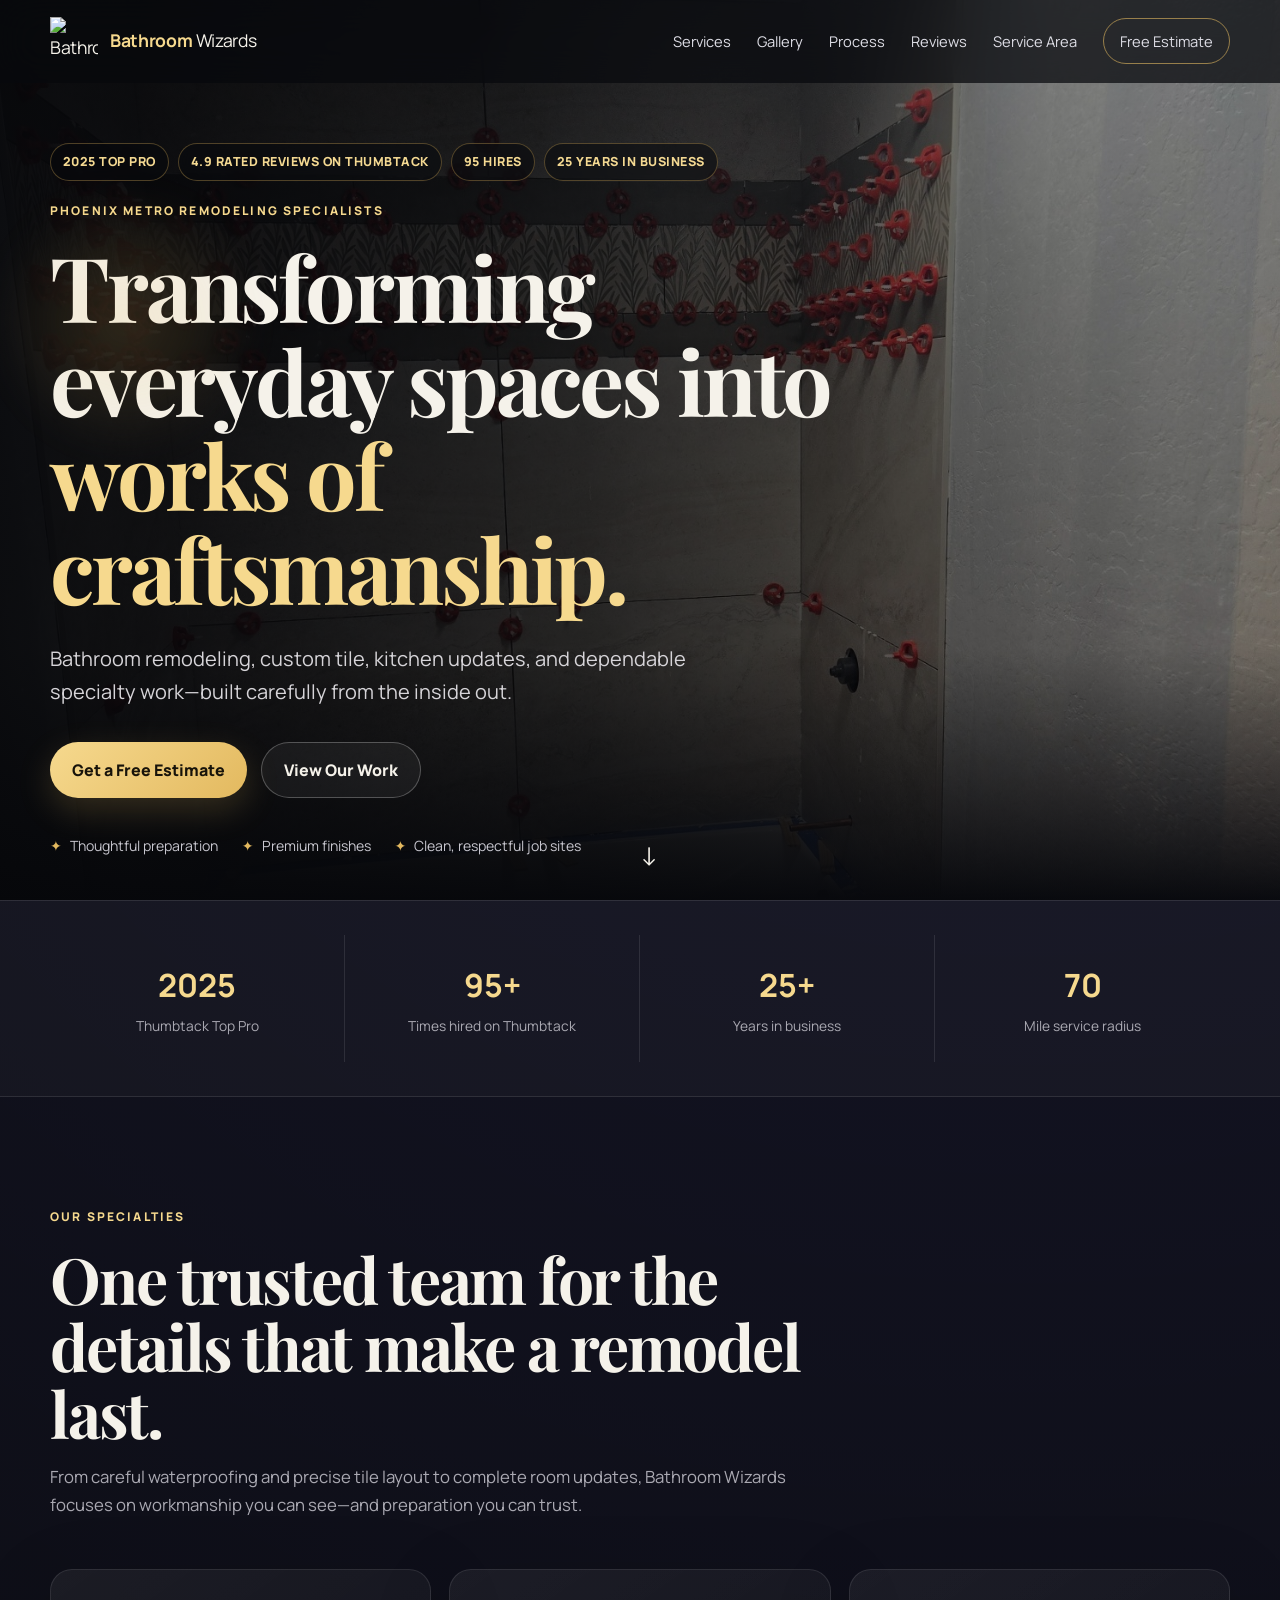
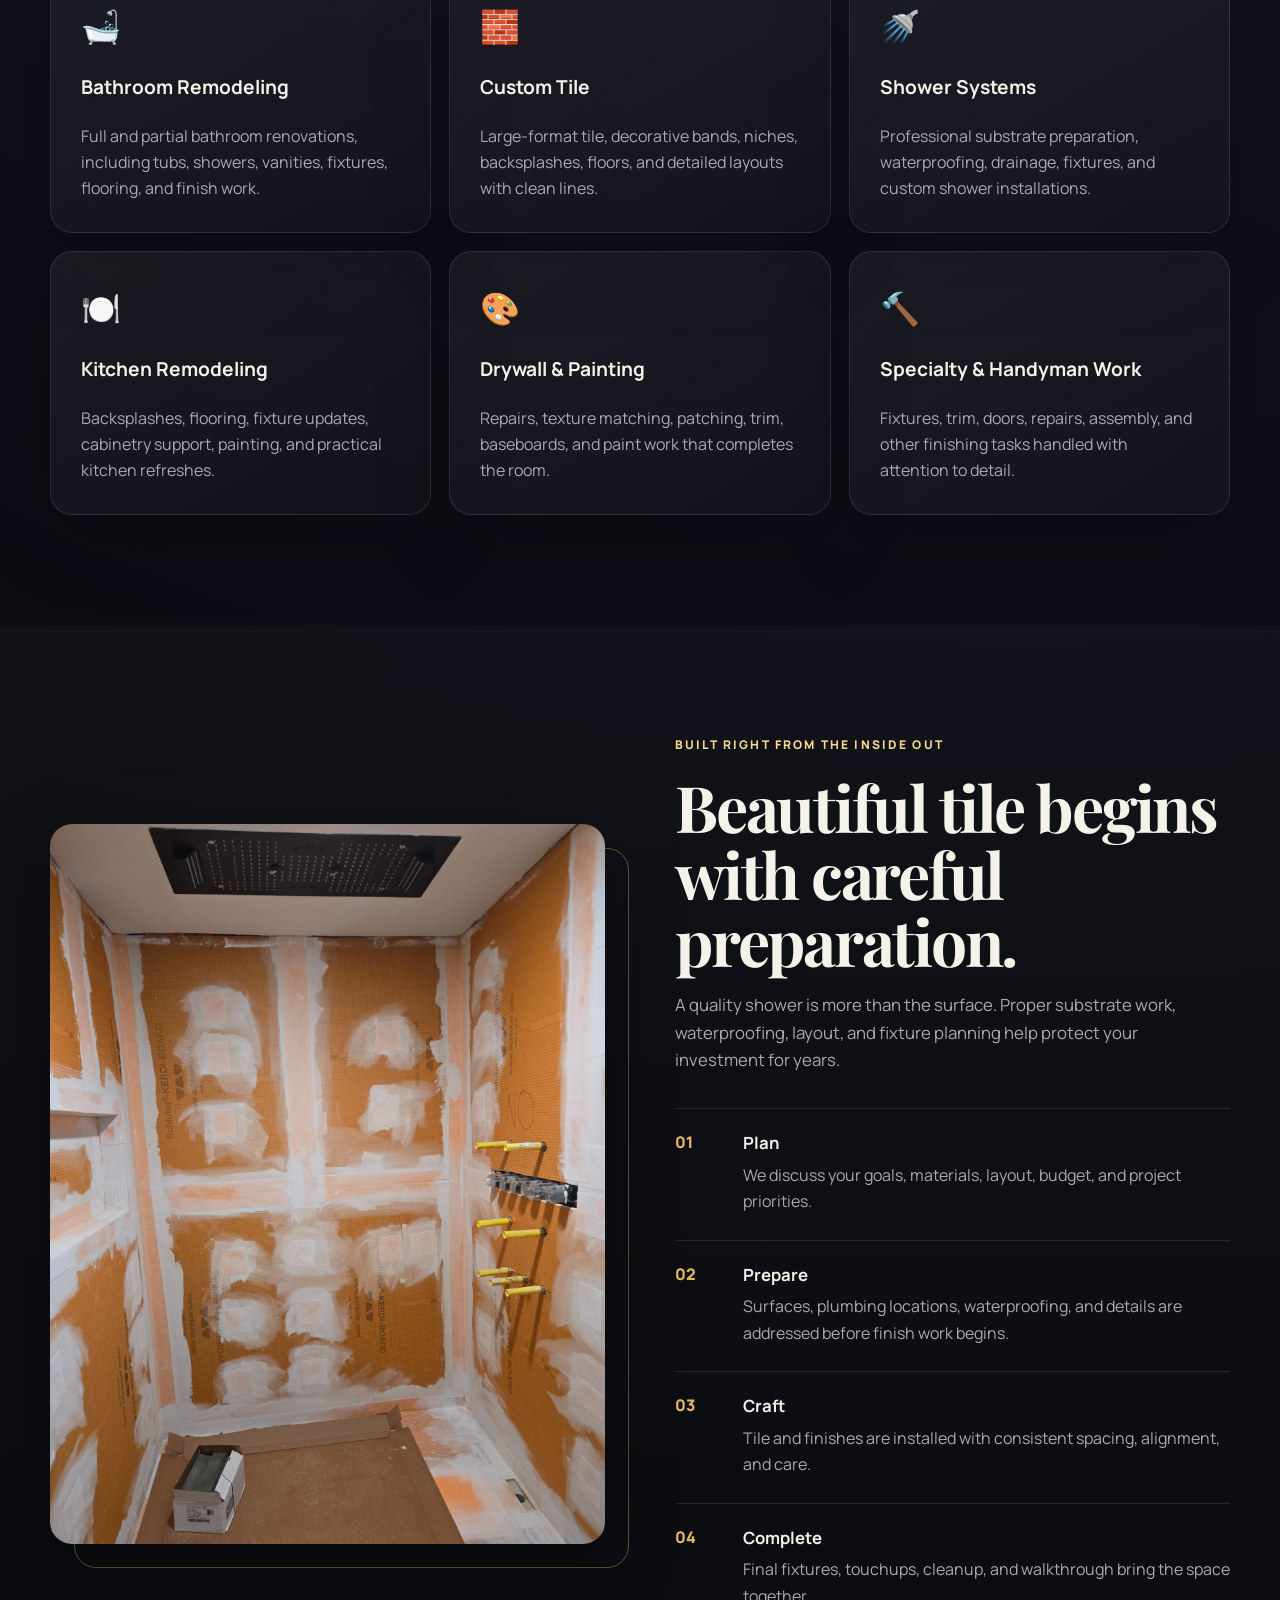
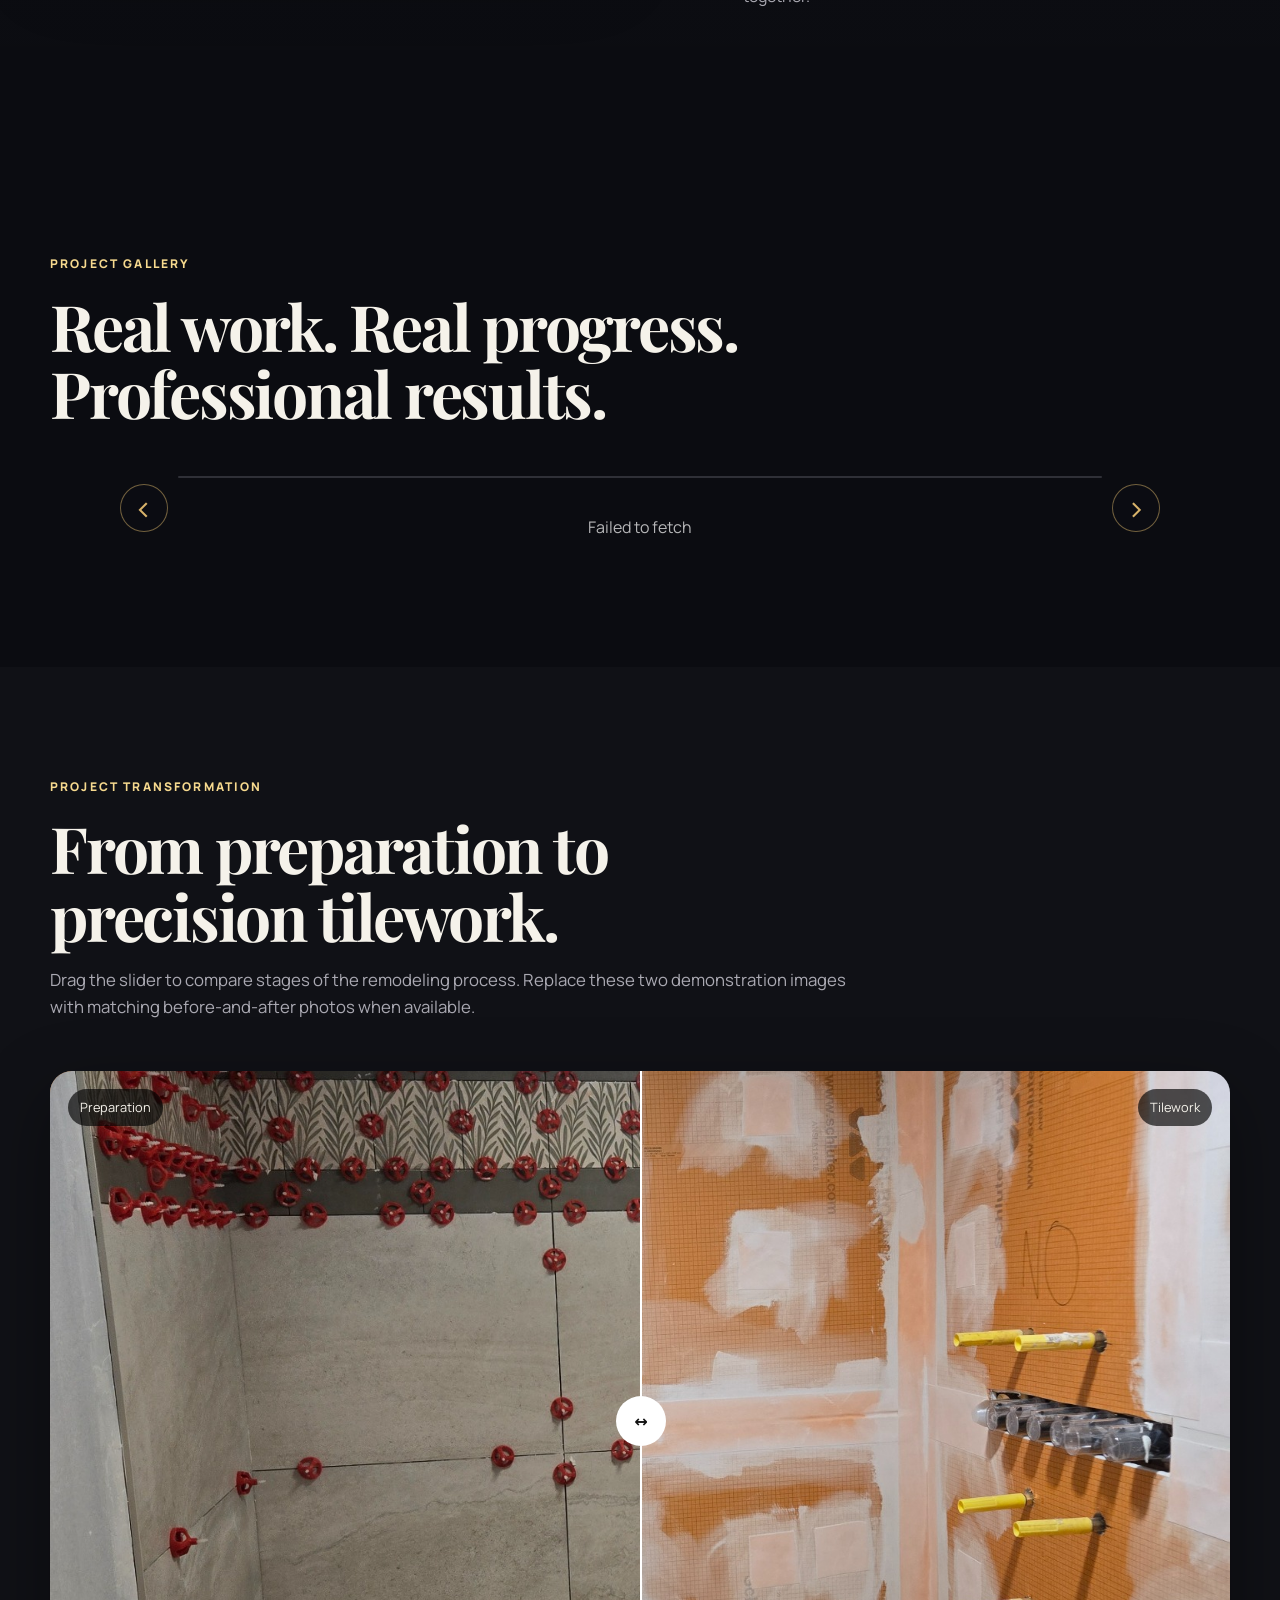
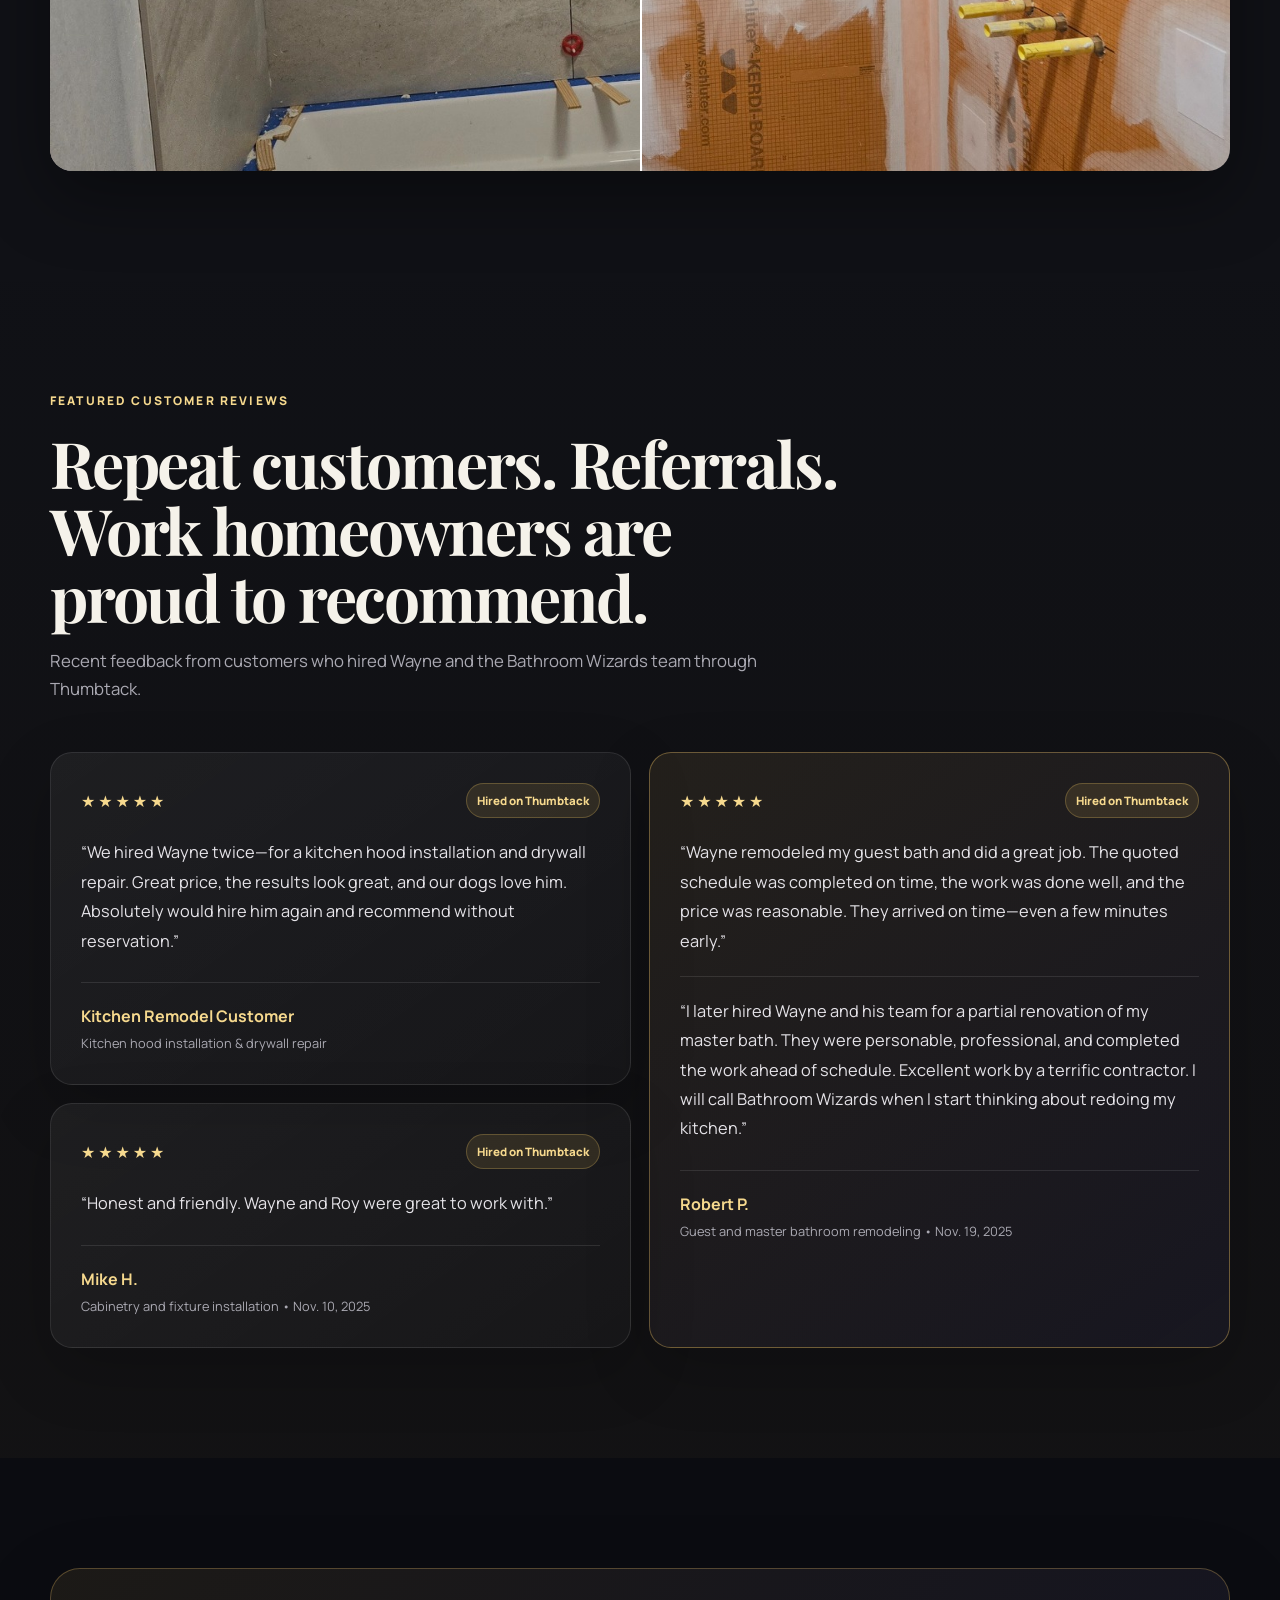
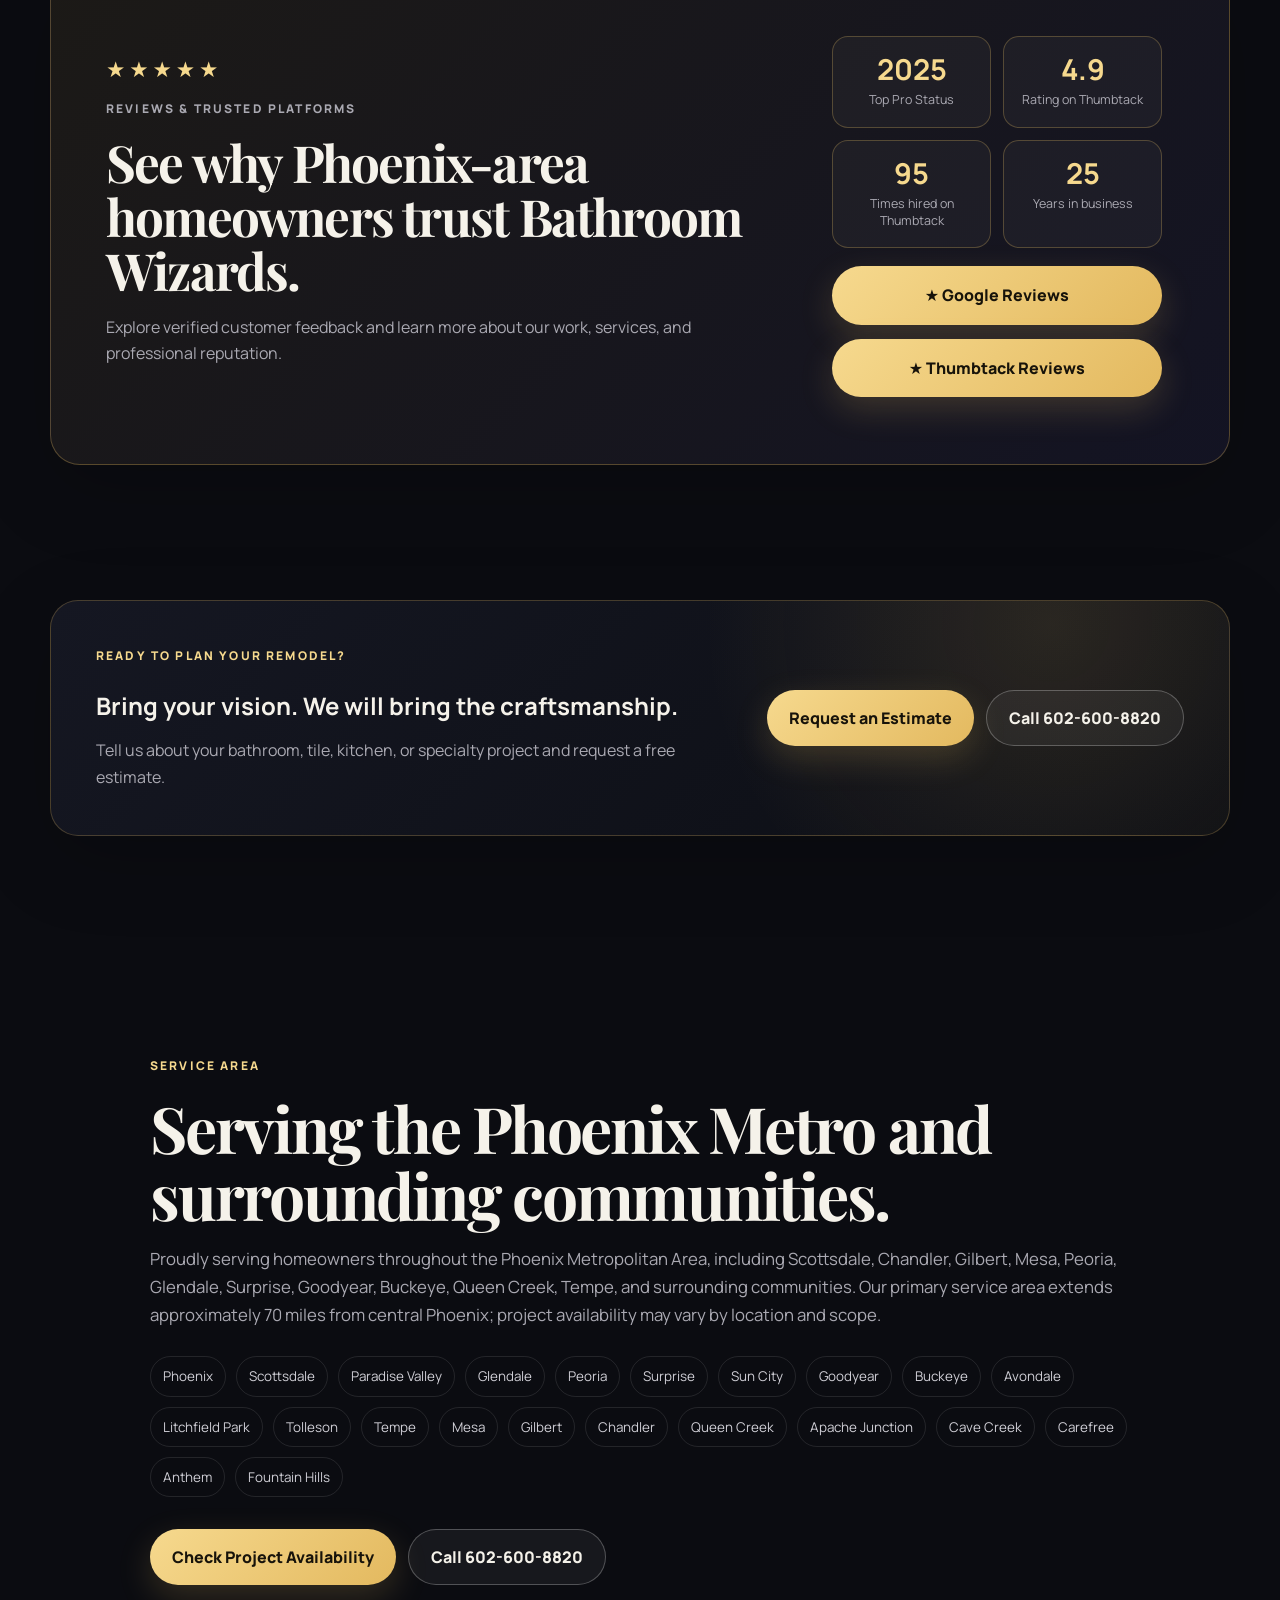
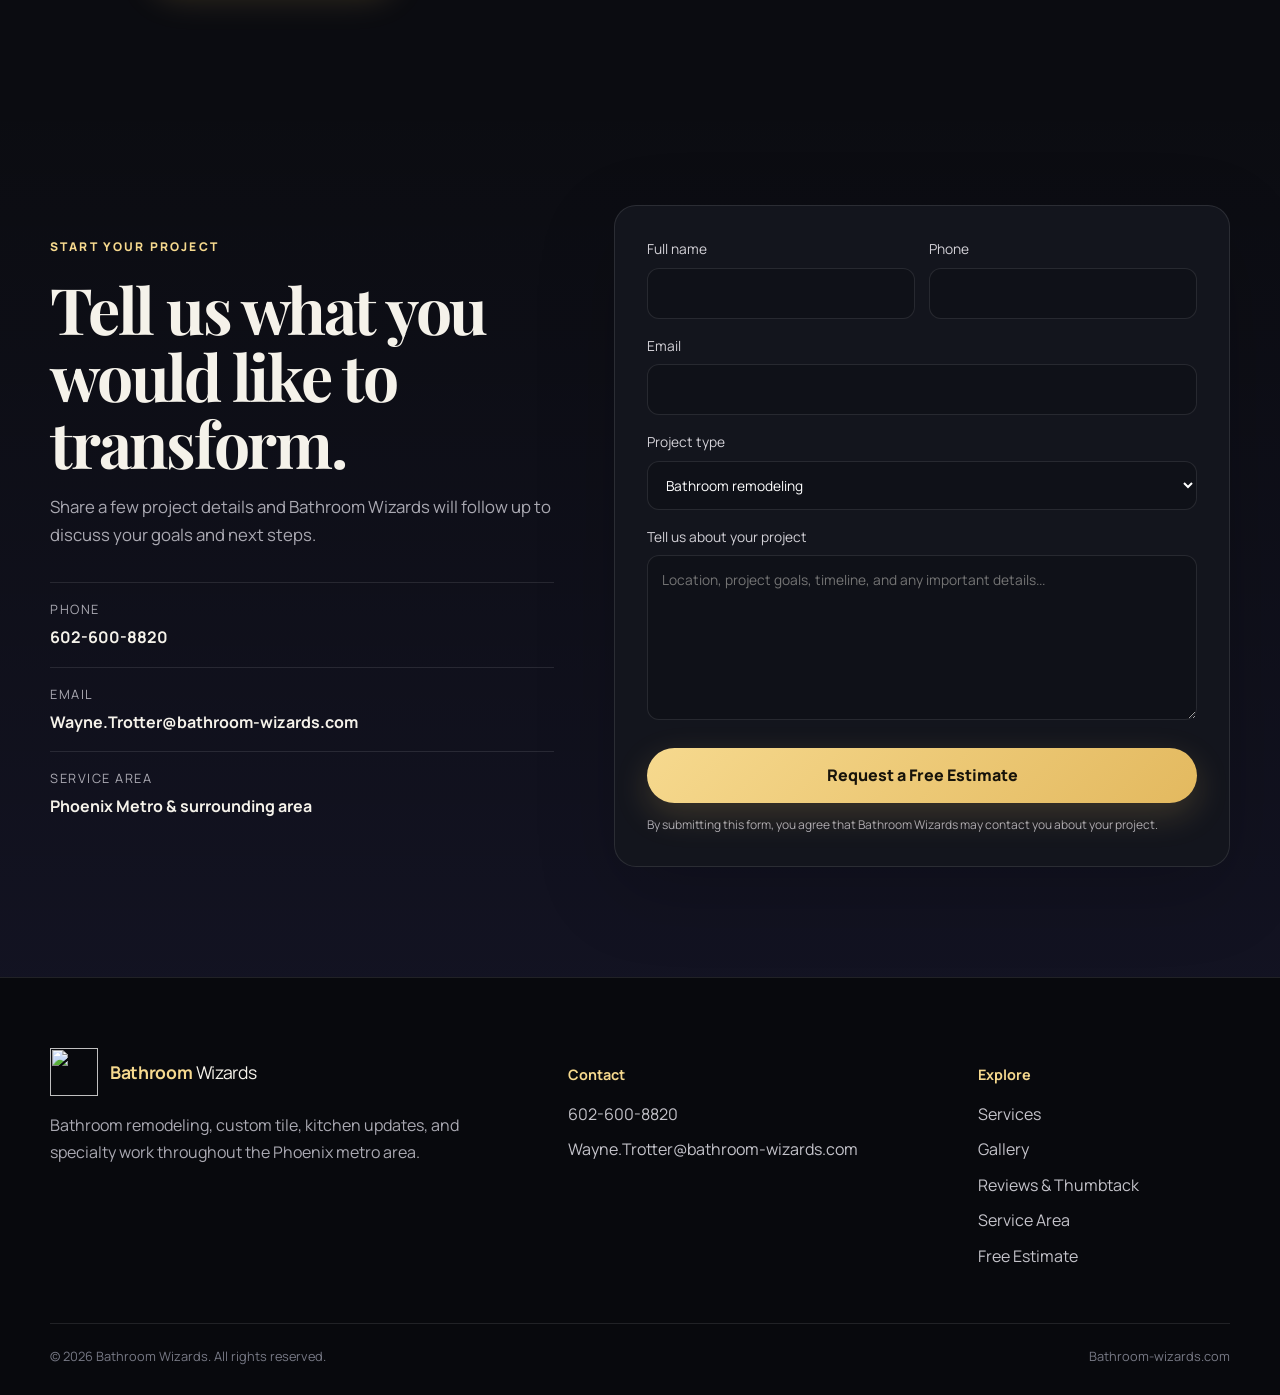
==== commit 3260529f: "Change years in business from 7 to 25 Updated business experience details in the hero section and tr" ====
--- a/index.html
+++ b/index.html
@@ -49,7 +49,7 @@
 <div aria-hidden="true" class="hero-media"></div>
 <div aria-hidden="true" class="hero-overlay"></div>
 <div class="container hero-content reveal">
-<div class="hero-badge"><span>2025 Top Pro</span><span>4.9 Rated reviews on Thumbtack</span><span>95 hires</span><span>7 years in business</span></div>
+<div class="hero-badge"><span>2025 Top Pro</span><span>4.9 Rated reviews on Thumbtack</span><span>95 hires</span><span>25 years in business</span></div>
 <div class="eyebrow">Phoenix Metro Remodeling Specialists</div>
 <h1>Transforming everyday spaces into <span>works of craftsmanship.</span></h1>
 <p>Bathroom remodeling, custom tile, kitchen updates, and dependable specialty work—built carefully from the inside out.</p>
@@ -178,7 +178,7 @@
 <div class="trust-stat"><strong>2025 </strong><span>Top Pro Status</span></div>
 <div class="trust-stat"><strong>4.9 </strong><span>Rating on Thumbtack</span></div>
 <div class="trust-stat"><strong>95 </strong><span>Times hired on Thumbtack</span></div>
-<div class="trust-stat"><strong>7 </strong><span>Years in business</span></div>
+<div class="trust-stat"><strong>25 </strong><span>Years in business</span></div>
 </div>
 <!-- Replace the placeholder below with your Google Reviews URL when available. -->
 <a class="button button-primary placeholder-link" data-placeholder="true" data-platform="Google Reviews" href="#google-reviews-url">★ Google Reviews</a>
